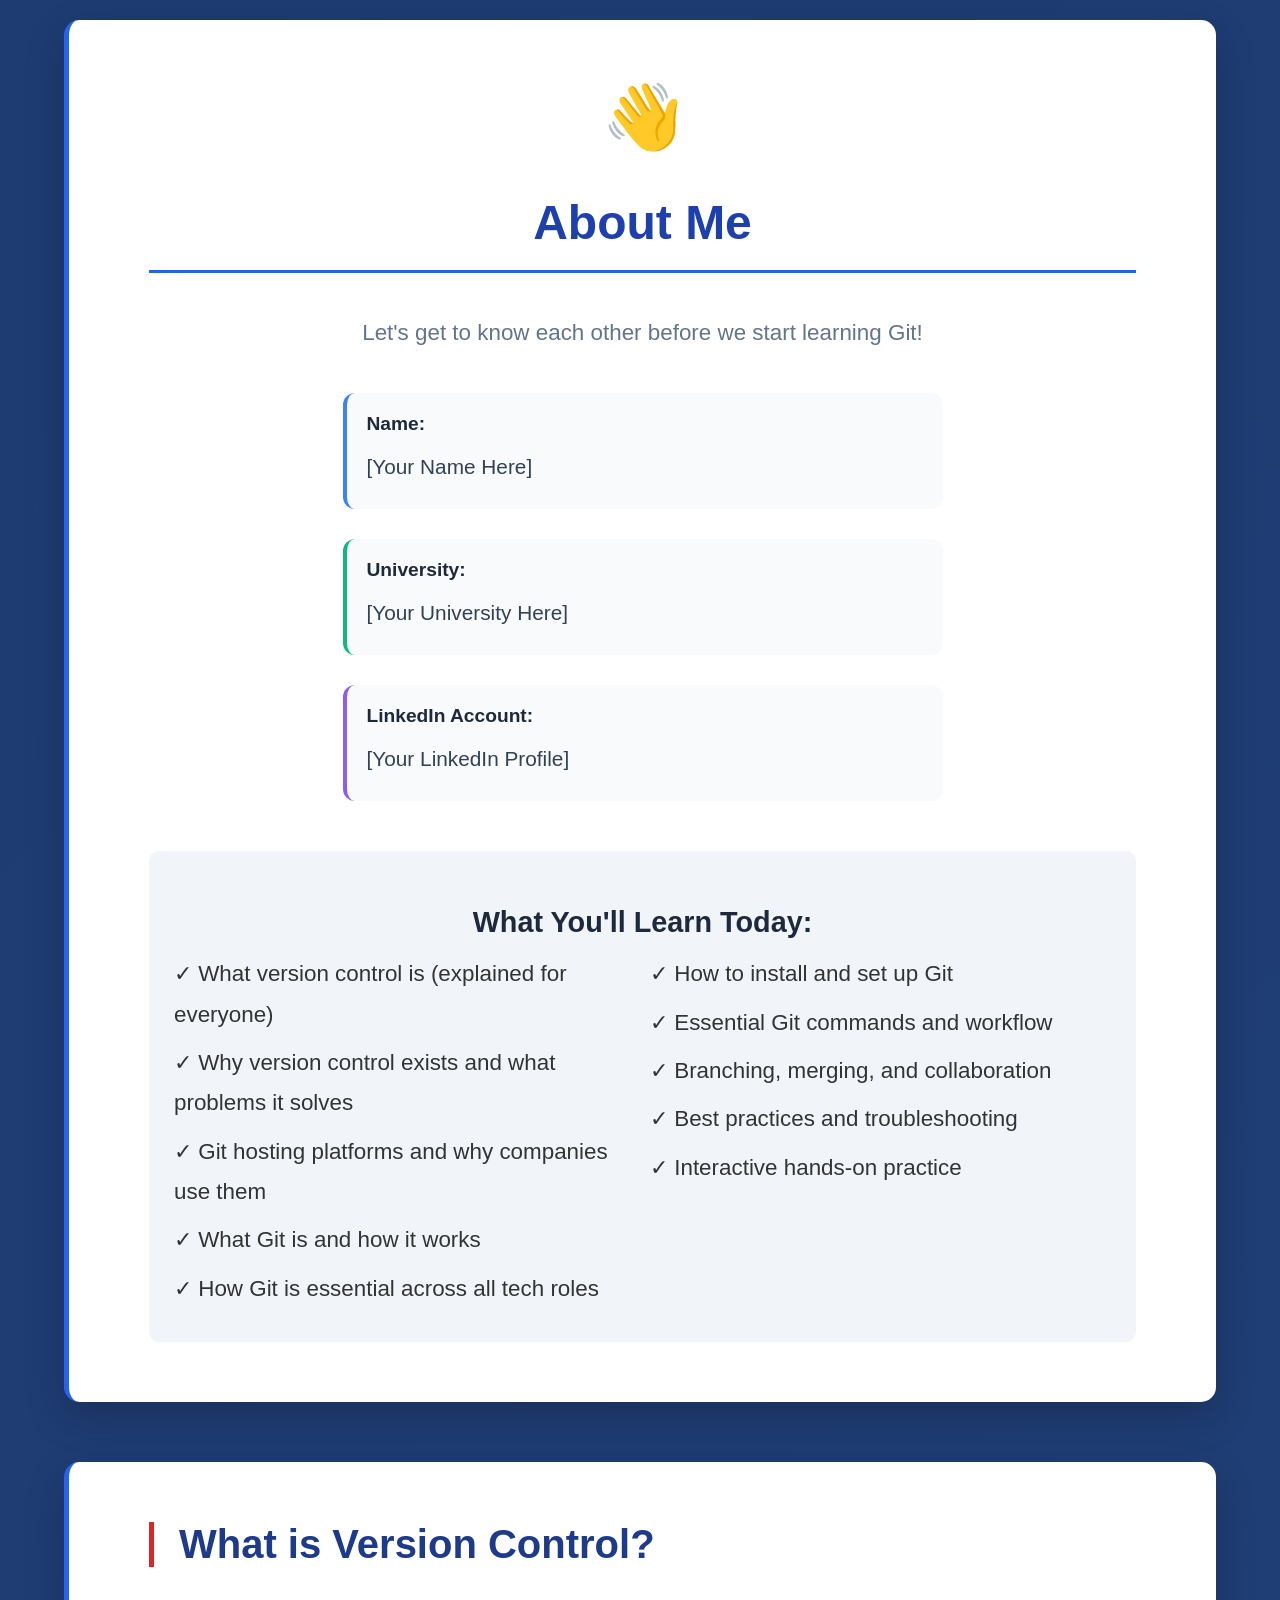
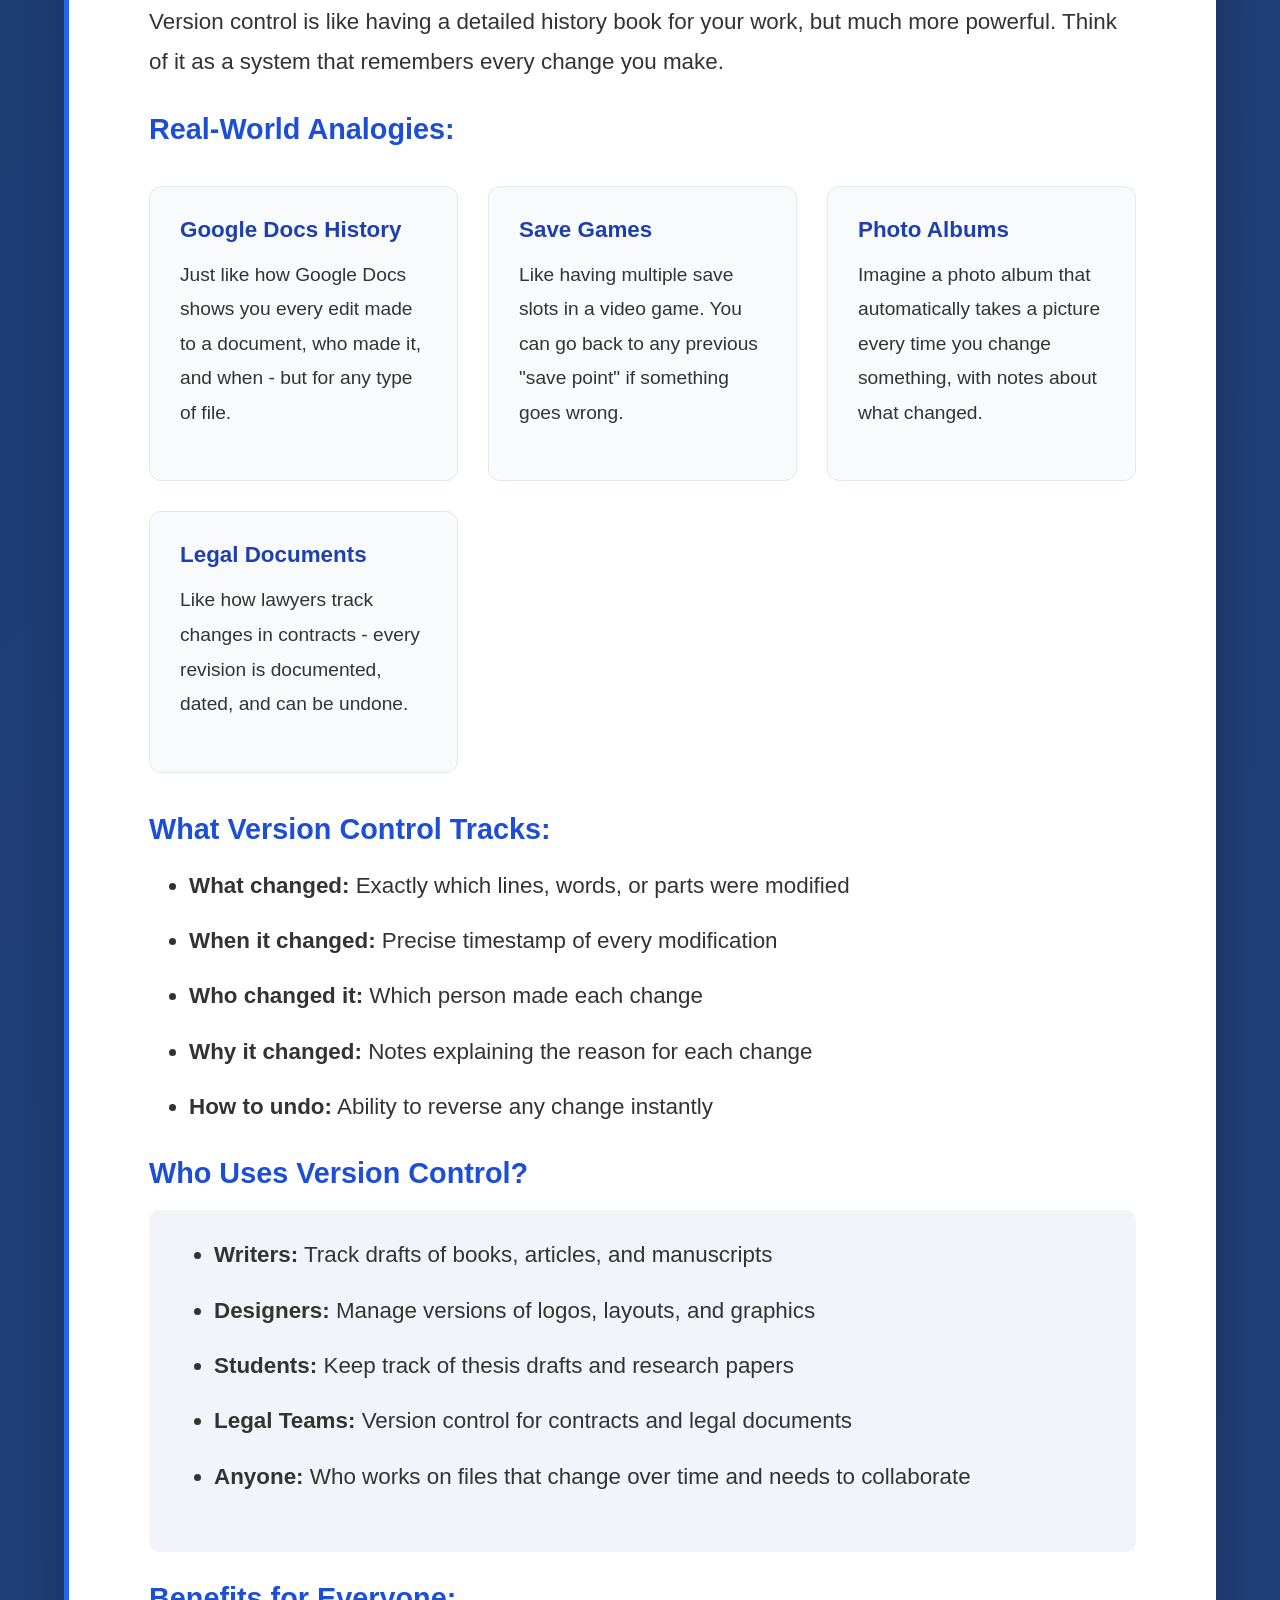
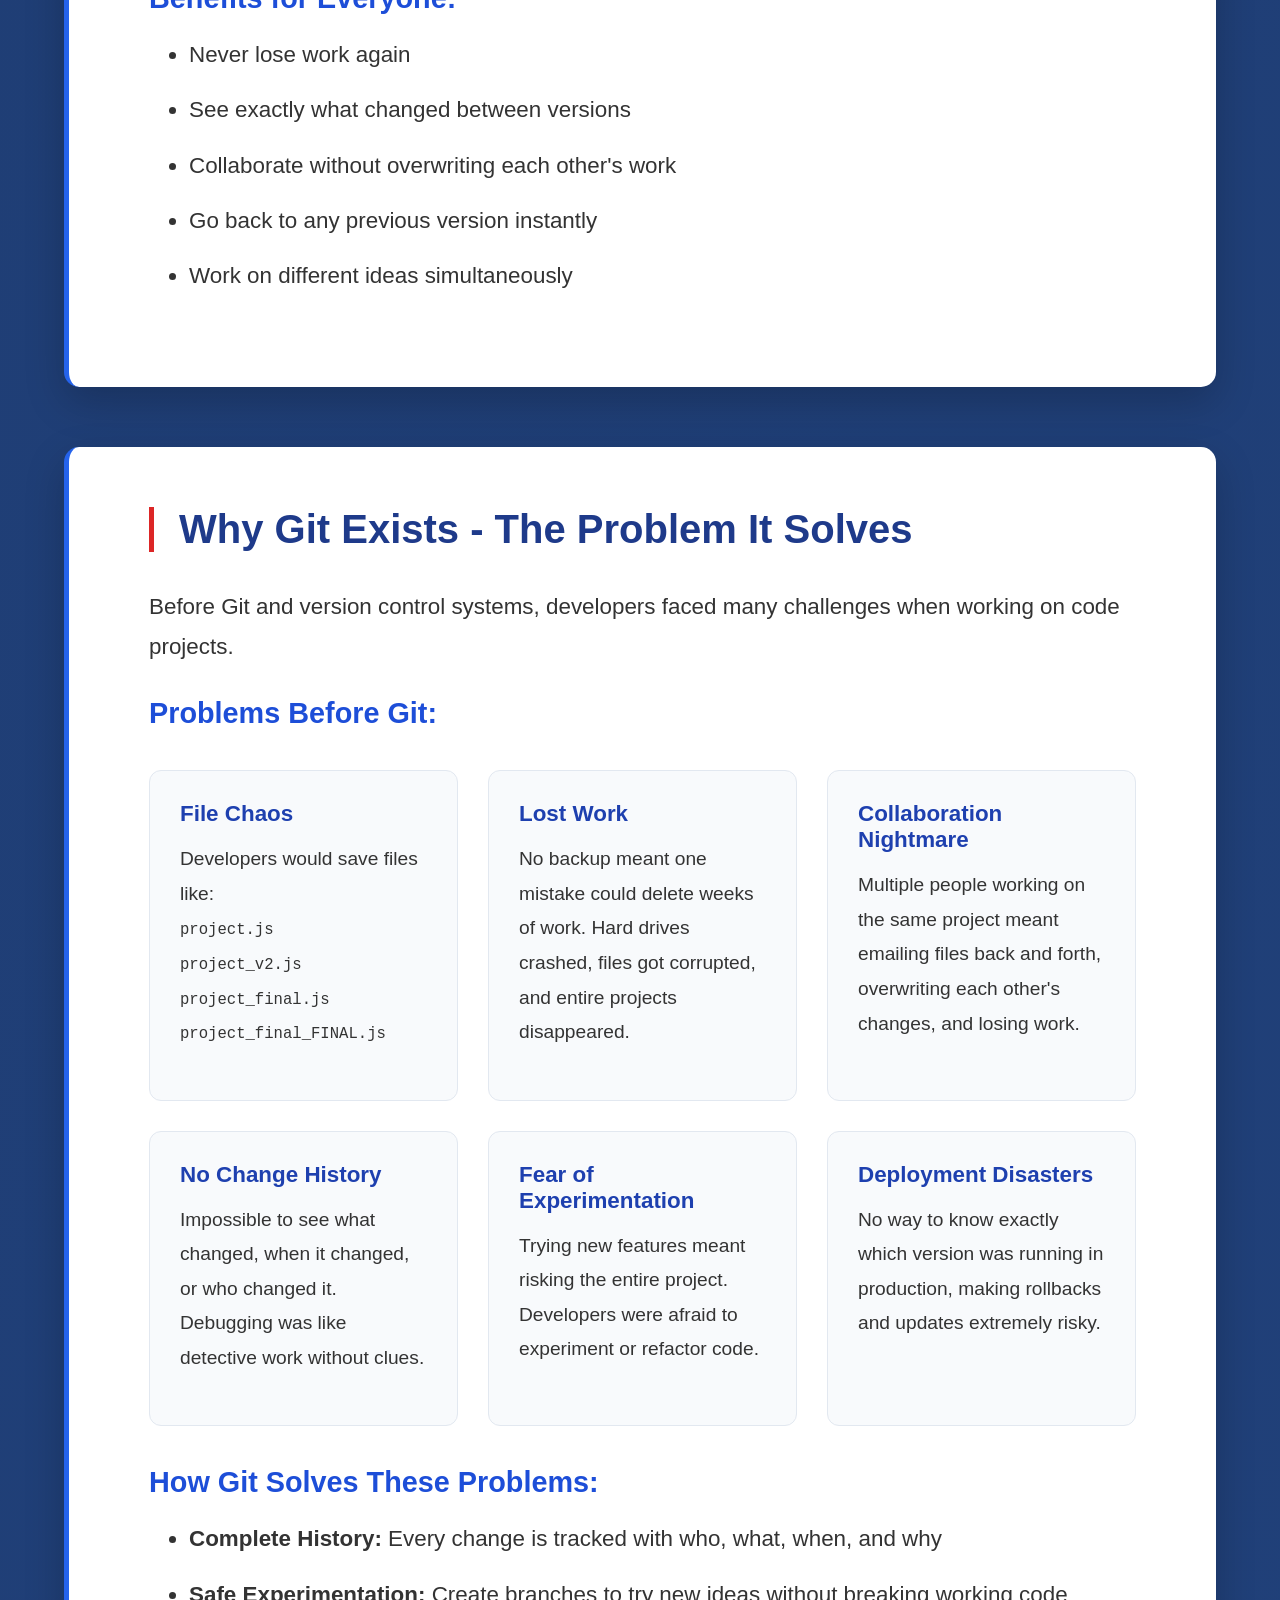
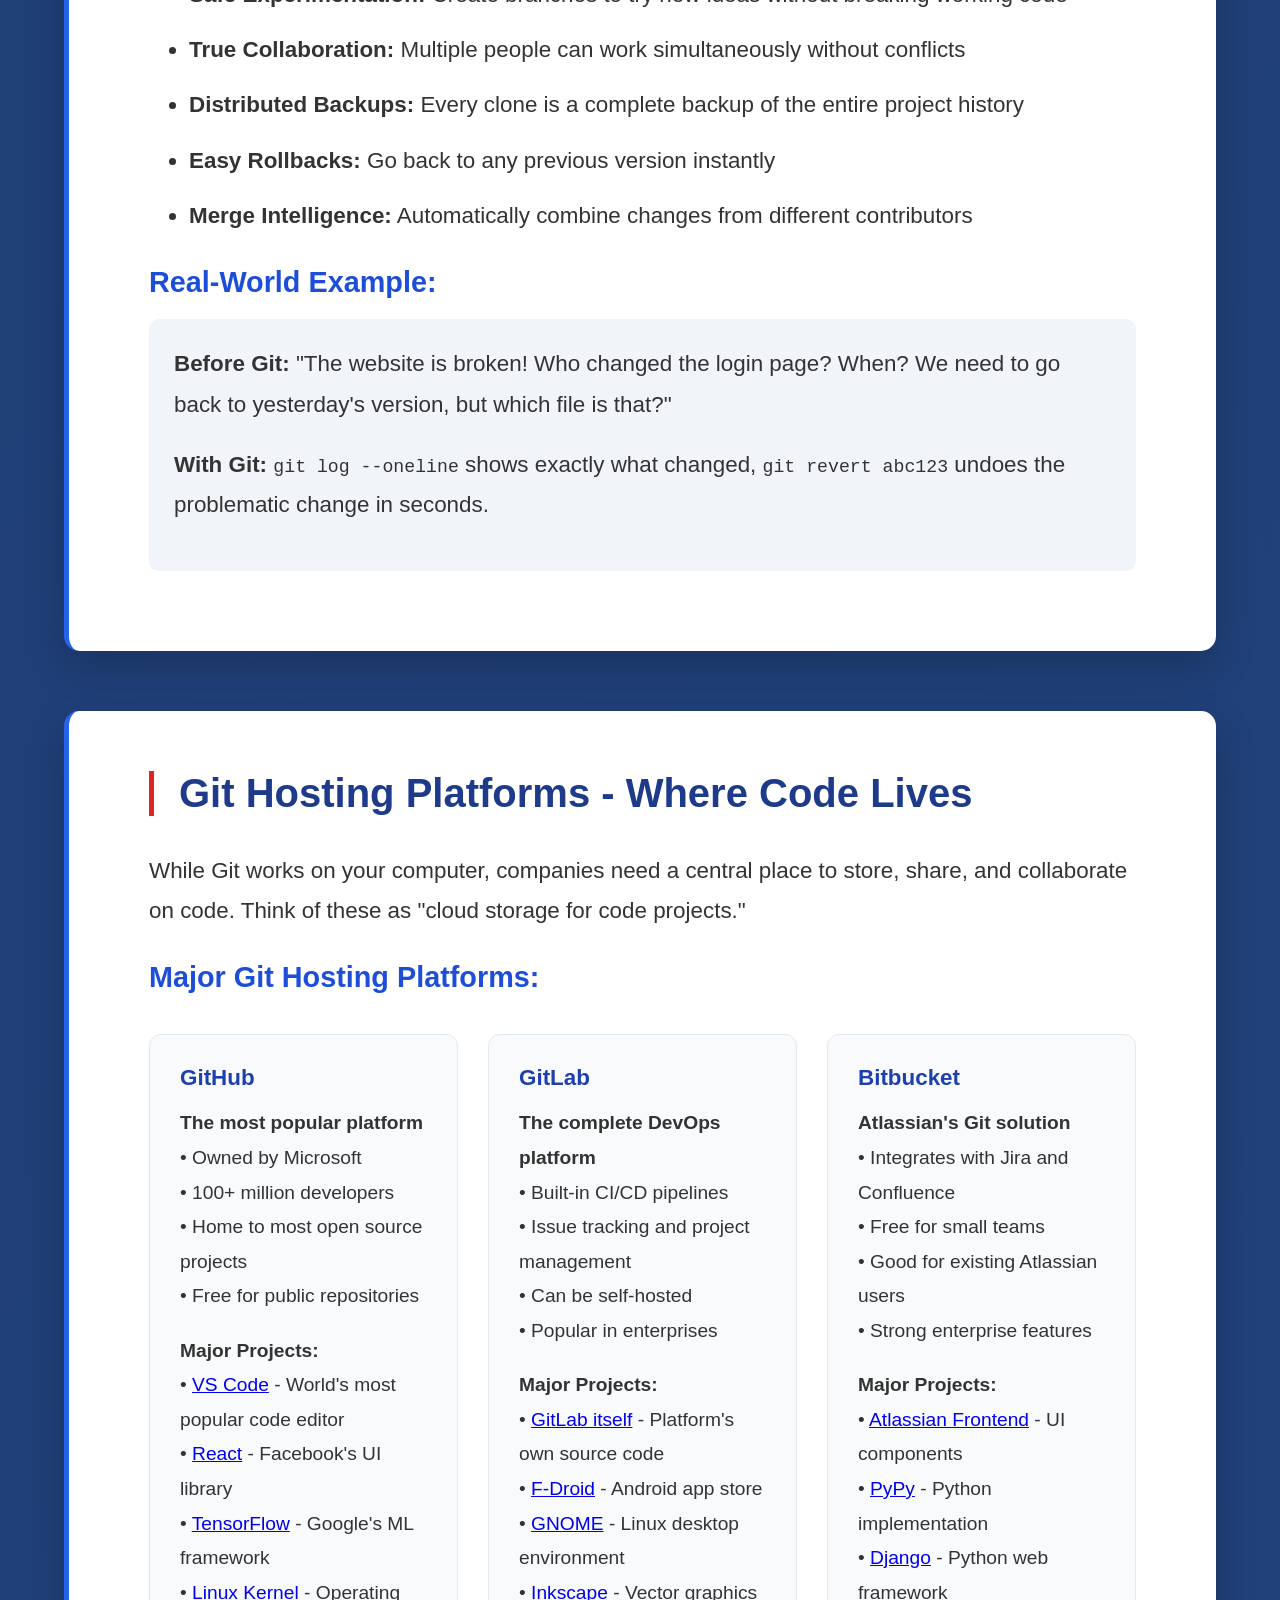
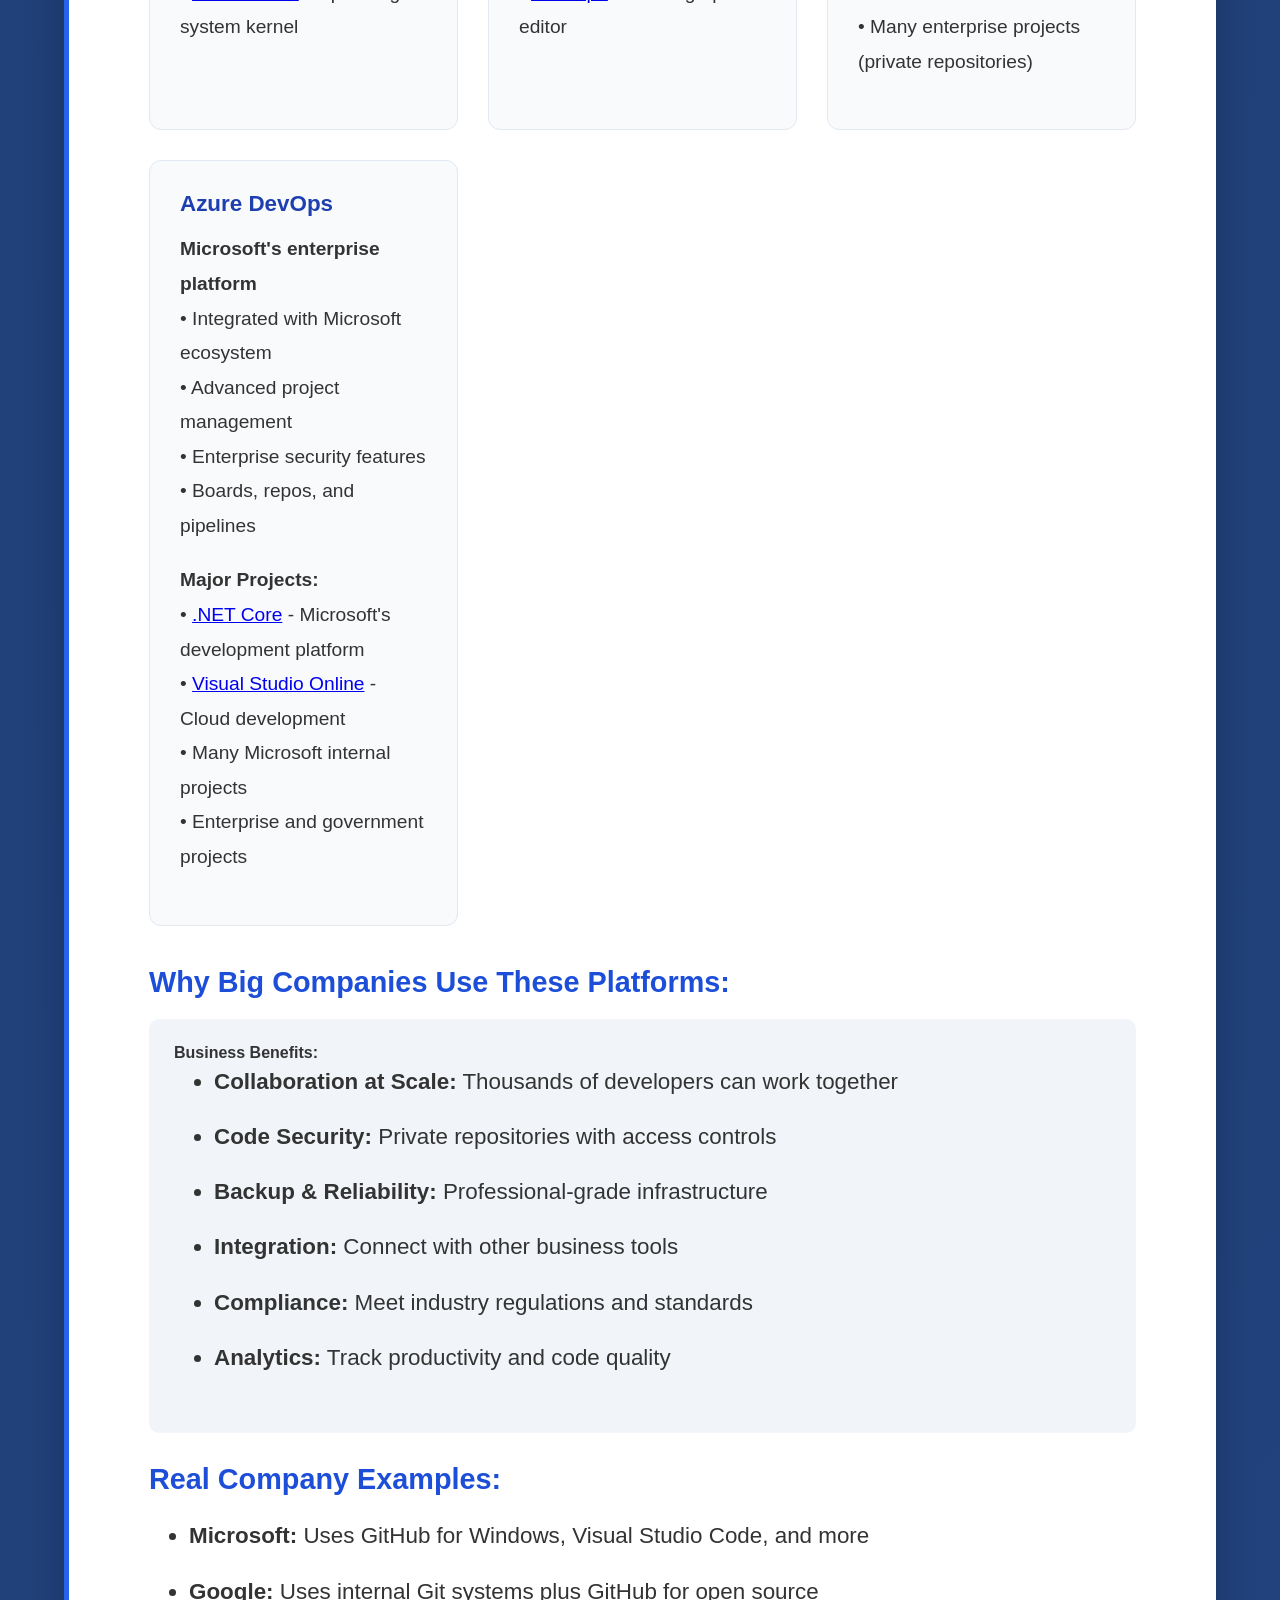
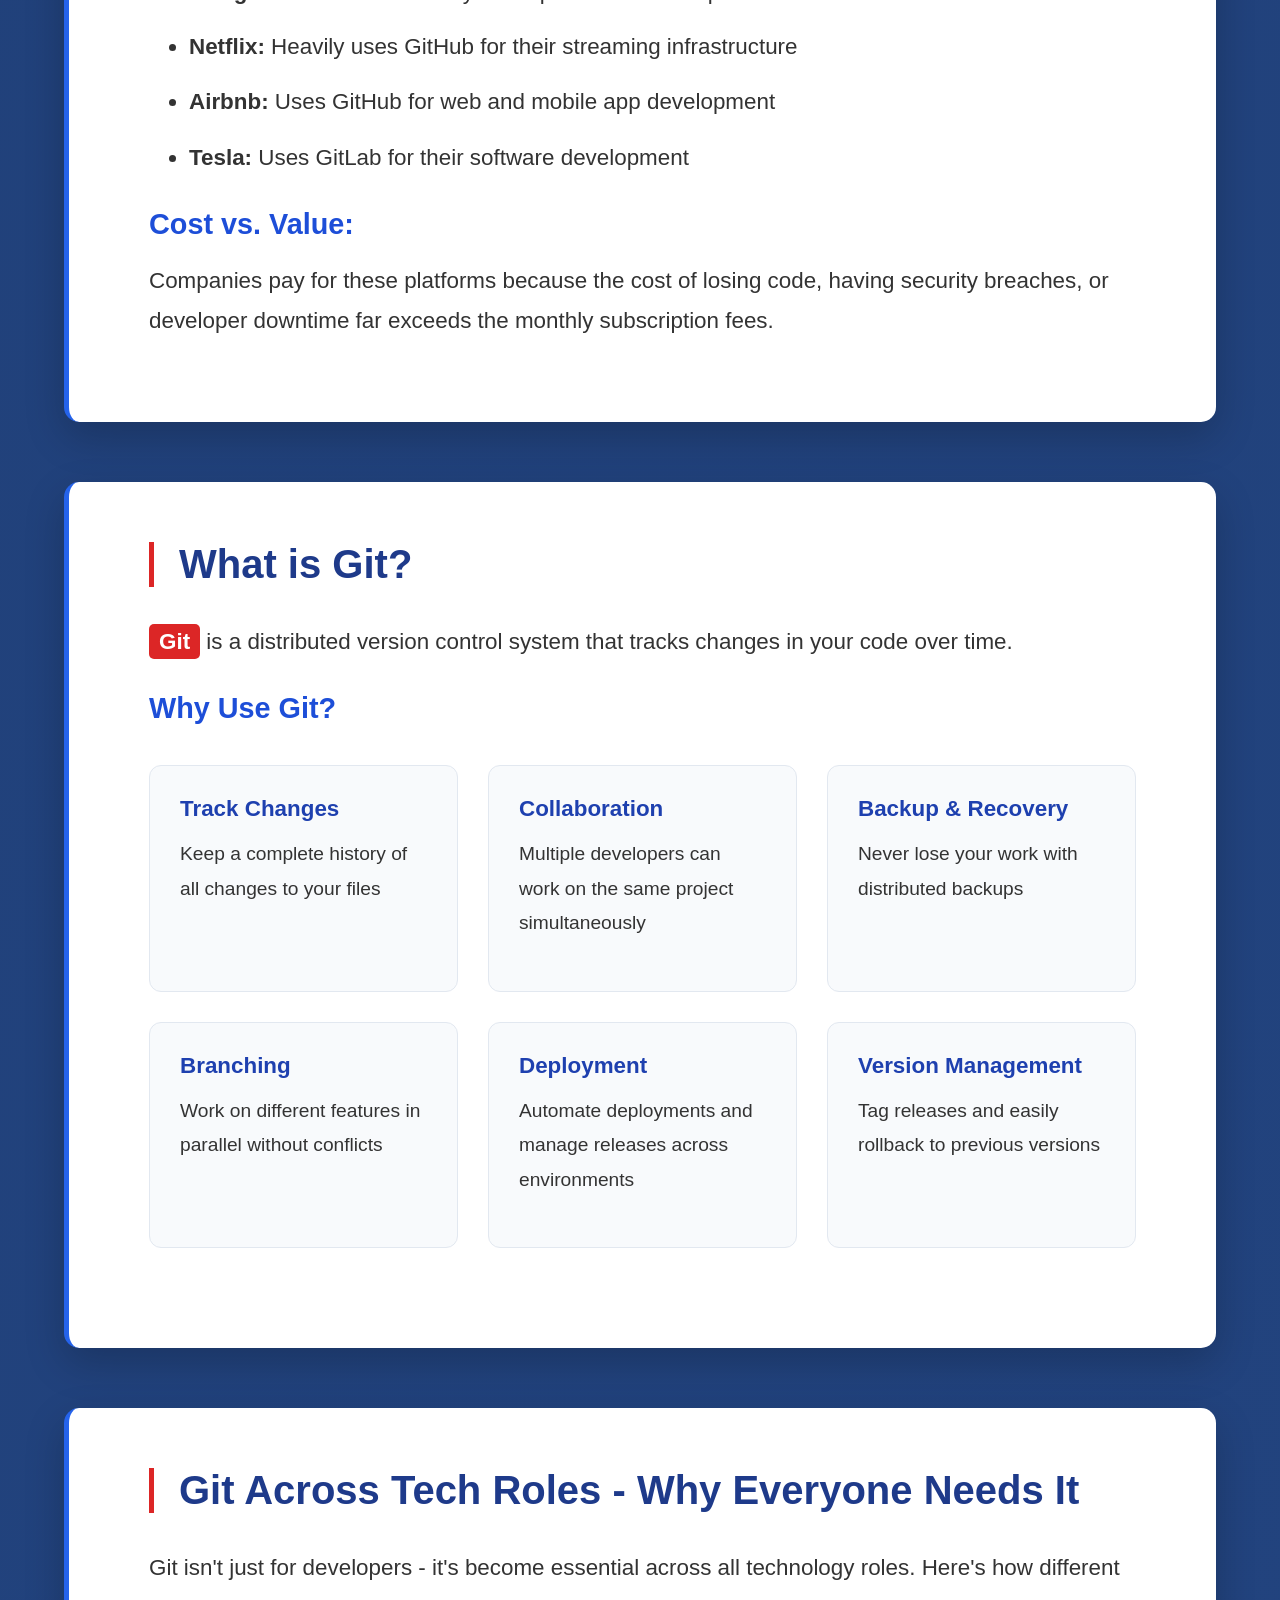
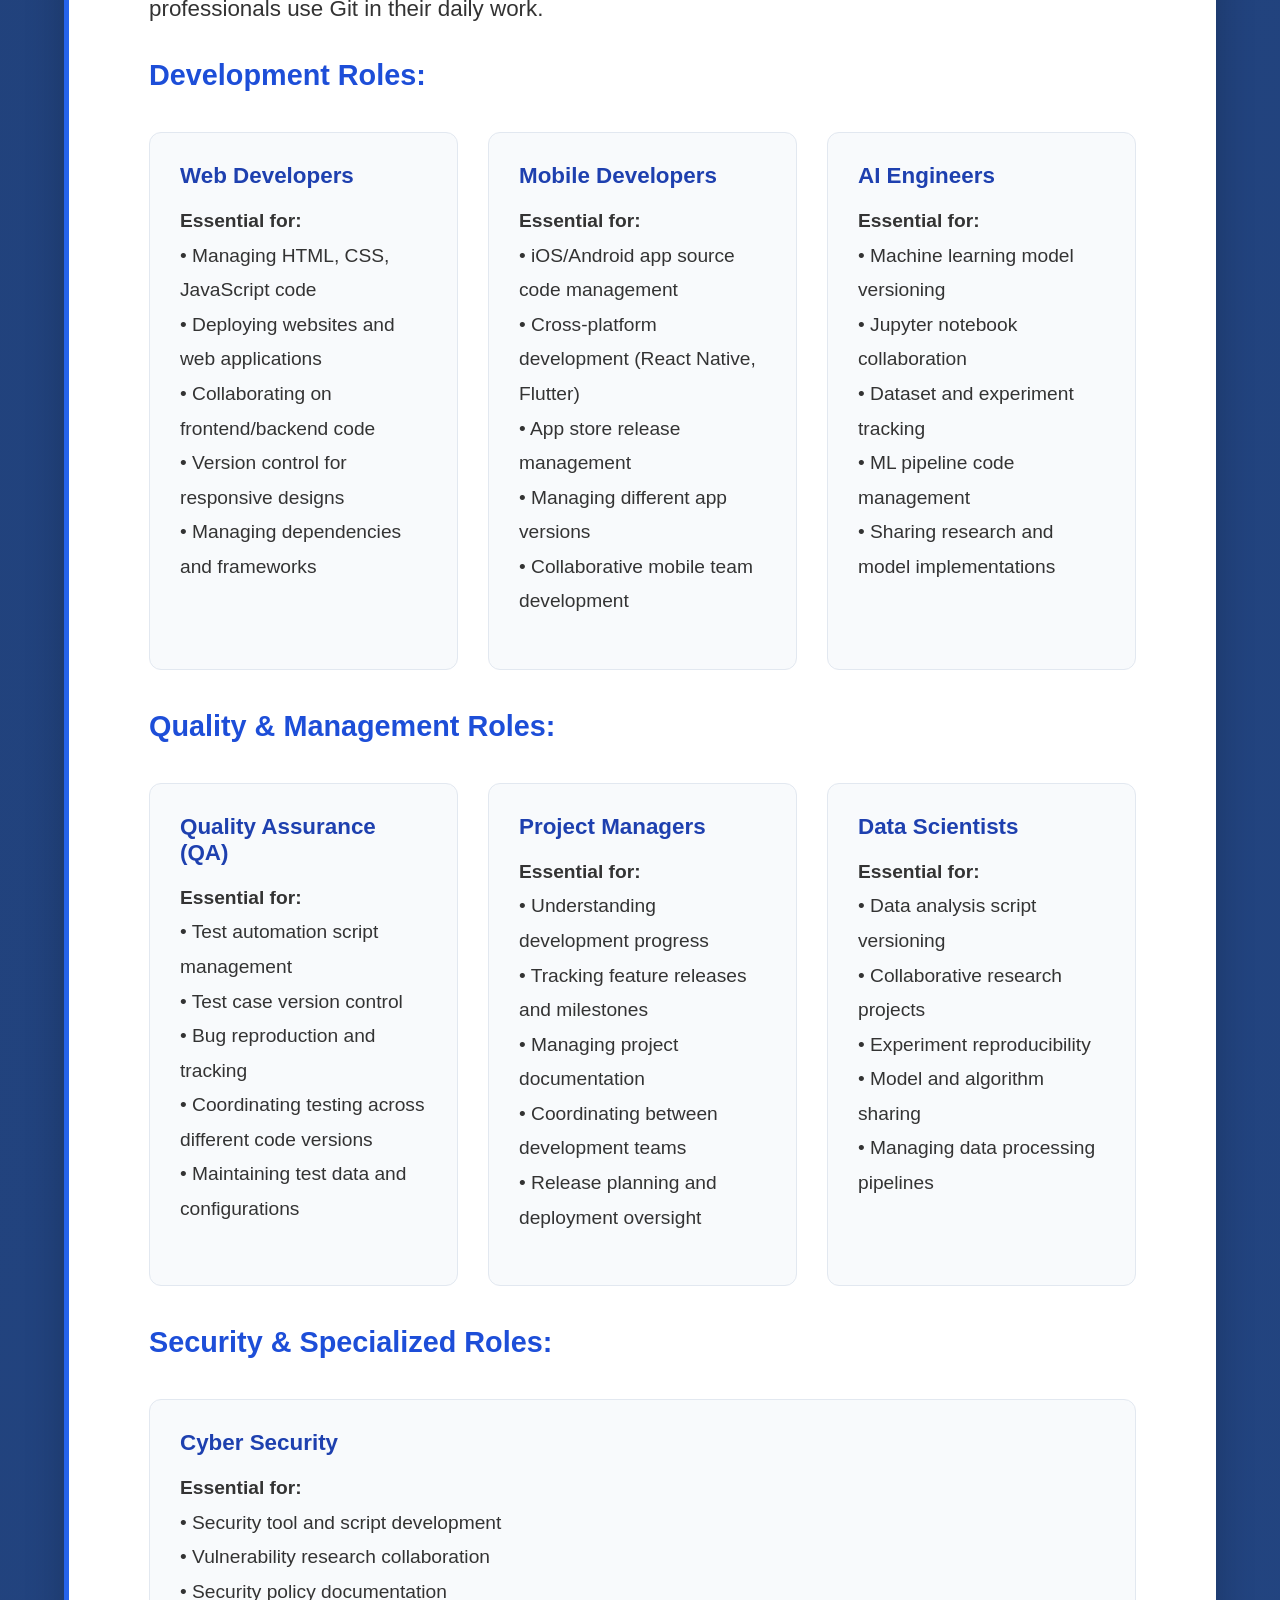
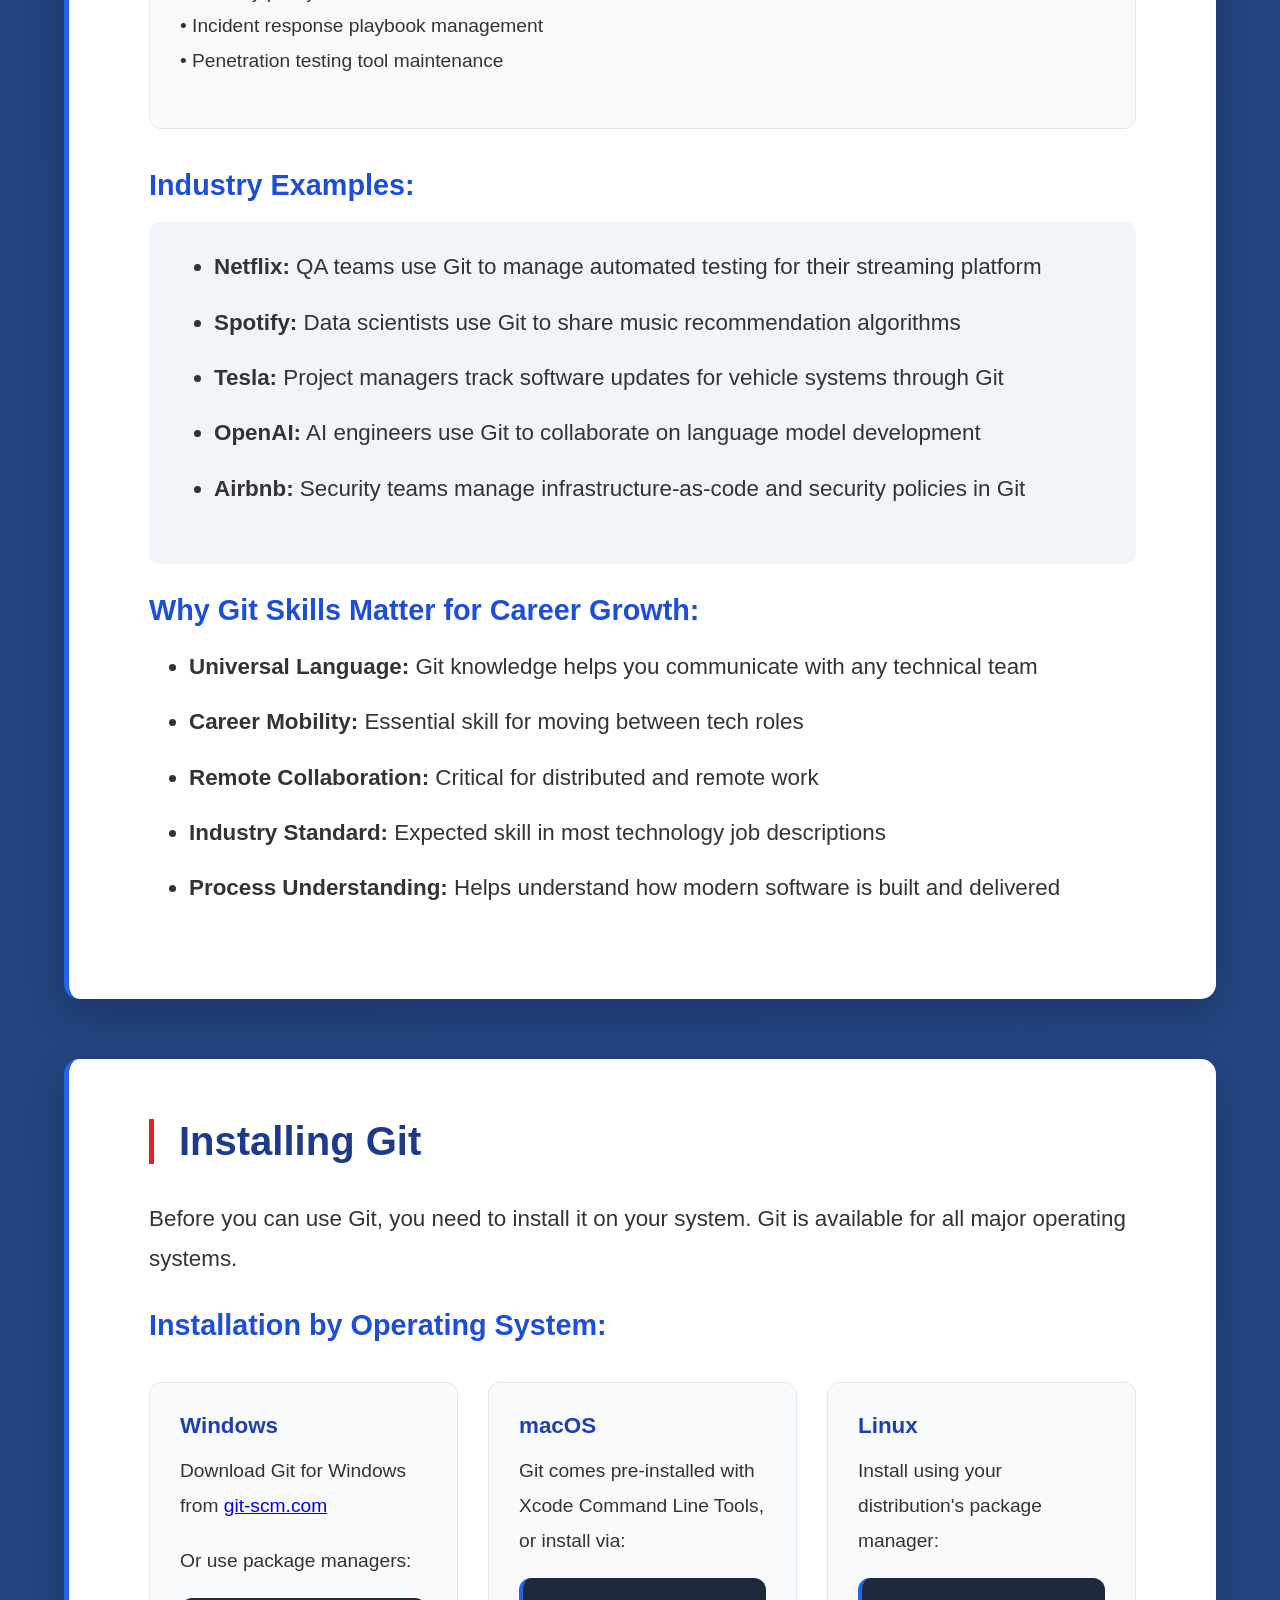
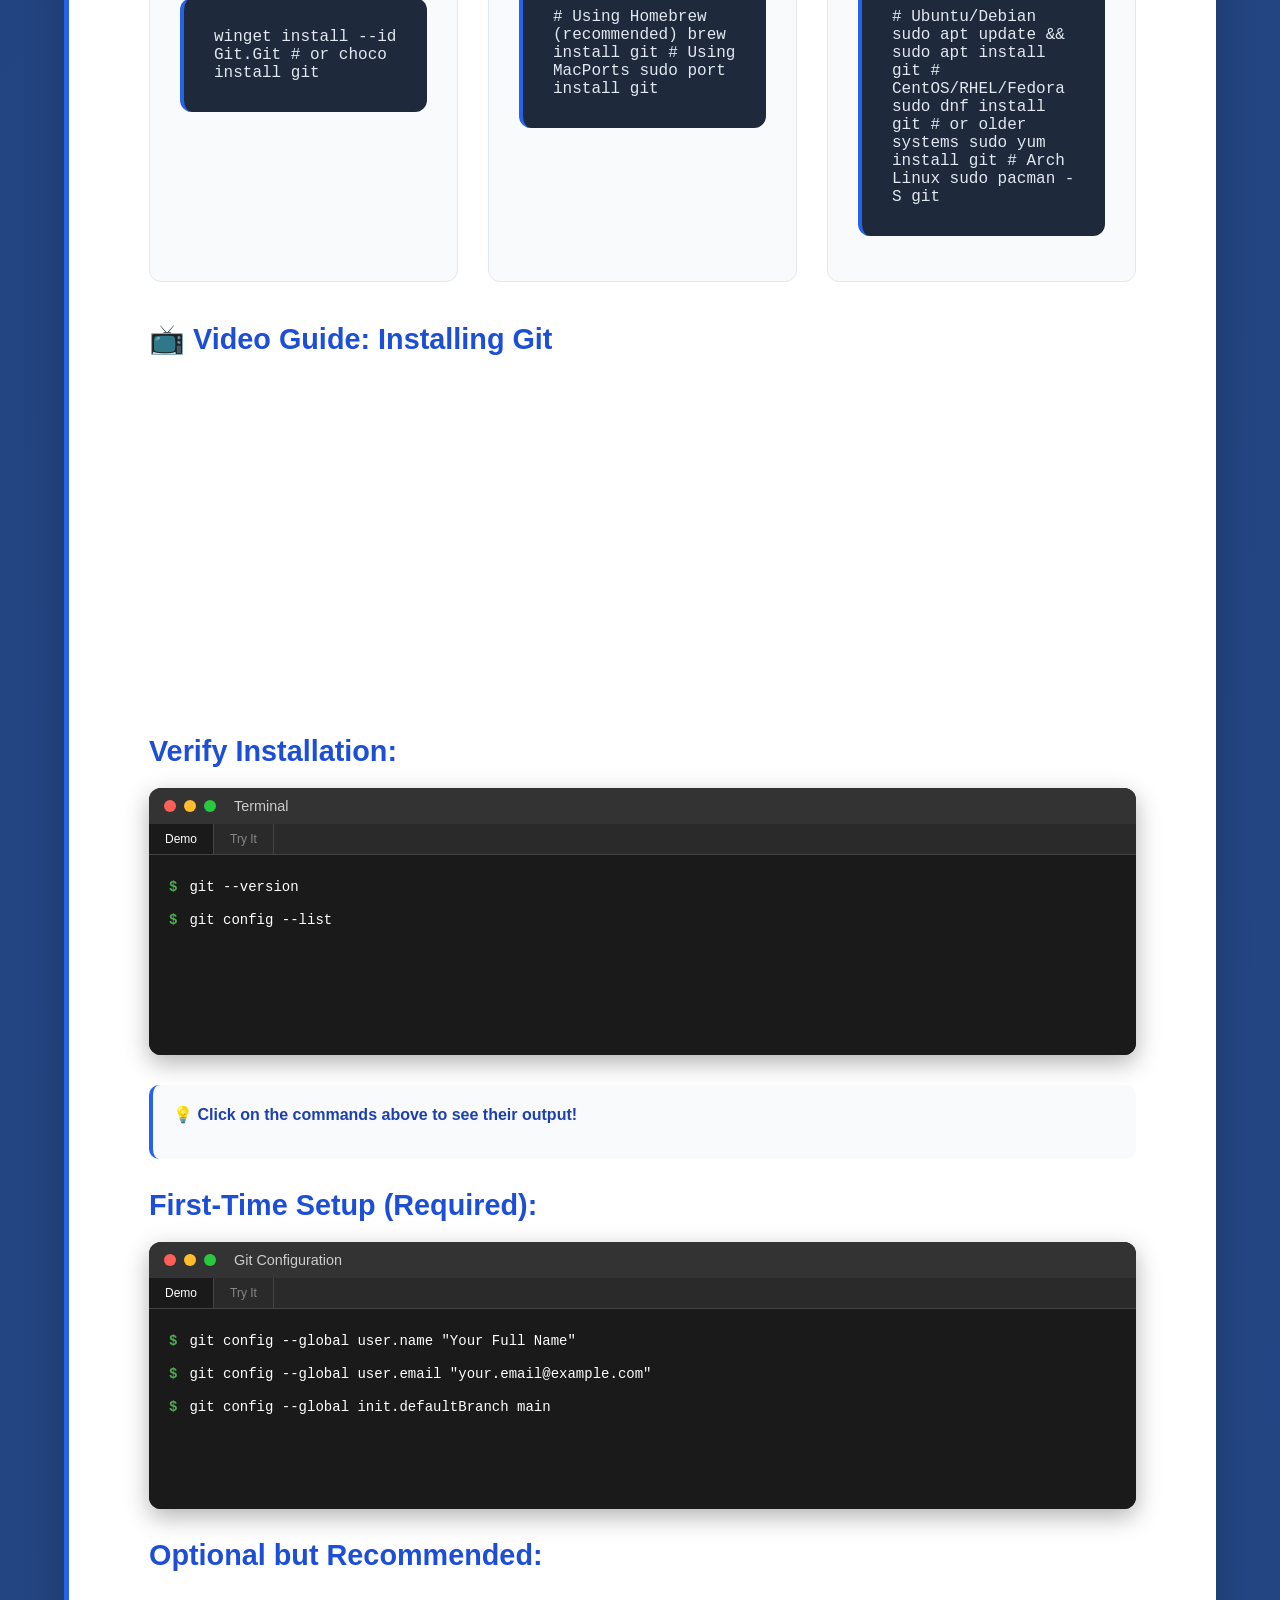
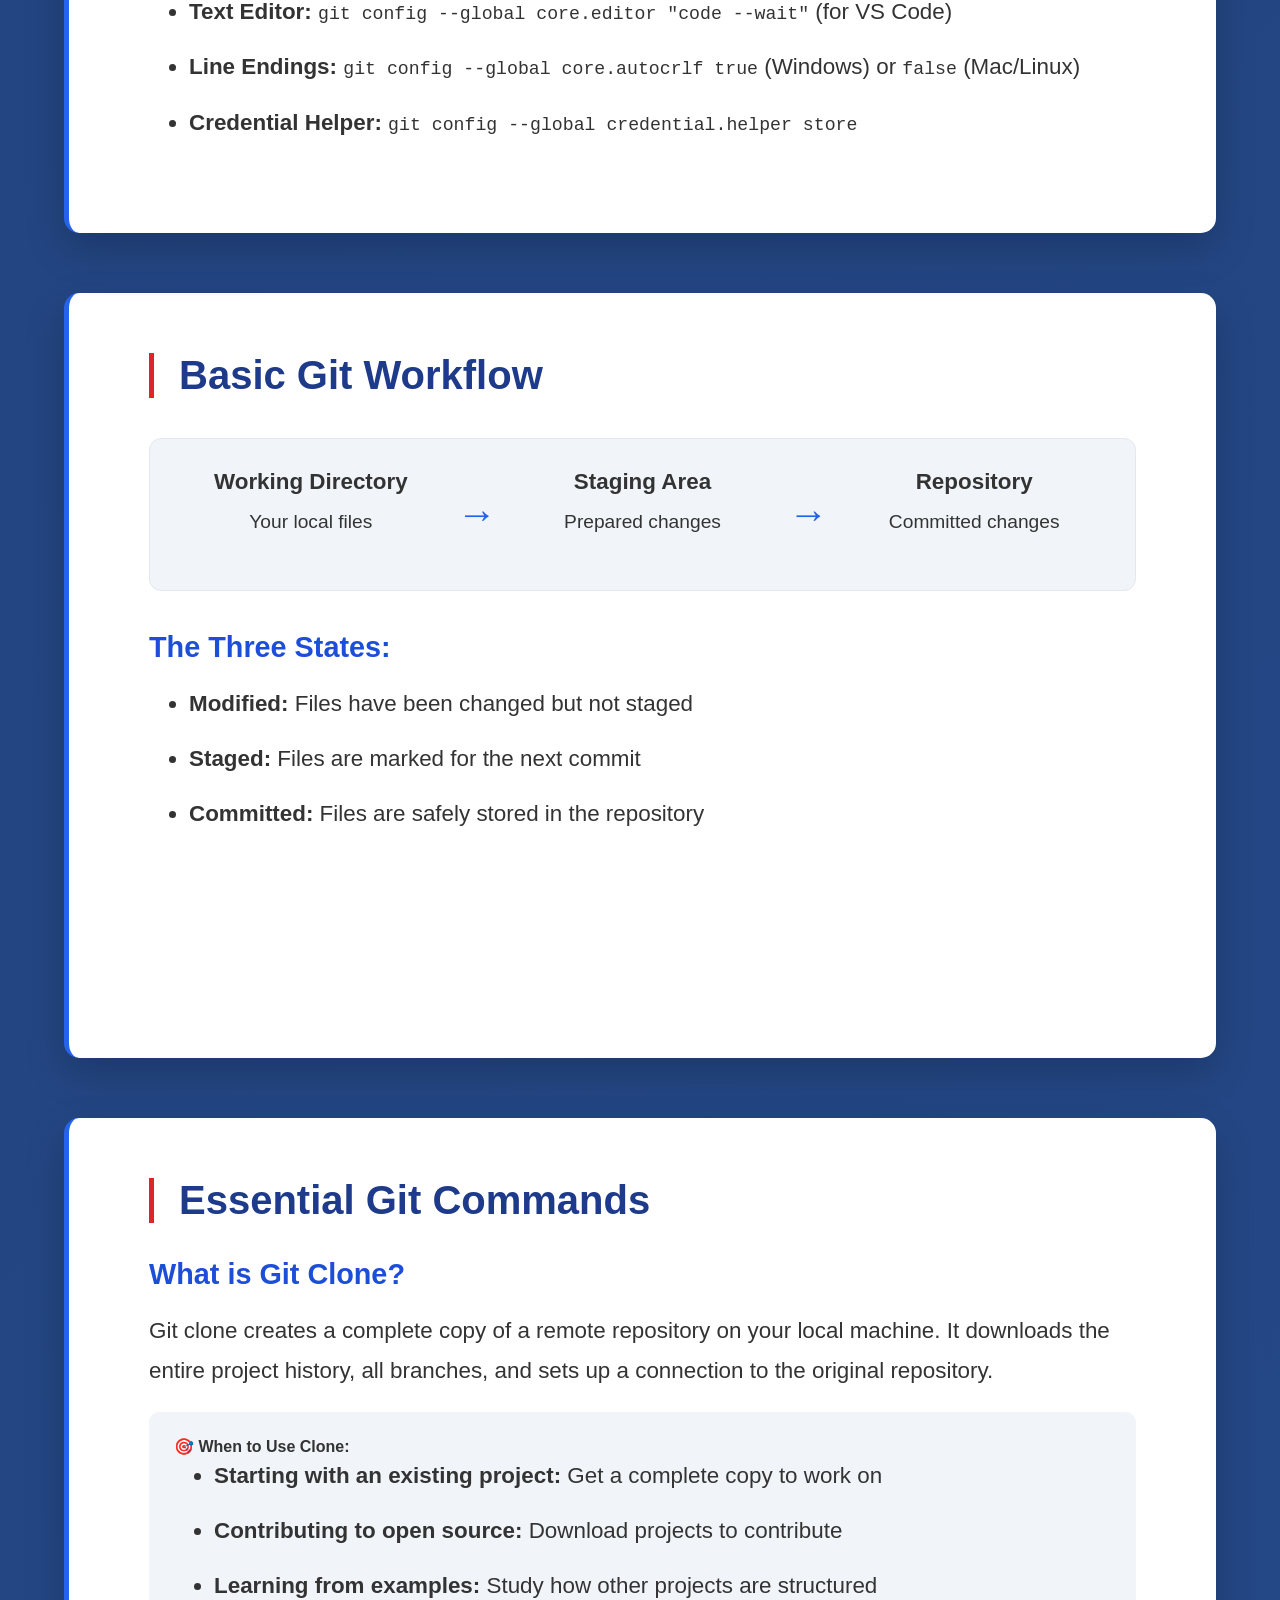
==== index.html @ 9bc22f4d "session 2" ====
<!DOCTYPE html>
<html lang="en">
<head>
    <meta charset="UTF-8">
    <meta name="viewport" content="width=device-width, initial-scale=1.0">
    <title>Git Fundamentals - Interactive Presentation</title>
    <link rel="stylesheet" href="styles.css">
</head>
<body>
    <div class="presentation-container">
        <!-- Slide 1: About Me -->
        <div class="slide active">
            <div class="intro-icon">👋</div>
            <h1>About Me</h1>
            <p style="text-align: center; font-size: 1.4em; color: #64748b; margin-bottom: 40px;">
                Let's get to know each other before we start learning Git!
            </p>
            
            <div class="about-me-card" style="max-width: 600px; margin: 0 auto;">
                <div class="info-group" style="margin-bottom: 30px; padding: 20px; background: #f8fafc; border-radius: 12px; border-left: 4px solid #3b82f6;">
                    <label style="display: block; font-size: 1.2em; font-weight: bold; margin-bottom: 10px; color: #1e293b;">
                        Name:
                    </label>
                    <div 
                        id="student-name-display" 
                        style="font-size: 1.3em; color: #334155; padding: 10px 0; min-height: 1.5em; font-weight: 500;"
                    >
                        [Your Name Here]
                    </div>
                </div>
                
                <div class="info-group" style="margin-bottom: 30px; padding: 20px; background: #f8fafc; border-radius: 12px; border-left: 4px solid #10b981;">
                    <label style="display: block; font-size: 1.2em; font-weight: bold; margin-bottom: 10px; color: #1e293b;">
                        University:
                    </label>
                    <div 
                        id="student-university-display" 
                        style="font-size: 1.3em; color: #334155; padding: 10px 0; min-height: 1.5em; font-weight: 500;"
                    >
                        [Your University Here]
                    </div>
                </div>
                
                <div class="info-group" style="margin-bottom: 30px; padding: 20px; background: #f8fafc; border-radius: 12px; border-left: 4px solid #8b5cf6;">
                    <label style="display: block; font-size: 1.2em; font-weight: bold; margin-bottom: 10px; color: #1e293b;">
                        LinkedIn Account:
                    </label>
                    <div 
                        id="student-linkedin-display" 
                        style="font-size: 1.3em; color: #334155; padding: 10px 0; min-height: 1.5em; font-weight: 500;"
                    >
                        [Your LinkedIn Profile]
                    </div>
                </div>
                
                <!-- Edit Form (initially hidden) -->
                <div id="edit-form" style="display: none; margin-top: 40px; padding: 30px; background: #ffffff; border-radius: 12px; border: 2px solid #e2e8f0;">
                    <h3 style="text-align: center; margin-bottom: 30px; color: #1e293b;">Edit Your Information</h3>
                    
                    <div style="margin-bottom: 20px;">
                        <label style="display: block; font-size: 1.1em; font-weight: bold; margin-bottom: 8px; color: #1e293b;">Name:</label>
                        <input 
                            type="text" 
                            id="student-name-edit" 
                            placeholder="Enter your full name..." 
                            style="width: 100%; padding: 12px; font-size: 1em; border: 2px solid #e2e8f0; border-radius: 6px; box-sizing: border-box;"
                        >
                    </div>
                    
                    <div style="margin-bottom: 20px;">
                        <label style="display: block; font-size: 1.1em; font-weight: bold; margin-bottom: 8px; color: #1e293b;">University:</label>
                        <input 
                            type="text" 
                            id="student-university-edit" 
                            placeholder="Enter your university..." 
                            style="width: 100%; padding: 12px; font-size: 1em; border: 2px solid #e2e8f0; border-radius: 6px; box-sizing: border-box;"
                        >
                    </div>
                    
                    <div style="margin-bottom: 30px;">
                        <label style="display: block; font-size: 1.1em; font-weight: bold; margin-bottom: 8px; color: #1e293b;">LinkedIn Account:</label>
                        <input 
                            type="url" 
                            id="student-linkedin-edit" 
                            placeholder="https://linkedin.com/in/your-profile" 
                            style="width: 100%; padding: 12px; font-size: 1em; border: 2px solid #e2e8f0; border-radius: 6px; box-sizing: border-box;"
                        >
                    </div>
                    
                    <div style="text-align: center;">
                        <button 
                            onclick="saveStudentInfo()" 
                            style="background: linear-gradient(135deg, #10b981 0%, #059669 100%); color: white; padding: 12px 25px; font-size: 1em; font-weight: bold; border: none; border-radius: 6px; cursor: pointer; margin-right: 10px;"
                        >
                            💾 Save Changes
                        </button>
                        
                        <button 
                            onclick="cancelEdit()" 
                            style="background: linear-gradient(135deg, #6b7280 0%, #4b5563 100%); color: white; padding: 12px 25px; font-size: 1em; font-weight: bold; border: none; border-radius: 6px; cursor: pointer;"
                        >
                            ❌ Cancel
                        </button>
                    </div>
                </div>
                
                <div id="welcome-message" style="margin-top: 30px; padding: 20px; background: #f0f9ff; border: 2px solid #0ea5e9; border-radius: 8px; display: none;">
                    <h3 style="color: #0369a1; margin-bottom: 10px;">Welcome!</h3>
                    <p id="personalized-message" style="color: #075985; margin: 0;"></p>
                </div>
            </div>
            
            <div style="text-align: center; margin-top: 50px; padding: 25px; background: #f1f5f9; border-radius: 10px;">
                <h3 style="color: #1e293b; margin-bottom: 15px;">What You'll Learn Today:</h3>
                <div style="display: grid; grid-template-columns: repeat(auto-fit, minmax(300px, 1fr)); gap: 15px; text-align: left;">
                    <ul style="list-style: none; margin: 0; padding: 0;">
                        <li style="margin-bottom: 8px;">✓ What version control is (explained for everyone)</li>
                        <li style="margin-bottom: 8px;">✓ Why version control exists and what problems it solves</li>
                        <li style="margin-bottom: 8px;">✓ Git hosting platforms and why companies use them</li>
                        <li style="margin-bottom: 8px;">✓ What Git is and how it works</li>
                        <li style="margin-bottom: 8px;">✓ How Git is essential across all tech roles</li>
                    </ul>
                    <ul style="list-style: none; margin: 0; padding: 0;">
                        <li style="margin-bottom: 8px;">✓ How to install and set up Git</li>
                        <li style="margin-bottom: 8px;">✓ Essential Git commands and workflow</li>
                        <li style="margin-bottom: 8px;">✓ Branching, merging, and collaboration</li>
                        <li style="margin-bottom: 8px;">✓ Best practices and troubleshooting</li>
                        <li style="margin-bottom: 8px;">✓ Interactive hands-on practice</li>
                    </ul>
                </div>
            </div>
        </div>

        <!-- Slide 2: What is Version Control? (For Non-Developers) -->
        <div class="slide">
            <h2>What is Version Control?</h2>
            <p>Version control is like having a detailed history book for your work, but much more powerful. Think of it as a system that remembers every change you make.</p>
            
            <h3>Real-World Analogies:</h3>
            <div class="feature-grid">
                <div class="feature-card">
                    <h4>Google Docs History</h4>
                    <p>Just like how Google Docs shows you every edit made to a document, who made it, and when - but for any type of file.</p>
                </div>
                <div class="feature-card">
                    <h4>Save Games</h4>
                    <p>Like having multiple save slots in a video game. You can go back to any previous "save point" if something goes wrong.</p>
                </div>
                <div class="feature-card">
                    <h4>Photo Albums</h4>
                    <p>Imagine a photo album that automatically takes a picture every time you change something, with notes about what changed.</p>
                </div>
                <div class="feature-card">
                    <h4>Legal Documents</h4>
                    <p>Like how lawyers track changes in contracts - every revision is documented, dated, and can be undone.</p>
                </div>
            </div>

            <h3>What Version Control Tracks:</h3>
            <ul>
                <li><strong>What changed:</strong> Exactly which lines, words, or parts were modified</li>
                <li><strong>When it changed:</strong> Precise timestamp of every modification</li>
                <li><strong>Who changed it:</strong> Which person made each change</li>
                <li><strong>Why it changed:</strong> Notes explaining the reason for each change</li>
                <li><strong>How to undo:</strong> Ability to reverse any change instantly</li>
            </ul>

            <h3>Who Uses Version Control?</h3>
            <div style="background: #f1f5f9; padding: 25px; border-radius: 10px; margin: 20px 0;">
                <ul>
                    <li><strong>Writers:</strong> Track drafts of books, articles, and manuscripts</li>
                    <li><strong>Designers:</strong> Manage versions of logos, layouts, and graphics</li>
                    <li><strong>Students:</strong> Keep track of thesis drafts and research papers</li>
                    <li><strong>Legal Teams:</strong> Version control for contracts and legal documents</li>
                    <li><strong>Anyone:</strong> Who works on files that change over time and needs to collaborate</li>
                </ul>
            </div>

            <h3>Benefits for Everyone:</h3>
            <ul>
                <li>Never lose work again</li>
                <li>See exactly what changed between versions</li>
                <li>Collaborate without overwriting each other's work</li>
                <li>Go back to any previous version instantly</li>
                <li>Work on different ideas simultaneously</li>
            </ul>
        </div>

        <!-- Slide 3: Why Git Exists - The Problem It Solves -->
        <div class="slide">
            <h2>Why Git Exists - The Problem It Solves</h2>
            <p>Before Git and version control systems, developers faced many challenges when working on code projects.</p>
            
            <h3>Problems Before Git:</h3>
            <div class="feature-grid">
                <div class="feature-card">
                    <h4>File Chaos</h4>
                    <p>Developers would save files like:<br>
                    <code>project.js</code><br>
                    <code>project_v2.js</code><br>
                    <code>project_final.js</code><br>
                    <code>project_final_FINAL.js</code></p>
                </div>
                <div class="feature-card">
                    <h4>Lost Work</h4>
                    <p>No backup meant one mistake could delete weeks of work. Hard drives crashed, files got corrupted, and entire projects disappeared.</p>
                </div>
                <div class="feature-card">
                    <h4>Collaboration Nightmare</h4>
                    <p>Multiple people working on the same project meant emailing files back and forth, overwriting each other's changes, and losing work.</p>
                </div>
                <div class="feature-card">
                    <h4>No Change History</h4>
                    <p>Impossible to see what changed, when it changed, or who changed it. Debugging was like detective work without clues.</p>
                </div>
                <div class="feature-card">
                    <h4>Fear of Experimentation</h4>
                    <p>Trying new features meant risking the entire project. Developers were afraid to experiment or refactor code.</p>
                </div>
                <div class="feature-card">
                    <h4>Deployment Disasters</h4>
                    <p>No way to know exactly which version was running in production, making rollbacks and updates extremely risky.</p>
                </div>
            </div>

            <h3>How Git Solves These Problems:</h3>
            <ul>
                <li><strong>Complete History:</strong> Every change is tracked with who, what, when, and why</li>
                <li><strong>Safe Experimentation:</strong> Create branches to try new ideas without breaking working code</li>
                <li><strong>True Collaboration:</strong> Multiple people can work simultaneously without conflicts</li>
                <li><strong>Distributed Backups:</strong> Every clone is a complete backup of the entire project history</li>
                <li><strong>Easy Rollbacks:</strong> Go back to any previous version instantly</li>
                <li><strong>Merge Intelligence:</strong> Automatically combine changes from different contributors</li>
            </ul>

            <h3>Real-World Example:</h3>
            <div style="background: #f1f5f9; padding: 25px; border-radius: 10px; margin: 20px 0;">
                <p><strong>Before Git:</strong> "The website is broken! Who changed the login page? When? We need to go back to yesterday's version, but which file is that?"</p>
                <p><strong>With Git:</strong> <code>git log --oneline</code> shows exactly what changed, <code>git revert abc123</code> undoes the problematic change in seconds.</p>
            </div>
        </div>

        <!-- Slide 4: Git Hosting Platforms - Where Code Lives -->
        <div class="slide">
            <h2>Git Hosting Platforms - Where Code Lives</h2>
            <p>While Git works on your computer, companies need a central place to store, share, and collaborate on code. Think of these as "cloud storage for code projects."</p>
            
            <h3>Major Git Hosting Platforms:</h3>
            <div class="feature-grid">
                <div class="feature-card">
                    <h4>GitHub</h4>
                    <p><strong>The most popular platform</strong><br>
                    • Owned by Microsoft<br>
                    • 100+ million developers<br>
                    • Home to most open source projects<br>
                    • Free for public repositories</p>
                    <p><strong>Major Projects:</strong><br>
                    • <a href="https://github.com/microsoft/vscode" target="_blank">VS Code</a> - World's most popular code editor<br>
                    • <a href="https://github.com/facebook/react" target="_blank">React</a> - Facebook's UI library<br>
                    • <a href="https://github.com/tensorflow/tensorflow" target="_blank">TensorFlow</a> - Google's ML framework<br>
                    • <a href="https://github.com/torvalds/linux" target="_blank">Linux Kernel</a> - Operating system kernel</p>
                </div>
                <div class="feature-card">
                    <h4>GitLab</h4>
                    <p><strong>The complete DevOps platform</strong><br>
                    • Built-in CI/CD pipelines<br>
                    • Issue tracking and project management<br>
                    • Can be self-hosted<br>
                    • Popular in enterprises</p>
                    <p><strong>Major Projects:</strong><br>
                    • <a href="https://gitlab.com/gitlab-org/gitlab" target="_blank">GitLab itself</a> - Platform's own source code<br>
                    • <a href="https://gitlab.com/fdroid/fdroidclient" target="_blank">F-Droid</a> - Android app store<br>
                    • <a href="https://gitlab.gnome.org/GNOME" target="_blank">GNOME</a> - Linux desktop environment<br>
                    • <a href="https://gitlab.com/inkscape/inkscape" target="_blank">Inkscape</a> - Vector graphics editor</p>
                </div>
                <div class="feature-card">
                    <h4>Bitbucket</h4>
                    <p><strong>Atlassian's Git solution</strong><br>
                    • Integrates with Jira and Confluence<br>
                    • Free for small teams<br>
                    • Good for existing Atlassian users<br>
                    • Strong enterprise features</p>
                    <p><strong>Major Projects:</strong><br>
                    • <a href="https://bitbucket.org/atlassian/atlassian-frontend" target="_blank">Atlassian Frontend</a> - UI components<br>
                    • <a href="https://bitbucket.org/pypy/pypy" target="_blank">PyPy</a> - Python implementation<br>
                    • <a href="https://bitbucket.org/django/django" target="_blank">Django</a> - Python web framework<br>
                    • Many enterprise projects (private repositories)</p>
                </div>
                <div class="feature-card">
                    <h4>Azure DevOps</h4>
                    <p><strong>Microsoft's enterprise platform</strong><br>
                    • Integrated with Microsoft ecosystem<br>
                    • Advanced project management<br>
                    • Enterprise security features<br>
                    • Boards, repos, and pipelines</p>
                    <p><strong>Major Projects:</strong><br>
                    • <a href="https://dev.azure.com/dnceng/public" target="_blank">.NET Core</a> - Microsoft's development platform<br>
                    • <a href="https://dev.azure.com/mseng/VSOnline" target="_blank">Visual Studio Online</a> - Cloud development<br>
                    • Many Microsoft internal projects<br>
                    • Enterprise and government projects</p>
                </div>
            </div>

            <h3>Why Big Companies Use These Platforms:</h3>
            <div style="background: #f1f5f9; padding: 25px; border-radius: 10px; margin: 20px 0;">
                <h4>Business Benefits:</h4>
                <ul>
                    <li><strong>Collaboration at Scale:</strong> Thousands of developers can work together</li>
                    <li><strong>Code Security:</strong> Private repositories with access controls</li>
                    <li><strong>Backup & Reliability:</strong> Professional-grade infrastructure</li>
                    <li><strong>Integration:</strong> Connect with other business tools</li>
                    <li><strong>Compliance:</strong> Meet industry regulations and standards</li>
                    <li><strong>Analytics:</strong> Track productivity and code quality</li>
                </ul>
            </div>

            <h3>Real Company Examples:</h3>
            <ul>
                <li><strong>Microsoft:</strong> Uses GitHub for Windows, Visual Studio Code, and more</li>
                <li><strong>Google:</strong> Uses internal Git systems plus GitHub for open source</li>
                <li><strong>Netflix:</strong> Heavily uses GitHub for their streaming infrastructure</li>
                <li><strong>Airbnb:</strong> Uses GitHub for web and mobile app development</li>
                <li><strong>Tesla:</strong> Uses GitLab for their software development</li>
            </ul>

            <h3>Cost vs. Value:</h3>
            <p>Companies pay for these platforms because the cost of losing code, having security breaches, or developer downtime far exceeds the monthly subscription fees.</p>
        </div>

        <!-- Slide 5: What is Git? -->
        <div class="slide">
            <h2>What is Git?</h2>
            <p><span class="highlight">Git</span> is a distributed version control system that tracks changes in your code over time.</p>
            
            <h3>Why Use Git?</h3>
            <div class="feature-grid">
                <div class="feature-card">
                    <h4>Track Changes</h4>
                    <p>Keep a complete history of all changes to your files</p>
                </div>
                <div class="feature-card">
                    <h4>Collaboration</h4>
                    <p>Multiple developers can work on the same project simultaneously</p>
                </div>
                <div class="feature-card">
                    <h4>Backup & Recovery</h4>
                    <p>Never lose your work with distributed backups</p>
                </div>
                <div class="feature-card">
                    <h4>Branching</h4>
                    <p>Work on different features in parallel without conflicts</p>
                </div>
                <div class="feature-card">
                    <h4>Deployment</h4>
                    <p>Automate deployments and manage releases across environments</p>
                </div>
                <div class="feature-card">
                    <h4>Version Management</h4>
                    <p>Tag releases and easily rollback to previous versions</p>
                </div>
            </div>
        </div>

        <!-- Slide 6: Git for Different Tech Roles -->
        <div class="slide">
            <h2>Git Across Tech Roles - Why Everyone Needs It</h2>
            <p>Git isn't just for developers - it's become essential across all technology roles. Here's how different professionals use Git in their daily work.</p>
            
            <h3>Development Roles:</h3>
            <div class="feature-grid">
                <div class="feature-card">
                    <h4>Web Developers</h4>
                    <p><strong>Essential for:</strong><br>
                    • Managing HTML, CSS, JavaScript code<br>
                    • Deploying websites and web applications<br>
                    • Collaborating on frontend/backend code<br>
                    • Version control for responsive designs<br>
                    • Managing dependencies and frameworks</p>
                </div>
                <div class="feature-card">
                    <h4>Mobile Developers</h4>
                    <p><strong>Essential for:</strong><br>
                    • iOS/Android app source code management<br>
                    • Cross-platform development (React Native, Flutter)<br>
                    • App store release management<br>
                    • Managing different app versions<br>
                    • Collaborative mobile team development</p>
                </div>
                <div class="feature-card">
                    <h4>AI Engineers</h4>
                    <p><strong>Essential for:</strong><br>
                    • Machine learning model versioning<br>
                    • Jupyter notebook collaboration<br>
                    • Dataset and experiment tracking<br>
                    • ML pipeline code management<br>
                    • Sharing research and model implementations</p>
                </div>
            </div>

            <h3>Quality & Management Roles:</h3>
            <div class="feature-grid">
                <div class="feature-card">
                    <h4>Quality Assurance (QA)</h4>
                    <p><strong>Essential for:</strong><br>
                    • Test automation script management<br>
                    • Test case version control<br>
                    • Bug reproduction and tracking<br>
                    • Coordinating testing across different code versions<br>
                    • Maintaining test data and configurations</p>
                </div>
                <div class="feature-card">
                    <h4>Project Managers</h4>
                    <p><strong>Essential for:</strong><br>
                    • Understanding development progress<br>
                    • Tracking feature releases and milestones<br>
                    • Managing project documentation<br>
                    • Coordinating between development teams<br>
                    • Release planning and deployment oversight</p>
                </div>
                <div class="feature-card">
                    <h4>Data Scientists</h4>
                    <p><strong>Essential for:</strong><br>
                    • Data analysis script versioning<br>
                    • Collaborative research projects<br>
                    • Experiment reproducibility<br>
                    • Model and algorithm sharing<br>
                    • Managing data processing pipelines</p>
                </div>
            </div>

            <h3>Security & Specialized Roles:</h3>
            <div class="feature-grid">
                <div class="feature-card">
                    <h4>Cyber Security</h4>
                    <p><strong>Essential for:</strong><br>
                    • Security tool and script development<br>
                    • Vulnerability research collaboration<br>
                    • Security policy documentation<br>
                    • Incident response playbook management<br>
                    • Penetration testing tool maintenance</p>
                </div>
            </div>

            <h3>Industry Examples:</h3>
            <div style="background: #f1f5f9; padding: 25px; border-radius: 10px; margin: 20px 0;">
                <ul>
                    <li><strong>Netflix:</strong> QA teams use Git to manage automated testing for their streaming platform</li>
                    <li><strong>Spotify:</strong> Data scientists use Git to share music recommendation algorithms</li>
                    <li><strong>Tesla:</strong> Project managers track software updates for vehicle systems through Git</li>
                    <li><strong>OpenAI:</strong> AI engineers use Git to collaborate on language model development</li>
                    <li><strong>Airbnb:</strong> Security teams manage infrastructure-as-code and security policies in Git</li>
                </ul>
            </div>

            <h3>Why Git Skills Matter for Career Growth:</h3>
            <ul>
                <li><strong>Universal Language:</strong> Git knowledge helps you communicate with any technical team</li>
                <li><strong>Career Mobility:</strong> Essential skill for moving between tech roles</li>
                <li><strong>Remote Collaboration:</strong> Critical for distributed and remote work</li>
                <li><strong>Industry Standard:</strong> Expected skill in most technology job descriptions</li>
                <li><strong>Process Understanding:</strong> Helps understand how modern software is built and delivered</li>
            </ul>
        </div>

        <!-- Slide 7: Git Installation -->
        <div class="slide">
            <h2>Installing Git</h2>
            <p>Before you can use Git, you need to install it on your system. Git is available for all major operating systems.</p>
            
            <h3>Installation by Operating System:</h3>
            <div class="feature-grid">
                <div class="feature-card">
                    <h4>Windows</h4>
                    <p>Download Git for Windows from <a href="https://git-scm.com/download/win" target="_blank">git-scm.com</a></p>
                    <p>Or use package managers:</p>
                    <div class="code-block" style="margin: 15px 0; font-size: 1em;">
winget install --id Git.Git
# or
choco install git
                    </div>
                </div>
                <div class="feature-card">
                    <h4>macOS</h4>
                    <p>Git comes pre-installed with Xcode Command Line Tools, or install via:</p>
                    <div class="code-block" style="margin: 15px 0; font-size: 1em;">
# Using Homebrew (recommended)
brew install git

# Using MacPorts
sudo port install git
                    </div>
                </div>
                <div class="feature-card">
                    <h4>Linux</h4>
                    <p>Install using your distribution's package manager:</p>
                    <div class="code-block" style="margin: 15px 0; font-size: 1em;">
# Ubuntu/Debian
sudo apt update && sudo apt install git

# CentOS/RHEL/Fedora
sudo dnf install git
# or older systems
sudo yum install git

# Arch Linux
sudo pacman -S git
                    </div>
                </div>
            </div>

            <h3>📺 Video Guide: Installing Git</h3>
            <div style="text-align: center; margin: 30px 0;">
                <iframe width="560" height="315" src="https://www.youtube.com/embed/t2-l3WvWvqg?si=A5JlTom7h_dAhxuQ" title="YouTube video player" frameborder="0" allow="accelerometer; autoplay; clipboard-write; encrypted-media; gyroscope; picture-in-picture; web-share" referrerpolicy="strict-origin-when-cross-origin" allowfullscreen style="max-width: 100%; border-radius: 8px;"></iframe>
            </div>

            <h3>Verify Installation:</h3>
            <div class="terminal">
                <div class="terminal-header">
                    <div class="terminal-button close"></div>
                    <div class="terminal-button minimize"></div>
                    <div class="terminal-button maximize"></div>
                    <div class="terminal-title">Terminal</div>
                </div>
                <div class="terminal-tabs">
                    <div class="terminal-tab active" data-tab="demo1">Demo</div>
                    <div class="terminal-tab" data-tab="interactive1">Try It</div>
                </div>
                <div class="terminal-content">
                    <div class="terminal-body" id="demo1">
                        <div class="terminal-line">
                            <span class="terminal-prompt">$</span>
                            <span class="terminal-command">git --version</span>
                            <div class="terminal-output" style="display: none;">git version 2.41.0</div>
                        </div>
                        <div class="terminal-line">
                            <span class="terminal-prompt">$</span>
                            <span class="terminal-command">git config --list</span>
                            <div class="terminal-output" style="display: none;">user.name=Your Name
user.email=your@email.com
core.editor=code --wait
init.defaultbranch=main</div>
                        </div>
                    </div>
                    <div class="interactive-terminal" id="interactive1" style="display: none;">
                        <div class="custom-terminal">
                            <div class="terminal-output-area"></div>
                            <div class="terminal-input-line">
                                <span class="terminal-prompt">$</span>
                                <input type="text" class="terminal-input" placeholder="Type a command..." autocomplete="off">
                            </div>
                        </div>
                    </div>
                </div>
            </div>
            <div class="interactive-demo">
                <div class="demo-title">💡 Click on the commands above to see their output!</div>
            </div>

            <h3>First-Time Setup (Required):</h3>
            <div class="terminal">
                <div class="terminal-header">
                    <div class="terminal-button close"></div>
                    <div class="terminal-button minimize"></div>
                    <div class="terminal-button maximize"></div>
                    <div class="terminal-title">Git Configuration</div>
                </div>
                <div class="terminal-tabs">
                    <div class="terminal-tab active" data-tab="demo2">Demo</div>
                    <div class="terminal-tab" data-tab="interactive2">Try It</div>
                </div>
                <div class="terminal-content">
                    <div class="terminal-body" id="demo2">
                        <div class="terminal-line">
                            <span class="terminal-prompt">$</span>
                            <span class="terminal-command">git config --global user.name "Your Full Name"</span>
                            <div class="terminal-output" style="display: none;"></div>
                        </div>
                        <div class="terminal-line">
                            <span class="terminal-prompt">$</span>
                            <span class="terminal-command">git config --global user.email "your.email@example.com"</span>
                            <div class="terminal-output" style="display: none;"></div>
                        </div>
                        <div class="terminal-line">
                            <span class="terminal-prompt">$</span>
                            <span class="terminal-command">git config --global init.defaultBranch main</span>
                            <div class="terminal-output" style="display: none;"></div>
                        </div>
                    </div>
                    <div class="interactive-terminal" id="interactive2" style="display: none;">
                        <div class="custom-terminal">
                            <div class="terminal-output-area"></div>
                            <div class="terminal-input-line">
                                <span class="terminal-prompt">$</span>
                                <input type="text" class="terminal-input" placeholder="Type a command..." autocomplete="off">
                            </div>
                        </div>
                    </div>
                </div>
            </div>

            <h3>Optional but Recommended:</h3>
            <ul>
                <li><strong>Text Editor:</strong> <code>git config --global core.editor "code --wait"</code> (for VS Code)</li>
                <li><strong>Line Endings:</strong> <code>git config --global core.autocrlf true</code> (Windows) or <code>false</code> (Mac/Linux)</li>
                <li><strong>Credential Helper:</strong> <code>git config --global credential.helper store</code></li>
            </ul>
        </div>

        <!-- Slide 8: Basic Git Workflow -->
        <div class="slide">
            <h2>Basic Git Workflow</h2>
            <div class="git-workflow">
                <div class="workflow-step">
                    <h4>Working Directory</h4>
                    <p>Your local files</p>
                </div>
                <div class="workflow-arrow">→</div>
                <div class="workflow-step">
                    <h4>Staging Area</h4>
                    <p>Prepared changes</p>
                </div>
                <div class="workflow-arrow">→</div>
                <div class="workflow-step">
                    <h4>Repository</h4>
                    <p>Committed changes</p>
                </div>
            </div>
            
            <h3>The Three States:</h3>
            <ul>
                <li><strong>Modified:</strong> Files have been changed but not staged</li>
                <li><strong>Staged:</strong> Files are marked for the next commit</li>
                <li><strong>Committed:</strong> Files are safely stored in the repository</li>
            </ul>
        </div>

        <!-- Slide 9: Essential Commands -->
        <div class="slide">
            <h2>Essential Git Commands</h2>
            
            <h3>What is Git Clone?</h3>
            <p>Git clone creates a complete copy of a remote repository on your local machine. It downloads the entire project history, all branches, and sets up a connection to the original repository.</p>
            
            <div style="background: #f1f5f9; padding: 25px; border-radius: 10px; margin: 20px 0;">
                <h4>🎯 When to Use Clone:</h4>
                <ul>
                    <li><strong>Starting with an existing project:</strong> Get a complete copy to work on</li>
                    <li><strong>Contributing to open source:</strong> Download projects to contribute</li>
                    <li><strong>Learning from examples:</strong> Study how other projects are structured</li>
                    <li><strong>Team collaboration:</strong> Get the latest version of your team's project</li>
                    <li><strong>Backup and deployment:</strong> Create copies for different environments</li>
                </ul>
            </div>

            <h3>Cloning Methods - HTTPS vs SSH:</h3>
            <div class="feature-grid" style="margin-bottom: 30px;">
                <div class="feature-card">
                    <h4>🔒 HTTPS Cloning (Username/Password)</h4>
                    <p><strong>Pros:</strong></p>
                    <ul style="font-size: 0.9em;">
                        <li>Works everywhere (no firewall issues)</li>
                        <li>Easy to set up</li>
                        <li>Good for beginners</li>
                    </ul>
                    <p><strong>Cons:</strong></p>
                    <ul style="font-size: 0.9em;">
                        <li>Need to enter credentials often</li>
                        <li>Less secure for automation</li>
                    </ul>
                </div>
                <div class="feature-card">
                    <h4>🔑 SSH Cloning (Public/Private Keys)</h4>
                    <p><strong>Pros:</strong></p>
                    <ul style="font-size: 0.9em;">
                        <li>No password prompts</li>
                        <li>More secure</li>
                        <li>Better for automation</li>
                        <li>Preferred by professionals</li>
                    </ul>
                    <p><strong>Cons:</strong></p>
                    <ul style="font-size: 0.9em;">
                        <li>Initial setup required</li>
                        <li>May be blocked by some firewalls</li>
                    </ul>
                </div>
            </div>

            <h3>Hands-On: Clone a Real Repository</h3>
            <p>Let's practice cloning with a real example repository: <code>https://github.com/bobflay/GitSession2_2024</code></p>
            
            <div class="terminal">
                <div class="terminal-header">
                    <div class="terminal-button close"></div>
                    <div class="terminal-button minimize"></div>
                    <div class="terminal-button maximize"></div>
                    <div class="terminal-title">Git Clone Examples</div>
                </div>
                <div class="terminal-tabs">
                    <div class="terminal-tab active" data-tab="demo3">Demo</div>
                    <div class="terminal-tab" data-tab="interactive3">Try It</div>
                </div>
                <div class="terminal-content">
                    <div class="terminal-body" id="demo3">
                        <div class="terminal-line">
                            <span class="terminal-prompt">$</span>
                            <span class="terminal-command">git clone https://github.com/bobflay/GitSession2_2024.git</span>
                            <span class="terminal-comment"># Clone using HTTPS (will prompt for username/password)</span>
                            <div class="terminal-output" style="display: none;">Cloning into 'GitSession2_2024'...
Username for 'https://github.com': your-username
Password for 'https://your-username@github.com': 
remote: Enumerating objects: 45, done.
remote: Counting objects: 100% (45/45), done.
remote: Compressing objects: 100% (32/32), done.
remote: Total 45 (delta 8), reused 38 (delta 4), pack-reused 0
Receiving objects: 100% (45/45), 15.20 KiB | 2.17 MiB/s, done.
Resolving deltas: 100% (8/8), done.</div>
                        </div>
                        <div class="terminal-line">
                            <span class="terminal-prompt">$</span>
                            <span class="terminal-command">git clone git@github.com:bobflay/GitSession2_2024.git</span>
                            <span class="terminal-comment"># Clone using SSH (no password prompt if keys are set up)</span>
                            <div class="terminal-output" style="display: none;">Cloning into 'GitSession2_2024'...
remote: Enumerating objects: 45, done.
remote: Counting objects: 100% (45/45), done.
remote: Compressing objects: 100% (32/32), done.
remote: Total 45 (delta 8), reused 38 (delta 4), pack-reused 0
Receiving objects: 100% (45/45), 15.20 KiB | 3.04 MiB/s, done.
Resolving deltas: 100% (8/8), done.</div>
                        </div>
                        <div class="terminal-line">
                            <span class="terminal-prompt">$</span>
                            <span class="terminal-command">cd GitSession2_2024</span>
                            <span class="terminal-comment"># Navigate into the cloned repository</span>
                            <div class="terminal-output" style="display: none;"></div>
                        </div>
                        <div class="terminal-line">
                            <span class="terminal-prompt">$</span>
                            <span class="terminal-command">ls -la</span>
                            <span class="terminal-comment"># List all files including hidden .git folder</span>
                            <div class="terminal-output" style="display: none;">total 24
drwxr-xr-x  4 user  staff   128 Oct 17 10:30 .
drwxr-xr-x  5 user  staff   160 Oct 17 10:30 ..
drwxr-xr-x  8 user  staff   256 Oct 17 10:30 .git
-rw-r--r--  1 user  staff  1024 Oct 17 10:30 README.md
-rw-r--r--  1 user  staff   512 Oct 17 10:30 index.html</div>
                        </div>
                        <div class="terminal-line">
                            <span class="terminal-prompt">$</span>
                            <span class="terminal-command">git remote -v</span>
                            <span class="terminal-comment"># Check the remote repository connection</span>
                            <div class="terminal-output" style="display: none;">origin	https://github.com/bobflay/GitSession2_2024.git (fetch)
origin	https://github.com/bobflay/GitSession2_2024.git (push)</div>
                        </div>
                    </div>
                    <div class="interactive-terminal" id="interactive3" style="display: none;">
                        <div class="custom-terminal">
                            <div class="terminal-output-area"></div>
                            <div class="terminal-input-line">
                                <span class="terminal-prompt">$</span>
                                <input type="text" class="terminal-input" placeholder="Type a command..." autocomplete="off">
                            </div>
                        </div>
                    </div>
                </div>
            </div>
            <div class="interactive-demo">
                <div class="demo-title">🔄 Practice cloning: Try the commands above to see how Git downloads repositories!</div>
            </div>

            <h3>⚠️ Common Beginner Mistake: Initializing Git in the Wrong Directory</h3>
            
            <div style="background: #fee2e2; padding: 25px; border-radius: 10px; margin: 20px 0; border-left: 4px solid #ef4444;">
                <h4>🚨 Problem: "I accidentally ran <code>git init</code> in my Desktop/Downloads folder!"</h4>
                <p>Many beginners accidentally initialize Git in large directories like their entire Desktop, Downloads folder, or home directory. This makes Git track thousands of unrelated files!</p>
                
                <h4>📁 What is the .git folder?</h4>
                <ul style="margin: 15px 0;">
                    <li><strong>.git folder:</strong> A hidden directory that stores all Git history, branches, and configuration</li>
                    <li><strong>Created by:</strong> <code>git init</code> or <code>git clone</code></li>
                    <li><strong>Contains:</strong> All commits, branch information, and Git settings for that directory</li>
                    <li><strong>Hidden file:</strong> Starts with a dot (.) so it's hidden in most file explorers</li>
                </ul>
                
                <h4>✅ Easy Solution: Remove the .git folder</h4>
                <div class="terminal" style="margin: 20px 0;">
                    <div class="terminal-header">
                        <div class="terminal-button close"></div>
                        <div class="terminal-button minimize"></div>
                        <div class="terminal-button maximize"></div>
                        <div class="terminal-title">Fix Wrong Git Directory</div>
                    </div>
                    <div style="background: #1f2937; color: #e5e7eb; padding: 15px; border-radius: 0 0 8px 8px; font-family: 'Courier New', monospace;">
                        <div style="margin-bottom: 10px;">
                            <span style="color: #22c55e;">$</span>
                            <span style="color: #fbbf24;">ls -la</span>
                            <span style="color: #94a3b8;"># Check if .git folder exists (look for .git in the list)</span>
                        </div>
                        <div style="margin-bottom: 10px;">
                            <span style="color: #22c55e;">$</span>
                            <span style="color: #fbbf24;">rm -rf .git</span>
                            <span style="color: #94a3b8;"># Remove the .git folder completely</span>
                        </div>
                        <div style="margin-bottom: 10px;">
                            <span style="color: #22c55e;">$</span>
                            <span style="color: #fbbf24;">ls -la</span>
                            <span style="color: #94a3b8;"># Verify .git folder is gone</span>
                        </div>
                    </div>
                </div>
                
                <div style="background: #f0f9ff; padding: 20px; border-radius: 8px; margin: 15px 0;">
                    <h4>💡 Prevention Tips:</h4>
                    <ul>
                        <li><strong>Create project folders first:</strong> Make a specific folder for your project before running <code>git init</code></li>
                        <li><strong>Check your location:</strong> Use <code>pwd</code> (print working directory) to see where you are</li>
                        <li><strong>Use <code>ls</code> command:</strong> List files to make sure you're in the right place</li>
                        <li><strong>Best practice:</strong> Navigate to your project folder, then run <code>git init</code></li>
                    </ul>
                </div>
                
                <h4>🔄 Correct Workflow:</h4>
                <div class="terminal" style="margin: 20px 0;">
                    <div class="terminal-header">
                        <div class="terminal-button close"></div>
                        <div class="terminal-button minimize"></div>
                        <div class="terminal-button maximize"></div>
                        <div class="terminal-title">Proper Git Initialization</div>
                    </div>
                    <div style="background: #1f2937; color: #e5e7eb; padding: 15px; border-radius: 0 0 8px 8px; font-family: 'Courier New', monospace;">
                        <div style="margin-bottom: 10px;">
                            <span style="color: #22c55e;">$</span>
                            <span style="color: #fbbf24;">mkdir my-awesome-project</span>
                            <span style="color: #94a3b8;"># Create a new project folder</span>
                        </div>
                        <div style="margin-bottom: 10px;">
                            <span style="color: #22c55e;">$</span>
                            <span style="color: #fbbf24;">cd my-awesome-project</span>
                            <span style="color: #94a3b8;"># Navigate into the project folder</span>
                        </div>
                        <div style="margin-bottom: 10px;">
                            <span style="color: #22c55e;">$</span>
                            <span style="color: #fbbf24;">pwd</span>
                            <span style="color: #94a3b8;"># Confirm you're in the right directory</span>
                        </div>
                        <div style="margin-bottom: 10px;">
                            <span style="color: #22c55e;">$</span>
                            <span style="color: #fbbf24;">git init</span>
                            <span style="color: #94a3b8;"># Now safely initialize Git</span>
                        </div>
                    </div>
                </div>
            </div>

            <h3>Clone vs. Other Git Commands:</h3>
            
            <p>Understanding when to use <code>git clone</code> versus other Git commands is crucial for getting started with any project.</p>
            
            <div class="feature-grid" style="margin-bottom: 30px;">
                <div class="feature-card">
                    <h4>🆕 git init</h4>
                    <p><strong>When to use:</strong> Starting a brand new project from scratch</p>
                    <ul style="font-size: 0.9em;">
                        <li>Creating your own project</li>
                        <li>No existing repository</li>
                        <li>Empty folder or new files</li>
                        <li>You control everything from start</li>
                    </ul>
                    <p><strong>Result:</strong> Empty repository with no history</p>
                </div>
                <div class="feature-card">
                    <h4>📥 git clone</h4>
                    <p><strong>When to use:</strong> Working with an existing project</p>
                    <ul style="font-size: 0.9em;">
                        <li>Joining an existing project</li>
                        <li>Contributing to open source</li>
                        <li>Getting a copy to study/modify</li>
                        <li>Starting from a template</li>
                    </ul>
                    <p><strong>Result:</strong> Complete copy with full history</p>
                </div>
                <div class="feature-card">
                    <h4>🔄 git pull</h4>
                    <p><strong>When to use:</strong> Updating an existing local repository</p>
                    <ul style="font-size: 0.9em;">
                        <li>You already have the repository</li>
                        <li>Getting latest changes</li>
                        <li>Staying synchronized with team</li>
                        <li>Regular development workflow</li>
                    </ul>
                    <p><strong>Result:</strong> Updates your existing copy</p>
                </div>
                <div class="feature-card">
                    <h4>🏗️ git fork (GitHub)</h4>
                    <p><strong>When to use:</strong> Contributing to projects you don't own</p>
                    <ul style="font-size: 0.9em;">
                        <li>Open source contributions</li>
                        <li>No direct write access</li>
                        <li>Want your own copy to modify</li>
                        <li>Planning to submit pull requests</li>
                    </ul>
                    <p><strong>Result:</strong> Your own copy on GitHub</p>
                </div>
            </div>

            <div style="background: #f0f9ff; padding: 25px; border-radius: 10px; margin: 20px 0; border-left: 4px solid #0ea5e9;">
                <h4>🤔 Decision Tree - Which Command Should I Use?</h4>
                <div style="margin-left: 20px;">
                    <p><strong>❓ Is this a brand new project you're creating?</strong></p>
                    <p style="margin-left: 20px;">✅ <strong>YES:</strong> Use <code>git init</code></p>
                    <p style="margin-left: 20px;">❌ <strong>NO:</strong> Continue...</p>
                    
                    <p><strong>❓ Do you already have this repository on your computer?</strong></p>
                    <p style="margin-left: 20px;">✅ <strong>YES:</strong> Use <code>git pull</code> to update</p>
                    <p style="margin-left: 20px;">❌ <strong>NO:</strong> Continue...</p>
                    
                    <p><strong>❓ Do you want to contribute to a project you don't own?</strong></p>
                    <p style="margin-left: 20px;">✅ <strong>YES:</strong> Fork on GitHub, then clone your fork</p>
                    <p style="margin-left: 20px;">❌ <strong>NO:</strong> Use <code>git clone</code></p>
                </div>
            </div>

            <div class="terminal">
                <div class="terminal-header">
                    <div class="terminal-button close"></div>
                    <div class="terminal-button minimize"></div>
                    <div class="terminal-button maximize"></div>
                    <div class="terminal-title">Command Comparison Examples</div>
                </div>
                <div class="terminal-tabs">
                    <div class="terminal-tab active" data-tab="demo4">Demo</div>
                    <div class="terminal-tab" data-tab="interactive4">Try It</div>
                </div>
                <div class="terminal-content active">
                    <div class="terminal-body" id="demo4" style="display: block;">
                        <div class="terminal-line">
                            <span class="terminal-prompt">$</span>
                            <span class="terminal-command" style="cursor: pointer;">git init my-new-project</span>
                            <span class="terminal-comment"># Start a NEW empty repository</span>
                            <div class="terminal-output" style="display: none;">Initialized empty Git repository in /path/to/my-new-project/.git/</div>
                        </div>
                        <div class="terminal-line">
                            <span class="terminal-prompt">$</span>
                            <span class="terminal-command" style="cursor: pointer;">git clone https://github.com/bobflay/X7-Git-Session1.git</span>
                            <span class="terminal-comment"># Copy THIS presentation repository</span>
                            <div class="terminal-output" style="display: none;">Cloning into 'X7-Git-Session1'...
remote: Enumerating objects: 42, done.
remote: Counting objects: 100% (42/42), done.
remote: Compressing objects: 100% (28/28), done.
remote: Total 42 (delta 12), reused 35 (delta 8), pack-reused 0
Receiving objects: 100% (42/42), 25.15 KiB | 3.59 MiB/s, done.
Resolving deltas: 100% (12/12), done.</div>
                        </div>
                        <div class="terminal-line">
                            <span class="terminal-prompt">$</span>
                            <span class="terminal-command" style="cursor: pointer;">cd X7-Git-Session1</span>
                            <span class="terminal-comment"># Enter the cloned repository</span>
                            <div class="terminal-output" style="display: none;"></div>
                        </div>
                        <div class="terminal-line">
                            <span class="terminal-prompt">$</span>
                            <span class="terminal-command" style="cursor: pointer;">git pull origin main</span>
                            <span class="terminal-comment"># Update EXISTING local repository</span>
                            <div class="terminal-output" style="display: none;">From https://github.com/bobflay/X7-Git-Session1
 * branch            main       -> FETCH_HEAD
Already up to date.</div>
                        </div>
                        <div class="terminal-line">
                            <span class="terminal-prompt">$</span>
                            <span class="terminal-command" style="cursor: pointer;">ls -la</span>
                            <span class="terminal-comment"># See what files you get with different commands</span>
                            <div class="terminal-output" style="display: none;">total 32
drwxr-xr-x   7 user  staff   224 Oct 17 12:00 .
drwxr-xr-x   3 user  staff    96 Oct 17 12:00 ..
drwxr-xr-x   8 user  staff   256 Oct 17 12:00 .git
-rw-r--r--   1 user  staff  4521 Oct 17 12:00 README.md
-rw-r--r--   1 user  staff   125 Oct 17 12:00 aboutme.md
-rw-r--r--   1 user  staff 45678 Oct 17 12:00 index.html
-rw-r--r--   1 user  staff 15234 Oct 17 12:00 script.js
-rw-r--r--   1 user  staff  8765 Oct 17 12:00 styles.css</div>
                        </div>
                        <div class="terminal-line">
                            <span class="terminal-prompt">$</span>
                            <span class="terminal-command" style="cursor: pointer;">git log --oneline</span>
                            <span class="terminal-comment"># See the commit history you get from cloning</span>
                            <div class="terminal-output" style="display: none;">abc1234 Add comprehensive Git presentation
def5678 Update terminal interactions
ghi9012 Add SSH setup guide
jkl3456 Initial commit</div>
                        </div>
                    </div>
                    <div class="interactive-terminal" id="interactive4" style="display: none;">
                        <div class="custom-terminal">
                            <div class="terminal-output-area"></div>
                            <div class="terminal-input-line">
                                <span class="terminal-prompt">$</span>
                                <input type="text" class="terminal-input" placeholder="Type a command..." autocomplete="off">
                            </div>
                        </div>
                    </div>
                </div>
            </div>
            <div class="interactive-demo">
                <div class="demo-title">🎯 Compare commands: See the difference between init, clone, and pull!</div>
            </div>

            <h3>Setting Up SSH for GitHub (Optional but Recommended):</h3>
            <div style="background: #fff3cd; padding: 20px; border-radius: 8px; border-left: 4px solid #ffc107; margin: 20px 0;">
                <h4>🔧 Quick SSH Setup Guide:</h4>
                <ol style="margin-left: 20px;">
                    <li><strong>Generate SSH key:</strong> <code>ssh-keygen -t ed25519 -C "your-email@example.com"</code></li>
                    <li><strong>Copy public key:</strong> <code>cat ~/.ssh/id_ed25519.pub</code></li>
                    <li><strong>Add to GitHub:</strong> Go to GitHub Settings → SSH and GPG keys → New SSH key</li>
                    <li><strong>Test connection:</strong> <code>ssh -T git@github.com</code></li>
                </ol>
                <p><strong>💡 Tip:</strong> Once set up, you can clone with SSH URLs and never type passwords again!</p>
            </div>

            <h3>Basic Operations:</h3>
            <div class="terminal">
                <div class="terminal-header">
                    <div class="terminal-button close"></div>
                    <div class="terminal-button minimize"></div>
                    <div class="terminal-button maximize"></div>
                    <div class="terminal-title">Daily Git Workflow</div>
                </div>
                <div class="terminal-tabs">
                    <div class="terminal-tab active" data-tab="demo5">Demo</div>
                    <div class="terminal-tab" data-tab="interactive5">Try It</div>
                </div>
                <div class="terminal-content active">
                    <div class="terminal-body" id="demo5" style="display: block;">
                        <div class="terminal-line">
                            <span class="terminal-prompt">$</span>
                            <span class="terminal-command" style="cursor: pointer;">git status</span>
                            <span class="terminal-comment"># Check repository status</span>
                            <div class="terminal-output" style="display: none;">On branch main
Nothing to commit, working tree clean</div>
                        </div>
                        <div class="terminal-line">
                            <span class="terminal-prompt">$</span>
                            <span class="terminal-command" style="cursor: pointer;">git add .</span>
                            <span class="terminal-comment"># Stage all changes</span>
                            <div class="terminal-output" style="display: none;"></div>
                        </div>
                        <div class="terminal-line">
                            <span class="terminal-prompt">$</span>
                            <span class="terminal-command" style="cursor: pointer;">git commit -m "Initial commit"</span>
                            <span class="terminal-comment"># Commit staged changes</span>
                            <div class="terminal-output" style="display: none;">[main (root-commit) abc123] Initial commit
 3 files changed, 45 insertions(+)
 create mode 100644 index.html
 create mode 100644 style.css
 create mode 100644 script.js</div>
                        </div>
                        <div class="terminal-line">
                            <span class="terminal-prompt">$</span>
                            <span class="terminal-command" style="cursor: pointer;">git log</span>
                            <span class="terminal-comment"># View commit history</span>
                            <div class="terminal-output" style="display: none;">commit abc123def456 (HEAD -> main)
Author: Your Name &lt;your@email.com&gt;
Date: Thu Oct 10 2025 10:30:00

    Initial commit</div>
                        </div>
                    </div>
                    <div class="interactive-terminal" id="interactive5" style="display: none;">
                        <div class="custom-terminal">
                            <div class="terminal-output-area"></div>
                            <div class="terminal-input-line">
                                <span class="terminal-prompt">$</span>
                                <input type="text" class="terminal-input" placeholder="Type a command..." autocomplete="off">
                            </div>
                        </div>
                    </div>
                </div>
            </div>
            <div class="interactive-demo">
                <div class="demo-title">🎯 Try the Git workflow: Click each command in order to see the typical development process!</div>
            </div>
        </div>

        <!-- Slide 10: Branching -->
        <div class="slide">
            <h2>Branching & Merging</h2>
            
            <h3>What is a Branch?</h3>
            <p>A <strong>branch</strong> in Git is like creating a parallel timeline or alternate version of your project where you can make changes without affecting the main codebase.</p>
            
            <h3>Real-Life Analogies:</h3>
            <div class="feature-grid">
                <div class="feature-card">
                    <h4>🌳 Tree Branch</h4>
                    <p><strong>Main trunk:</strong> Your stable, production code</p>
                    <p><strong>Branches:</strong> New features growing from the main trunk</p>
                    <p><strong>Merging:</strong> When a branch is ready, it grows back into the trunk</p>
                </div>
                <div class="feature-card">
                    <h4>📖 Book Drafts</h4>
                    <p><strong>Main book:</strong> Your published, final version</p>
                    <p><strong>Draft copies:</strong> Different versions where you try new chapters</p>
                    <p><strong>Merging:</strong> Adding the best changes back to the main book</p>
                </div>
                <div class="feature-card">
                    <h4>🛤️ Railway Tracks</h4>
                    <p><strong>Main track:</strong> The primary route (production)</p>
                    <p><strong>Side tracks:</strong> Where you work on maintenance or new features</p>
                    <p><strong>Merging:</strong> Rejoining the main track when work is complete</p>
                </div>
                <div class="feature-card">
                    <h4>👥 Team Project</h4>
                    <p><strong>Main project:</strong> What everyone sees and uses</p>
                    <p><strong>Individual workspaces:</strong> Where each person works separately</p>
                    <p><strong>Merging:</strong> Combining everyone's work into the main project</p>
                </div>
            </div>

            <h3>Why Use Branches?</h3>
            <div style="background: #f1f5f9; padding: 25px; border-radius: 10px; margin: 20px 0;">
                <ul>
                    <li><strong>🔒 Safety:</strong> Main code stays stable while you experiment</li>
                    <li><strong>👥 Collaboration:</strong> Multiple people can work on different features simultaneously</li>
                    <li><strong>🧪 Experimentation:</strong> Try new ideas without breaking existing functionality</li>
                    <li><strong>📦 Organization:</strong> Keep different features separate until they're ready</li>
                    <li><strong>🚀 Deployment:</strong> Release features independently when they're complete</li>
                </ul>
            </div>

            <h3>Branch Workflow Example:</h3>
            <div style="background: #f0f9ff; padding: 25px; border-radius: 10px; margin: 20px 0; border-left: 4px solid #0ea5e9;">
                <p><strong>Scenario:</strong> You're building a website and want to add a new login feature.</p>
                <ol style="margin-left: 20px;">
                    <li><strong>Create branch:</strong> <code>git branch feature/user-login</code></li>
                    <li><strong>Switch to branch:</strong> <code>git checkout feature/user-login</code></li>
                    <li><strong>Work safely:</strong> Add login code, test, make changes</li>
                    <li><strong>Main stays safe:</strong> Your website keeps working normally</li>
                    <li><strong>Ready to deploy:</strong> Merge your login feature back to main</li>
                    <li><strong>Clean up:</strong> Delete the feature branch when done</li>
                </ol>
            </div>

            <h3>🎯 Complete Step-by-Step Branching Example</h3>
            <div style="background: #fff7ed; padding: 30px; border-radius: 10px; margin: 20px 0; border-left: 4px solid #f97316;">
                <h4>📋 Project Scenario: This Git Presentation</h4>
                <p>You have this working Git presentation in the <code>main</code> branch. Your team wants to add a new interactive quiz feature at the end without breaking the existing presentation.</p>
                
                <h4>🚀 Step-by-Step Process:</h4>
                
                <div style="background: #1f2937; color: #e5e7eb; padding: 20px; border-radius: 8px; margin: 20px 0; font-family: 'Courier New', monospace;">
                    <div style="color: #22c55e; font-weight: bold; margin-bottom: 15px;">Step 1: Check current status and see existing branches</div>
                    <div style="margin-bottom: 10px;">
                        <span style="color: #22c55e;">$</span>
                        <span style="color: #fbbf24;">git status</span>
                        <span style="color: #94a3b8;"># Check what branch you're on</span>
                    </div>
                    <div style="color: #d1d5db; margin-left: 20px; margin-bottom: 10px;">On branch main<br>nothing to commit, working tree clean</div>
                    <div style="margin-bottom: 10px;">
                        <span style="color: #22c55e;">$</span>
                        <span style="color: #fbbf24;">git branch</span>
                        <span style="color: #94a3b8;"># List all branches</span>
                    </div>
                    <div style="color: #d1d5db; margin-left: 20px;">* main</div>
                </div>

                <div style="background: #1f2937; color: #e5e7eb; padding: 20px; border-radius: 8px; margin: 20px 0; font-family: 'Courier New', monospace;">
                    <div style="color: #22c55e; font-weight: bold; margin-bottom: 15px;">Step 2: Create a new branch for the quiz feature</div>
                    <div style="margin-bottom: 10px;">
                        <span style="color: #22c55e;">$</span>
                        <span style="color: #fbbf24;">git branch feature/interactive-quiz</span>
                        <span style="color: #94a3b8;"># Create new branch</span>
                    </div>
                    <div style="margin-bottom: 10px;">
                        <span style="color: #22c55e;">$</span>
                        <span style="color: #fbbf24;">git branch</span>
                        <span style="color: #94a3b8;"># See all branches now</span>
                    </div>
                    <div style="color: #d1d5db; margin-left: 20px;">  feature/interactive-quiz<br>* main</div>
                </div>

                <div style="background: #1f2937; color: #e5e7eb; padding: 20px; border-radius: 8px; margin: 20px 0; font-family: 'Courier New', monospace;">
                    <div style="color: #22c55e; font-weight: bold; margin-bottom: 15px;">Step 3: Switch to the new branch</div>
                    <div style="margin-bottom: 10px;">
                        <span style="color: #22c55e;">$</span>
                        <span style="color: #fbbf24;">git checkout feature/interactive-quiz</span>
                        <span style="color: #94a3b8;"># Move to the new branch</span>
                    </div>
                    <div style="color: #d1d5db; margin-left: 20px; margin-bottom: 10px;">Switched to branch 'feature/interactive-quiz'</div>
                    <div style="margin-bottom: 10px;">
                        <span style="color: #22c55e;">$</span>
                        <span style="color: #fbbf24;">git branch</span>
                        <span style="color: #94a3b8;"># Confirm you're on the new branch</span>
                    </div>
                    <div style="color: #d1d5db; margin-left: 20px;">* feature/interactive-quiz<br>  main</div>
                </div>

                <div style="background: #065f46; color: #d1fae5; padding: 20px; border-radius: 8px; margin: 20px 0;">
                    <div style="font-weight: bold; margin-bottom: 10px;">🛠️ Step 4: Work on your feature (this happens outside Git)</div>
                    <ul style="margin-left: 20px;">
                        <li>Create <code>quiz.html</code> - New slide with Git knowledge quiz</li>
                        <li>Update <code>script.js</code> - Add quiz functionality and scoring</li>
                        <li>Update <code>styles.css</code> - Add quiz styling and animations</li>
                        <li>Update <code>index.html</code> - Add quiz slide to presentation</li>
                    </ul>
                    <p style="margin-top: 15px;"><strong>💡 Important:</strong> Your main branch still has the original presentation working perfectly!</p>
                </div>

                <div style="background: #1f2937; color: #e5e7eb; padding: 20px; border-radius: 8px; margin: 20px 0; font-family: 'Courier New', monospace;">
                    <div style="color: #22c55e; font-weight: bold; margin-bottom: 15px;">Step 5: Check what files changed</div>
                    <div style="margin-bottom: 10px;">
                        <span style="color: #22c55e;">$</span>
                        <span style="color: #fbbf24;">git status</span>
                        <span style="color: #94a3b8;"># See what files were modified</span>
                    </div>
                    <div style="color: #d1d5db; margin-left: 20px;">On branch feature/interactive-quiz<br>Untracked files:<br>  quiz.html<br>Modified files:<br>  index.html<br>  script.js<br>  styles.css</div>
                </div>

                <div style="background: #1f2937; color: #e5e7eb; padding: 20px; border-radius: 8px; margin: 20px 0; font-family: 'Courier New', monospace;">
                    <div style="color: #22c55e; font-weight: bold; margin-bottom: 15px;">Step 6: Stage and commit your changes</div>
                    <div style="margin-bottom: 10px;">
                        <span style="color: #22c55e;">$</span>
                        <span style="color: #fbbf24;">git add .</span>
                        <span style="color: #94a3b8;"># Stage all changes</span>
                    </div>
                    <div style="margin-bottom: 10px;">
                        <span style="color: #22c55e;">$</span>
                        <span style="color: #fbbf24;">git commit -m "Add interactive Git quiz feature"</span>
                    </div>
                    <div style="color: #d1d5db; margin-left: 20px;">[feature/interactive-quiz abc1234] Add interactive Git quiz feature<br> 4 files changed, 235 insertions(+)<br> create mode 100644 quiz.html</div>
                </div>

                <div style="background: #1f2937; color: #e5e7eb; padding: 20px; border-radius: 8px; margin: 20px 0; font-family: 'Courier New', monospace;">
                    <div style="color: #22c55e; font-weight: bold; margin-bottom: 15px;">Step 7: Switch back to main branch to see the difference</div>
                    <div style="margin-bottom: 10px;">
                        <span style="color: #22c55e;">$</span>
                        <span style="color: #fbbf24;">git checkout main</span>
                        <span style="color: #94a3b8;"># Go back to main branch</span>
                    </div>
                    <div style="color: #d1d5db; margin-left: 20px; margin-bottom: 10px;">Switched to branch 'main'</div>
                    <div style="margin-bottom: 10px;">
                        <span style="color: #22c55e;">$</span>
                        <span style="color: #fbbf24;">ls</span>
                        <span style="color: #94a3b8;"># Look at files - notice quiz.html is gone!</span>
                    </div>
                    <div style="color: #d1d5db; margin-left: 20px;">aboutme.md  index.html  script.js  styles.css</div>
                </div>

                <div style="background: #7c2d12; color: #fed7aa; padding: 20px; border-radius: 8px; margin: 20px 0;">
                    <div style="font-weight: bold; margin-bottom: 10px;">🔍 Step 8: Compare the branches</div>
                    <div style="margin-bottom: 15px;"><strong>Main branch:</strong> Original Git presentation, 14 slides, no quiz feature</div>
                    <div><strong>Feature branch:</strong> Has new quiz slide and interactive features, but isolated from main</div>
                    <p style="margin-top: 15px;"><strong>Test it:</strong> Open the presentation in both branches - they're completely different!</p>
                </div>

                <div style="background: #1f2937; color: #e5e7eb; padding: 20px; border-radius: 8px; margin: 20px 0; font-family: 'Courier New', monospace;">
                    <div style="color: #22c55e; font-weight: bold; margin-bottom: 15px;">Step 9: Merge the feature when ready</div>
                    <div style="margin-bottom: 10px;">
                        <span style="color: #22c55e;">$</span>
                        <span style="color: #fbbf24;">git merge feature/interactive-quiz</span>
                        <span style="color: #94a3b8;"># Bring quiz changes into main</span>
                    </div>
                    <div style="color: #d1d5db; margin-left: 20px; margin-bottom: 10px;">Updating def5678..abc1234<br>Fast-forward<br> quiz.html  | 85 +++++++++++++++++++++++++++++++++++++++++++<br> index.html | 15 ++++++++<br> script.js  | 45 ++++++++++++++++++++++<br> styles.css | 25 +++++++++++++<br> 4 files changed, 170 insertions(+)</div>
                    <div style="margin-bottom: 10px;">
                        <span style="color: #22c55e;">$</span>
                        <span style="color: #fbbf24;">ls</span>
                        <span style="color: #94a3b8;"># Now main has the quiz file!</span>
                    </div>
                    <div style="color: #d1d5db; margin-left: 20px;">aboutme.md  index.html  quiz.html  script.js  styles.css</div>
                </div>

                <div style="background: #1f2937; color: #e5e7eb; padding: 20px; border-radius: 8px; margin: 20px 0; font-family: 'Courier New', monospace;">
                    <div style="color: #22c55e; font-weight: bold; margin-bottom: 15px;">Step 10: Clean up - delete the feature branch</div>
                    <div style="margin-bottom: 10px;">
                        <span style="color: #22c55e;">$</span>
                        <span style="color: #fbbf24;">git branch -d feature/interactive-quiz</span>
                        <span style="color: #94a3b8;"># Remove branch after successful merge</span>
                    </div>
                    <div style="color: #d1d5db; margin-left: 20px; margin-bottom: 10px;">Deleted branch feature/interactive-quiz (was abc1234).</div>
                    <div style="margin-bottom: 10px;">
                        <span style="color: #22c55e;">$</span>
                        <span style="color: #fbbf24;">git branch</span>
                        <span style="color: #94a3b8;"># Confirm only main branch remains</span>
                    </div>
                    <div style="color: #d1d5db; margin-left: 20px;">* main</div>
                </div>

                <h4>🎉 Result:</h4>
                <ul style="margin-left: 20px;">
                    <li><strong>✅ Safe Development:</strong> Main presentation stayed functional throughout development</li>
                    <li><strong>✅ Isolated Work:</strong> Quiz feature developed without breaking existing slides</li>
                    <li><strong>✅ Clean Integration:</strong> New quiz seamlessly added as slide 15</li>
                    <li><strong>✅ Team Collaboration:</strong> Multiple people could work on different features simultaneously</li>
                    <li><strong>✅ Easy Rollback:</strong> If quiz had bugs, you could easily revert to working main branch</li>
                </ul>
            </div>
            
            <p>Branches allow you to work on different features simultaneously without affecting the main codebase.</p>
            
            <h3>Branch Commands:</h3>
            <div class="terminal">
                <div class="terminal-header">
                    <div class="terminal-button close"></div>
                    <div class="terminal-button minimize"></div>
                    <div class="terminal-button maximize"></div>
                    <div class="terminal-title">Git Branching Demo</div>
                </div>
                <div class="terminal-tabs">
                    <div class="terminal-tab active" data-tab="demo6">Demo</div>
                    <div class="terminal-tab" data-tab="interactive6">Try It</div>
                </div>
                <div class="terminal-content active">
                    <div class="terminal-body" id="demo6" style="display: block;">
                        <div class="terminal-line">
                            <span class="terminal-prompt">$</span>
                            <span class="terminal-command" style="cursor: pointer;">git branch</span>
                            <span class="terminal-comment"># List all branches</span>
                            <div class="terminal-output" style="display: none;">* main</div>
                        </div>
                        <div class="terminal-line">
                            <span class="terminal-prompt">$</span>
                            <span class="terminal-command" style="cursor: pointer;">git branch feature/new-feature</span>
                            <span class="terminal-comment"># Create a new branch</span>
                            <div class="terminal-output" style="display: none;"></div>
                        </div>
                        <div class="terminal-line">
                            <span class="terminal-prompt">$</span>
                            <span class="terminal-command" style="cursor: pointer;">git checkout feature/new-feature</span>
                            <span class="terminal-comment"># Switch to a branch</span>
                            <div class="terminal-output" style="display: none;">Switched to branch 'feature/new-feature'</div>
                        </div>
                        <div class="terminal-line">
                            <span class="terminal-prompt">$</span>
                            <span class="terminal-command" style="cursor: pointer;">git checkout -b feature/login</span>
                            <span class="terminal-comment"># Create and switch to new branch</span>
                            <div class="terminal-output" style="display: none;">Switched to a new branch 'feature/login'</div>
                        </div>
                        <div class="terminal-line">
                            <span class="terminal-prompt">$</span>
                            <span class="terminal-command" style="cursor: pointer;">git merge feature/new-feature</span>
                            <span class="terminal-comment"># Merge branch into current branch</span>
                            <div class="terminal-output" style="display: none;">Updating abc123..def456
Fast-forward
 index.html | 10 ++++++++++
 1 file changed, 10 insertions(+)</div>
                        </div>
                    </div>
                    <div class="interactive-terminal" id="interactive6" style="display: none;">
                        <div class="custom-terminal">
                            <div class="terminal-output-area"></div>
                            <div class="terminal-input-line">
                                <span class="terminal-prompt">$</span>
                                <input type="text" class="terminal-input" placeholder="Type a command..." autocomplete="off">
                            </div>
                        </div>
                    </div>
                </div>
            </div>
            <div class="interactive-demo">
                <div class="demo-title">🌿 Explore branching: Click commands to see how Git manages parallel development!</div>
            </div>

            <h3>Common Branching Strategy:</h3>
            <ul>
                <li><strong>main/master:</strong> Production-ready code deployed to live environments</li>
                <li><strong>develop:</strong> Integration branch for features, deployed to staging</li>
                <li><strong>feature/*:</strong> Individual feature development</li>
                <li><strong>release/*:</strong> Prepare releases for deployment</li>
                <li><strong>hotfix/*:</strong> Quick fixes for production issues</li>
            </ul>
        </div>

        <!-- Slide 11: Remote Repositories -->
        <div class="slide">
            <h2>Remote Repositories</h2>
            
            <p>Remote repositories are versions of your project hosted on the internet or network.</p>
            
            <h3>Remote Commands:</h3>
            <div class="terminal">
                <div class="terminal-header">
                    <div class="terminal-button close"></div>
                    <div class="terminal-button minimize"></div>
                    <div class="terminal-button maximize"></div>
                    <div class="terminal-title">Remote Repository Operations</div>
                </div>
                <div class="terminal-tabs">
                    <div class="terminal-tab active" data-tab="demo7">Demo</div>
                    <div class="terminal-tab" data-tab="interactive7">Try It</div>
                </div>
                <div class="terminal-content active">
                    <div class="terminal-body" id="demo7" style="display: block;">
                        <div class="terminal-line">
                            <span class="terminal-prompt">$</span>
                            <span class="terminal-command" style="cursor: pointer;">git remote add origin &lt;url&gt;</span>
                            <span class="terminal-comment"># Add a remote repository</span>
                            <div class="terminal-output" style="display: none;"></div>
                        </div>
                        <div class="terminal-line">
                            <span class="terminal-prompt">$</span>
                            <span class="terminal-command" style="cursor: pointer;">git push origin main</span>
                            <span class="terminal-comment"># Upload changes to remote</span>
                            <div class="terminal-output" style="display: none;">Enumerating objects: 5, done.
Counting objects: 100% (5/5), done.
To github.com:username/repository.git
   abc123..def456  main -> main</div>
                        </div>
                        <div class="terminal-line">
                            <span class="terminal-prompt">$</span>
                            <span class="terminal-command" style="cursor: pointer;">git pull origin main</span>
                            <span class="terminal-comment"># Download and merge changes</span>
                            <div class="terminal-output" style="display: none;">From github.com:username/repository
 * branch            main     -> FETCH_HEAD
Already up to date.</div>
                        </div>
                        <div class="terminal-line">
                            <span class="terminal-prompt">$</span>
                            <span class="terminal-command" style="cursor: pointer;">git tag v1.0.0</span>
                            <span class="terminal-comment"># Create a release tag</span>
                            <div class="terminal-output" style="display: none;"></div>
                        </div>
                    </div>
                    <div class="interactive-terminal" id="interactive7" style="display: none;">
                        <div class="custom-terminal">
                            <div class="terminal-output-area"></div>
                            <div class="terminal-input-line">
                                <span class="terminal-prompt">$</span>
                                <input type="text" class="terminal-input" placeholder="Type a command..." autocomplete="off">
                            </div>
                        </div>
                    </div>
                </div>
            </div>
            <div class="interactive-demo">
                <div class="demo-title">🌐 Practice remote operations: See how code travels between local and remote repositories!</div>
            </div>

            <h3>Popular Git Hosting Services:</h3>
            <ul>
                <li><strong>GitHub:</strong> Most popular, great for open source and deployment automation</li>
                <li><strong>GitLab:</strong> Integrated DevOps platform with built-in CI/CD</li>
                <li><strong>Bitbucket:</strong> Atlassian's Git solution with deployment pipelines</li>
                <li><strong>Azure DevOps:</strong> Microsoft's development platform with release management</li>
            </ul>

            <h3>Git in Deployment Workflows:</h3>
            <ul>
                <li><strong>Continuous Integration (CI):</strong> Automatically test code on every commit</li>
                <li><strong>Continuous Deployment (CD):</strong> Deploy to staging/production from specific branches</li>
                <li><strong>Release Tags:</strong> Mark stable versions for deployment</li>
                <li><strong>Environment Branches:</strong> Separate branches for development, staging, and production</li>
            </ul>
        </div>

        <!-- Slide 12: Best Practices -->
        <div class="slide">
            <h2>Git Best Practices</h2>
            
            <h3>Commit Best Practices:</h3>
            <ul>
                <li>Write clear, descriptive commit messages</li>
                <li>Make small, focused commits</li>
                <li>Use present tense ("Add feature" not "Added feature")</li>
                <li>Commit related changes together</li>
            </ul>

            <h3>Branching Best Practices:</h3>
            <ul>
                <li>Use descriptive branch names</li>
                <li>Keep branches short-lived</li>
                <li>Regularly merge from main branch</li>
                <li>Delete merged branches</li>
            </ul>

            <h3>General Tips:</h3>
            <ul>
                <li>Use <code>.gitignore</code> to exclude unnecessary files</li>
                <li>Review changes before committing</li>
                <li>Pull before pushing to avoid conflicts</li>
                <li>Use meaningful branch names like <code>feature/user-authentication</code></li>
                <li>Tag releases for easy deployment tracking</li>
                <li>Keep sensitive deployment keys out of version control</li>
            </ul>
        </div>

        <!-- Slide 13: Troubleshooting -->
        <div class="slide">
            <h2>Common Issues & Solutions</h2>
            
            <h3>Undo Changes:</h3>
            <div class="terminal">
                <div class="terminal-header">
                    <div class="terminal-button close"></div>
                    <div class="terminal-button minimize"></div>
                    <div class="terminal-button maximize"></div>
                    <div class="terminal-title">Git Recovery Commands</div>
                </div>
                <div class="terminal-tabs">
                    <div class="terminal-tab active" data-tab="demo8">Demo</div>
                    <div class="terminal-tab" data-tab="interactive8">Try It</div>
                </div>
                <div class="terminal-content active">
                    <div class="terminal-body" id="demo8" style="display: block;">
                        <div class="terminal-line">
                            <span class="terminal-prompt">$</span>
                            <span class="terminal-command" style="cursor: pointer;">git checkout -- index.html</span>
                            <span class="terminal-comment"># Discard changes in working directory</span>
                            <div class="terminal-output" style="display: none;"></div>
                        </div>
                        <div class="terminal-line">
                            <span class="terminal-prompt">$</span>
                            <span class="terminal-command" style="cursor: pointer;">git reset HEAD index.html</span>
                            <span class="terminal-comment"># Unstage a file</span>
                            <div class="terminal-output" style="display: none;">Unstaged changes after reset:
M	index.html</div>
                        </div>
                        <div class="terminal-line">
                            <span class="terminal-prompt">$</span>
                            <span class="terminal-command" style="cursor: pointer;">git revert abc123</span>
                            <span class="terminal-comment"># Create new commit that undoes changes</span>
                            <div class="terminal-output" style="display: none;">[main def456] Revert "problematic commit"
 1 file changed, 5 deletions(-)</div>
                        </div>
                    </div>
                    <div class="interactive-terminal" id="interactive8" style="display: none;">
                        <div class="custom-terminal">
                            <div class="terminal-output-area"></div>
                            <div class="terminal-input-line">
                                <span class="terminal-prompt">$</span>
                                <input type="text" class="terminal-input" placeholder="Type a command..." autocomplete="off">
                            </div>
                        </div>
                    </div>
                </div>
            </div>
            <div class="interactive-demo">
                <div class="demo-title">🔧 Practice safe recovery: Learn how to undo mistakes without losing work!</div>
            </div>

            <h3>Fix Common Mistakes:</h3>
            <ul>
                <li><strong>Wrong commit message:</strong> <code>git commit --amend -m "New message"</code></li>
                <li><strong>Forgot to add files:</strong> <code>git add .</code> then <code>git commit --amend</code></li>
                <li><strong>Merge conflicts:</strong> Edit files, add them, then commit</li>
                <li><strong>Lost commits:</strong> Use <code>git reflog</code> to find them</li>
            </ul>
        </div>

        <!-- Slide 14: Next Steps -->
        <div class="slide">
            <h2>Next Steps</h2>
            
            <h3>Practice Projects:</h3>
            <ul>
                <li>Create a personal portfolio repository</li>
                <li>Contribute to open source projects</li>
                <li>Practice branching with a sample project</li>
                <li>Set up a CI/CD pipeline with GitHub Actions</li>
            </ul>

            <h3>Advanced Topics to Explore:</h3>
            <ul>
                <li><strong>Git Hooks:</strong> Automate tasks with repository events</li>
                <li><strong>Rebasing:</strong> Clean up commit history</li>
                <li><strong>Submodules:</strong> Include other repositories</li>
                <li><strong>Git Flow:</strong> Advanced branching strategies</li>
            </ul>

            <h3>Resources:</h3>
            <ul>
                <li><a href="https://git-scm.com/doc" target="_blank">Official Git Documentation</a></li>
                <li><a href="https://learngitbranching.js.org/" target="_blank">Interactive Git Tutorial</a></li>
                <li><a href="https://www.atlassian.com/git/tutorials" target="_blank">Atlassian Git Tutorials</a></li>
            </ul>
        </div>
    </div>

    <div class="slide-counter">
        <span id="current-slide">1</span> / <span id="total-slides">9</span>
    </div>

    <div class="navigation">
        <button class="nav-btn" id="prev-btn" onclick="previousSlide()">← Previous</button>
        <button class="nav-btn" id="next-btn" onclick="nextSlide()">Next →</button>
    </div>

    <script src="script.js"></script>
</body>
</html>
---- styles.css ----
* {
    margin: 0;
    padding: 0;
    box-sizing: border-box;
}

body {
    font-family: 'Segoe UI', Tahoma, Geneva, Verdana, sans-serif;
    background: linear-gradient(135deg, #1e3c72 0%, #2a5298 100%);
    color: #333;
    overflow-x: hidden;
    overflow-y: auto;
    margin: 0;
    padding: 20px 0;
    min-height: 100vh;
}

.presentation-container {
    width: 100%;
    max-width: 95vw;
    margin: 0 auto;
    padding: 0 2.5vw;
}

.slide {
    background: #ffffff;
    border-radius: 15px;
    padding: 60px 80px;
    margin-bottom: 60px;
    min-height: 85vh;
    box-shadow: 0 15px 40px rgba(0, 0, 0, 0.2);
    border-left: 5px solid #2563eb;
    animation: slideIn 0.5s ease-out;
    display: flex;
    flex-direction: column;
    justify-content: flex-start;
}

.slide.active {
    display: block;
}

@keyframes slideIn {
    from {
        opacity: 0;
        transform: translateY(30px);
    }
    to {
        opacity: 1;
        transform: translateY(0);
    }
}

h1 {
    color: #1e40af;
    font-size: 3em;
    margin-bottom: 40px;
    text-align: center;
    border-bottom: 3px solid #2563eb;
    padding-bottom: 20px;
}

h2 {
    color: #1e3a8a;
    font-size: 2.5em;
    margin-bottom: 35px;
    border-left: 5px solid #dc2626;
    padding-left: 25px;
}

h3 {
    color: #1d4ed8;
    font-size: 1.8em;
    margin: 30px 0 20px 0;
}

p, li {
    font-size: 1.4em;
    line-height: 1.8;
    margin-bottom: 20px;
}

ul {
    margin-left: 40px;
    margin-bottom: 30px;
}

li {
    margin-bottom: 15px;
}

.code-block {
    background: #1e293b;
    color: #e2e8f0;
    padding: 30px;
    border-radius: 12px;
    font-family: 'Courier New', monospace;
    margin: 30px 0;
    font-size: 1.3em;
    overflow-x: auto;
    border-left: 4px solid #2563eb;
}

.highlight {
    background: #dc2626;
    color: white;
    padding: 5px 10px;
    border-radius: 5px;
    font-weight: bold;
}

.navigation {
    position: fixed;
    bottom: 30px;
    left: 50%;
    transform: translateX(-50%);
    display: none;
    gap: 20px;
    z-index: 1000;
}

.nav-btn {
    background: #2563eb;
    color: white;
    border: none;
    padding: 15px 30px;
    border-radius: 50px;
    font-size: 1.1em;
    cursor: pointer;
    transition: all 0.3s ease;
    box-shadow: 0 5px 15px rgba(37, 99, 235, 0.4);
}

.nav-btn:hover {
    background: #1d4ed8;
    transform: translateY(-2px);
    box-shadow: 0 8px 25px rgba(37, 99, 235, 0.6);
}

.nav-btn:disabled {
    background: #9ca3af;
    cursor: not-allowed;
    transform: none;
    box-shadow: none;
}

.slide-counter {
    position: fixed;
    top: 30px;
    right: 30px;
    background: rgba(255, 255, 255, 0.95);
    padding: 10px 20px;
    border-radius: 25px;
    font-weight: bold;
    color: #1e40af;
    box-shadow: 0 4px 15px rgba(0, 0, 0, 0.1);
    display: none;
}

.git-workflow {
    display: flex;
    justify-content: space-between;
    align-items: center;
    margin: 40px 0;
    padding: 30px;
    background: #f1f5f9;
    border-radius: 12px;
    border: 1px solid #e2e8f0;
}

.workflow-step {
    text-align: center;
    flex: 1;
}

.workflow-step h4 {
    font-size: 1.4em;
    margin-bottom: 10px;
}

.workflow-step p {
    font-size: 1.2em;
}

.workflow-arrow {
    font-size: 2.5em;
    color: #2563eb;
    margin: 0 15px;
}

.feature-grid {
    display: grid;
    grid-template-columns: repeat(auto-fit, minmax(300px, 1fr));
    gap: 30px;
    margin: 40px 0;
}

.feature-card {
    background: #f8fafc;
    padding: 30px;
    border-radius: 12px;
    border-left: 4px solid #dc2626;
    border: 1px solid #e2e8f0;
}

.feature-card h4 {
    font-size: 1.4em;
    margin-bottom: 15px;
    color: #1e40af;
}

.feature-card p {
    font-size: 1.2em;
}

.intro-icon {
    font-size: 4em;
    text-align: center;
    margin-bottom: 40px;
    color: #2563eb;
}

/* Interactive Terminal Styles */
.terminal {
    background: #1a1a1a;
    border-radius: 12px;
    margin: 20px 0;
    box-shadow: 0 8px 25px rgba(0, 0, 0, 0.3);
    overflow: hidden;
}

.terminal-header {
    background: #333;
    padding: 10px 15px;
    display: flex;
    align-items: center;
    gap: 8px;
}

.terminal-button {
    width: 12px;
    height: 12px;
    border-radius: 50%;
}

.terminal-button.close { background: #ff5f56; }
.terminal-button.minimize { background: #ffbd2e; }
.terminal-button.maximize { background: #27ca3f; }

.terminal-title {
    color: #ccc;
    font-size: 0.9em;
    margin-left: 10px;
}

.terminal-tabs {
    background: #2a2a2a;
    display: flex;
    border-bottom: 1px solid #444;
}

.terminal-tab {
    padding: 8px 16px;
    background: #2a2a2a;
    color: #888;
    cursor: pointer;
    border-right: 1px solid #444;
    font-size: 12px;
    transition: all 0.2s;
}

.terminal-tab.active {
    background: #1a1a1a;
    color: #fff;
}

.terminal-tab:hover:not(.active) {
    background: #333;
    color: #ccc;
}

.terminal-content {
    display: none;
}

.terminal-content.active {
    display: block;
}

.terminal-body {
    padding: 20px;
    background: #1a1a1a;
    font-family: 'Monaco', 'Menlo', 'Ubuntu Mono', monospace;
    font-size: 14px;
    line-height: 1.5;
    min-height: 200px;
}

.terminal-line {
    margin-bottom: 8px;
    display: flex;
    align-items: center;
}

.terminal-prompt {
    color: #4CAF50;
    font-weight: bold;
    margin-right: 8px;
}

.terminal-command {
    color: #FFF;
    cursor: pointer;
    transition: background-color 0.2s;
    padding: 2px 4px;
    border-radius: 3px;
}

.terminal-command:hover {
    background-color: rgba(255, 255, 255, 0.1);
}

.terminal-output {
    color: #E0E0E0;
    margin-left: 20px;
    margin-top: 5px;
    white-space: pre-line;
}

.terminal-comment {
    color: #888;
    font-style: italic;
}

.interactive-terminal {
    padding: 20px;
    background: #1a1a1a;
    font-family: 'Monaco', 'Menlo', 'Ubuntu Mono', monospace;
    font-size: 14px;
    line-height: 1.5;
    min-height: 300px;
    overflow-y: auto;
}

.terminal-input-line {
    display: flex;
    align-items: center;
    margin-top: 10px;
}

.terminal-input {
    background: transparent;
    border: none;
    color: #fff;
    font-family: inherit;
    font-size: inherit;
    flex: 1;
    outline: none;
    padding: 0;
    margin-left: 8px;
}

.terminal-history {
    color: #E0E0E0;
    margin-bottom: 10px;
}

.terminal-error {
    color: #ff6b6b;
}

/* Custom Terminal Styles */
.custom-terminal {
    background: #1a1a1a;
    color: #fff;
    font-family: 'Monaco', 'Menlo', 'Ubuntu Mono', monospace;
    font-size: 14px;
    line-height: 1.5;
    height: 300px;
    border-radius: 8px;
    overflow: hidden;
    display: flex;
    flex-direction: column;
    border: 1px solid #333;
}

.terminal-output-area {
    flex: 1;
    padding: 15px;
    overflow-y: auto;
    background: #1a1a1a;
}

.custom-terminal .terminal-input-line {
    display: flex;
    align-items: center;
    padding: 10px 15px;
    background: #1a1a1a;
    border-top: 1px solid #333;
    margin-top: 0;
}

.custom-terminal .terminal-prompt {
    color: #4CAF50;
    font-weight: bold;
    margin-right: 8px;
}

.custom-terminal .terminal-input {
    background: transparent;
    border: none;
    color: #fff;
    font-family: 'Monaco', 'Menlo', 'Ubuntu Mono', monospace;
    font-size: 14px;
    outline: none;
    flex: 1;
    margin-left: 0;
}

.custom-terminal .terminal-input::placeholder {
    color: #666;
}

.terminal-output-line {
    margin-bottom: 8px;
}

.terminal-command-line {
    color: #4CAF50;
    margin-bottom: 5px;
}

.terminal-result {
    color: #e2e8f0;
    margin-left: 20px;
    margin-bottom: 10px;
    white-space: pre-line;
}

.terminal-success {
    color: #51cf66;
}

.interactive-demo {
    margin: 30px 0;
    padding: 20px;
    background: #f8fafc;
    border-radius: 10px;
    border-left: 4px solid #2563eb;
}

.demo-title {
    font-weight: bold;
    color: #1e40af;
    margin-bottom: 15px;
}

.try-button {
    background: #2563eb;
    color: white;
    border: none;
    padding: 8px 16px;
    border-radius: 6px;
    cursor: pointer;
    margin-top: 10px;
    font-size: 14px;
    transition: background-color 0.2s;
}

.try-button:hover {
    background: #1d4ed8;
}

/* About Me Form Styles */
.about-me-card {
    animation: fadeInUp 0.6s ease-out;
}

.about-me-card .info-group {
    animation: fadeInUp 0.6s ease-out;
    animation-fill-mode: both;
    transition: all 0.3s ease;
}

.about-me-card .info-group:nth-child(1) { animation-delay: 0.1s; }
.about-me-card .info-group:nth-child(2) { animation-delay: 0.2s; }
.about-me-card .info-group:nth-child(3) { animation-delay: 0.3s; }

.about-me-card .info-group:hover {
    transform: translateY(-2px);
    box-shadow: 0 8px 25px rgba(0, 0, 0, 0.1);
}

@keyframes fadeInUp {
    from {
        opacity: 0;
        transform: translateY(20px);
    }
    to {
        opacity: 1;
        transform: translateY(0);
    }
}

.about-me-form input:focus {
    outline: none;
    box-shadow: 0 0 0 3px rgba(59, 130, 246, 0.1);
}

.about-me-form input::placeholder {
    color: #94a3b8;
    font-style: italic;
}

#edit-form {
    animation: slideInFromTop 0.4s ease-out;
}

#welcome-message {
    animation: slideInFromTop 0.5s ease-out;
}

@keyframes slideInFromTop {
    from {
        opacity: 0;
        transform: translateY(-20px);
    }
    to {
        opacity: 1;
        transform: translateY(0);
    }
}

/* Information display styling */
.info-group {
    position: relative;
    overflow: hidden;
}

.info-group::before {
    content: '';
    position: absolute;
    top: 0;
    left: -100%;
    width: 100%;
    height: 100%;
    background: linear-gradient(90deg, transparent, rgba(255, 255, 255, 0.6), transparent);
    transition: left 0.5s;
}

.info-group:hover::before {
    left: 100%;
}

/* Responsive design for About Me form */
@media (max-width: 768px) {
    .about-me-card {
        padding: 0 10px;
    }
    
    .slide {
        padding: 40px 20px;
    }
    
    .about-me-card input {
        font-size: 16px; /* Prevents zoom on iOS */
    }
    
    .about-me-card .info-group {
        margin-bottom: 20px;
        padding: 15px;
    }
    
    .about-me-card button {
        display: block;
        width: 100%;
        margin: 10px 0;
    }
}
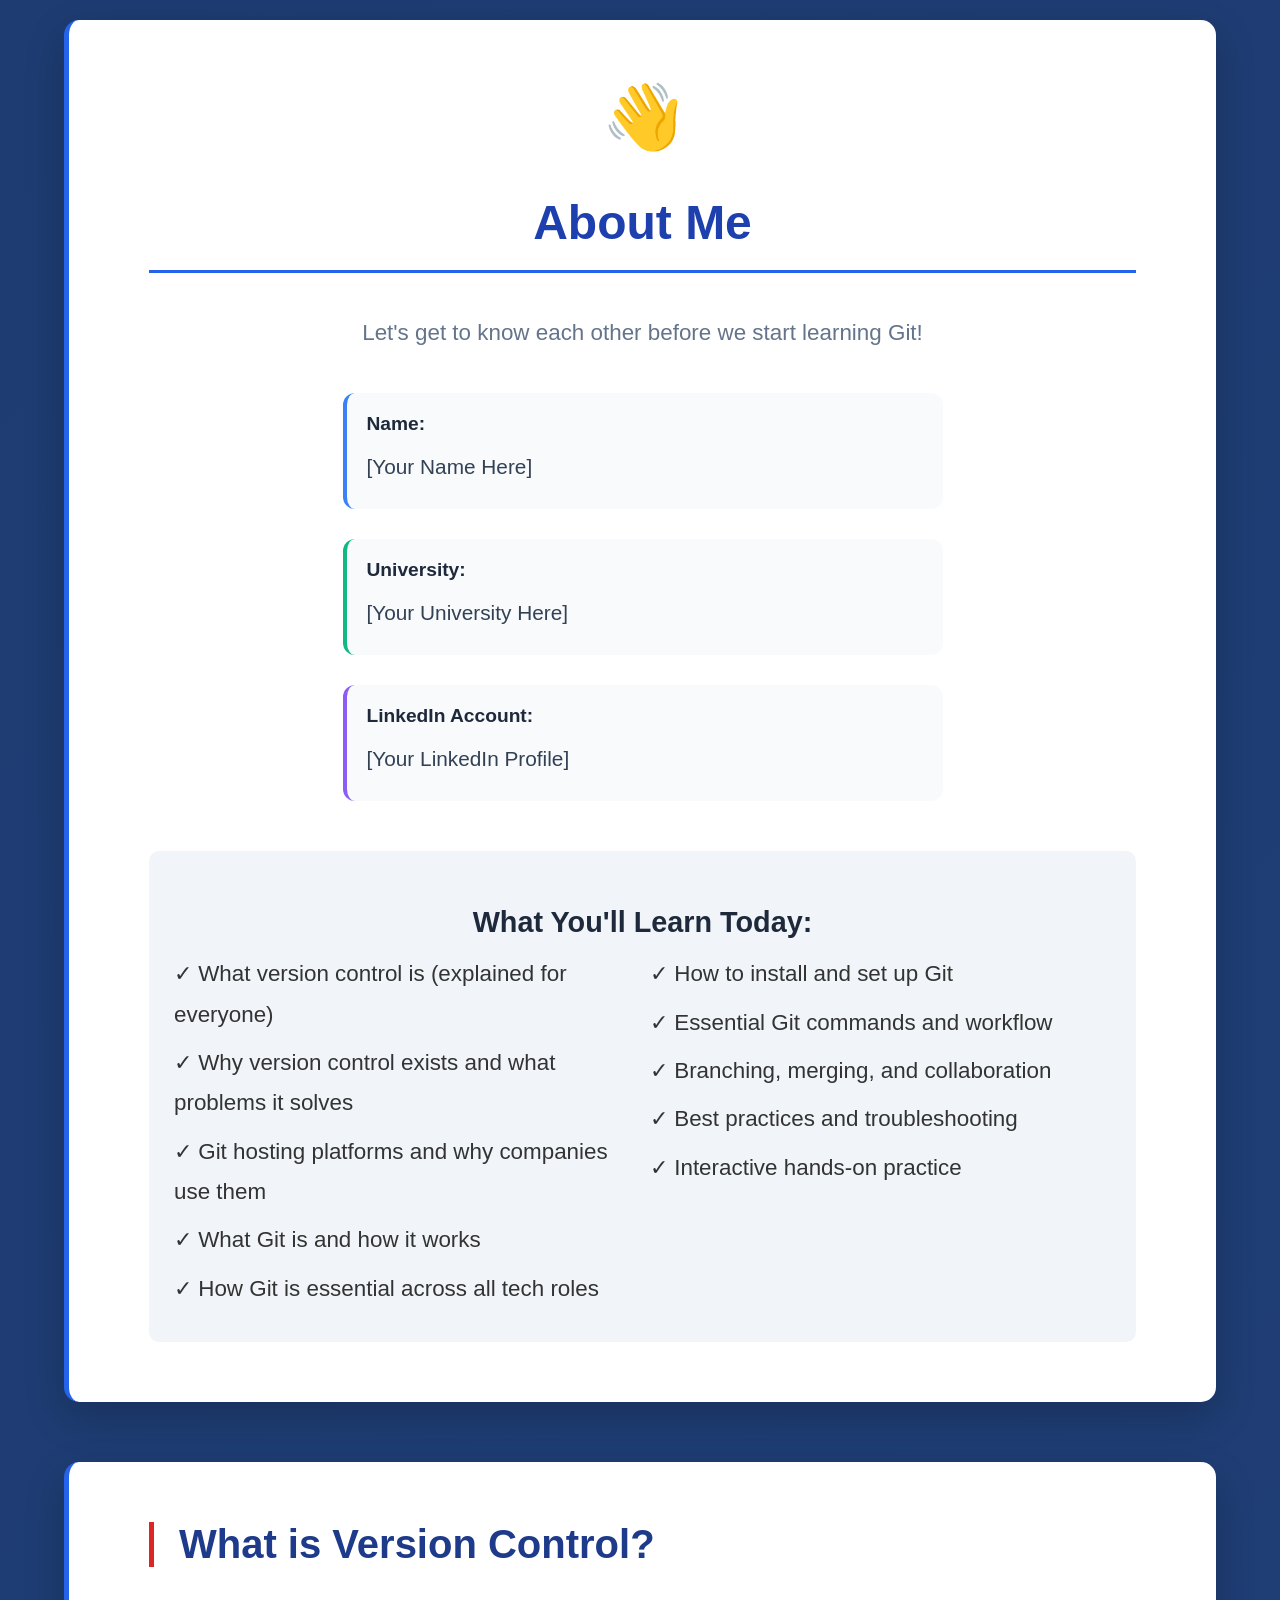
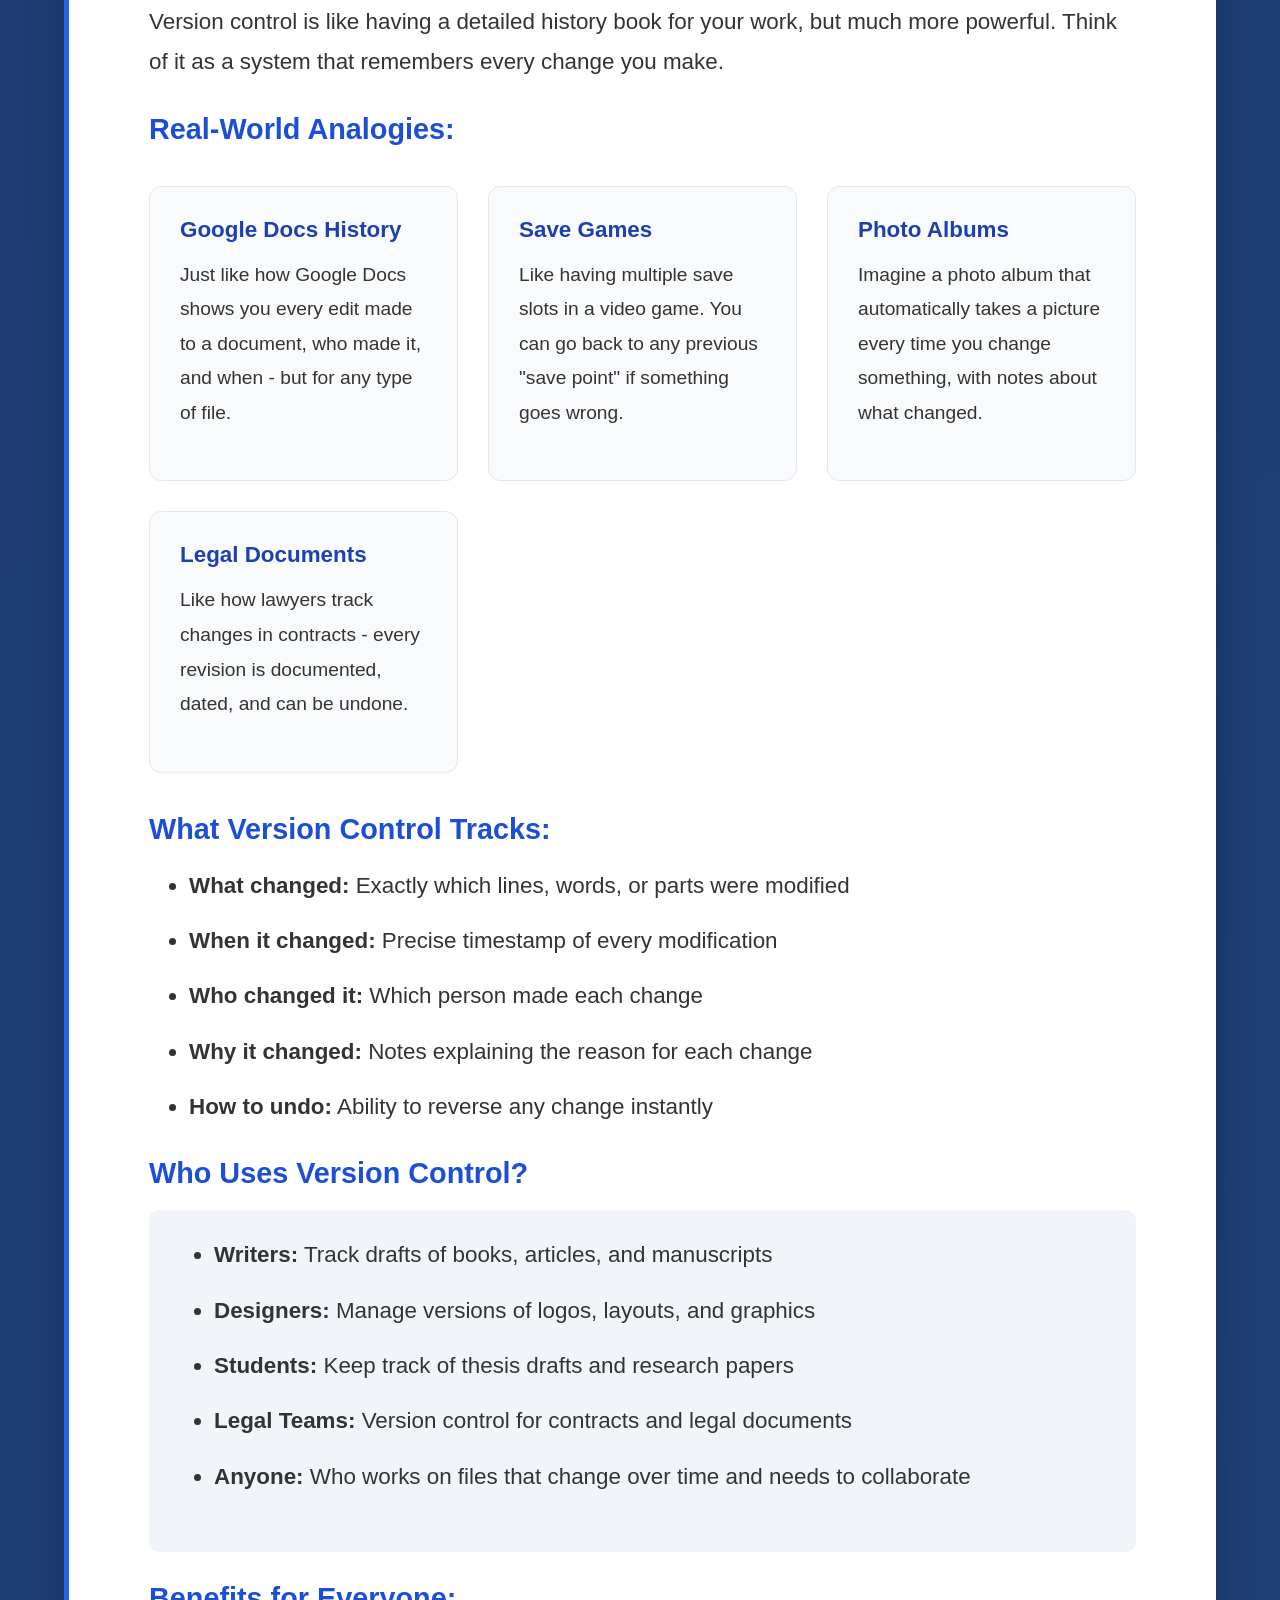
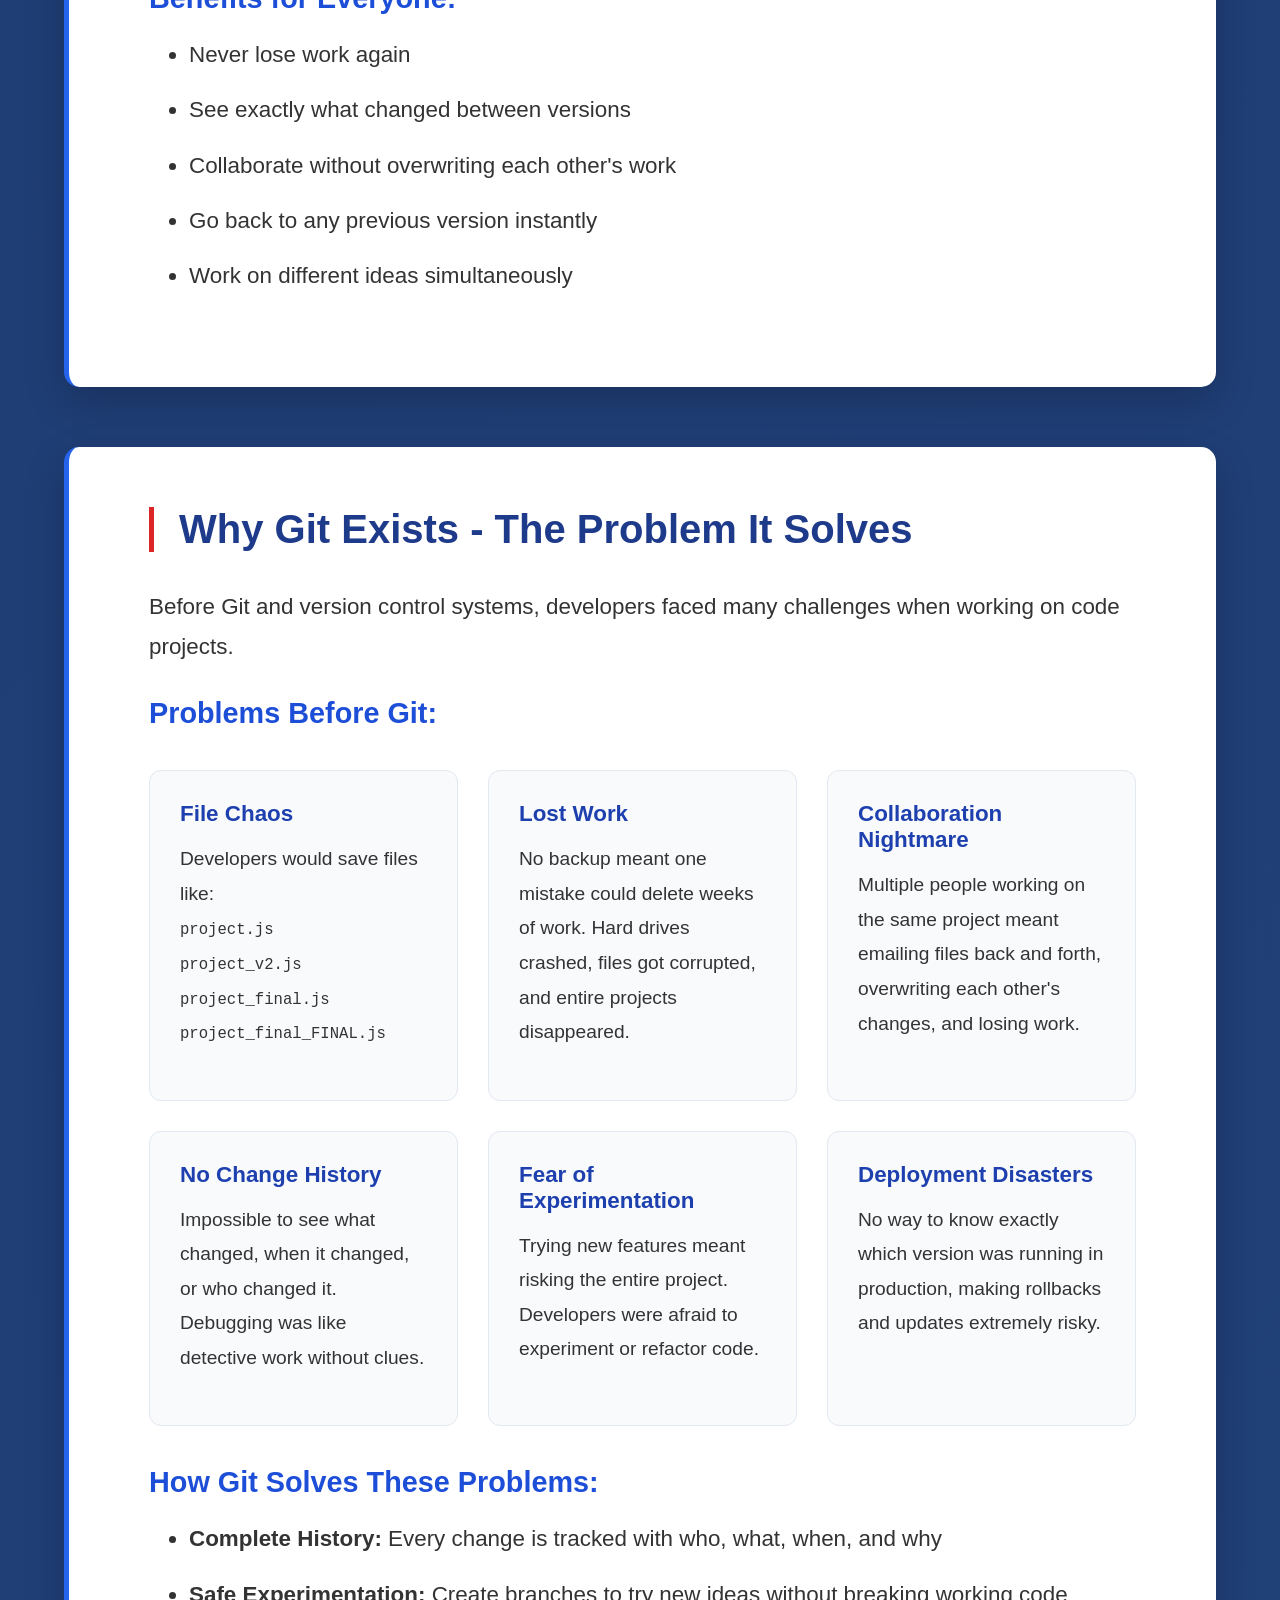
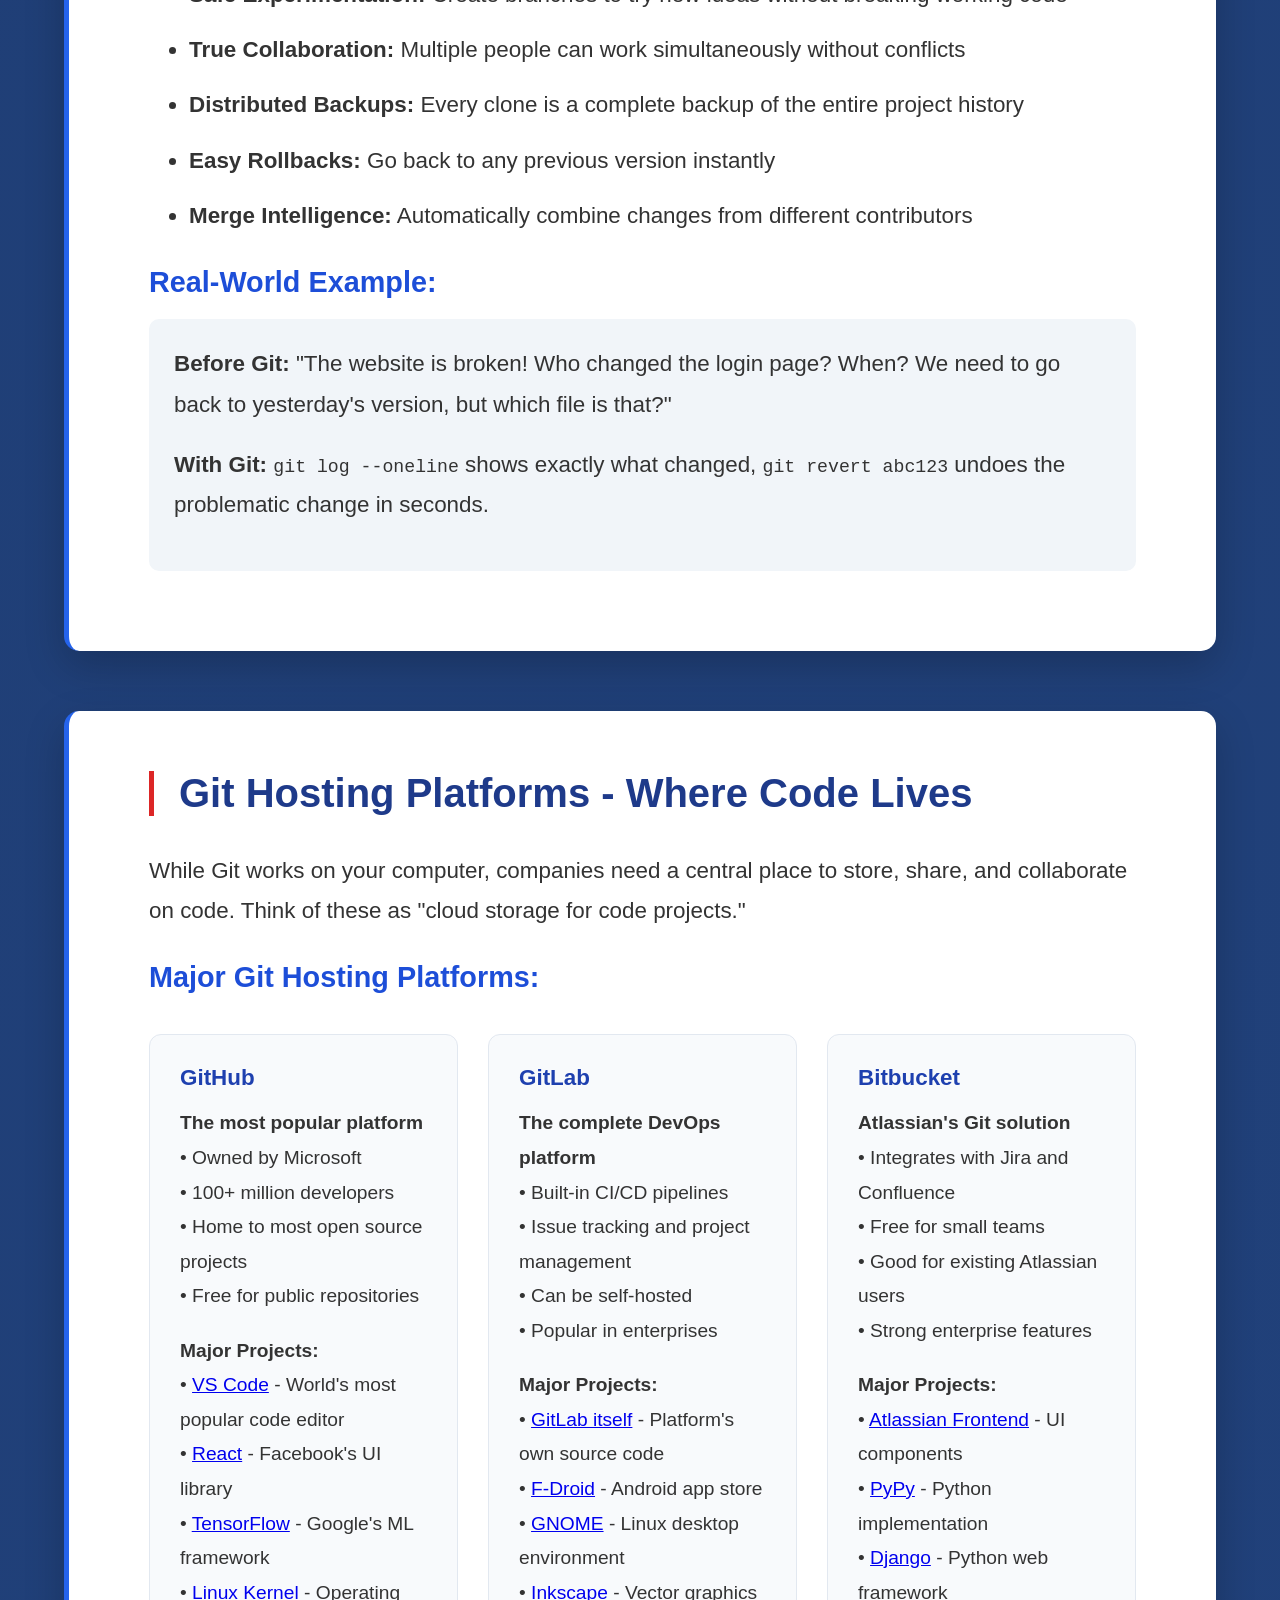
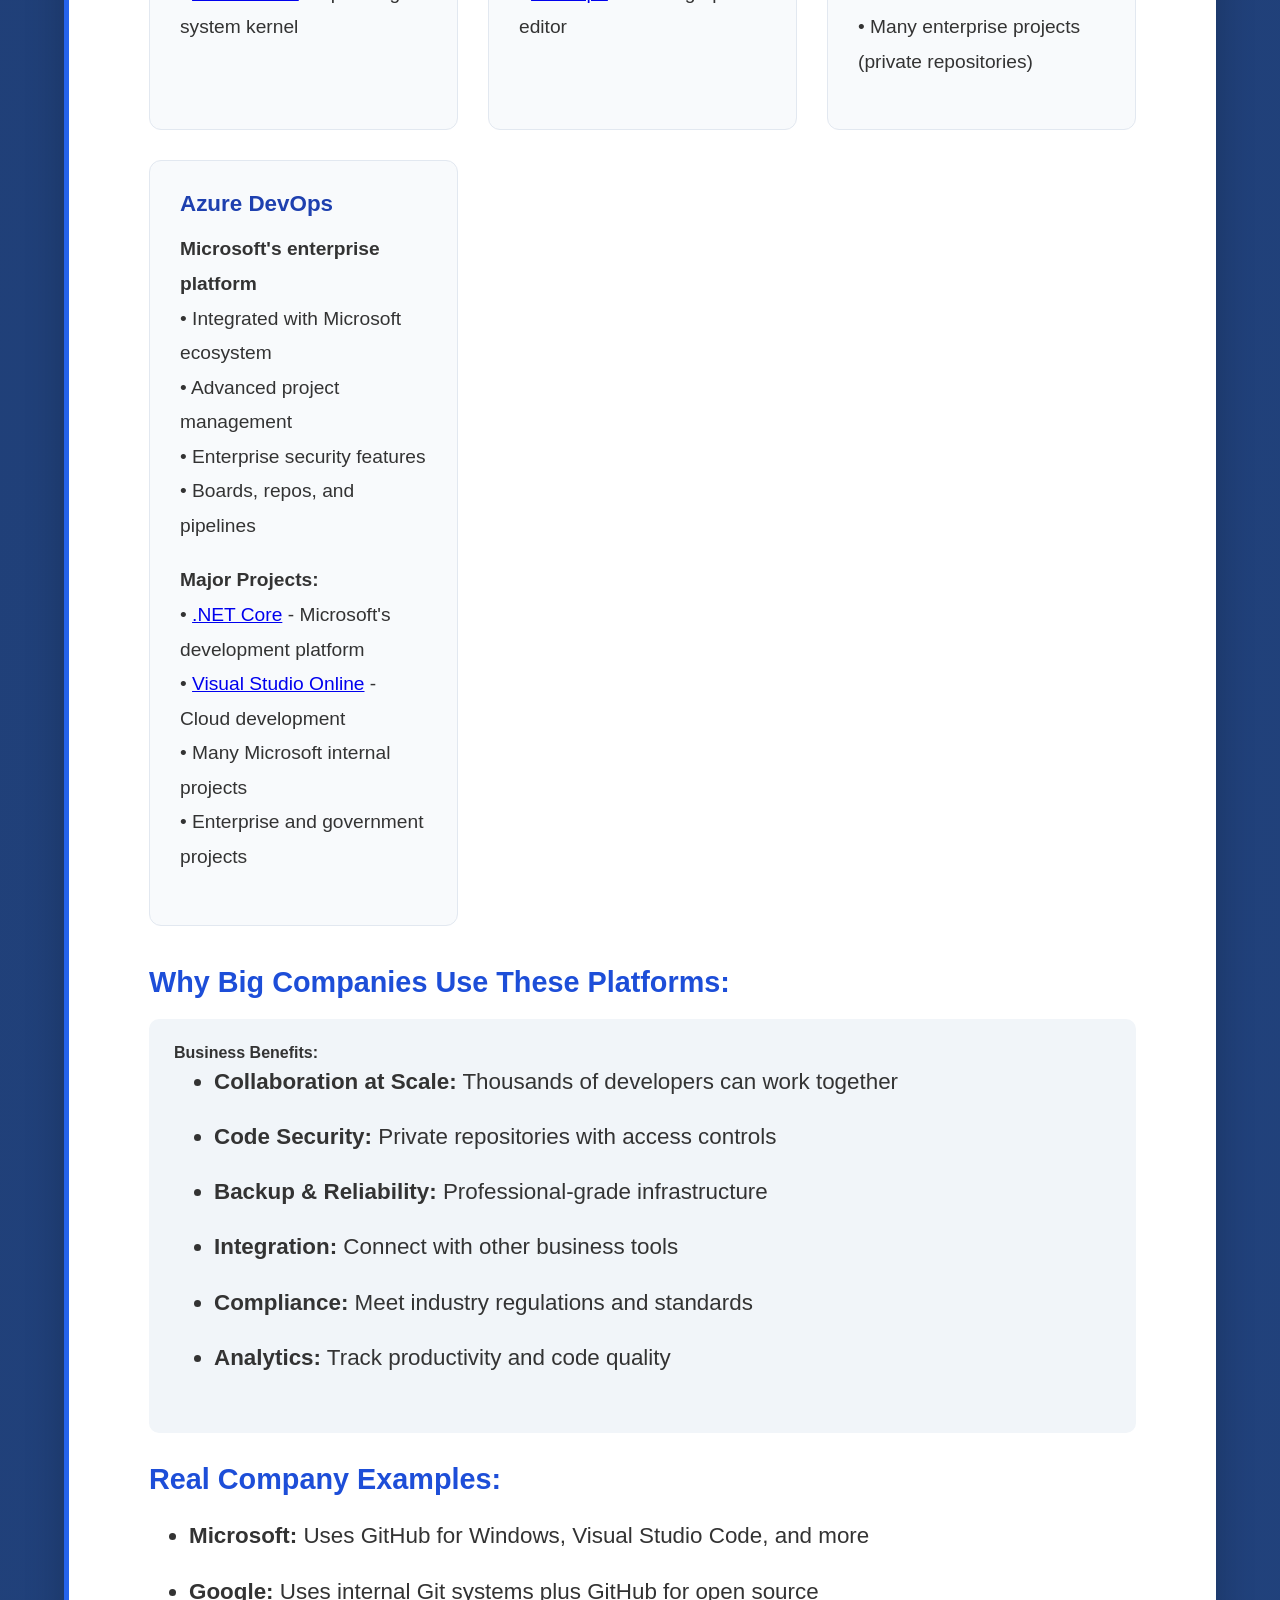
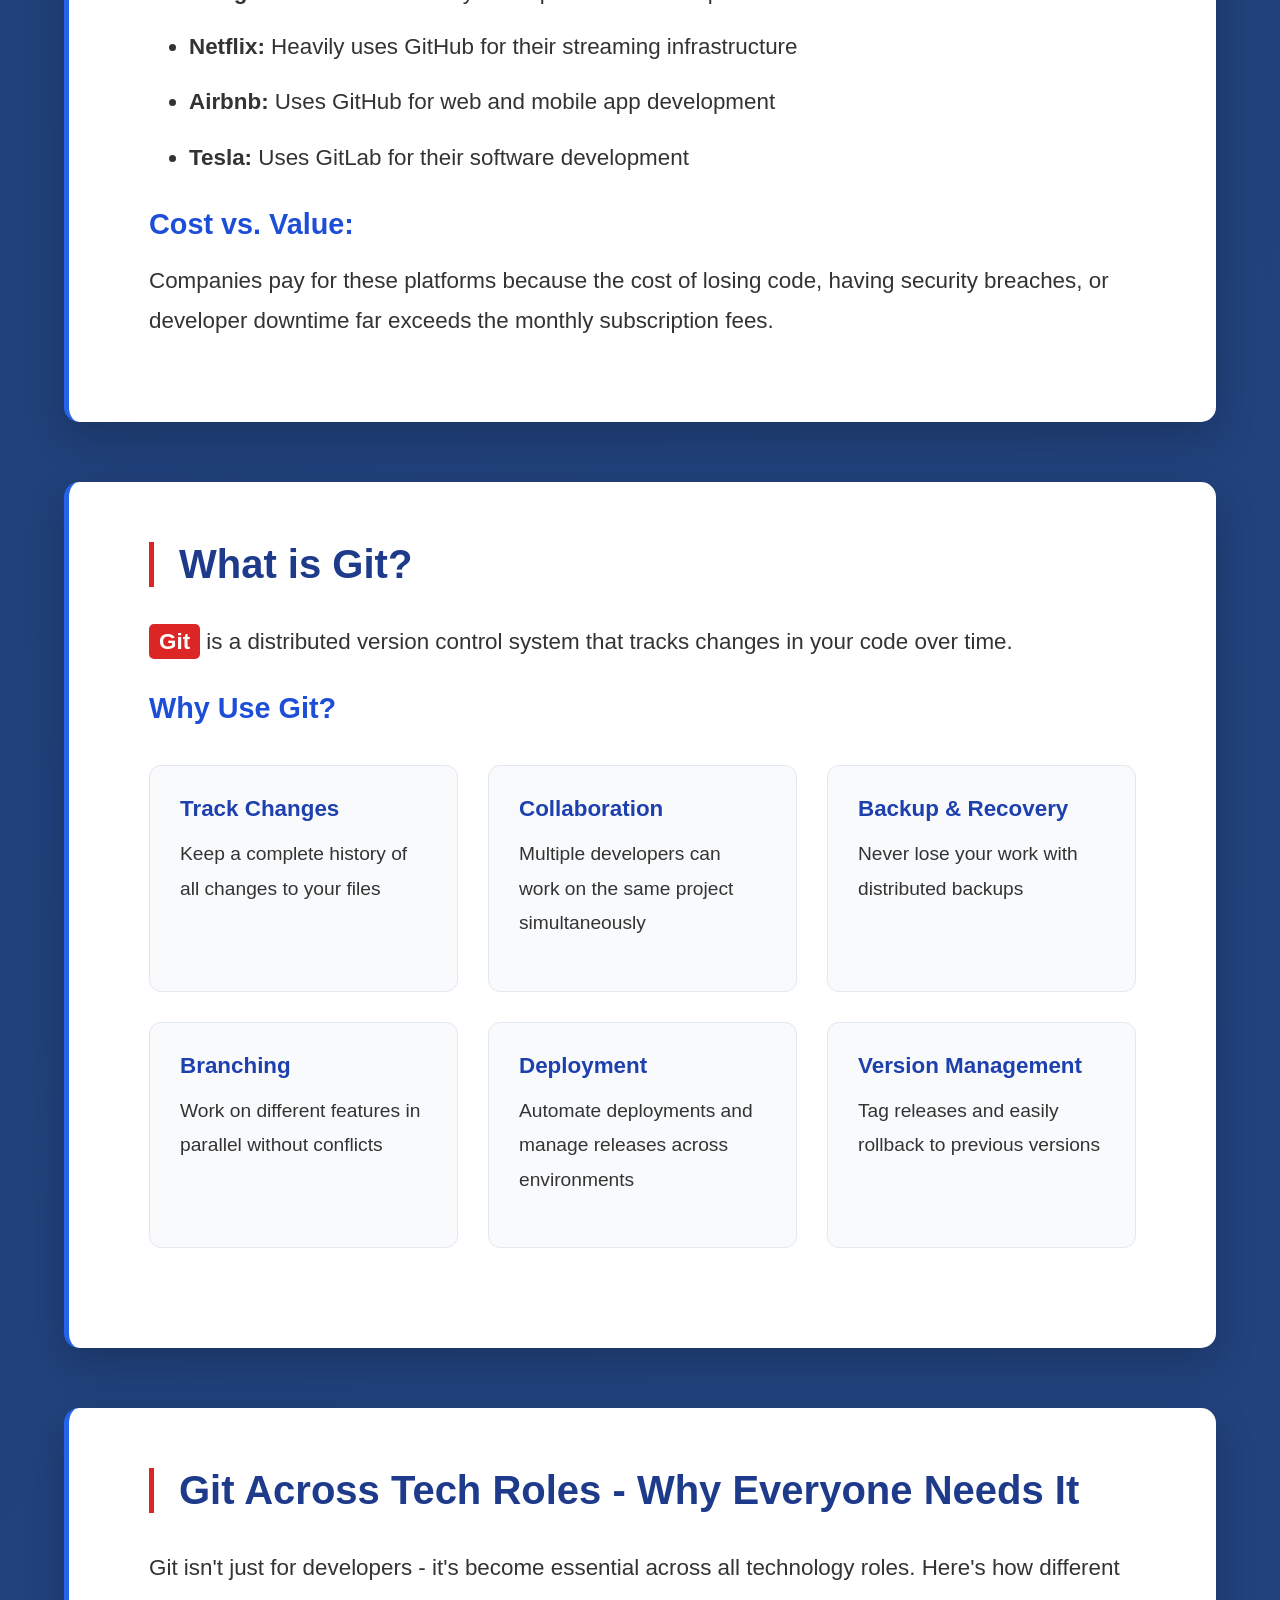
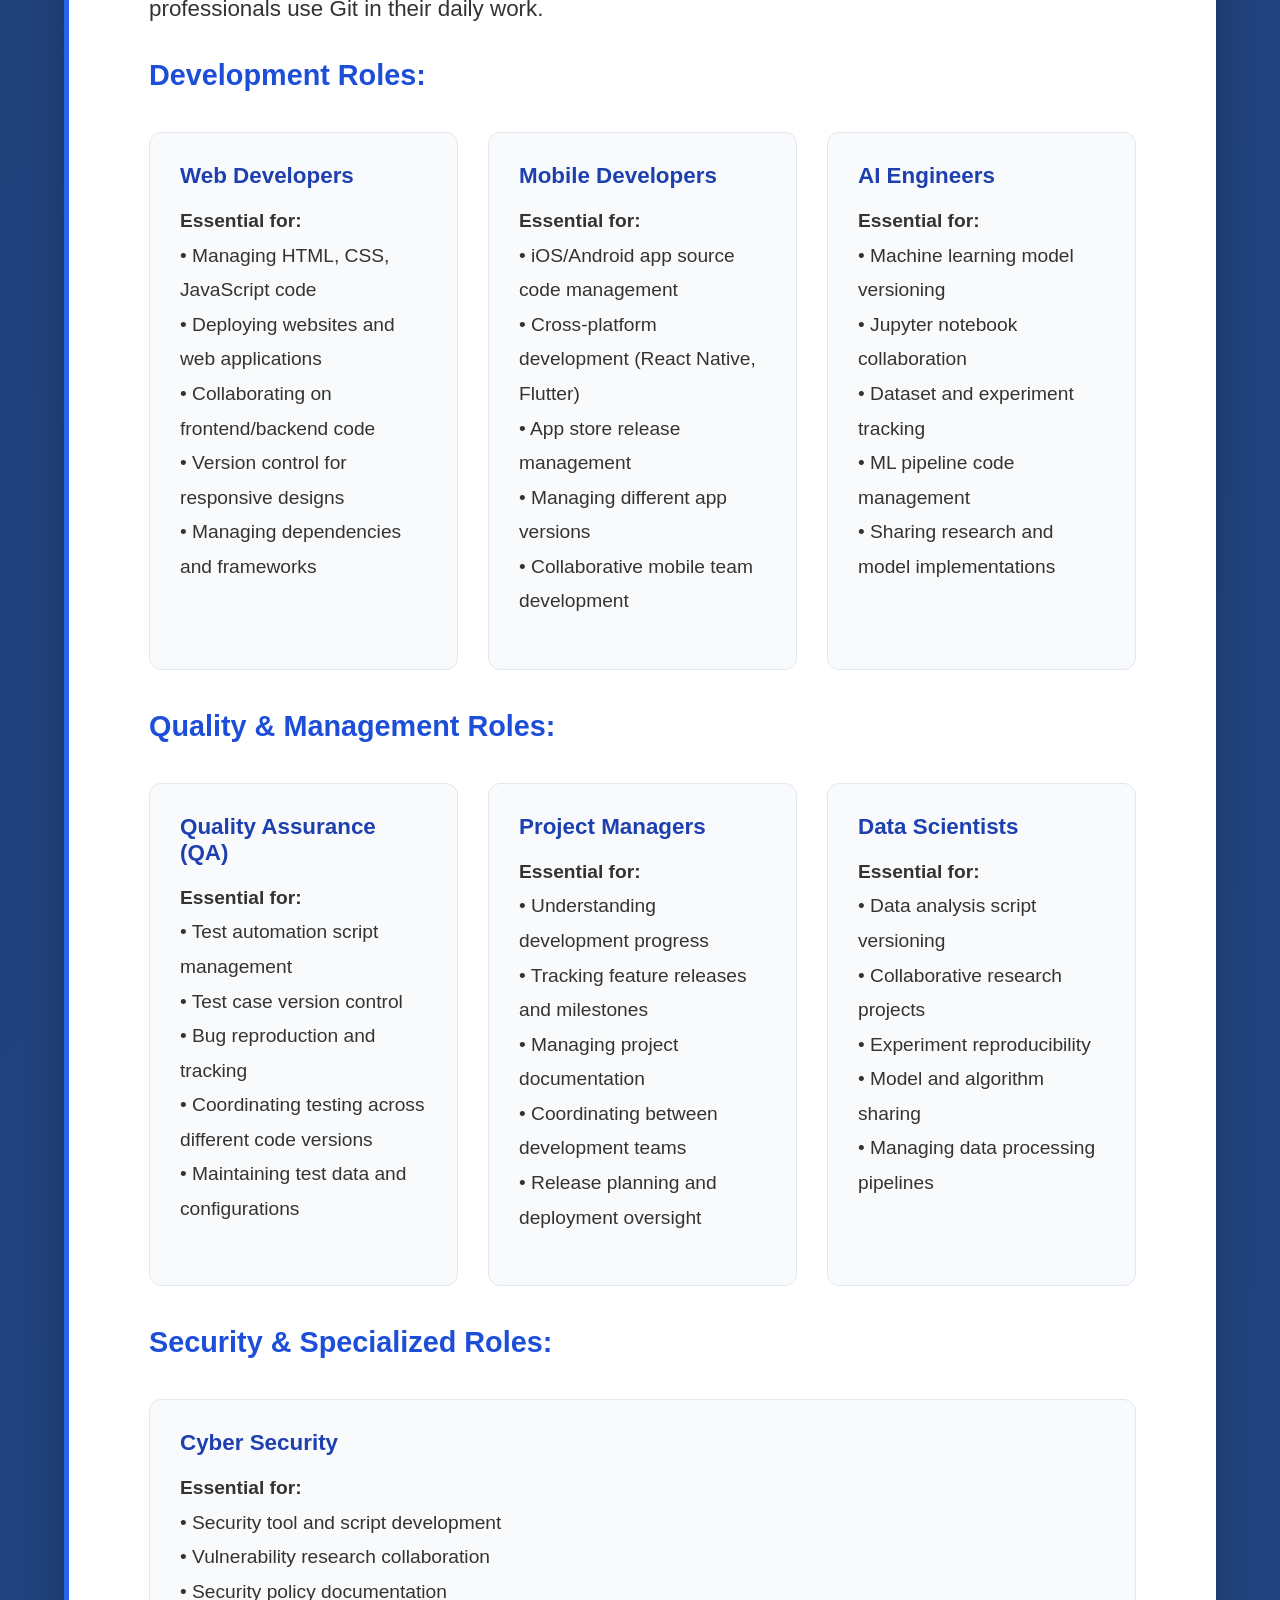
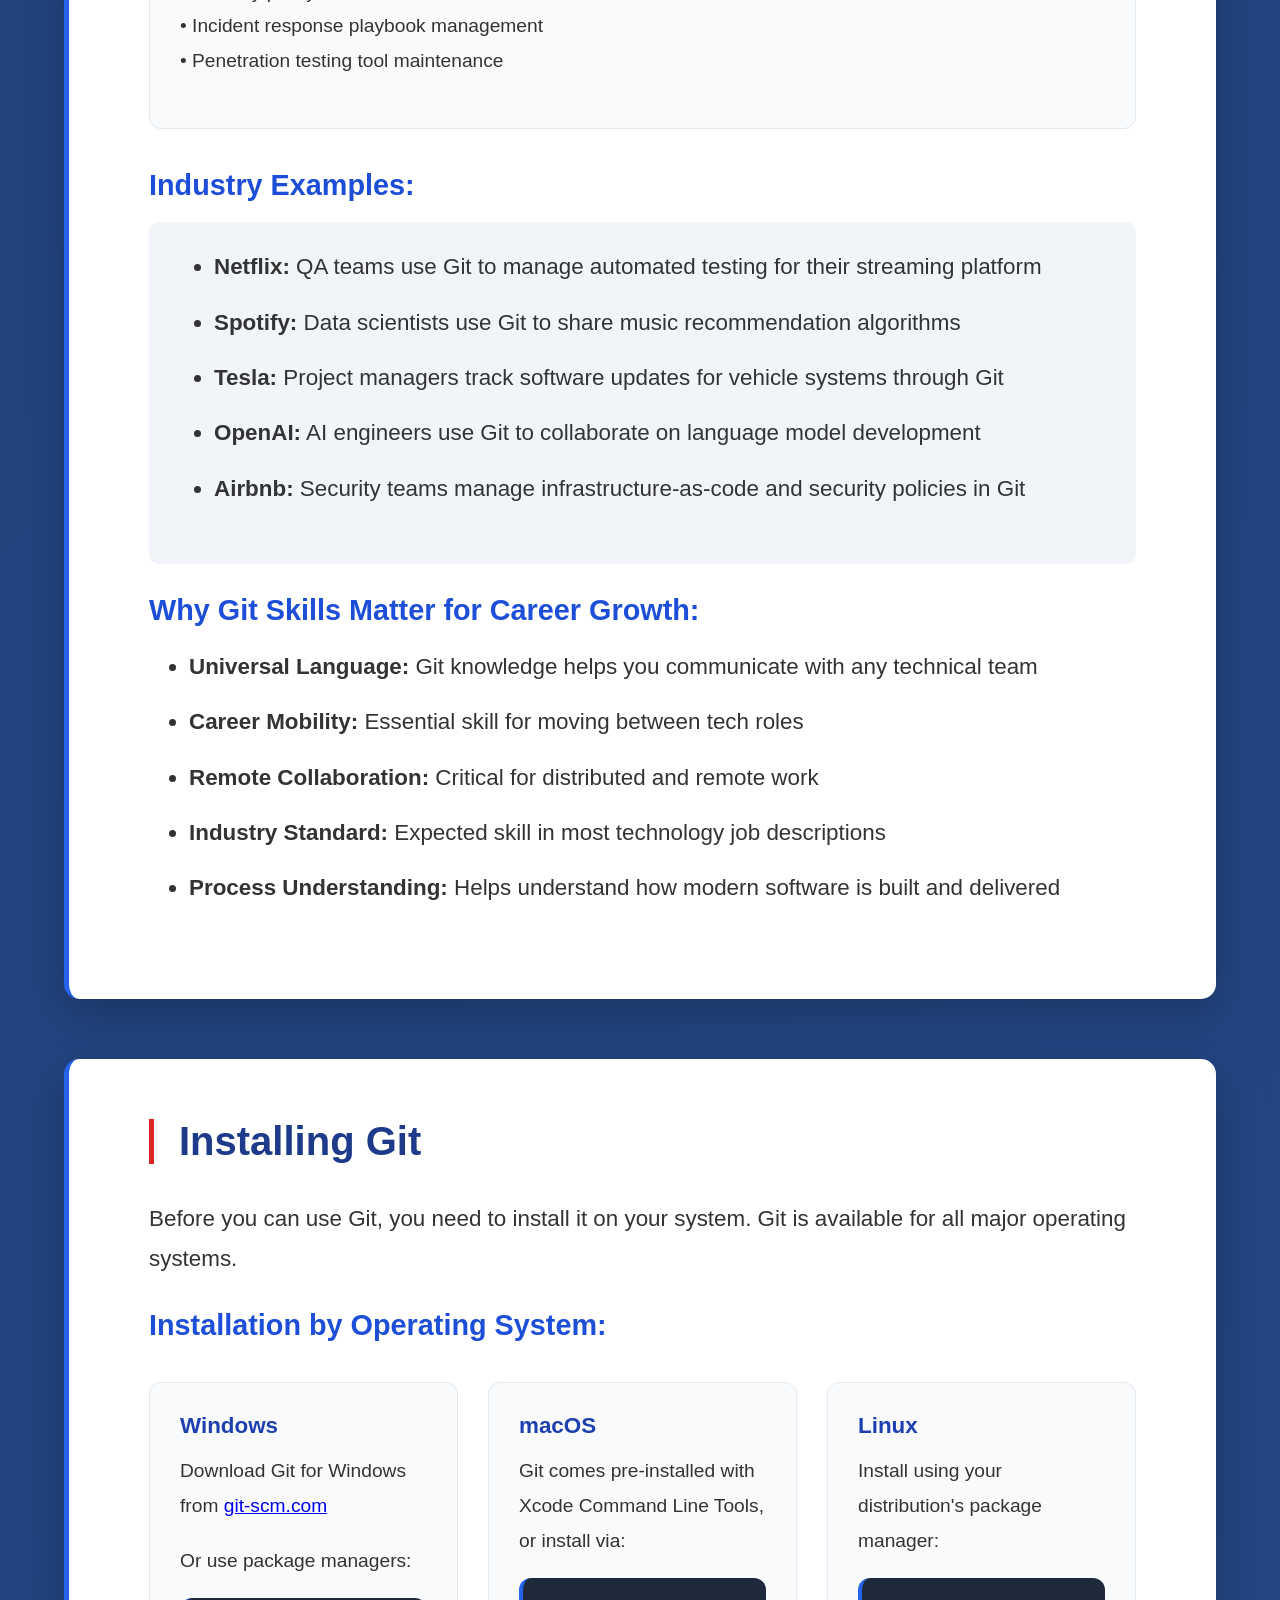
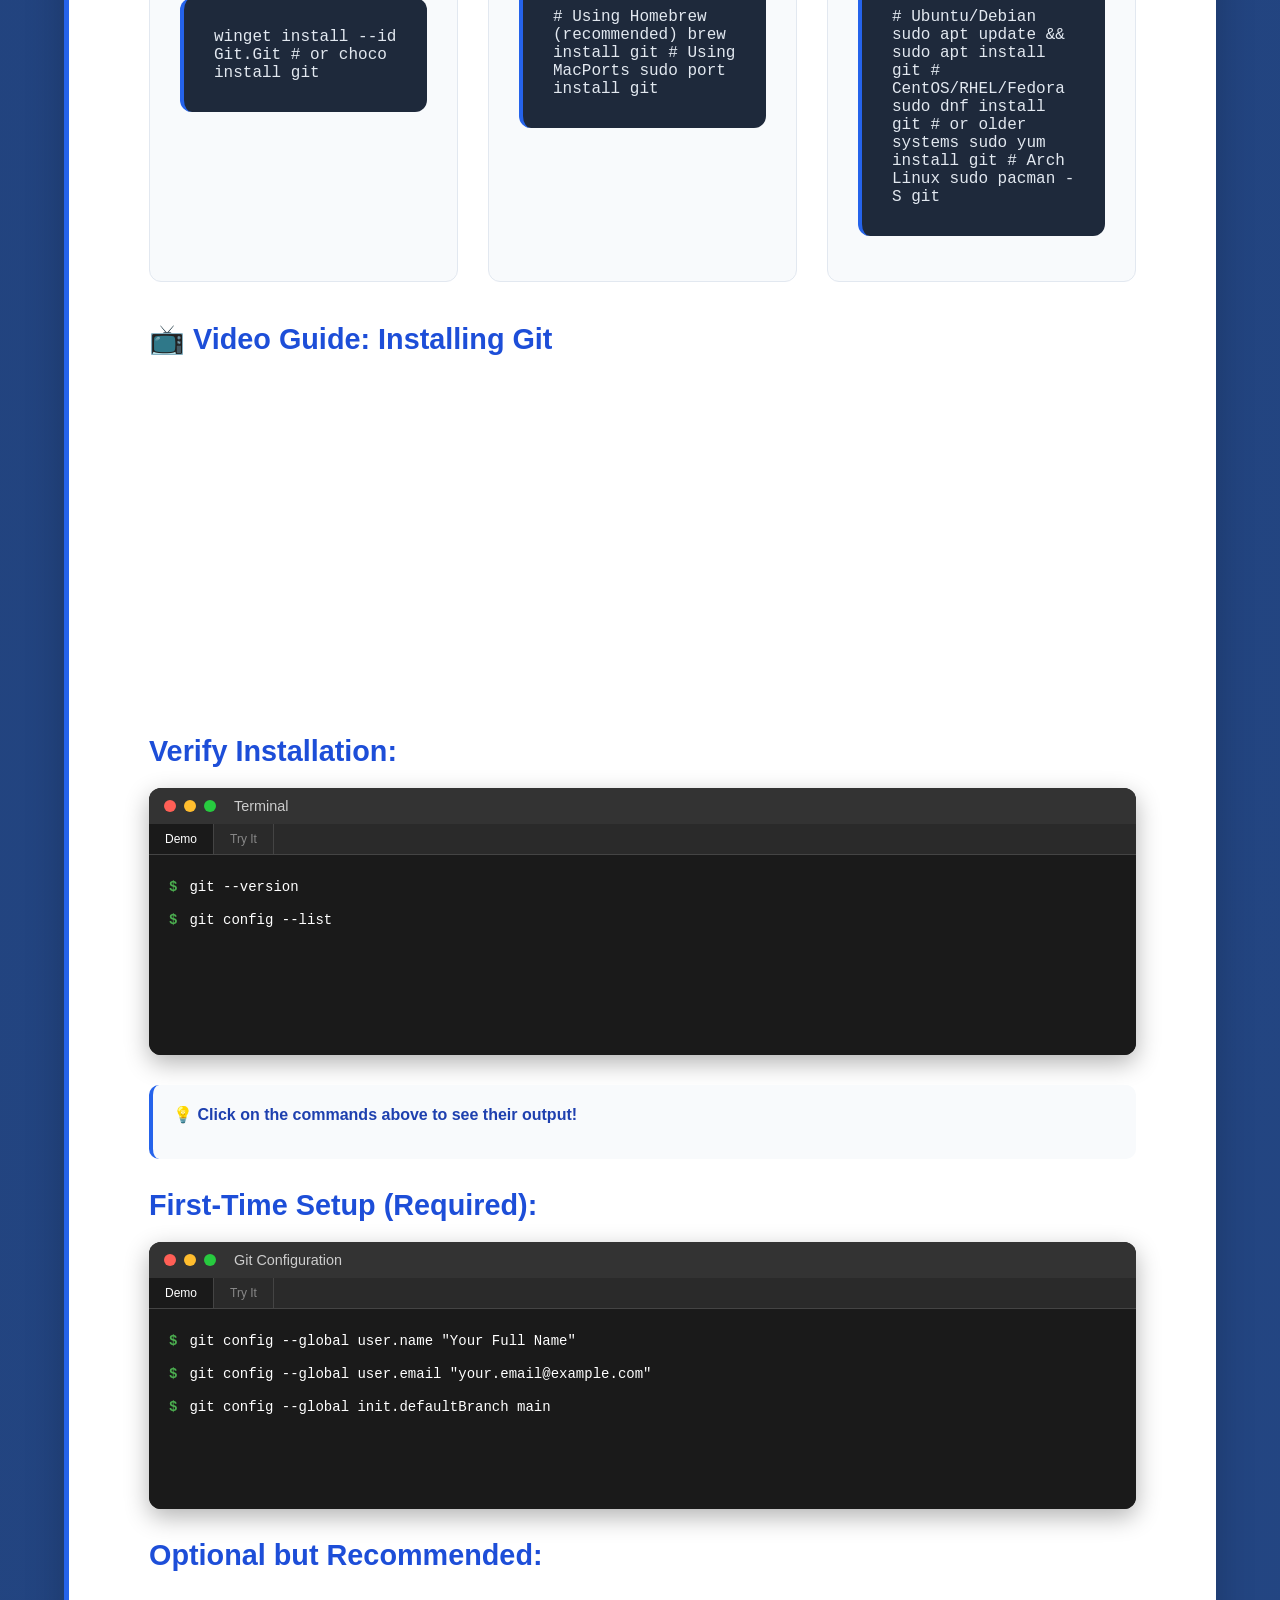
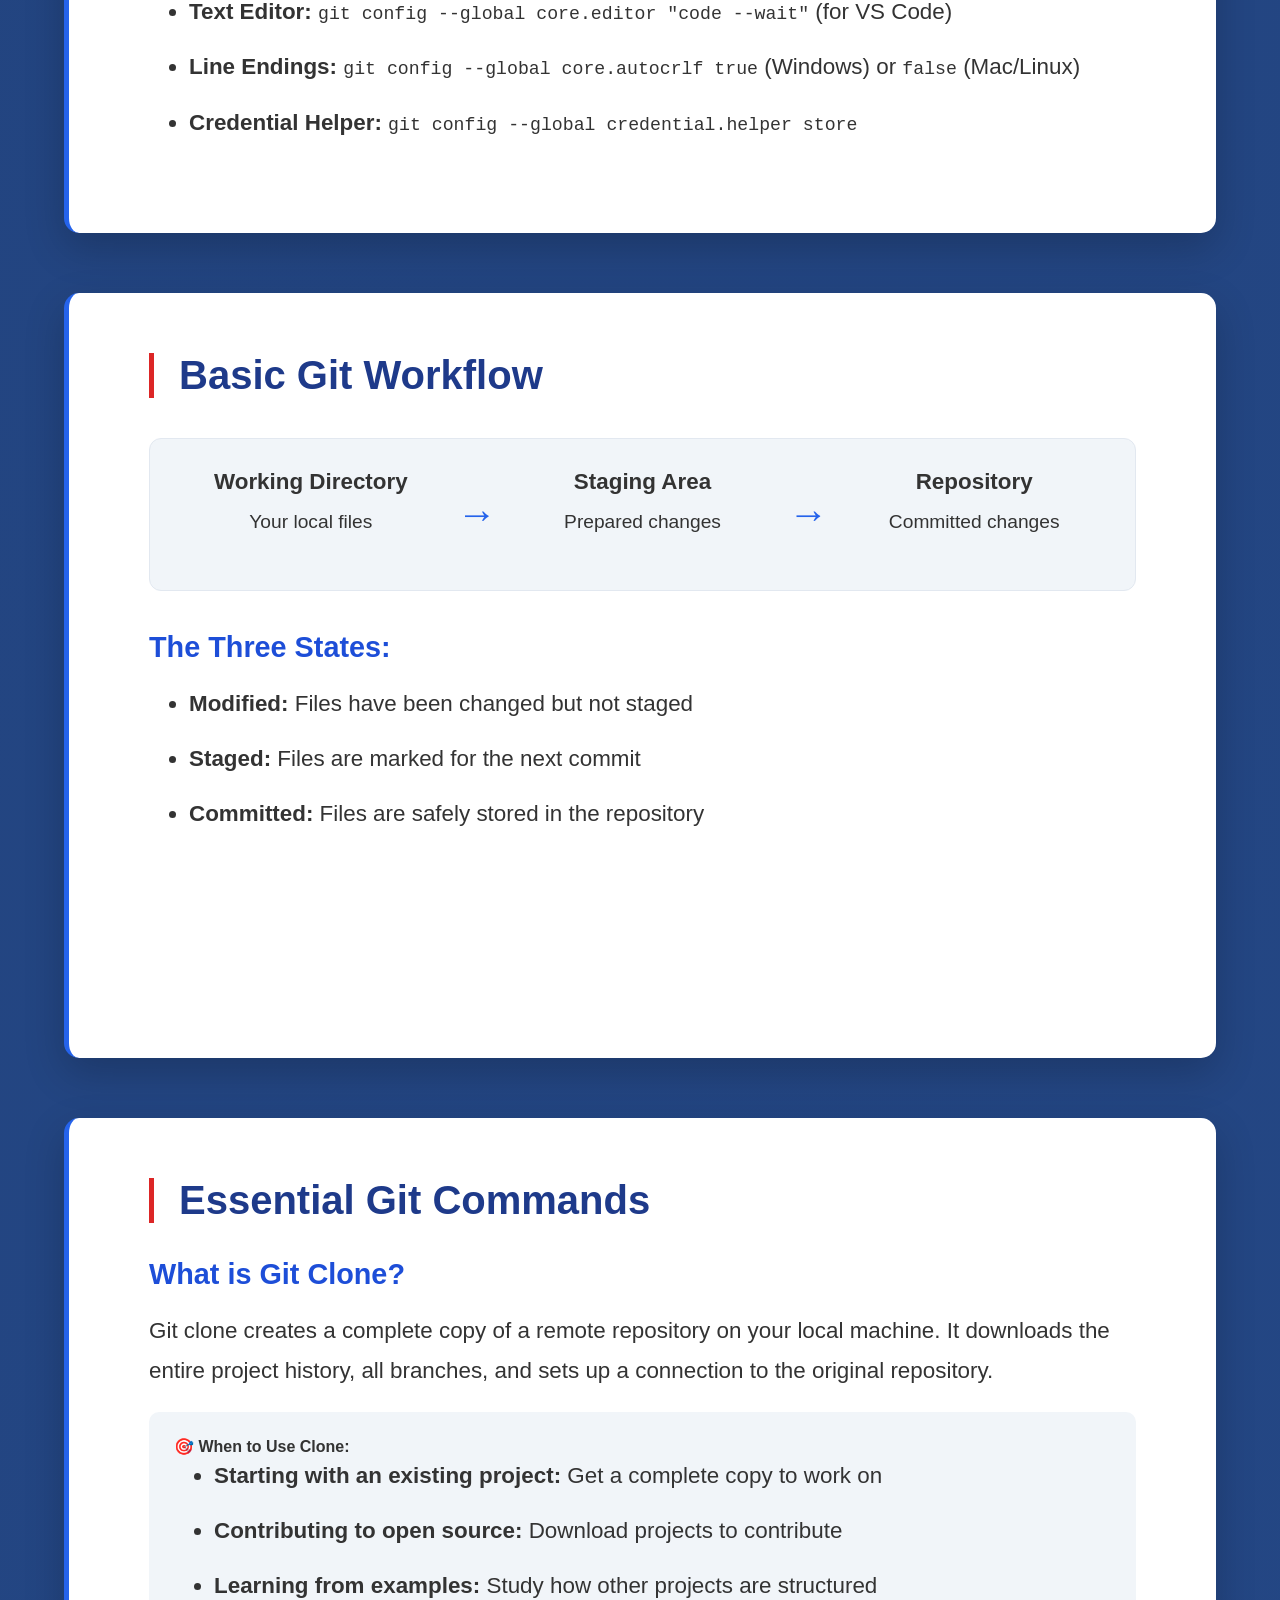
==== commit 62649ac0: "Add slide about Git commits and branch management This new slide covers: - How to make a commit with" ====
--- a/index.html
+++ b/index.html
@@ -1543,7 +1543,235 @@
             </ul>
         </div>
 
-        <!-- Slide 14: Next Steps -->
+        <!-- Slide 14: Commits & Branch Management -->
+        <div class="slide">
+            <h2>Git Commits & Branch Management</h2>
+
+            <h3>How to Make a Commit</h3>
+            <p>A commit is a snapshot of your project at a specific point in time. It saves your changes to the local repository with a descriptive message.</p>
+
+            <div style="background: #f1f5f9; padding: 20px; border-radius: 10px; margin: 20px 0;">
+                <h4>📝 Steps to Create a Commit:</h4>
+                <ol>
+                    <li><strong>Stage your changes:</strong> Add files to the staging area</li>
+                    <li><strong>Create the commit:</strong> Save the staged changes with a message</li>
+                    <li><strong>Verify the commit:</strong> Check that your commit was created</li>
+                </ol>
+            </div>
+
+            <div class="terminal">
+                <div class="terminal-header">
+                    <div class="terminal-button close"></div>
+                    <div class="terminal-button minimize"></div>
+                    <div class="terminal-button maximize"></div>
+                    <div class="terminal-title">Making a Commit</div>
+                </div>
+                <div class="terminal-tabs">
+                    <div class="terminal-tab active" data-tab="demo9">Demo</div>
+                    <div class="terminal-tab" data-tab="interactive9">Try It</div>
+                </div>
+                <div class="terminal-content active">
+                    <div class="terminal-body" id="demo9" style="display: block;">
+                        <div class="terminal-line">
+                            <span class="terminal-prompt">$</span>
+                            <span class="terminal-command" style="cursor: pointer;">git status</span>
+                            <span class="terminal-comment"># Check which files have changes</span>
+                            <div class="terminal-output" style="display: none;">On branch main
+Your branch is up to date with 'origin/main'.
+
+Changes not staged for commit:
+  modified:   index.html
+  modified:   styles.css</div>
+                        </div>
+                        <div class="terminal-line">
+                            <span class="terminal-prompt">$</span>
+                            <span class="terminal-command" style="cursor: pointer;">git add index.html styles.css</span>
+                            <span class="terminal-comment"># Stage specific files (or use 'git add .' for all files)</span>
+                            <div class="terminal-output" style="display: none;"></div>
+                        </div>
+                        <div class="terminal-line">
+                            <span class="terminal-prompt">$</span>
+                            <span class="terminal-command" style="cursor: pointer;">git commit -m "Update homepage design and styles"</span>
+                            <span class="terminal-comment"># Create commit with descriptive message</span>
+                            <div class="terminal-output" style="display: none;">[main a1b2c3d] Update homepage design and styles
+ 2 files changed, 47 insertions(+), 12 deletions(-)</div>
+                        </div>
+                        <div class="terminal-line">
+                            <span class="terminal-prompt">$</span>
+                            <span class="terminal-command" style="cursor: pointer;">git log --oneline -3</span>
+                            <span class="terminal-comment"># View recent commits</span>
+                            <div class="terminal-output" style="display: none;">a1b2c3d Update homepage design and styles
+f4e5d6c Add contact form
+b3c4d5e Initial commit</div>
+                        </div>
+                    </div>
+                    <div class="interactive-terminal" id="interactive9" style="display: none;">
+                        <div class="custom-terminal">
+                            <div class="terminal-output-area"></div>
+                            <div class="terminal-input-line">
+                                <span class="terminal-prompt">$</span>
+                                <input type="text" class="terminal-input" placeholder="Type a command..." autocomplete="off">
+                            </div>
+                        </div>
+                    </div>
+                </div>
+            </div>
+
+            <h3>How to Discard the Last Commit</h3>
+            <p>Sometimes you need to undo a commit. Git provides several ways to discard commits depending on your needs:</p>
+
+            <div class="feature-grid" style="margin: 20px 0;">
+                <div class="feature-card">
+                    <h4>🔄 Soft Reset (Keep Changes)</h4>
+                    <p>Undo the commit but keep your changes staged:</p>
+                    <code style="display: block; background: #1e293b; color: #e2e8f0; padding: 10px; border-radius: 5px; margin-top: 10px;">git reset --soft HEAD~1</code>
+                    <p style="margin-top: 10px; font-size: 0.9em;">Use when you want to recommit with changes</p>
+                </div>
+                <div class="feature-card">
+                    <h4>⚠️ Mixed Reset (Default)</h4>
+                    <p>Undo the commit and unstage changes:</p>
+                    <code style="display: block; background: #1e293b; color: #e2e8f0; padding: 10px; border-radius: 5px; margin-top: 10px;">git reset HEAD~1</code>
+                    <p style="margin-top: 10px; font-size: 0.9em;">Changes remain in working directory</p>
+                </div>
+                <div class="feature-card">
+                    <h4>❌ Hard Reset (Discard Everything)</h4>
+                    <p>Undo the commit and discard all changes:</p>
+                    <code style="display: block; background: #1e293b; color: #e2e8f0; padding: 10px; border-radius: 5px; margin-top: 10px;">git reset --hard HEAD~1</code>
+                    <p style="margin-top: 10px; font-size: 0.9em; color: #dc2626;">⚠️ WARNING: This permanently deletes changes!</p>
+                </div>
+            </div>
+
+            <div class="terminal">
+                <div class="terminal-header">
+                    <div class="terminal-button close"></div>
+                    <div class="terminal-button minimize"></div>
+                    <div class="terminal-button maximize"></div>
+                    <div class="terminal-title">Discarding Commits</div>
+                </div>
+                <div class="terminal-tabs">
+                    <div class="terminal-tab active" data-tab="demo10">Demo</div>
+                    <div class="terminal-tab" data-tab="interactive10">Try It</div>
+                </div>
+                <div class="terminal-content active">
+                    <div class="terminal-body" id="demo10" style="display: block;">
+                        <div class="terminal-line">
+                            <span class="terminal-prompt">$</span>
+                            <span class="terminal-command" style="cursor: pointer;">git log --oneline -3</span>
+                            <span class="terminal-comment"># View recent commits</span>
+                            <div class="terminal-output" style="display: none;">a1b2c3d (HEAD -> main) Accidental commit - need to undo
+f4e5d6c Add contact form
+b3c4d5e Initial commit</div>
+                        </div>
+                        <div class="terminal-line">
+                            <span class="terminal-prompt">$</span>
+                            <span class="terminal-command" style="cursor: pointer;">git reset --soft HEAD~1</span>
+                            <span class="terminal-comment"># Undo last commit, keep changes staged</span>
+                            <div class="terminal-output" style="display: none;"></div>
+                        </div>
+                        <div class="terminal-line">
+                            <span class="terminal-prompt">$</span>
+                            <span class="terminal-command" style="cursor: pointer;">git status</span>
+                            <span class="terminal-comment"># Check status after reset</span>
+                            <div class="terminal-output" style="display: none;">On branch main
+Changes to be committed:
+  modified:   index.html
+  modified:   styles.css</div>
+                        </div>
+                        <div class="terminal-line">
+                            <span class="terminal-prompt">$</span>
+                            <span class="terminal-command" style="cursor: pointer;">git log --oneline -3</span>
+                            <span class="terminal-comment"># Verify commit was removed</span>
+                            <div class="terminal-output" style="display: none;">f4e5d6c (HEAD -> main) Add contact form
+b3c4d5e Initial commit</div>
+                        </div>
+                    </div>
+                    <div class="interactive-terminal" id="interactive10" style="display: none;">
+                        <div class="custom-terminal">
+                            <div class="terminal-output-area"></div>
+                            <div class="terminal-input-line">
+                                <span class="terminal-prompt">$</span>
+                                <input type="text" class="terminal-input" placeholder="Type a command..." autocomplete="off">
+                            </div>
+                        </div>
+                    </div>
+                </div>
+            </div>
+
+            <h3>How to Create a New Branch</h3>
+            <p>Branches allow you to work on different features or experiments without affecting the main codebase.</p>
+
+            <div style="background: #f1f5f9; padding: 20px; border-radius: 10px; margin: 20px 0;">
+                <h4>🌿 Branch Creation Methods:</h4>
+                <ul>
+                    <li><strong>Create and stay:</strong> <code>git branch feature-name</code> (creates branch but doesn't switch)</li>
+                    <li><strong>Create and switch:</strong> <code>git checkout -b feature-name</code> (creates and switches in one command)</li>
+                    <li><strong>Modern way:</strong> <code>git switch -c feature-name</code> (newer, clearer syntax)</li>
+                </ul>
+            </div>
+
+            <div class="terminal">
+                <div class="terminal-header">
+                    <div class="terminal-button close"></div>
+                    <div class="terminal-button minimize"></div>
+                    <div class="terminal-button maximize"></div>
+                    <div class="terminal-title">Creating and Managing Branches</div>
+                </div>
+                <div class="terminal-tabs">
+                    <div class="terminal-tab active" data-tab="demo11">Demo</div>
+                    <div class="terminal-tab" data-tab="interactive11">Try It</div>
+                </div>
+                <div class="terminal-content active">
+                    <div class="terminal-body" id="demo11" style="display: block;">
+                        <div class="terminal-line">
+                            <span class="terminal-prompt">$</span>
+                            <span class="terminal-command" style="cursor: pointer;">git branch</span>
+                            <span class="terminal-comment"># List all local branches</span>
+                            <div class="terminal-output" style="display: none;">* main</div>
+                        </div>
+                        <div class="terminal-line">
+                            <span class="terminal-prompt">$</span>
+                            <span class="terminal-command" style="cursor: pointer;">git checkout -b feature/new-dashboard</span>
+                            <span class="terminal-comment"># Create and switch to new branch</span>
+                            <div class="terminal-output" style="display: none;">Switched to a new branch 'feature/new-dashboard'</div>
+                        </div>
+                        <div class="terminal-line">
+                            <span class="terminal-prompt">$</span>
+                            <span class="terminal-command" style="cursor: pointer;">git branch</span>
+                            <span class="terminal-comment"># Verify you're on the new branch</span>
+                            <div class="terminal-output" style="display: none;">* feature/new-dashboard
+  main</div>
+                        </div>
+                        <div class="terminal-line">
+                            <span class="terminal-prompt">$</span>
+                            <span class="terminal-command" style="cursor: pointer;">git checkout main</span>
+                            <span class="terminal-comment"># Switch back to main branch</span>
+                            <div class="terminal-output" style="display: none;">Switched to branch 'main'</div>
+                        </div>
+                        <div class="terminal-line">
+                            <span class="terminal-prompt">$</span>
+                            <span class="terminal-command" style="cursor: pointer;">git branch -d feature/new-dashboard</span>
+                            <span class="terminal-comment"># Delete branch (if no longer needed)</span>
+                            <div class="terminal-output" style="display: none;">Deleted branch feature/new-dashboard (was a1b2c3d).</div>
+                        </div>
+                    </div>
+                    <div class="interactive-terminal" id="interactive11" style="display: none;">
+                        <div class="custom-terminal">
+                            <div class="terminal-output-area"></div>
+                            <div class="terminal-input-line">
+                                <span class="terminal-prompt">$</span>
+                                <input type="text" class="terminal-input" placeholder="Type a command..." autocomplete="off">
+                            </div>
+                        </div>
+                    </div>
+                </div>
+            </div>
+
+            <div class="interactive-demo">
+                <div class="demo-title">💡 Pro Tip: Always create a new branch for each feature or bug fix. This keeps your main branch clean and makes collaboration easier!</div>
+            </div>
+        </div>
+
+        <!-- Slide 15: Next Steps -->
         <div class="slide">
             <h2>Next Steps</h2>
             
@@ -1573,7 +1801,7 @@
     </div>
 
     <div class="slide-counter">
-        <span id="current-slide">1</span> / <span id="total-slides">9</span>
+        <span id="current-slide">1</span> / <span id="total-slides">15</span>
     </div>
 
     <div class="navigation">
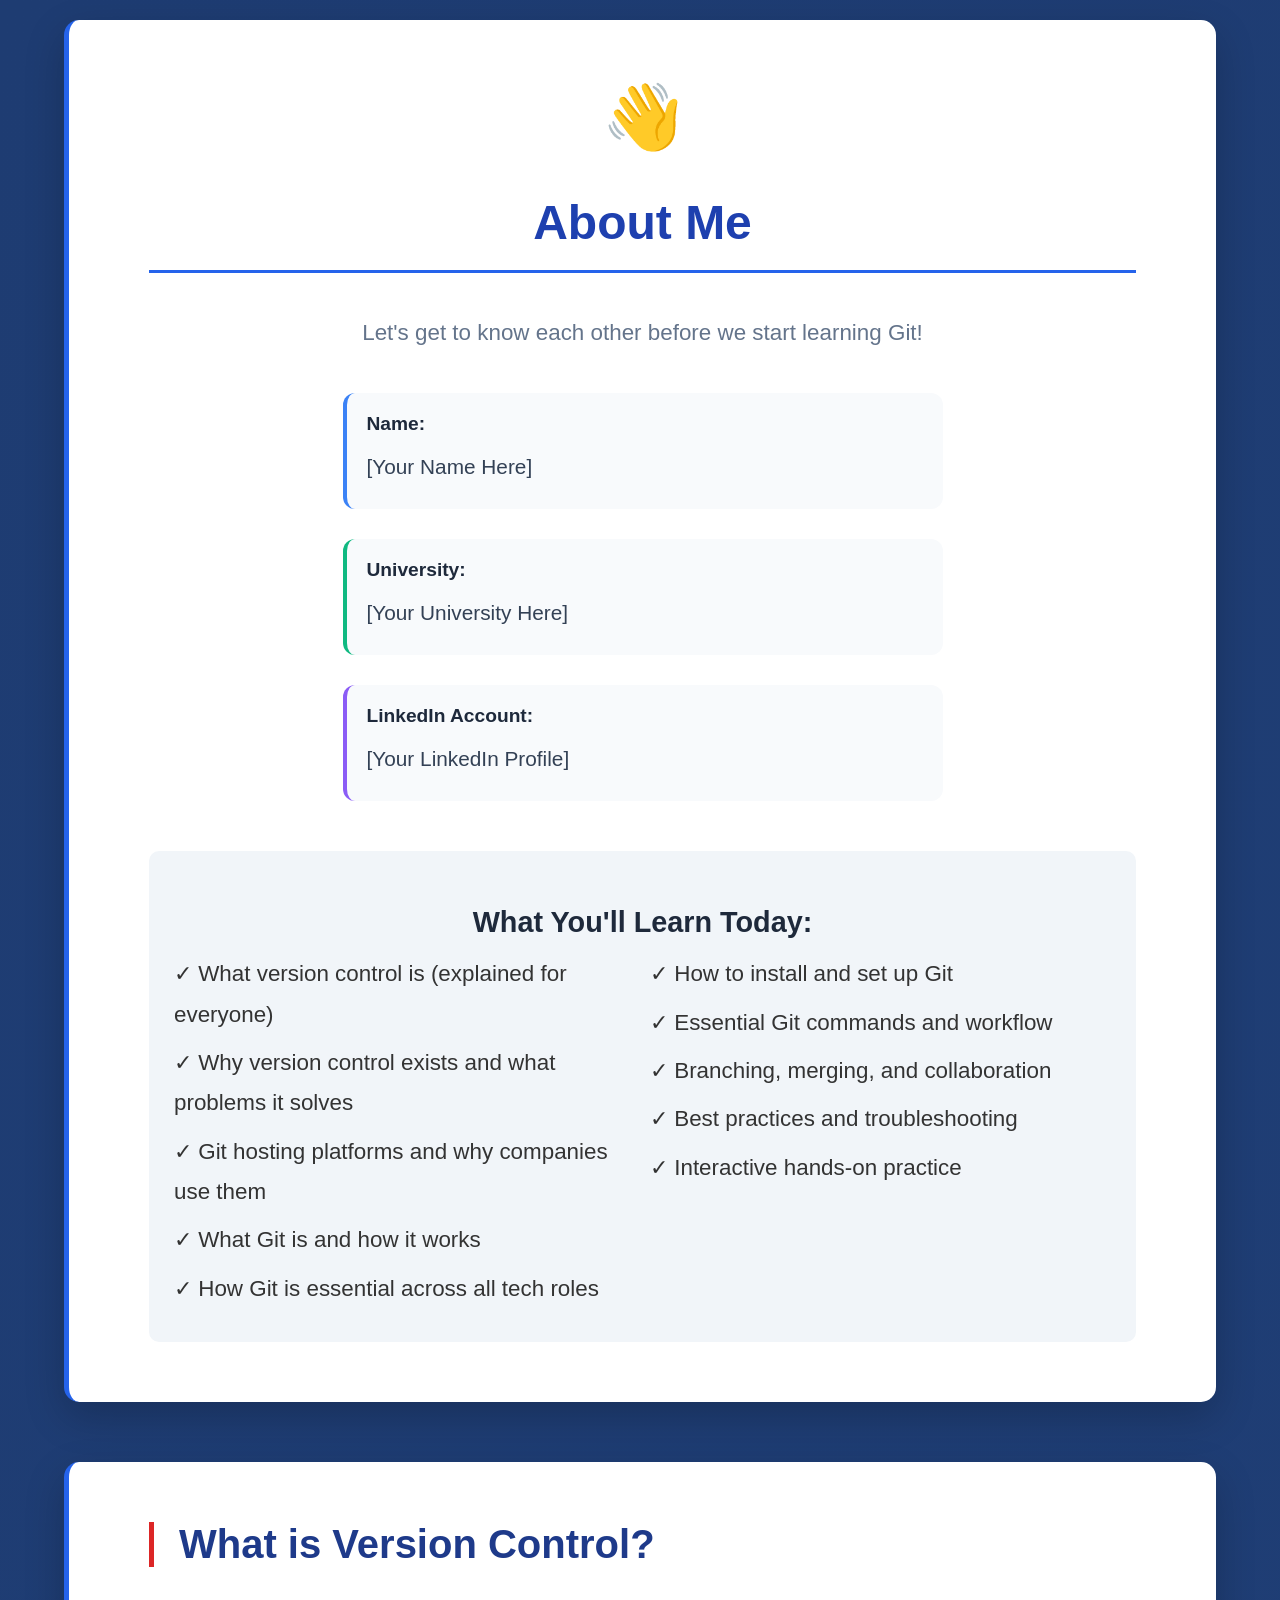
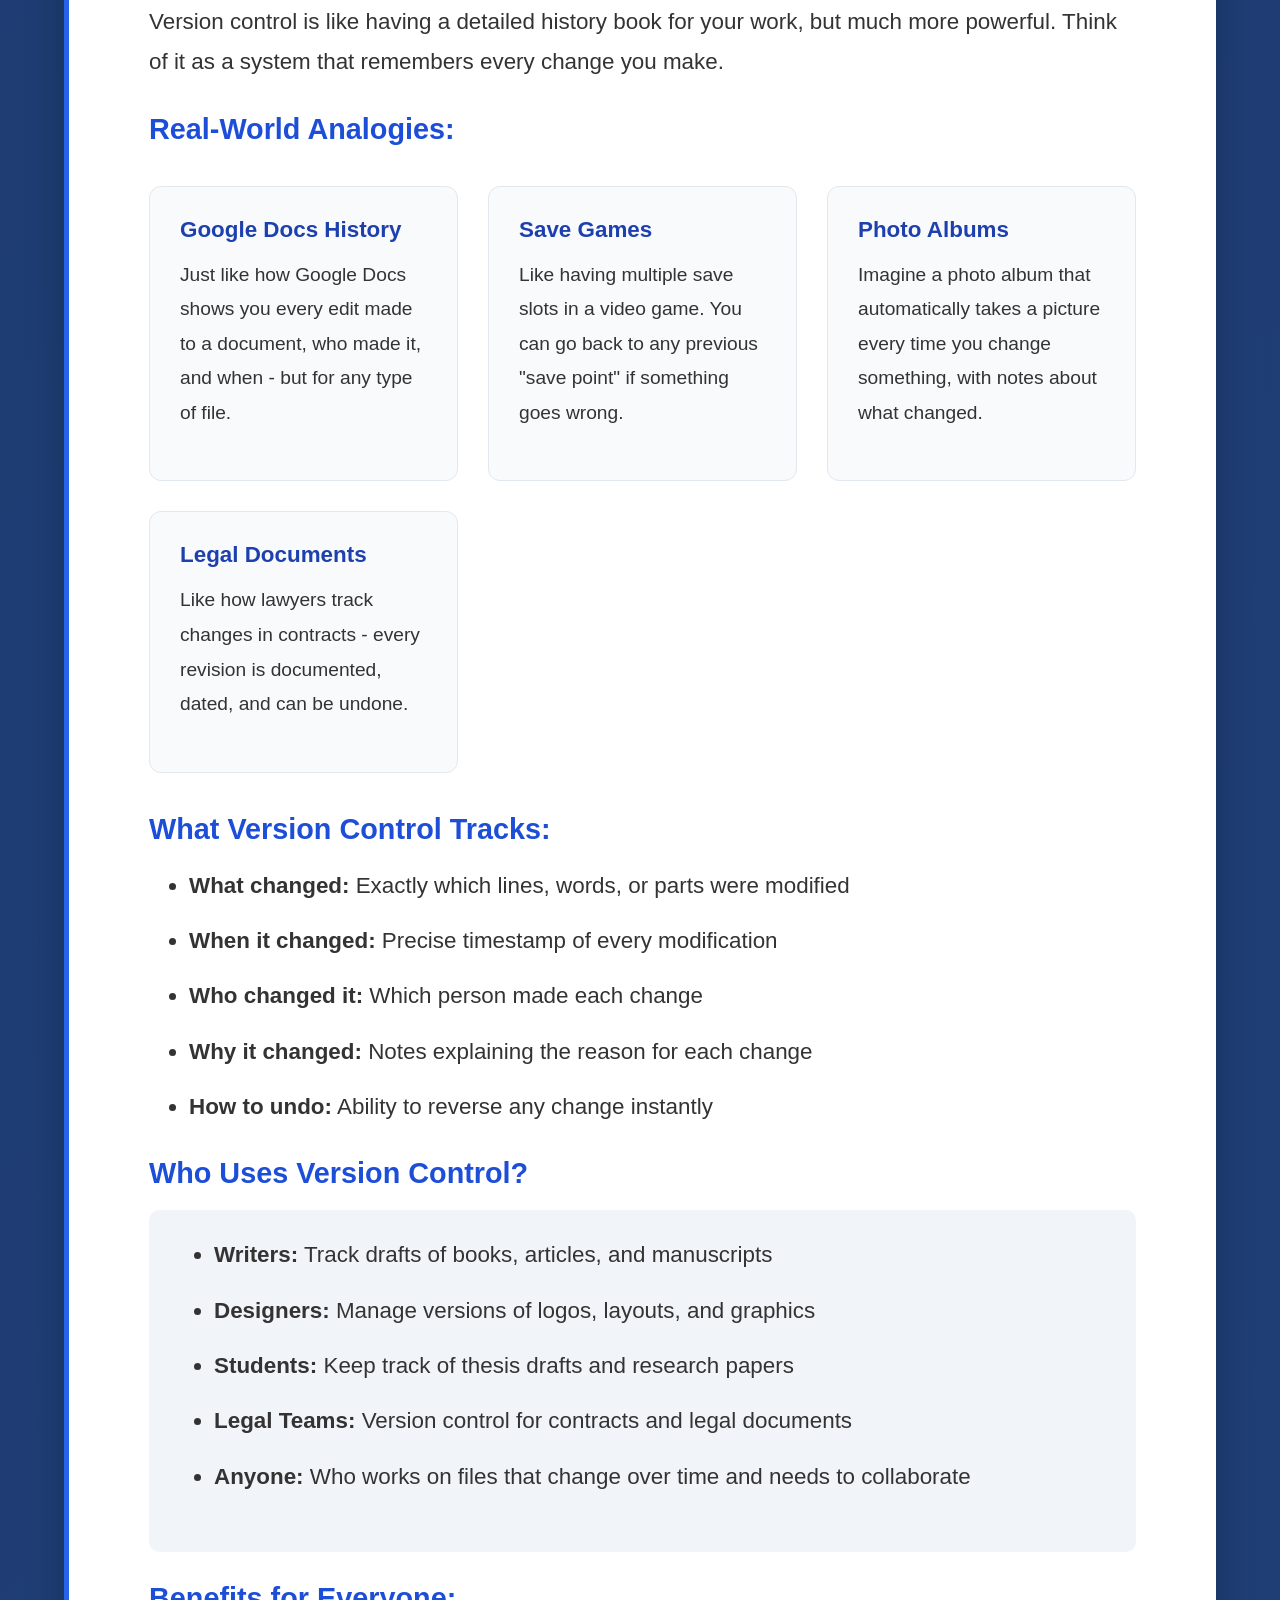
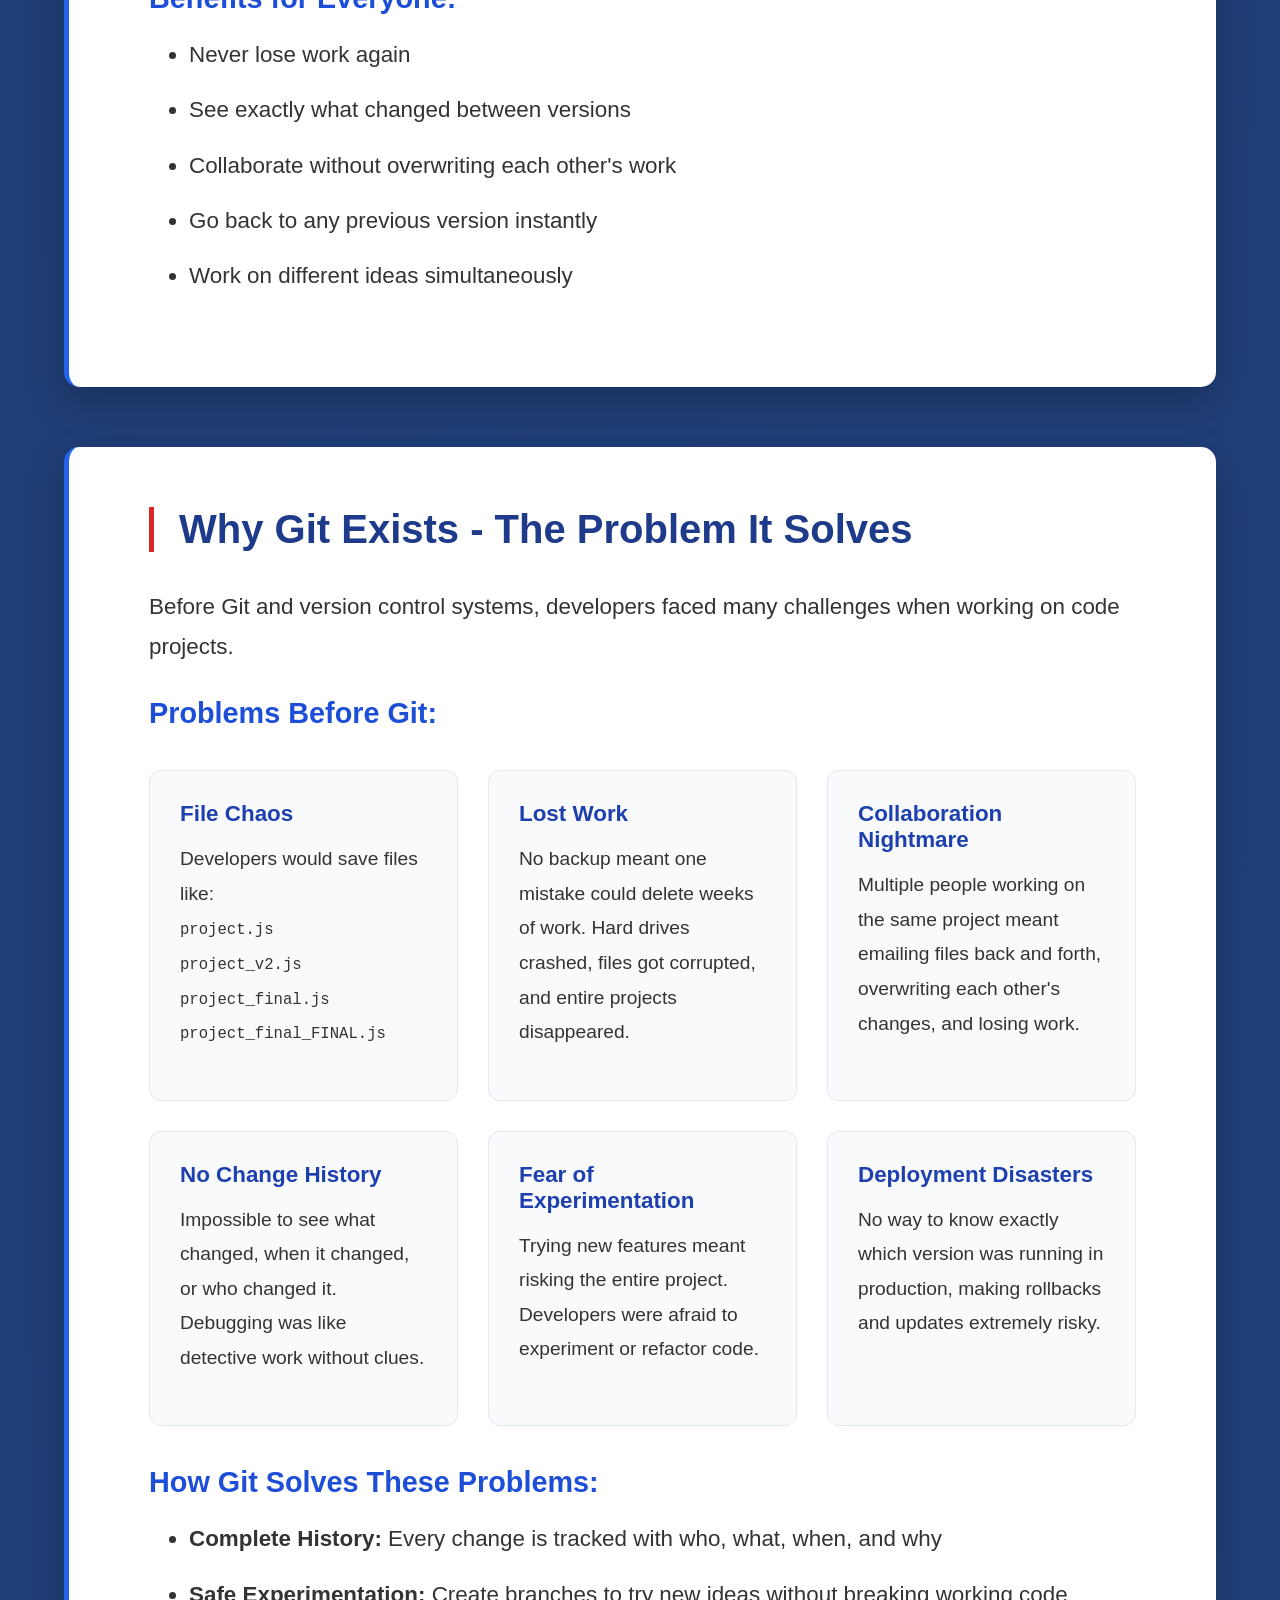
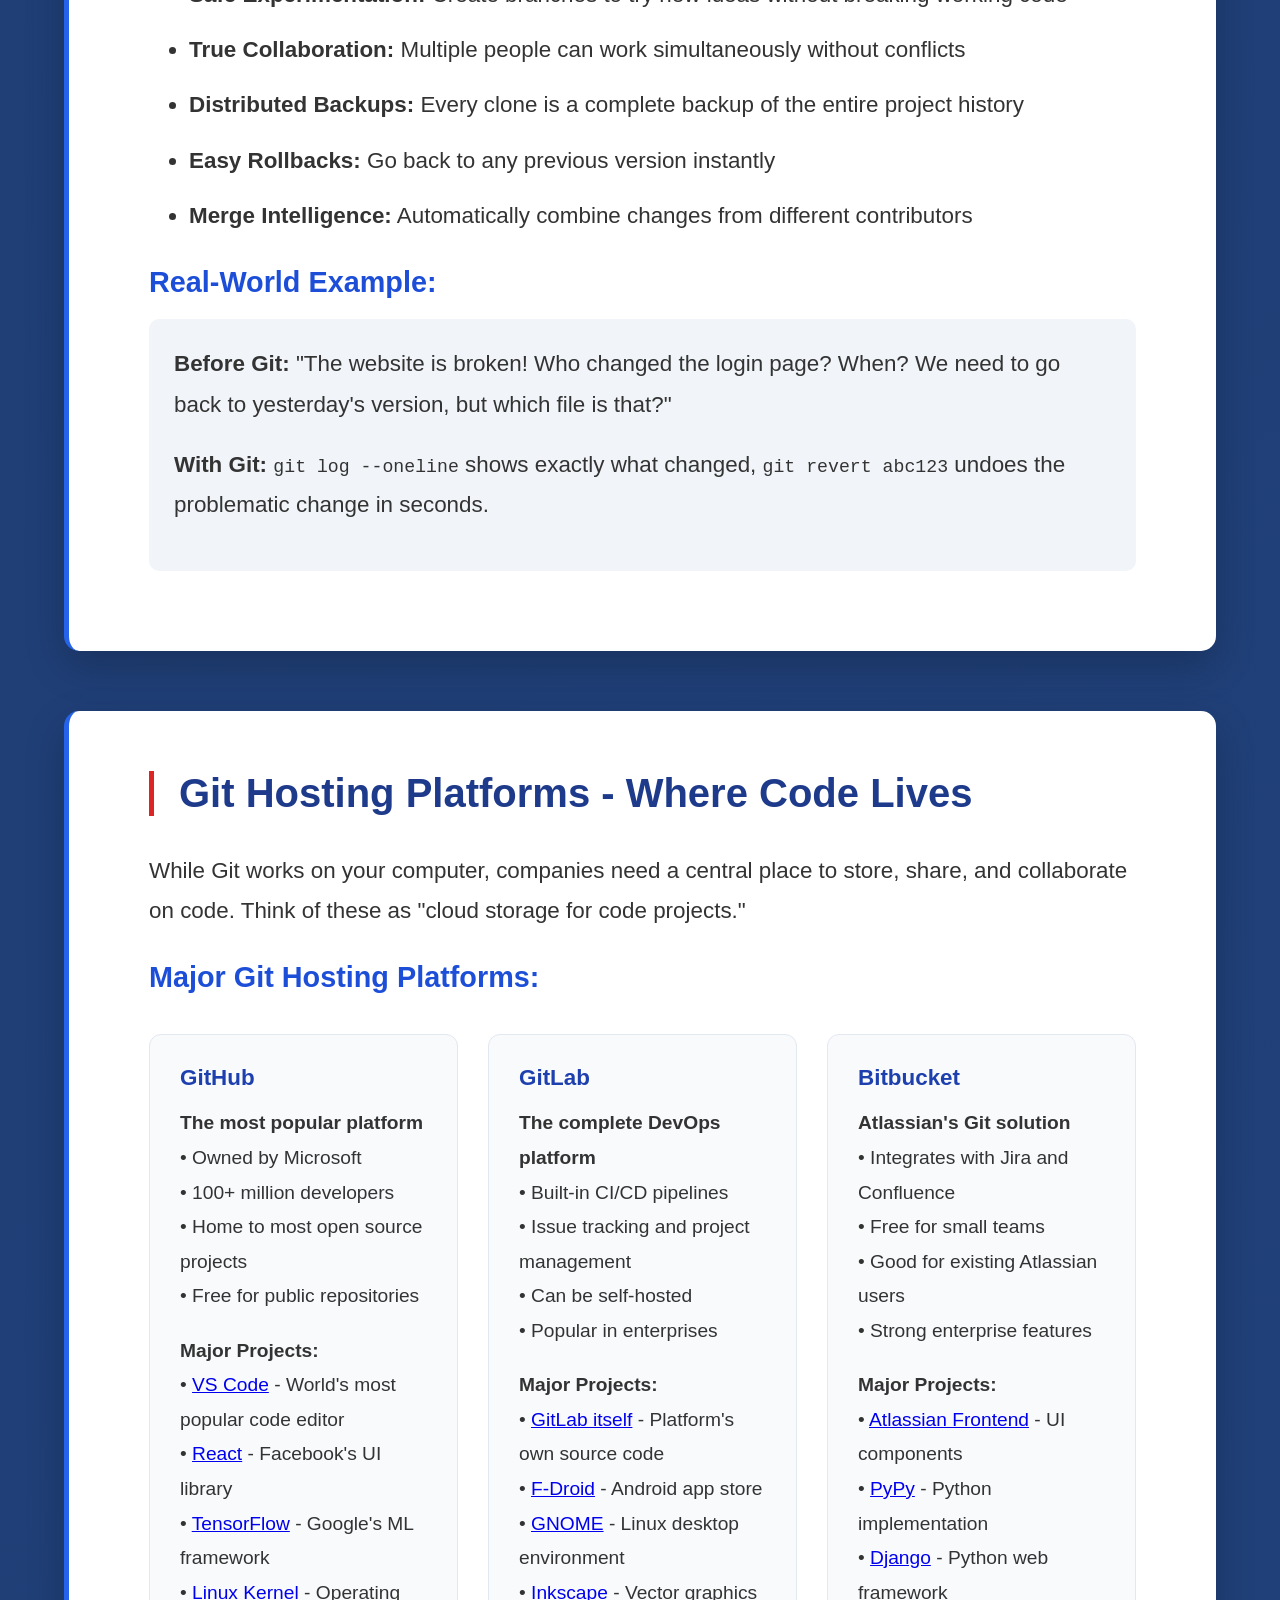
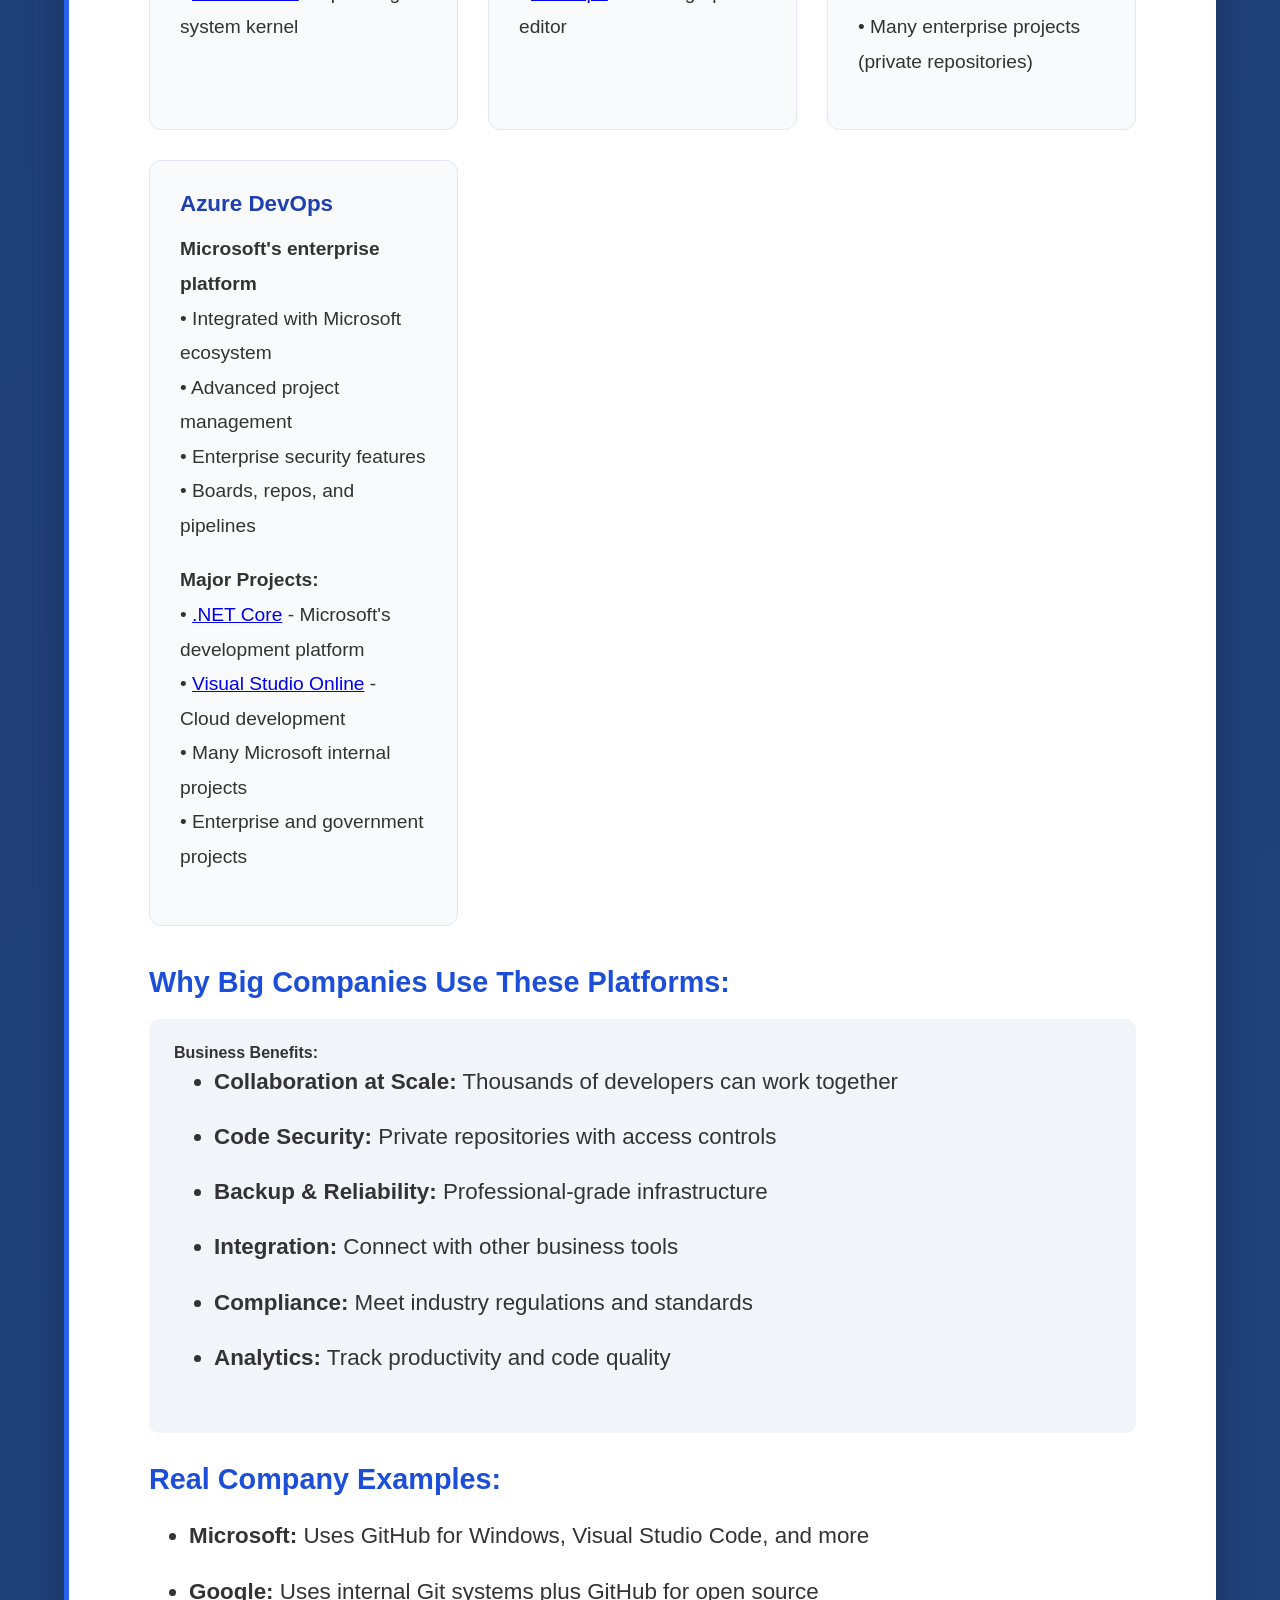
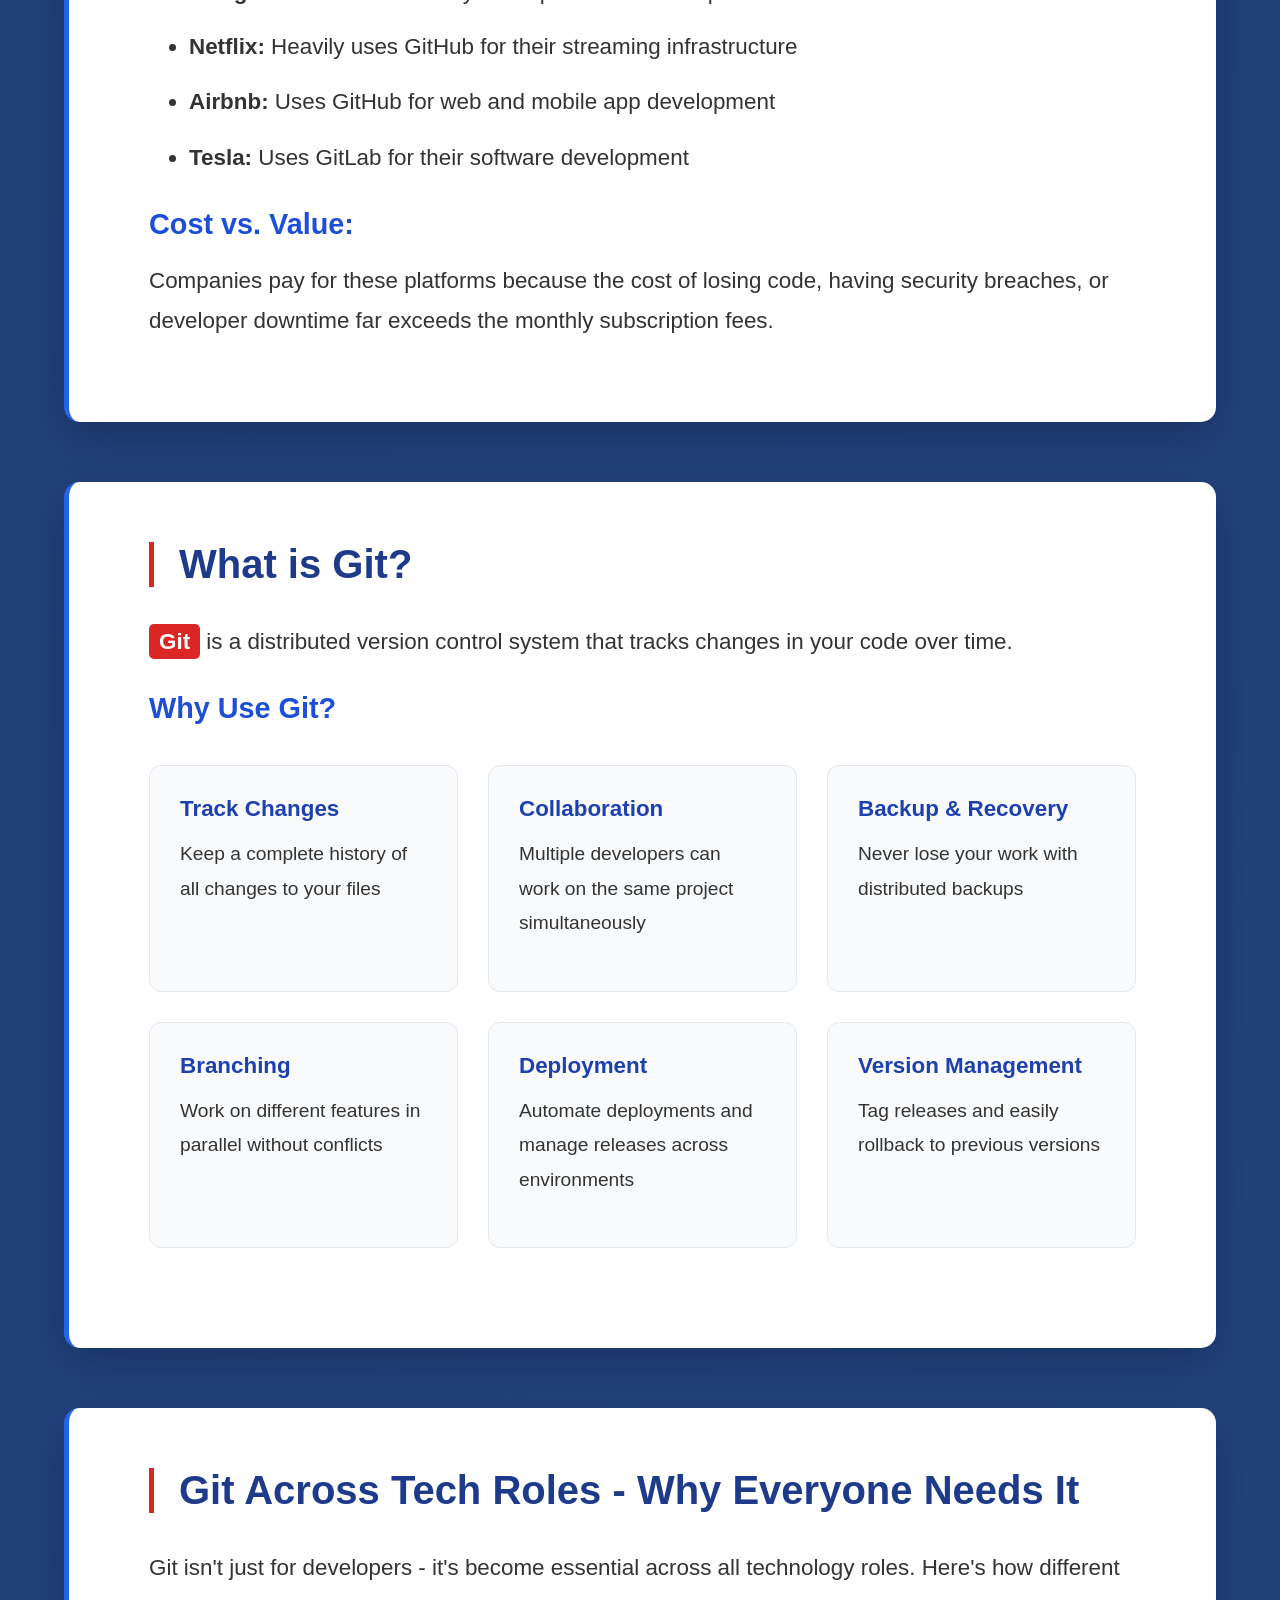
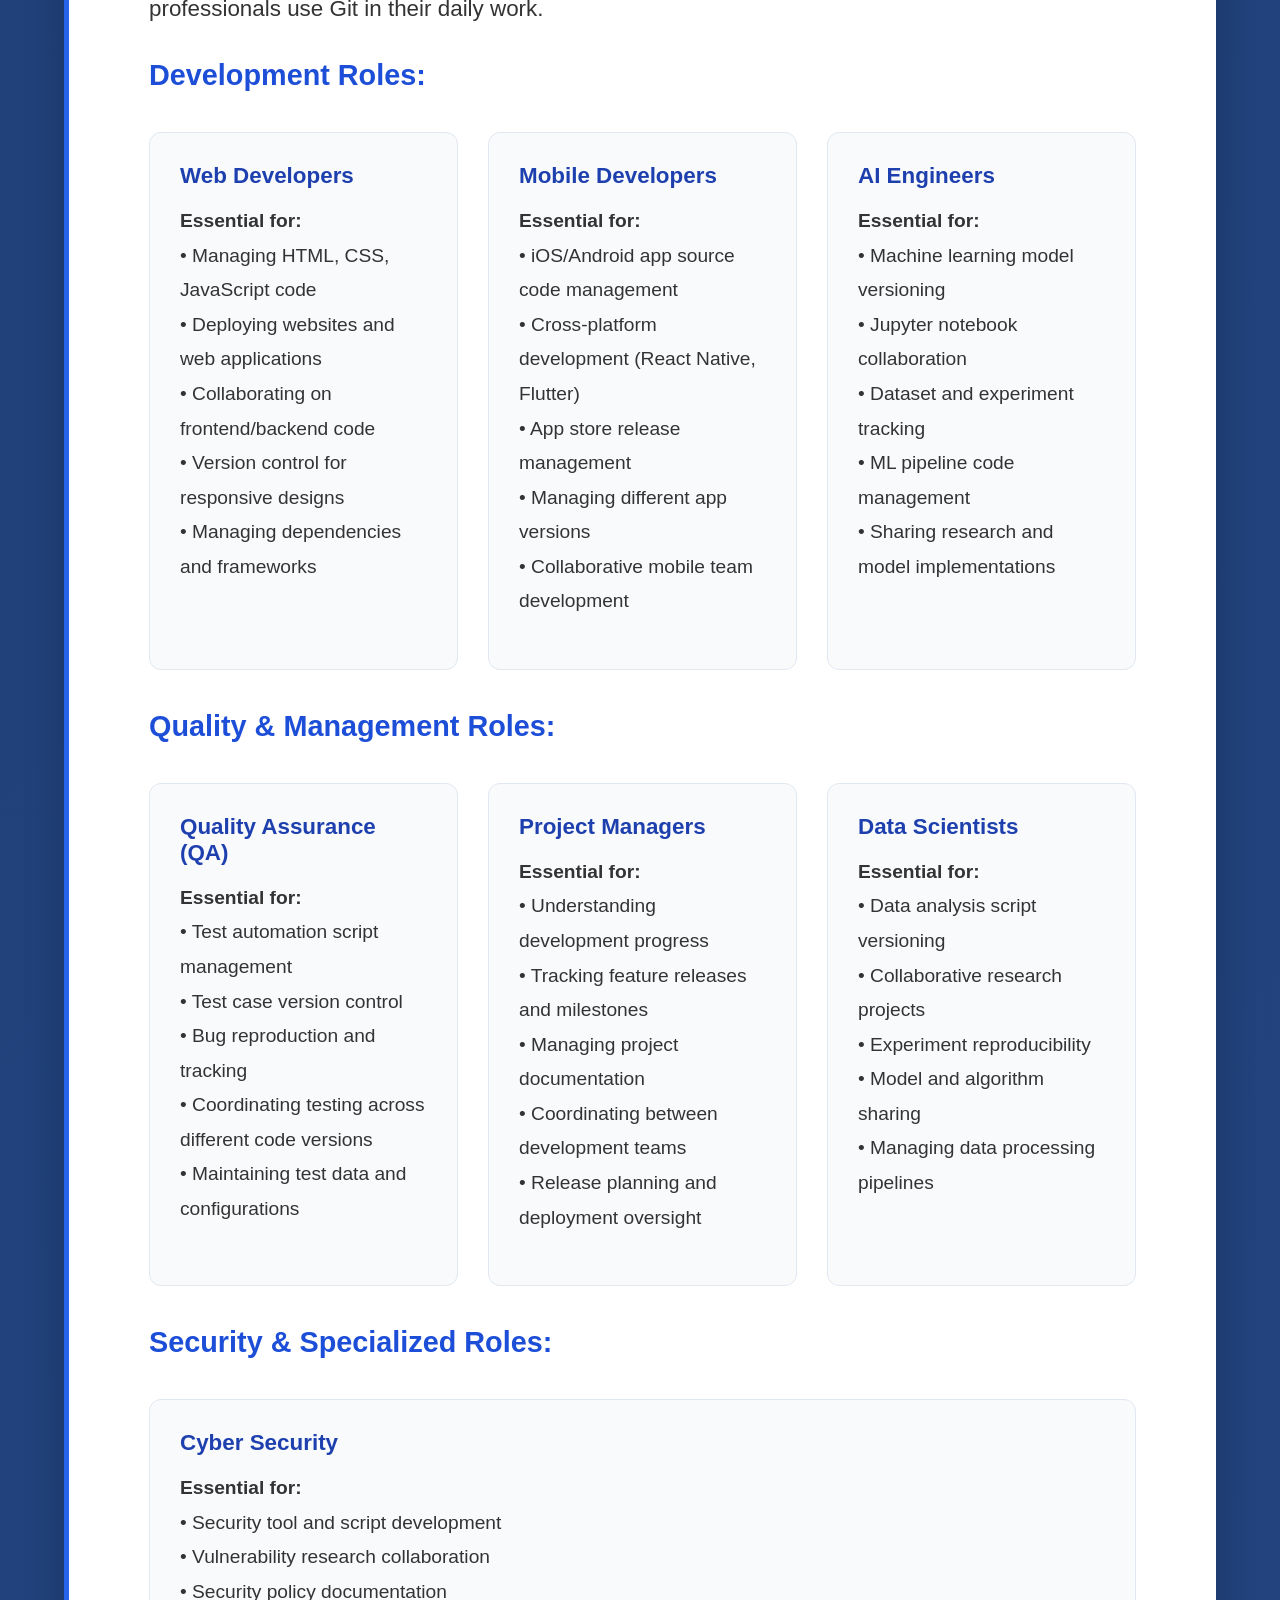
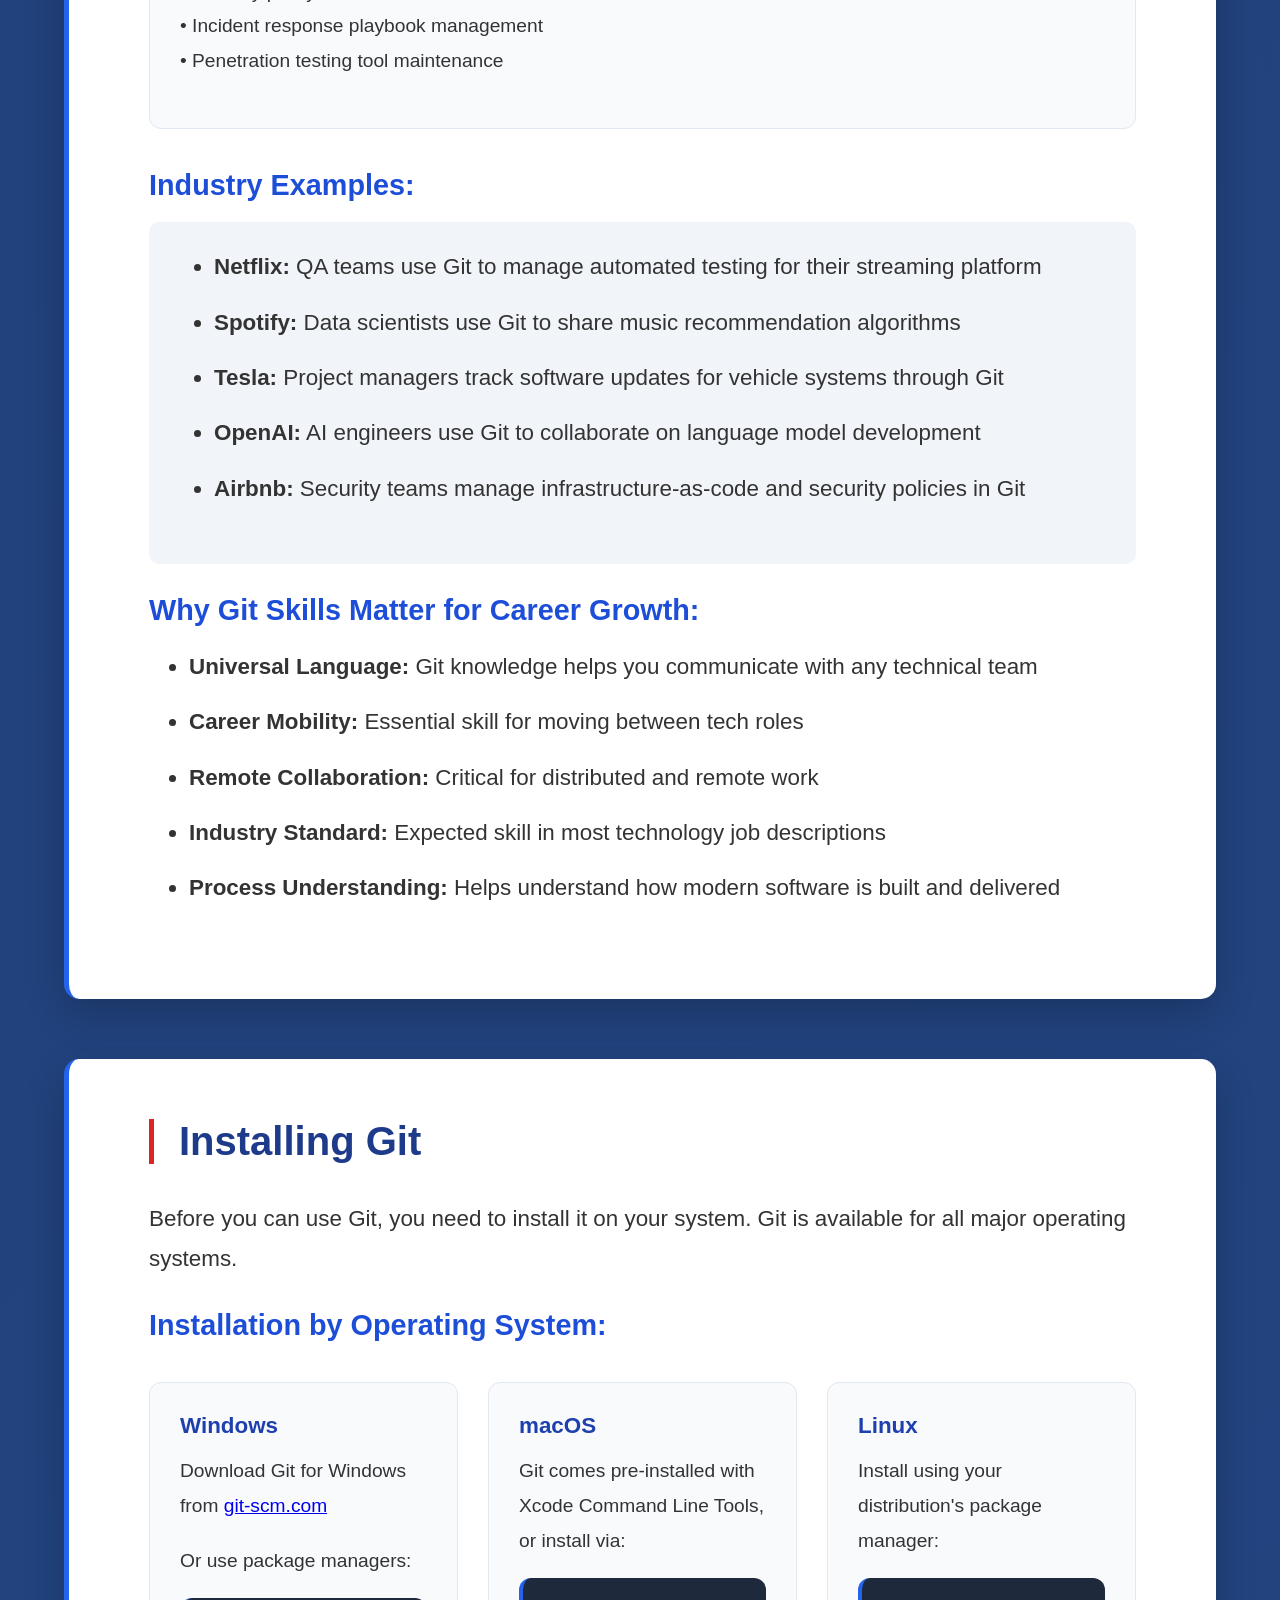
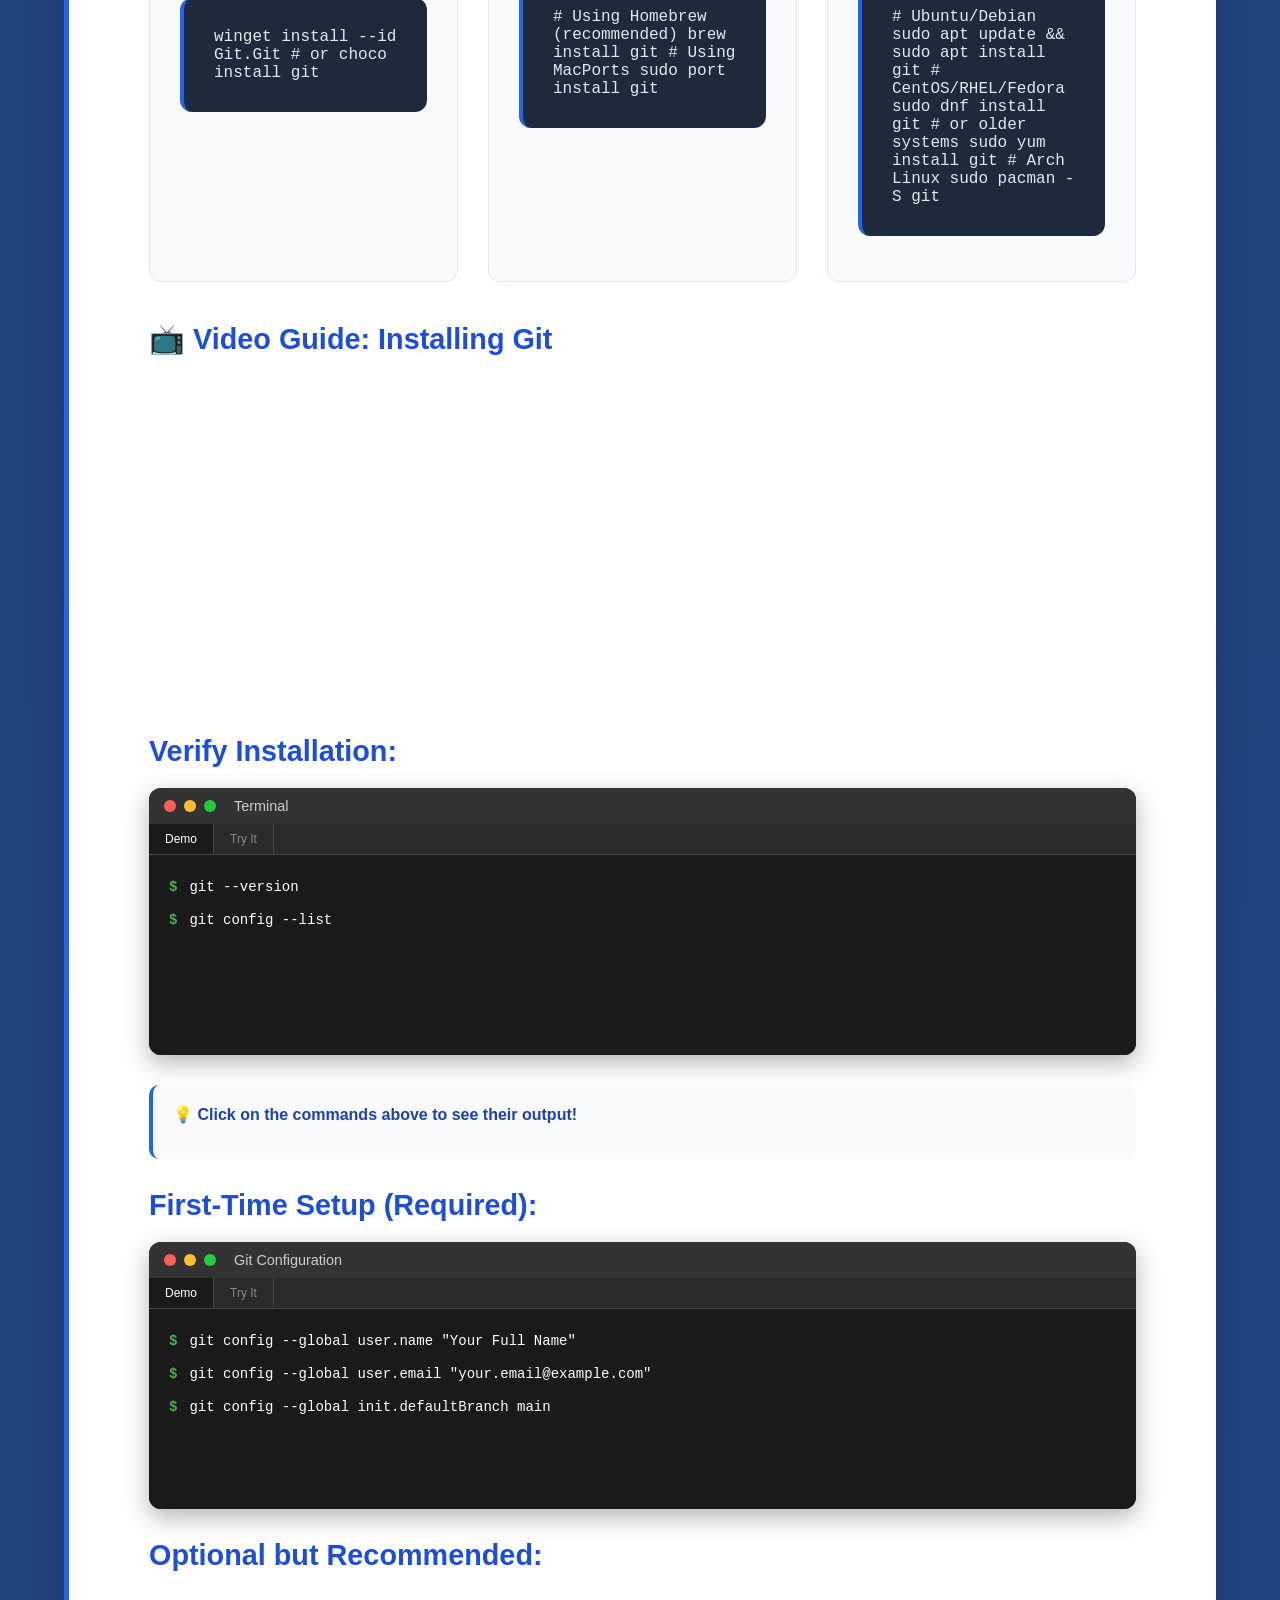
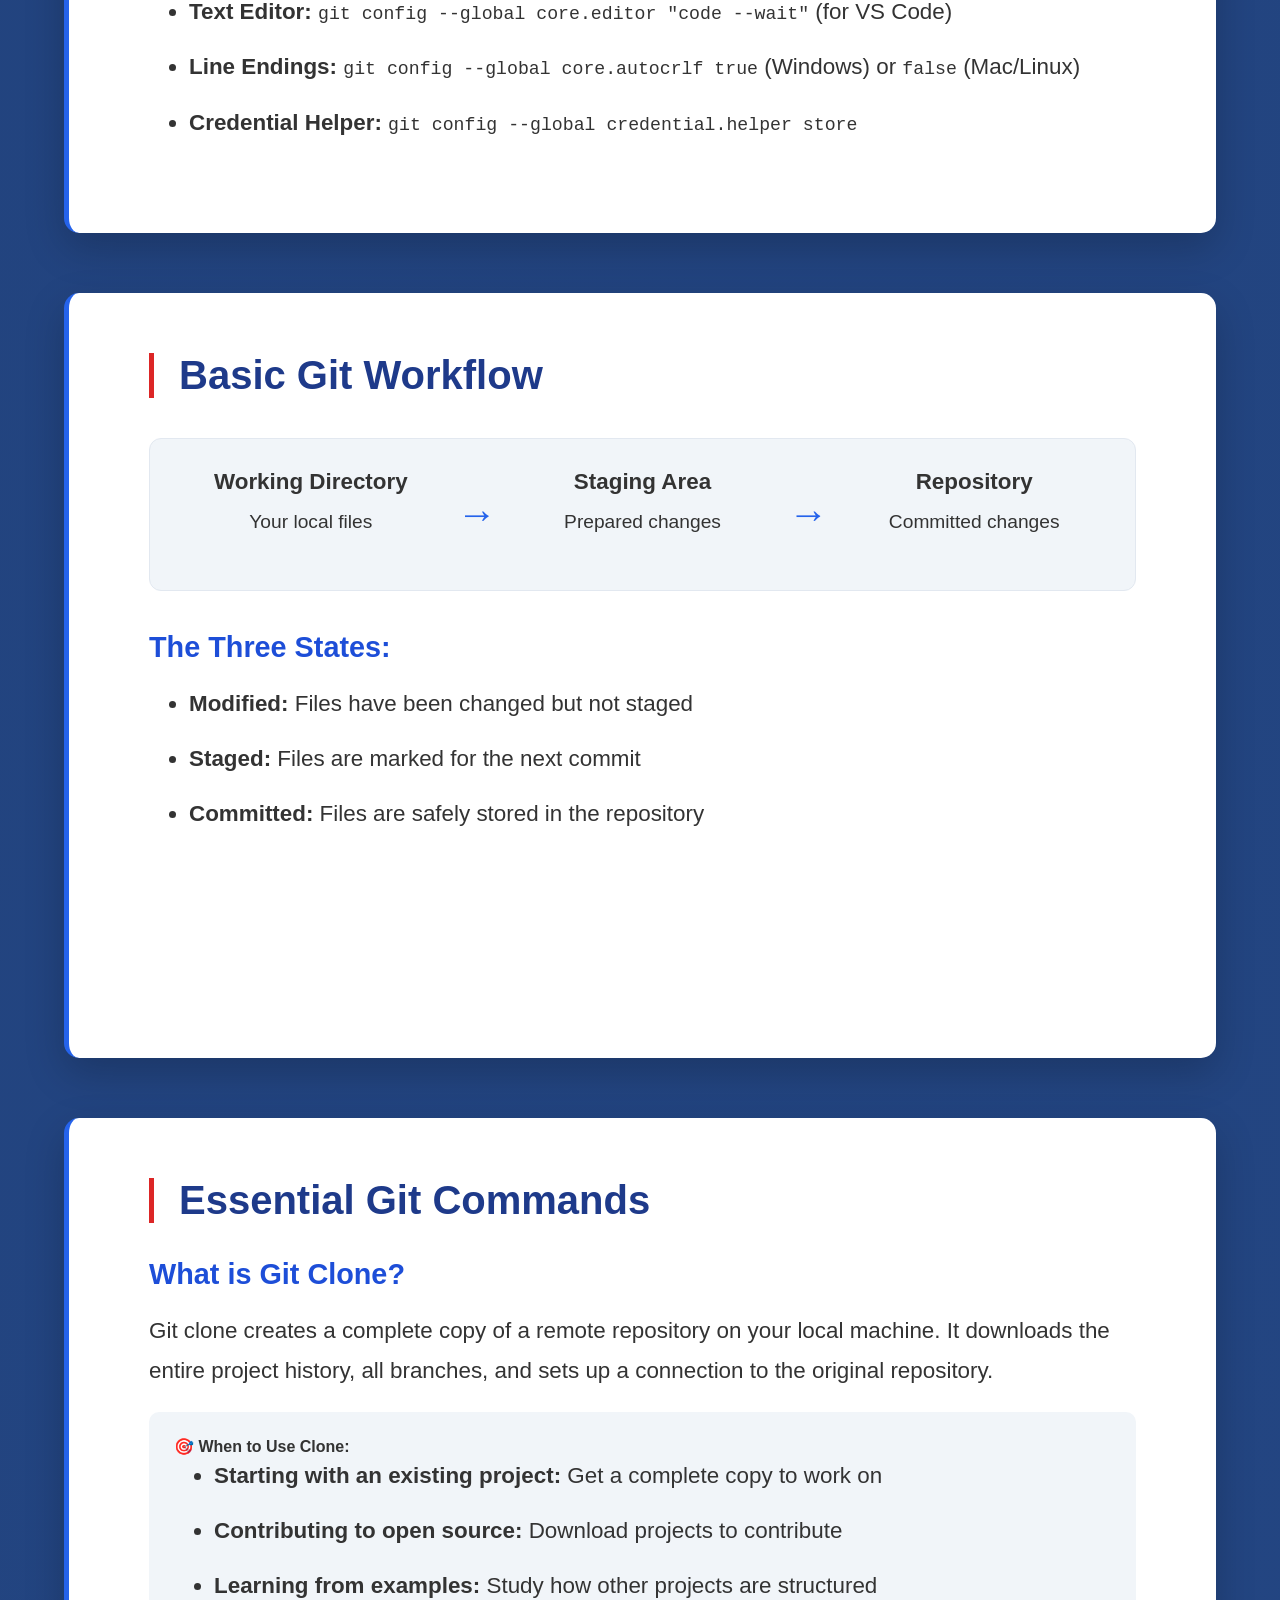
==== commit 31e774d8: "Add comprehensive Pull Request slide after Branching & Merging This new slide covers: - What is a Pu" ====
--- a/index.html
+++ b/index.html
@@ -1367,7 +1367,213 @@
             </ul>
         </div>
 
-        <!-- Slide 11: Remote Repositories -->
+        <!-- Slide 11: Pull Requests -->
+        <div class="slide">
+            <h2>Pull Requests (PRs)</h2>
+
+            <h3>What is a Pull Request?</h3>
+            <p>A <strong>Pull Request</strong> (PR) is a way to propose changes to a codebase. It's called "pull request" because you're asking the project maintainer to pull your changes into their repository.</p>
+
+            <div style="background: #f1f5f9; padding: 25px; border-radius: 10px; margin: 20px 0;">
+                <h4>🎯 Why Pull Requests Are Important:</h4>
+                <ul>
+                    <li><strong>Code Review:</strong> Team members can review your code before it's merged</li>
+                    <li><strong>Discussion:</strong> Discuss implementation details and suggest improvements</li>
+                    <li><strong>Quality Control:</strong> Catch bugs, security issues, and maintain code standards</li>
+                    <li><strong>Documentation:</strong> Create a permanent record of what changed and why</li>
+                    <li><strong>Collaboration:</strong> Essential for team projects and open source contributions</li>
+                </ul>
+            </div>
+
+            <h3>Real-Life Analogy:</h3>
+            <div class="feature-grid">
+                <div class="feature-card">
+                    <h4>📝 Essay Review</h4>
+                    <p><strong>Your draft:</strong> Code changes in your branch</p>
+                    <p><strong>Ask for review:</strong> Create a pull request</p>
+                    <p><strong>Teacher feedback:</strong> Code review comments</p>
+                    <p><strong>Revisions:</strong> Update your code based on feedback</p>
+                    <p><strong>Final grade:</strong> PR approved and merged</p>
+                </div>
+                <div class="feature-card">
+                    <h4>🏗️ Building Permit</h4>
+                    <p><strong>Your plans:</strong> Proposed code changes</p>
+                    <p><strong>Submit permit:</strong> Open a pull request</p>
+                    <p><strong>Inspector review:</strong> Team reviews your code</p>
+                    <p><strong>Make changes:</strong> Address review feedback</p>
+                    <p><strong>Approval:</strong> Merge into main branch</p>
+                </div>
+            </div>
+
+            <h3>How Pull Requests Work (GitHub/GitLab/Bitbucket):</h3>
+            <div style="background: #f0f9ff; padding: 25px; border-radius: 10px; margin: 20px 0; border-left: 4px solid #0ea5e9;">
+                <h4>📋 The Pull Request Workflow:</h4>
+                <ol style="margin-left: 20px;">
+                    <li><strong>Create a branch:</strong> Make your changes in a separate branch</li>
+                    <li><strong>Push to remote:</strong> Upload your branch to GitHub/GitLab</li>
+                    <li><strong>Open PR:</strong> Create a pull request on the platform</li>
+                    <li><strong>Describe changes:</strong> Explain what you did and why</li>
+                    <li><strong>Request reviewers:</strong> Ask team members to review</li>
+                    <li><strong>Code review:</strong> Team reviews and comments on your code</li>
+                    <li><strong>Address feedback:</strong> Make requested changes and push updates</li>
+                    <li><strong>Approval:</strong> Reviewers approve the changes</li>
+                    <li><strong>Merge:</strong> PR is merged into the main branch</li>
+                    <li><strong>Delete branch:</strong> Clean up your feature branch</li>
+                </ol>
+            </div>
+
+            <h3>Creating a Pull Request - Step by Step:</h3>
+            <div class="terminal">
+                <div class="terminal-header">
+                    <div class="terminal-button close"></div>
+                    <div class="terminal-button minimize"></div>
+                    <div class="terminal-button maximize"></div>
+                    <div class="terminal-title">Pull Request Workflow</div>
+                </div>
+                <div class="terminal-tabs">
+                    <div class="terminal-tab active" data-tab="demo11a">Demo</div>
+                    <div class="terminal-tab" data-tab="interactive11a">Try It</div>
+                </div>
+                <div class="terminal-content active">
+                    <div class="terminal-body" id="demo11a" style="display: block;">
+                        <div class="terminal-line">
+                            <span class="terminal-prompt">$</span>
+                            <span class="terminal-command" style="cursor: pointer;">git checkout -b feature/add-dark-mode</span>
+                            <span class="terminal-comment"># Create and switch to new branch</span>
+                            <div class="terminal-output" style="display: none;">Switched to a new branch 'feature/add-dark-mode'</div>
+                        </div>
+                        <div class="terminal-line">
+                            <span class="terminal-prompt">$</span>
+                            <span class="terminal-command" style="cursor: pointer;">git add .</span>
+                            <span class="terminal-comment"># Stage your changes</span>
+                            <div class="terminal-output" style="display: none;"></div>
+                        </div>
+                        <div class="terminal-line">
+                            <span class="terminal-prompt">$</span>
+                            <span class="terminal-command" style="cursor: pointer;">git commit -m "Add dark mode toggle feature"</span>
+                            <span class="terminal-comment"># Commit your changes</span>
+                            <div class="terminal-output" style="display: none;">[feature/add-dark-mode 7a8b9c0] Add dark mode toggle feature
+ 3 files changed, 125 insertions(+), 8 deletions(-)</div>
+                        </div>
+                        <div class="terminal-line">
+                            <span class="terminal-prompt">$</span>
+                            <span class="terminal-command" style="cursor: pointer;">git push origin feature/add-dark-mode</span>
+                            <span class="terminal-comment"># Push branch to remote (GitHub/GitLab)</span>
+                            <div class="terminal-output" style="display: none;">Enumerating objects: 12, done.
+Counting objects: 100% (12/12), done.
+Delta compression using up to 8 threads
+Compressing objects: 100% (8/8), done.
+Writing objects: 100% (8/8), 2.45 KiB | 2.45 MiB/s, done.
+Total 8 (delta 4), reused 0 (delta 0)
+remote:
+remote: Create a pull request for 'feature/add-dark-mode' on GitHub:
+remote:   https://github.com/username/repo/pull/new/feature/add-dark-mode
+remote:
+To github.com:username/repo.git
+ * [new branch]      feature/add-dark-mode -> feature/add-dark-mode</div>
+                        </div>
+                    </div>
+                    <div class="interactive-terminal" id="interactive11a" style="display: none;">
+                        <div class="custom-terminal">
+                            <div class="terminal-output-area"></div>
+                            <div class="terminal-input-line">
+                                <span class="terminal-prompt">$</span>
+                                <input type="text" class="terminal-input" placeholder="Type a command..." autocomplete="off">
+                            </div>
+                        </div>
+                    </div>
+                </div>
+            </div>
+
+            <div style="background: #fef3c7; padding: 25px; border-radius: 10px; margin: 20px 0; border-left: 4px solid #f59e0b;">
+                <h4>🌐 After Pushing - On GitHub/GitLab:</h4>
+                <ol style="margin-left: 20px;">
+                    <li>Visit your repository on GitHub/GitLab/Bitbucket</li>
+                    <li>Click "Compare & pull request" or "Create pull request" button</li>
+                    <li>Fill in the PR template:
+                        <ul style="margin-top: 10px;">
+                            <li><strong>Title:</strong> Brief summary (e.g., "Add dark mode toggle")</li>
+                            <li><strong>Description:</strong> What changed, why, and how to test it</li>
+                            <li><strong>Screenshots:</strong> If UI changed, include before/after images</li>
+                            <li><strong>Related issues:</strong> Link to any related tickets</li>
+                        </ul>
+                    </li>
+                    <li>Select reviewers from your team</li>
+                    <li>Add labels (e.g., "enhancement", "bug fix", "documentation")</li>
+                    <li>Click "Create pull request"</li>
+                </ol>
+            </div>
+
+            <h3>Pull Request Best Practices:</h3>
+            <div class="feature-grid">
+                <div class="feature-card">
+                    <h4>✍️ Write Clear Descriptions</h4>
+                    <ul style="font-size: 0.9em;">
+                        <li>Explain what and why</li>
+                        <li>List testing steps</li>
+                        <li>Mention breaking changes</li>
+                        <li>Include screenshots for UI</li>
+                    </ul>
+                </div>
+                <div class="feature-card">
+                    <h4>📦 Keep PRs Small</h4>
+                    <ul style="font-size: 0.9em;">
+                        <li>One feature per PR</li>
+                        <li>Easier to review</li>
+                        <li>Faster to merge</li>
+                        <li>Easier to revert if needed</li>
+                    </ul>
+                </div>
+                <div class="feature-card">
+                    <h4>💬 Be Responsive</h4>
+                    <ul style="font-size: 0.9em;">
+                        <li>Reply to comments promptly</li>
+                        <li>Address feedback quickly</li>
+                        <li>Ask questions if unclear</li>
+                        <li>Mark resolved discussions</li>
+                    </ul>
+                </div>
+                <div class="feature-card">
+                    <h4>✅ Ensure Quality</h4>
+                    <ul style="font-size: 0.9em;">
+                        <li>Run all tests before submitting</li>
+                        <li>Check for linting errors</li>
+                        <li>Update documentation</li>
+                        <li>Resolve merge conflicts</li>
+                    </ul>
+                </div>
+            </div>
+
+            <h3>Reviewing a Pull Request:</h3>
+            <div style="background: #f1f5f9; padding: 20px; border-radius: 10px; margin: 20px 0;">
+                <h4>🔍 As a Reviewer, Check For:</h4>
+                <ul>
+                    <li><strong>Functionality:</strong> Does the code do what it's supposed to?</li>
+                    <li><strong>Code Quality:</strong> Is it readable, maintainable, and well-structured?</li>
+                    <li><strong>Tests:</strong> Are there tests? Do they cover edge cases?</li>
+                    <li><strong>Performance:</strong> Any potential bottlenecks or inefficiencies?</li>
+                    <li><strong>Security:</strong> Any vulnerabilities or sensitive data exposed?</li>
+                    <li><strong>Documentation:</strong> Is the code and functionality documented?</li>
+                </ul>
+            </div>
+
+            <div style="background: #dcfce7; padding: 20px; border-radius: 10px; margin: 20px 0; border-left: 4px solid #22c55e;">
+                <h4>💡 Pro Tips:</h4>
+                <ul>
+                    <li><strong>Draft PRs:</strong> Use "Draft" mode for work-in-progress to get early feedback</li>
+                    <li><strong>Link Issues:</strong> Use keywords like "Fixes #123" to auto-close related issues</li>
+                    <li><strong>CI/CD Integration:</strong> Automated tests run on every PR before merge</li>
+                    <li><strong>Protected Branches:</strong> Require PR reviews before merging to main/master</li>
+                    <li><strong>Squash Commits:</strong> Combine multiple commits into one clean commit when merging</li>
+                </ul>
+            </div>
+
+            <div class="interactive-demo">
+                <div class="demo-title">🚀 Pull Requests are the cornerstone of modern collaborative development - they ensure code quality and knowledge sharing across the team!</div>
+            </div>
+        </div>
+
+        <!-- Slide 12: Remote Repositories -->
         <div class="slide">
             <h2>Remote Repositories</h2>
             
@@ -1449,7 +1655,7 @@
             </ul>
         </div>
 
-        <!-- Slide 12: Best Practices -->
+        <!-- Slide 13: Best Practices -->
         <div class="slide">
             <h2>Git Best Practices</h2>
             
@@ -1480,7 +1686,7 @@
             </ul>
         </div>
 
-        <!-- Slide 13: Troubleshooting -->
+        <!-- Slide 14: Troubleshooting -->
         <div class="slide">
             <h2>Common Issues & Solutions</h2>
             
@@ -1543,7 +1749,7 @@
             </ul>
         </div>
 
-        <!-- Slide 14: Commits & Branch Management -->
+        <!-- Slide 15: Commits & Branch Management -->
         <div class="slide">
             <h2>Git Commits & Branch Management</h2>
 
@@ -1771,7 +1977,7 @@
             </div>
         </div>
 
-        <!-- Slide 15: Next Steps -->
+        <!-- Slide 16: Next Steps -->
         <div class="slide">
             <h2>Next Steps</h2>
             
@@ -1801,7 +2007,7 @@
     </div>
 
     <div class="slide-counter">
-        <span id="current-slide">1</span> / <span id="total-slides">15</span>
+        <span id="current-slide">1</span> / <span id="total-slides">16</span>
     </div>
 
     <div class="navigation">
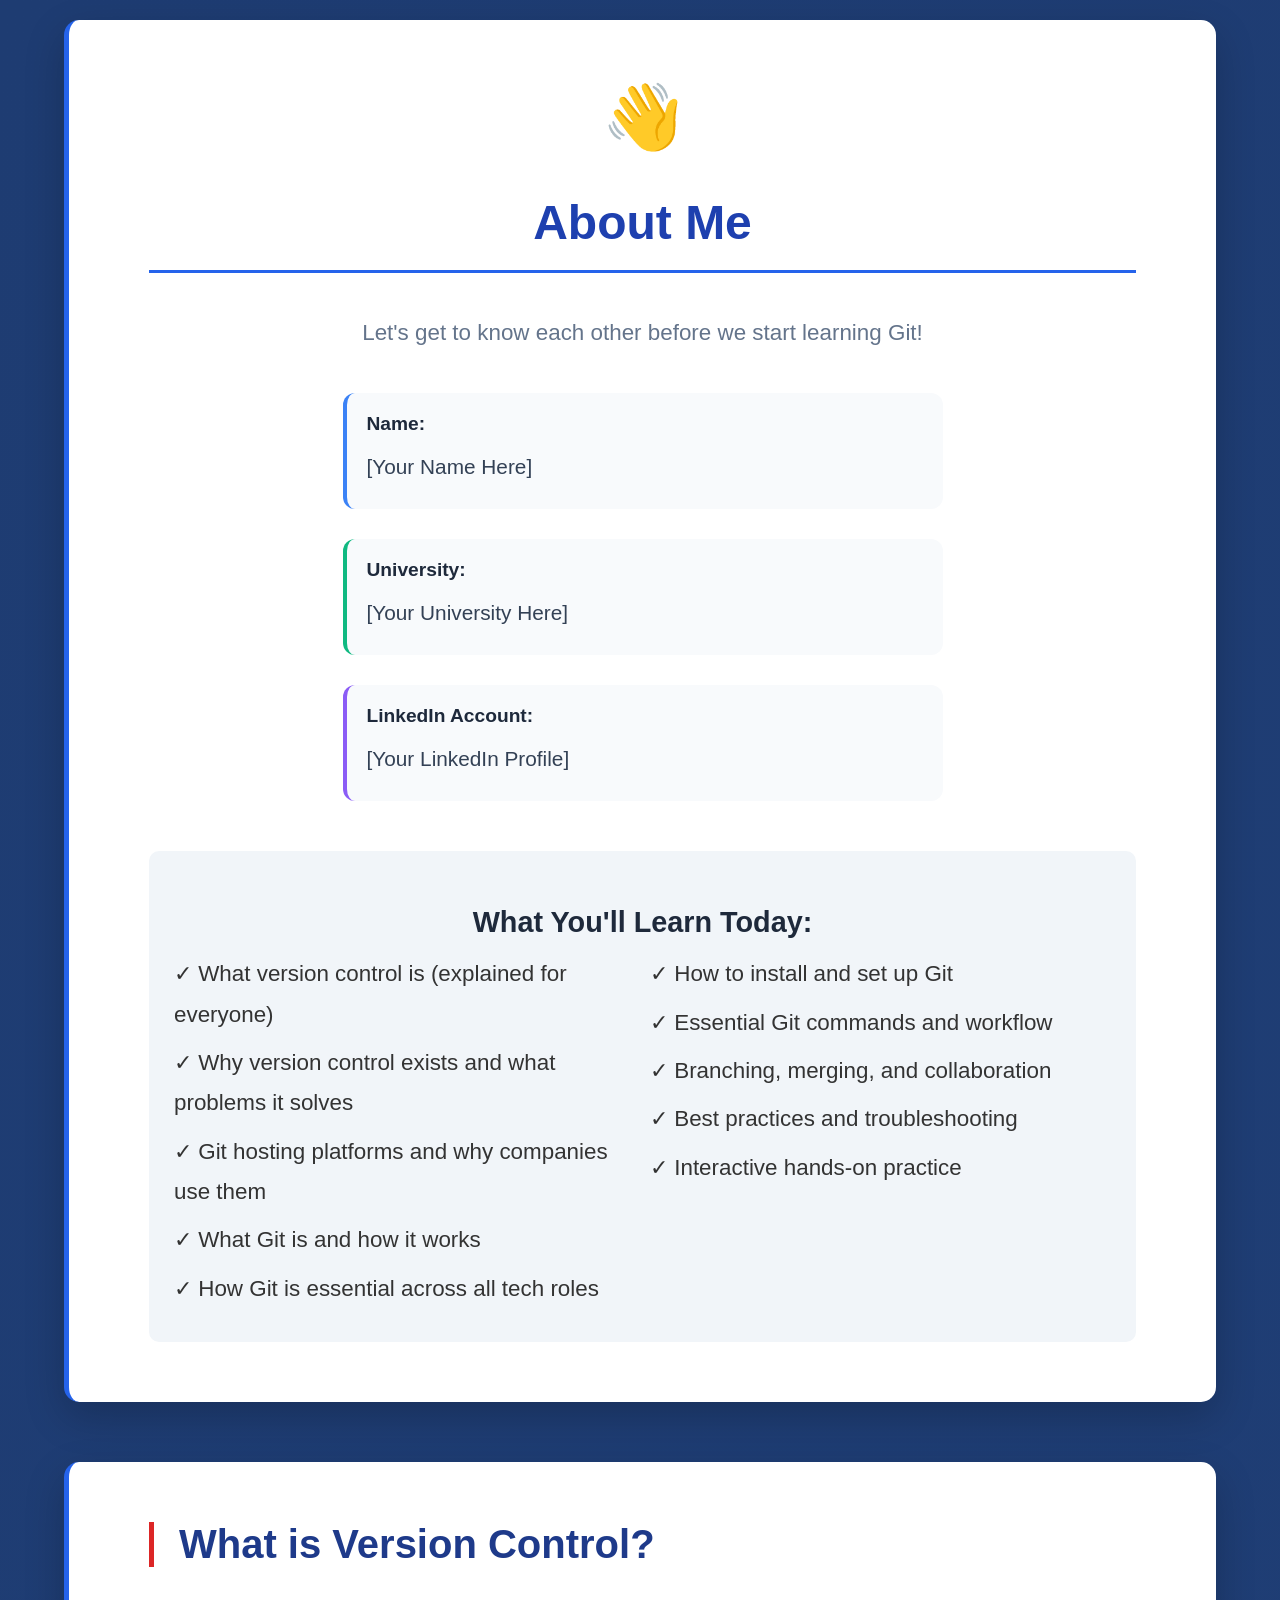
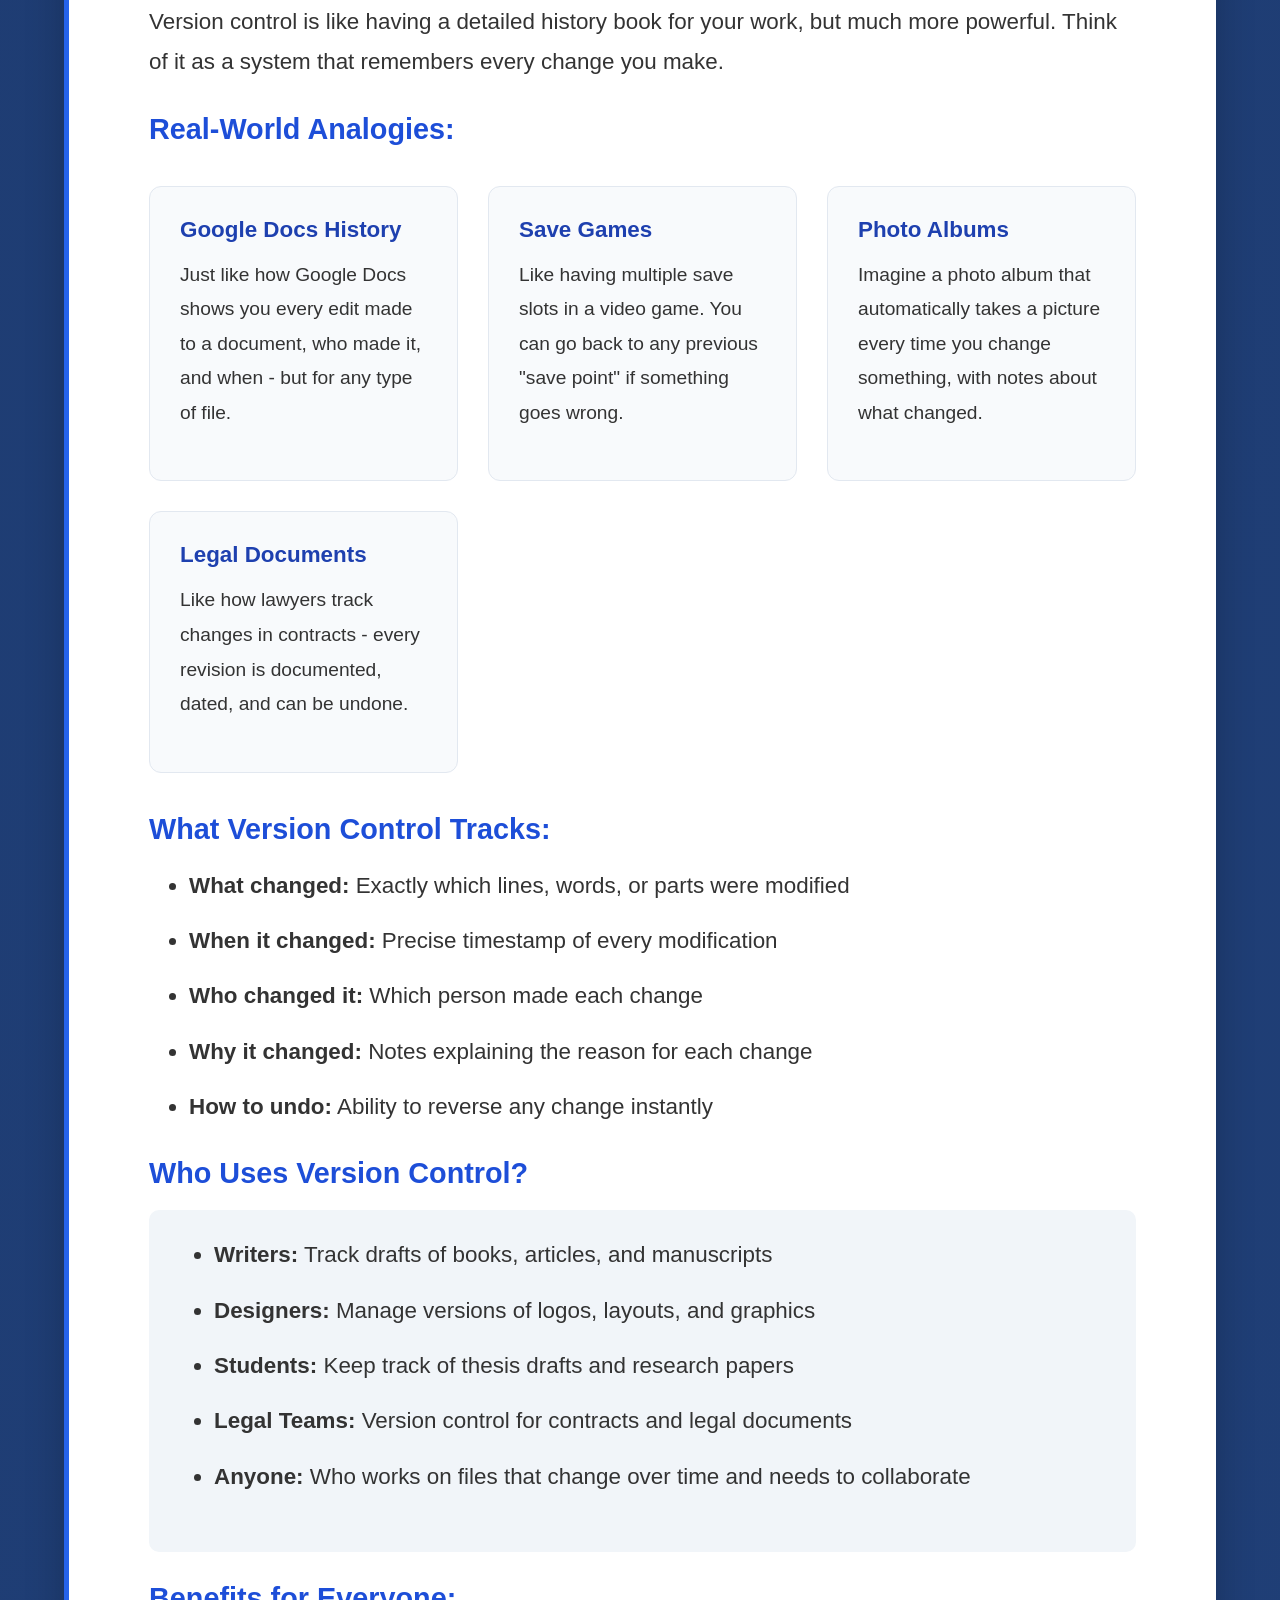
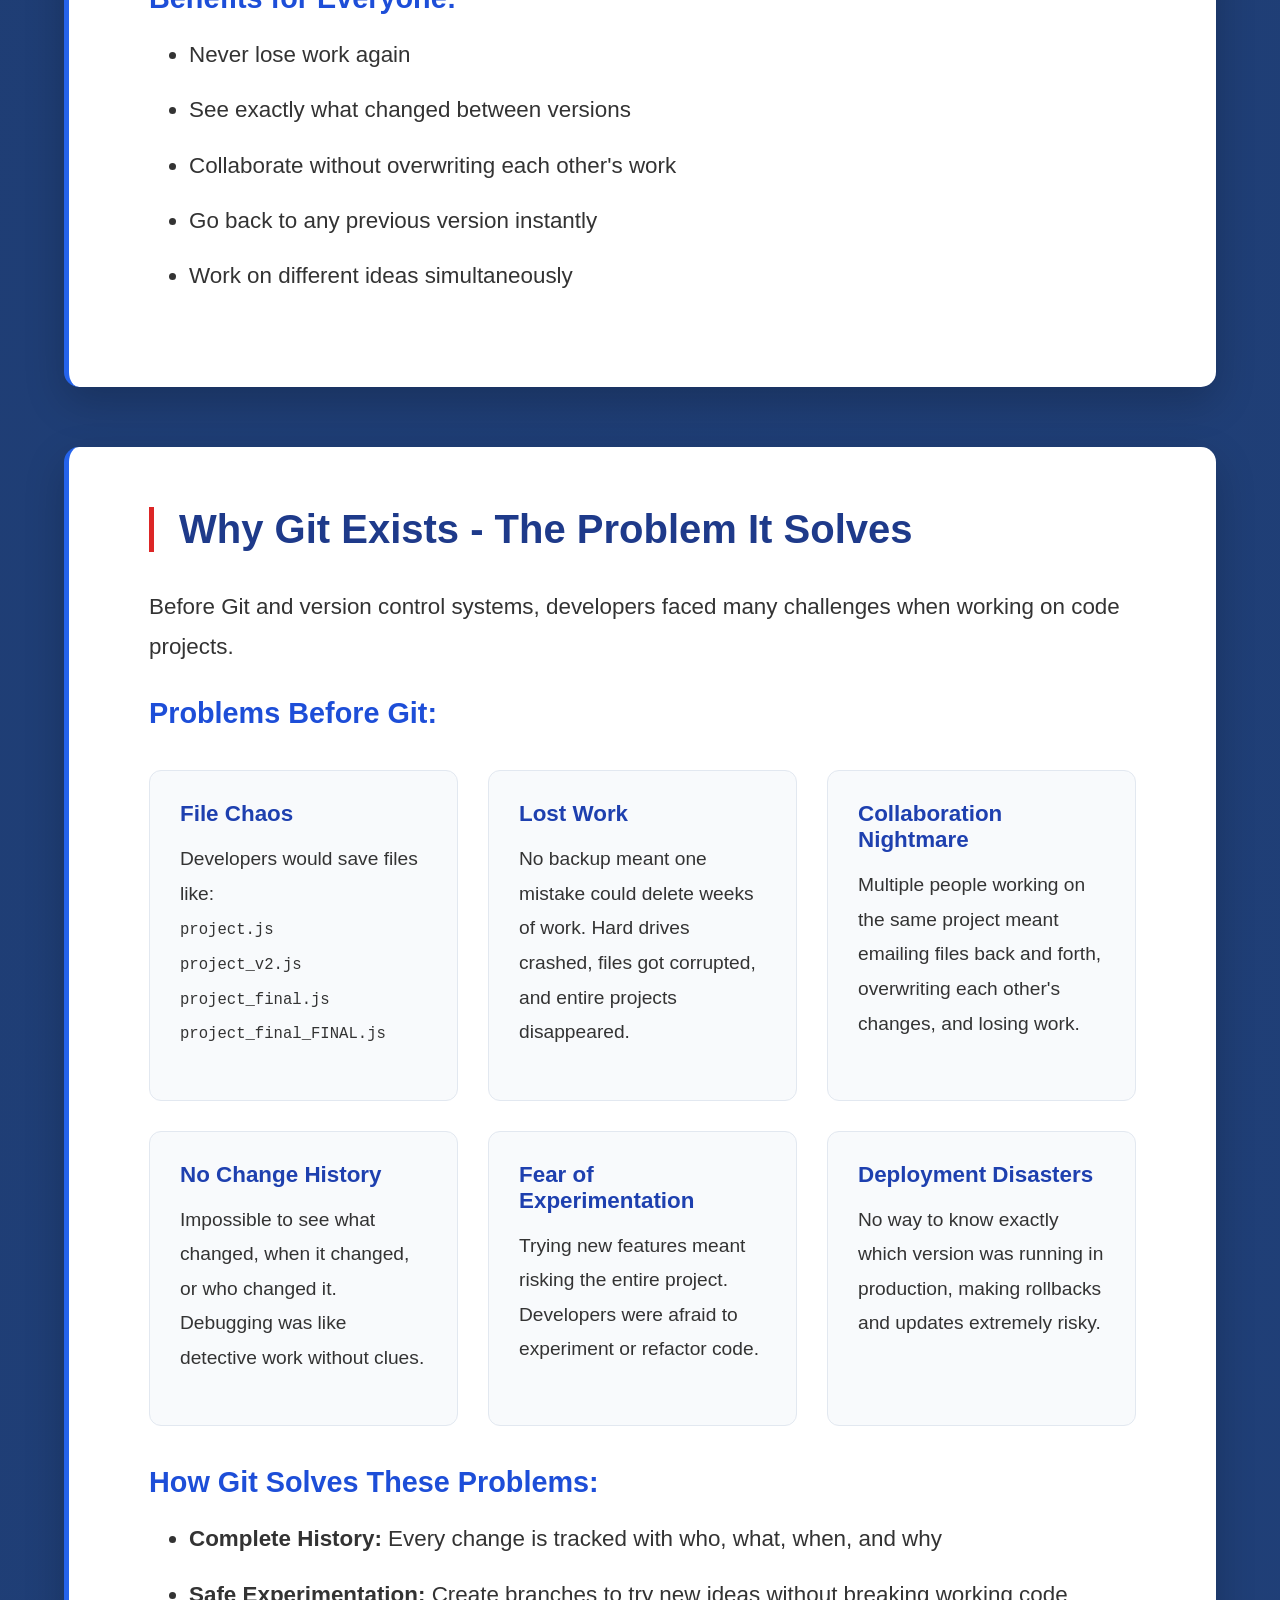
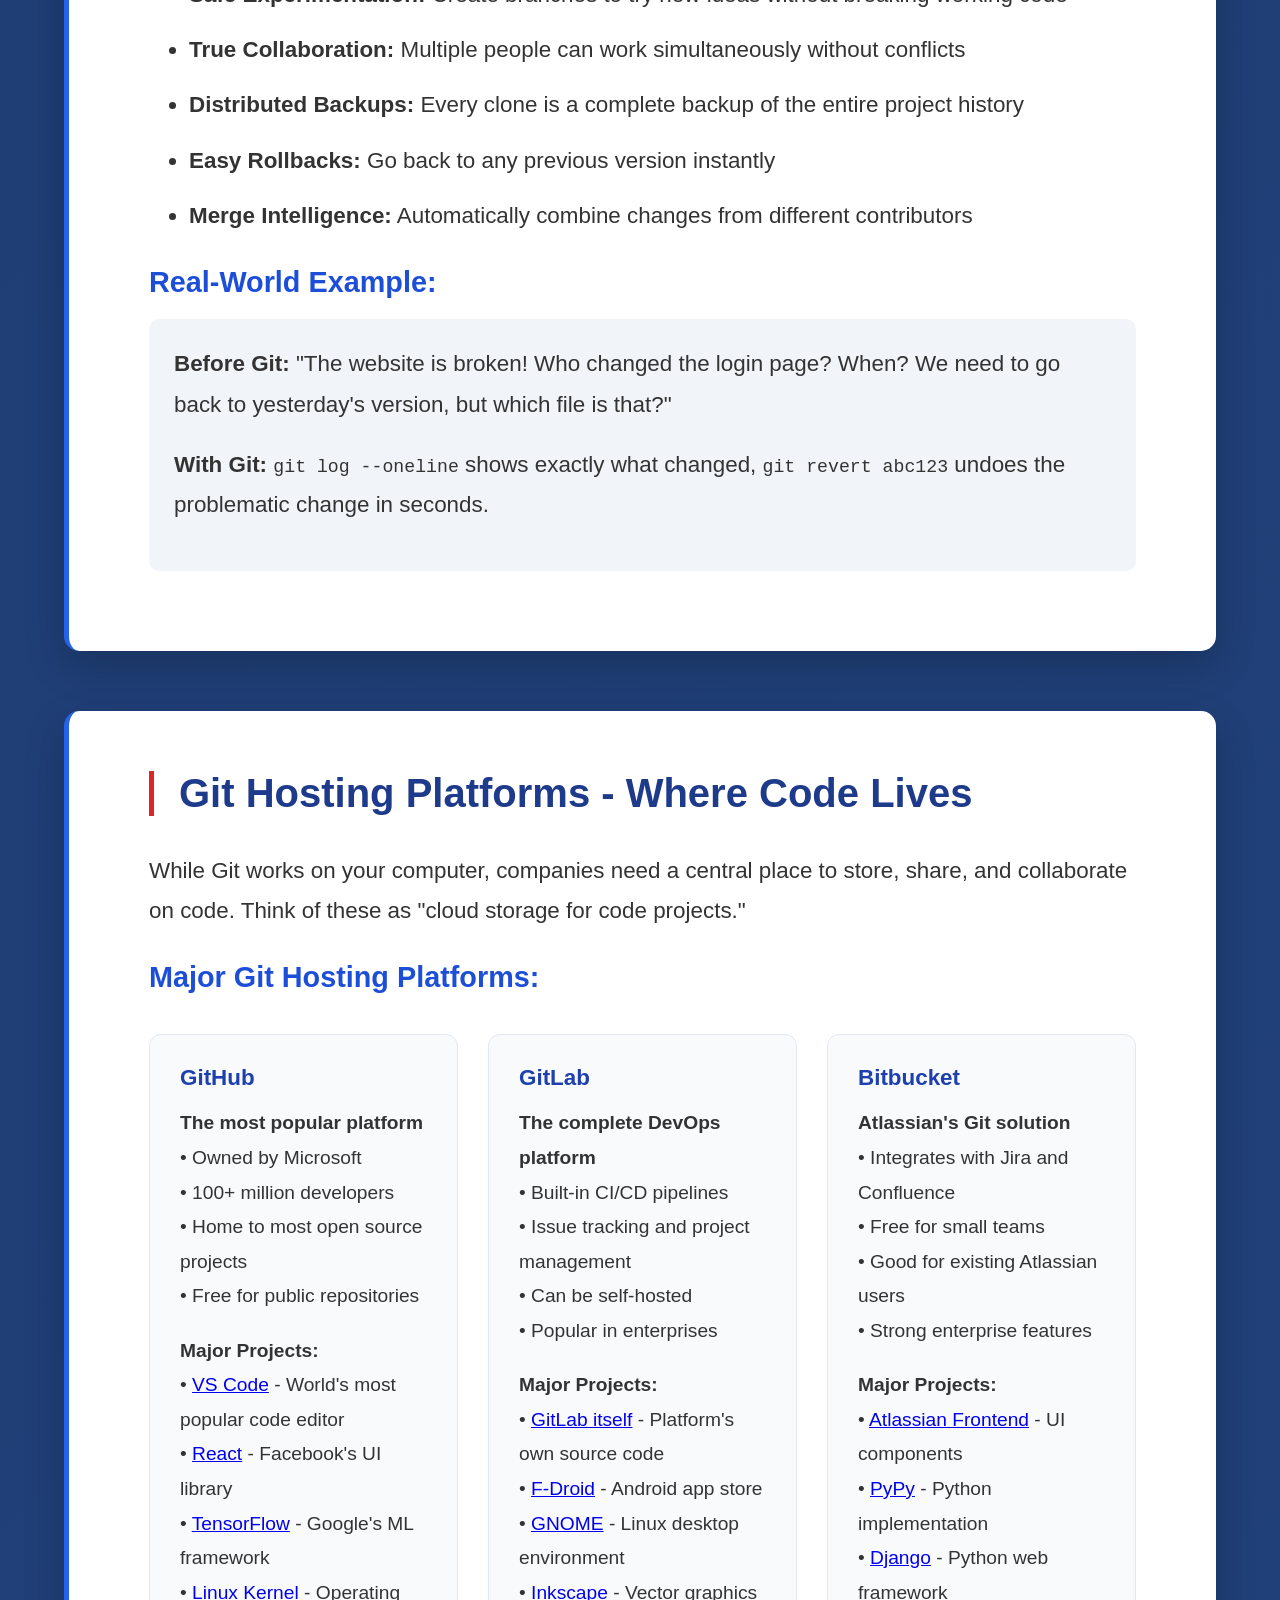
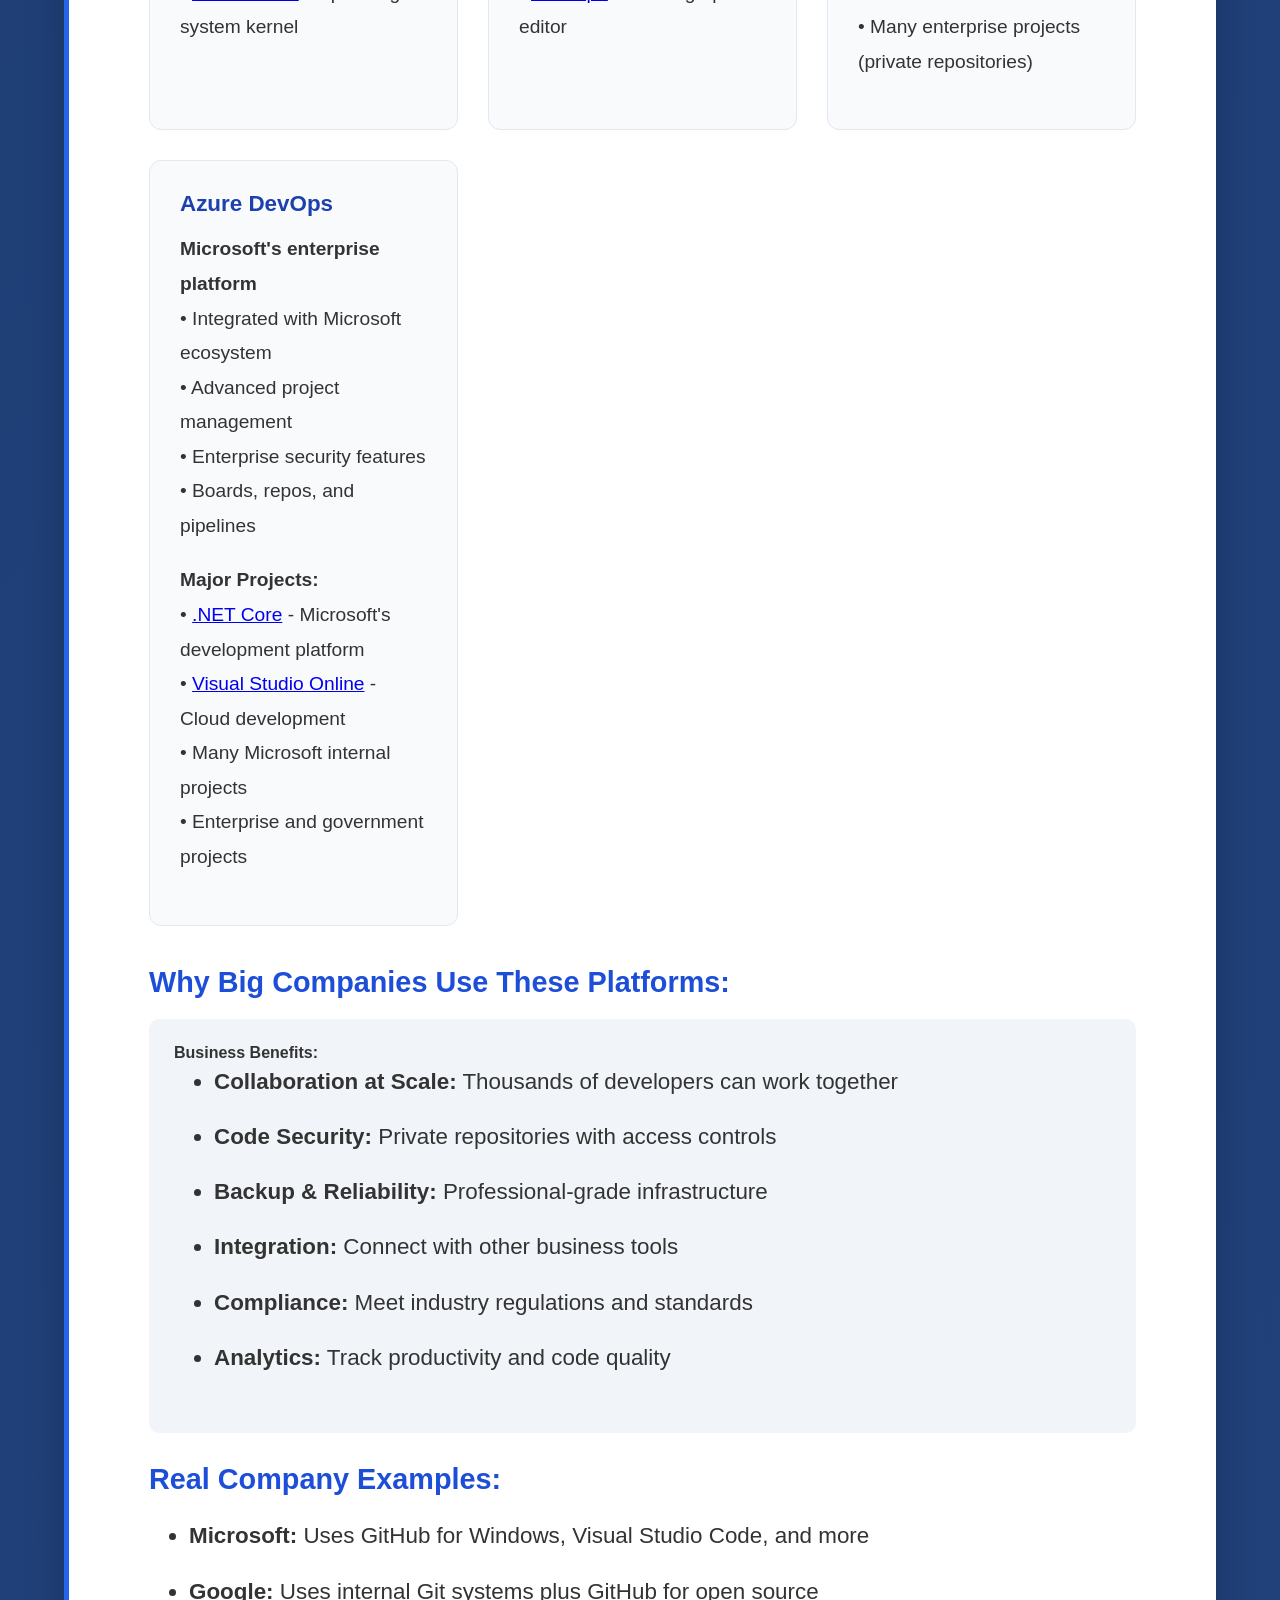
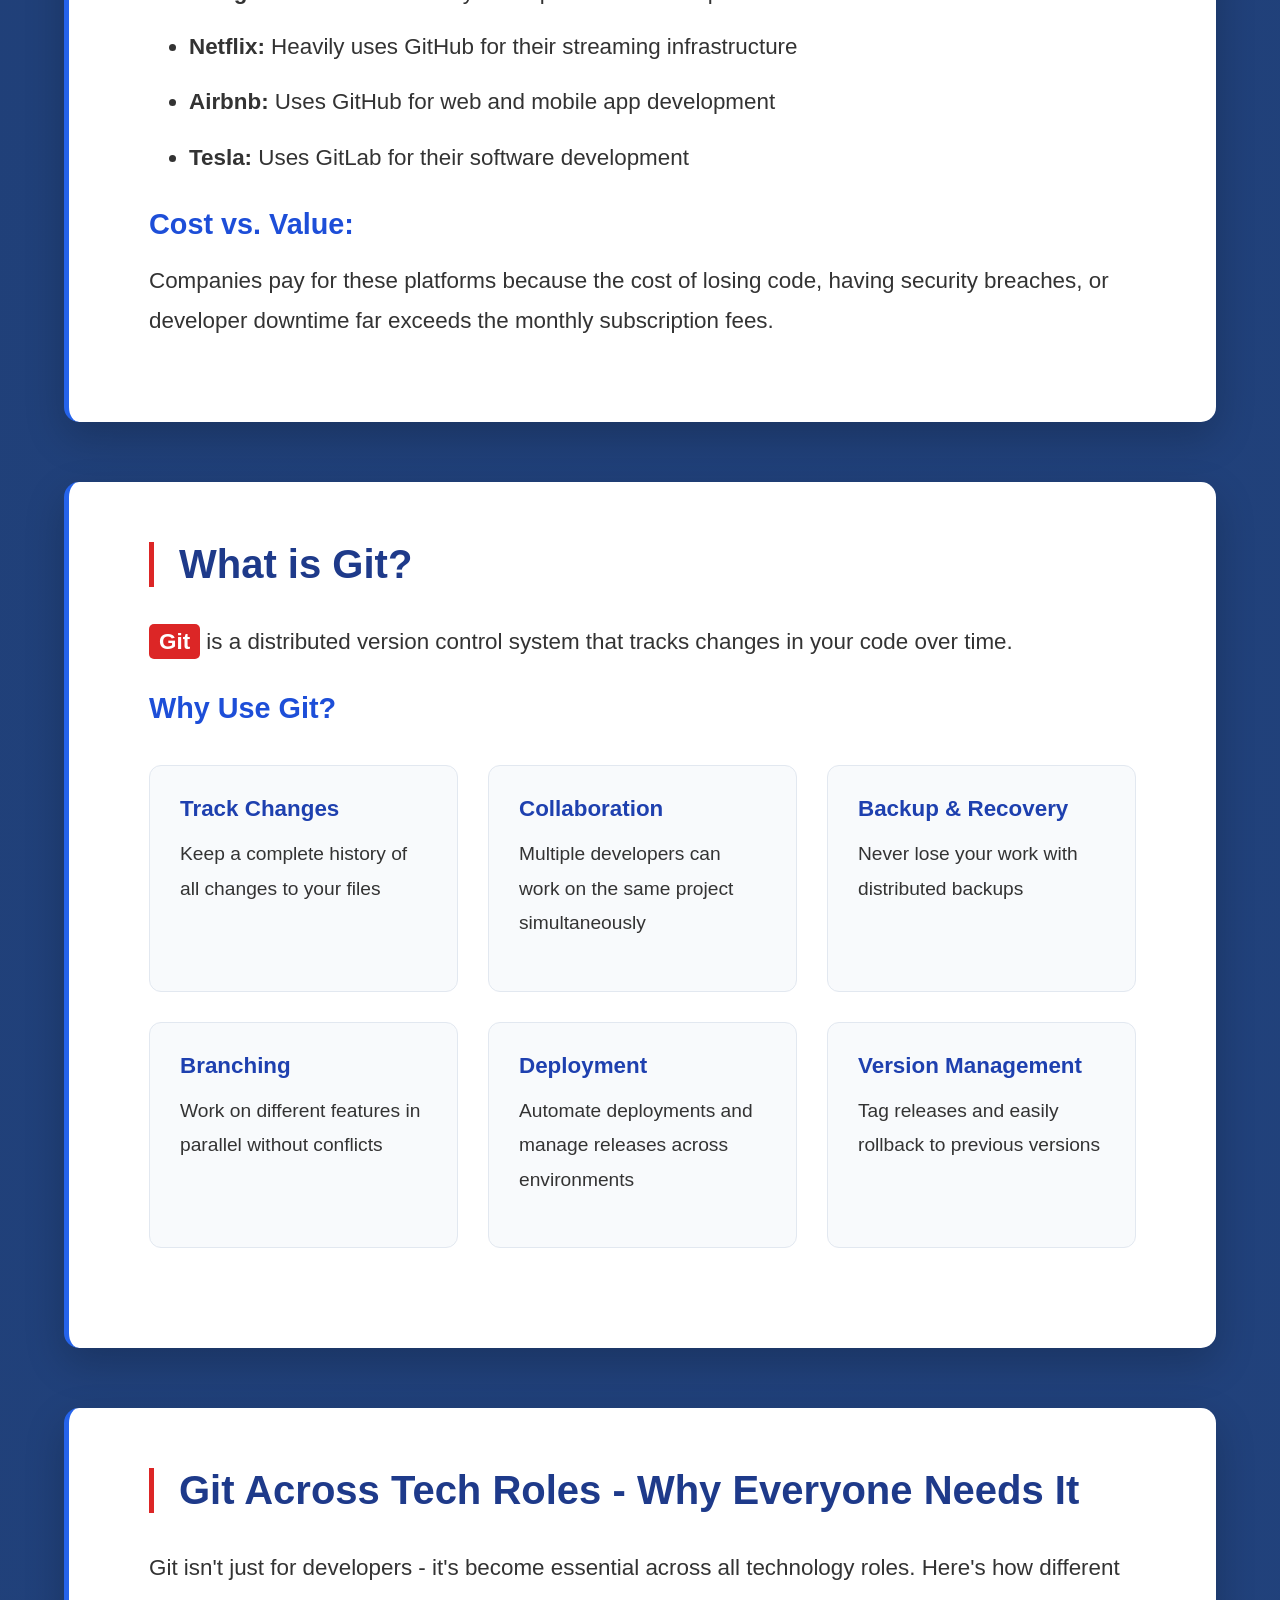
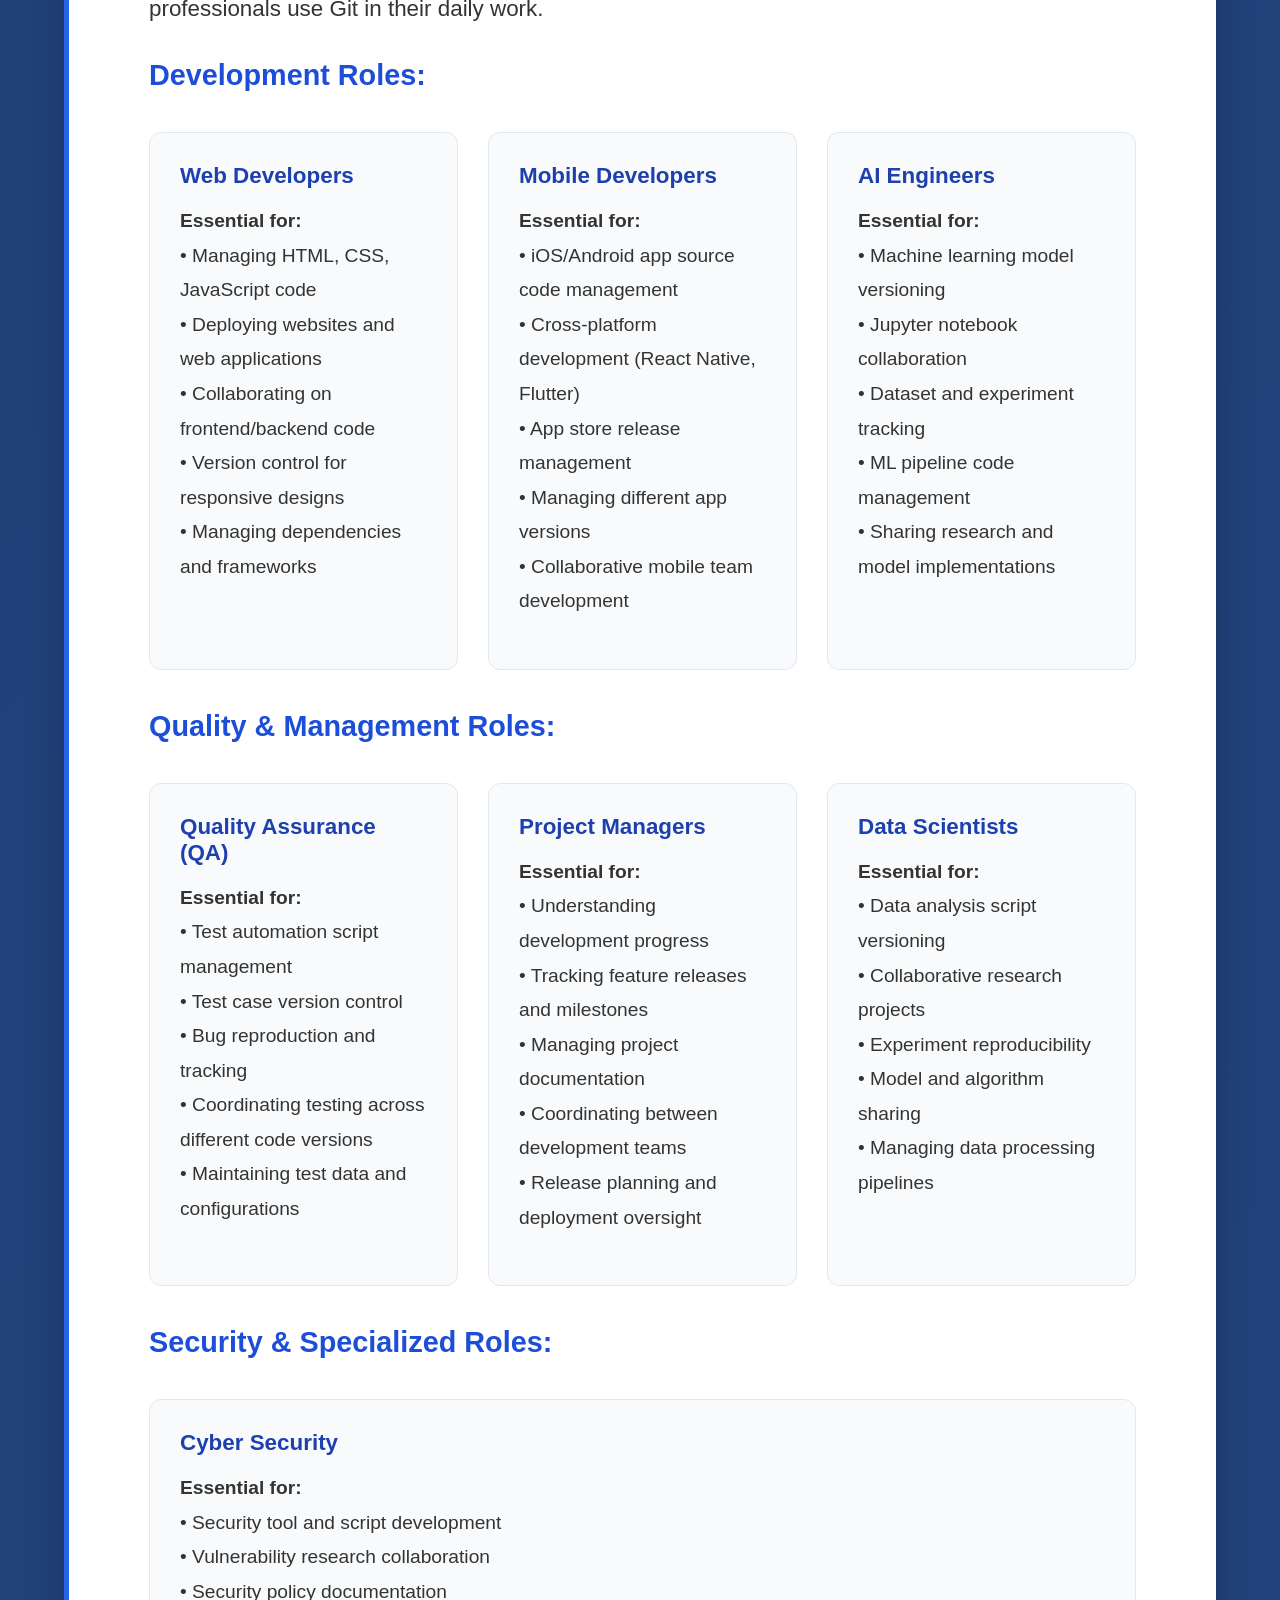
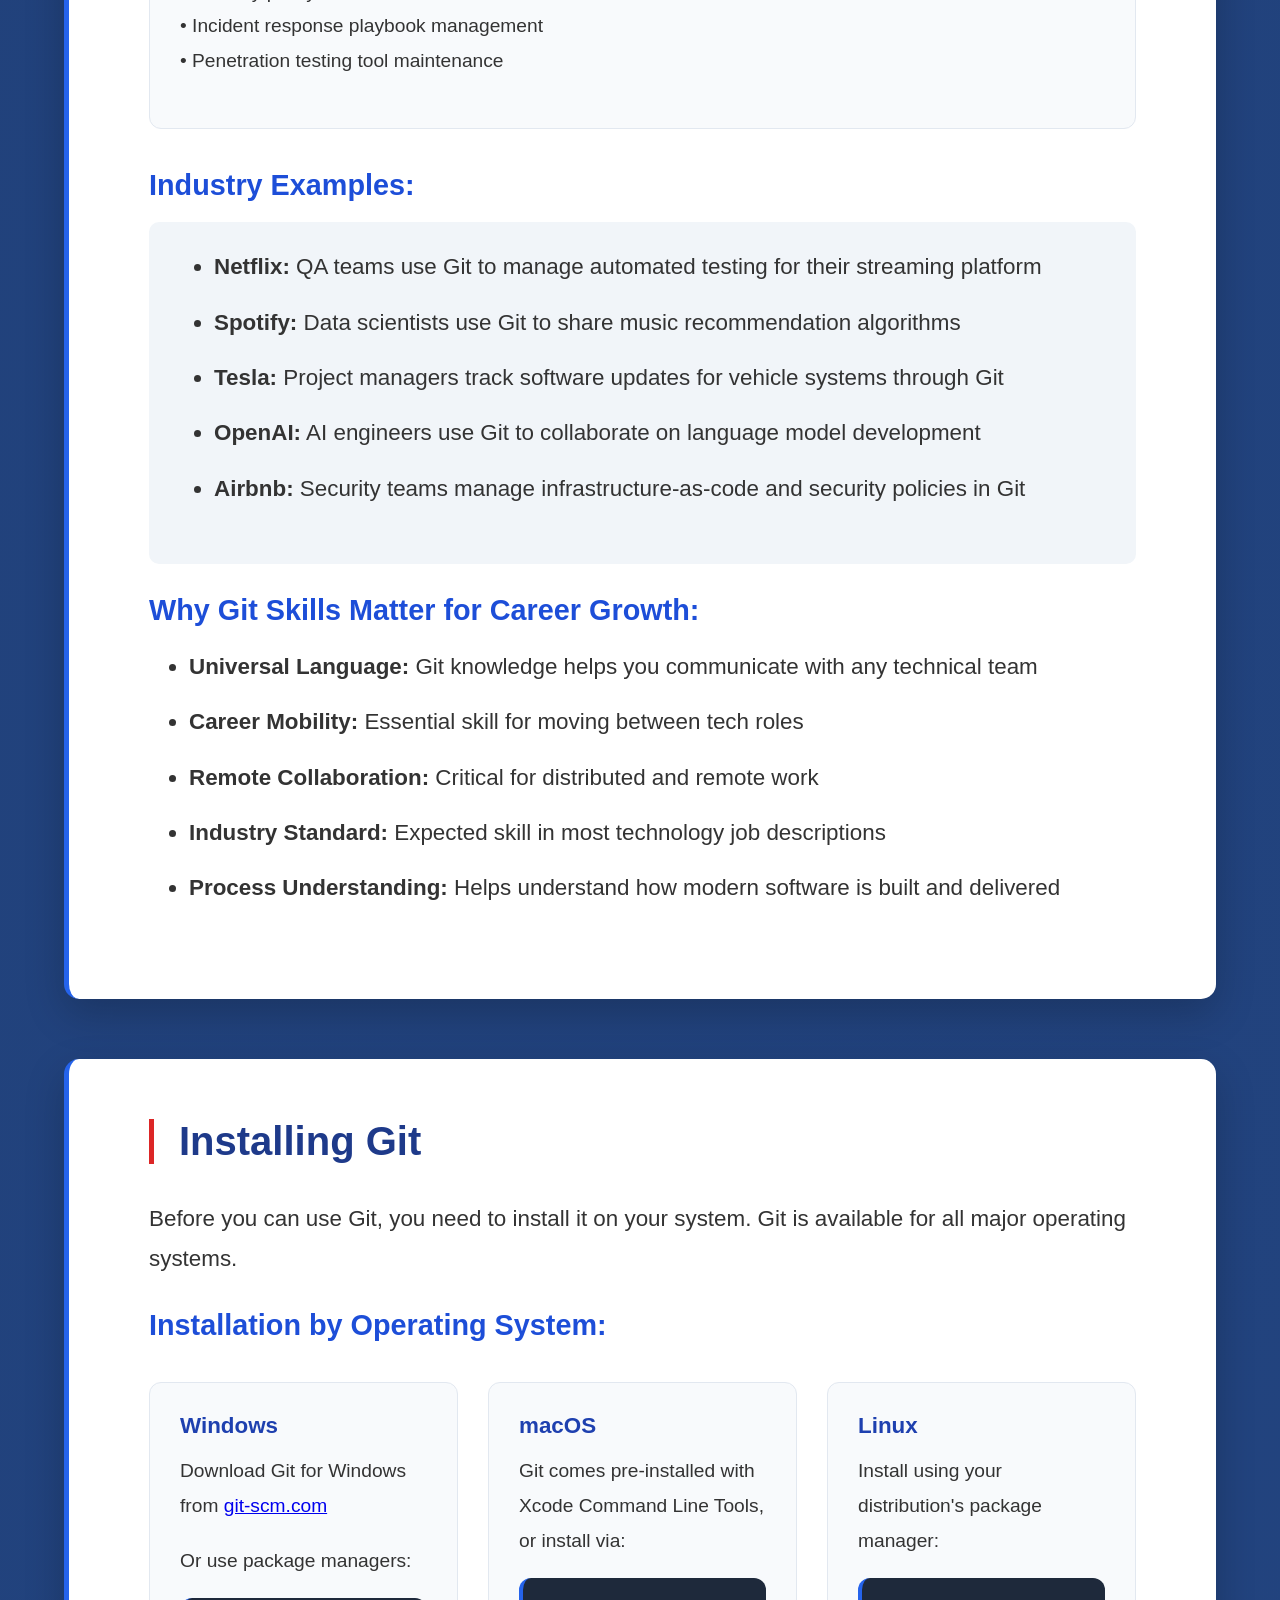
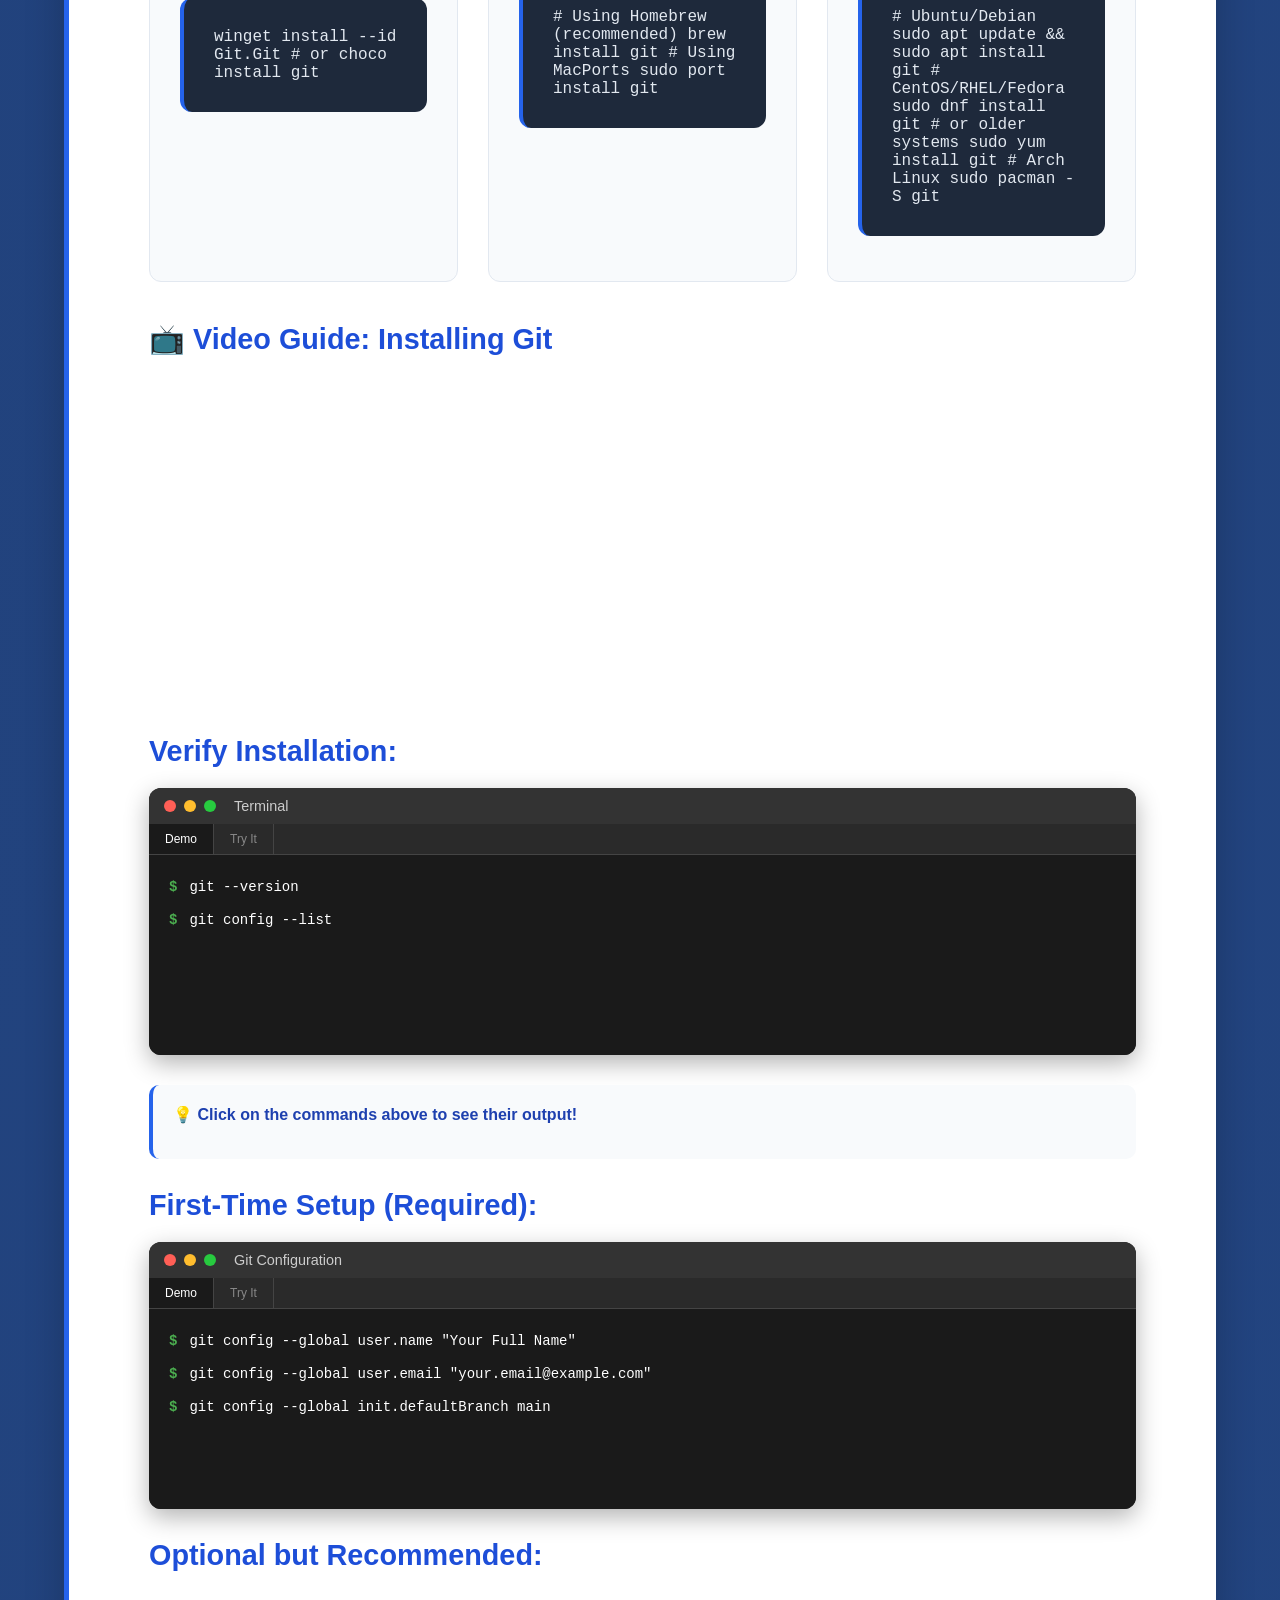
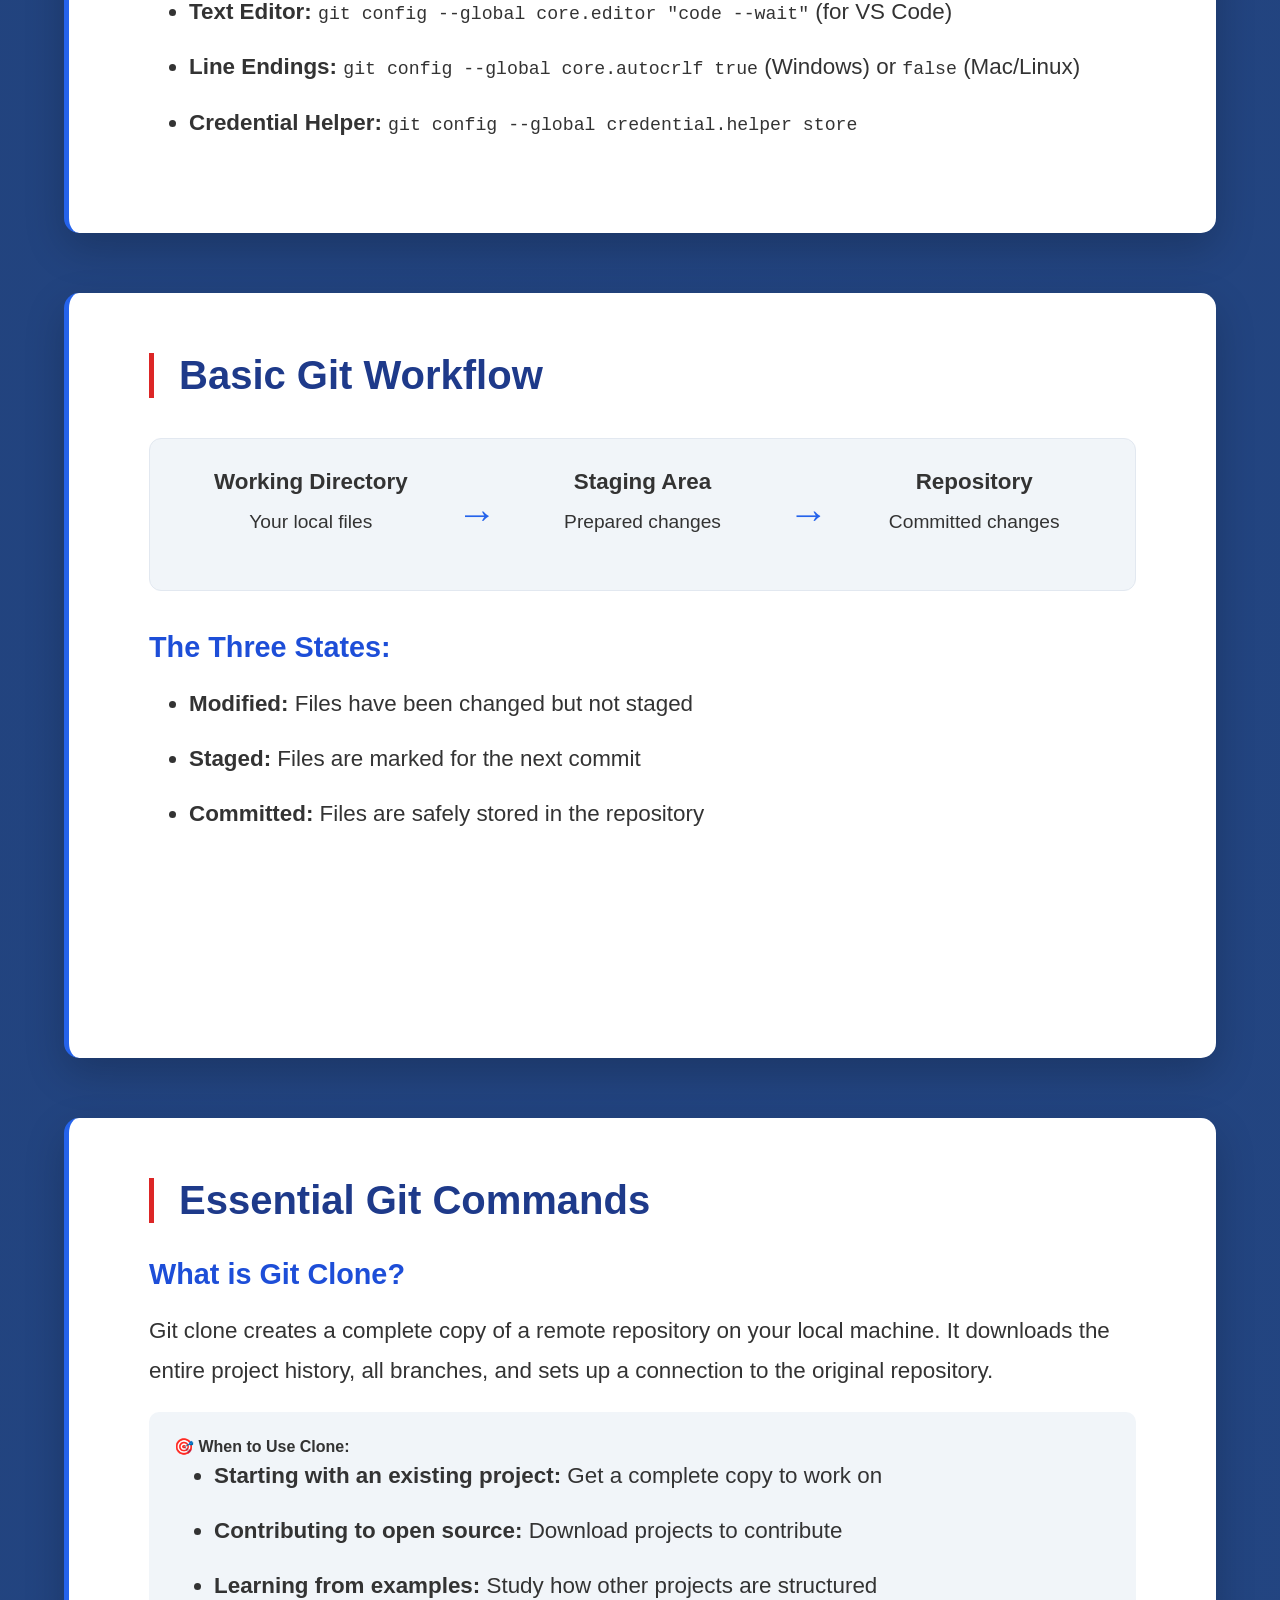
==== commit 289ce6a1: "Add interactive quiz module to Branching & Merging section Features: - 4 multiple-choice questions a" ====
--- a/index.html
+++ b/index.html
@@ -1365,6 +1365,229 @@
                 <li><strong>release/*:</strong> Prepare releases for deployment</li>
                 <li><strong>hotfix/*:</strong> Quick fixes for production issues</li>
             </ul>
+
+            <h3 style="margin-top: 40px;">Test Your Knowledge: Interactive Quiz</h3>
+
+            <!-- Quiz Module -->
+            <div id="branching-quiz" style="background: linear-gradient(135deg, #667eea 0%, #764ba2 100%); padding: 30px; border-radius: 15px; margin: 20px 0; color: white; box-shadow: 0 10px 30px rgba(0,0,0,0.2);">
+                <div style="text-align: right; margin-bottom: 15px;">
+                    <button onclick="copyQuizCode()" style="background: rgba(255,255,255,0.2); color: white; border: 2px solid white; padding: 8px 15px; border-radius: 8px; cursor: pointer; font-size: 0.9em; font-weight: bold; transition: all 0.3s;">
+                        📋 Copy Quiz Code
+                    </button>
+                </div>
+
+                <h4 style="text-align: center; margin-bottom: 25px; font-size: 1.5em;">🎯 Branching & Merging Quiz</h4>
+
+                <div id="quiz-container">
+                    <!-- Question 1 -->
+                    <div class="quiz-question" data-question="1" style="background: rgba(255,255,255,0.1); padding: 20px; border-radius: 10px; margin-bottom: 20px;">
+                        <p style="font-weight: bold; margin-bottom: 15px;">1. What command creates a new branch AND switches to it?</p>
+                        <div style="display: flex; flex-direction: column; gap: 10px;">
+                            <button class="quiz-option" data-correct="false" onclick="checkAnswer(this, 1)" style="background: rgba(255,255,255,0.2); border: 2px solid rgba(255,255,255,0.3); padding: 12px; border-radius: 8px; cursor: pointer; text-align: left; color: white; transition: all 0.3s;">
+                                A) git branch new-feature
+                            </button>
+                            <button class="quiz-option" data-correct="true" onclick="checkAnswer(this, 1)" style="background: rgba(255,255,255,0.2); border: 2px solid rgba(255,255,255,0.3); padding: 12px; border-radius: 8px; cursor: pointer; text-align: left; color: white; transition: all 0.3s;">
+                                B) git checkout -b new-feature
+                            </button>
+                            <button class="quiz-option" data-correct="false" onclick="checkAnswer(this, 1)" style="background: rgba(255,255,255,0.2); border: 2px solid rgba(255,255,255,0.3); padding: 12px; border-radius: 8px; cursor: pointer; text-align: left; color: white; transition: all 0.3s;">
+                                C) git merge new-feature
+                            </button>
+                            <button class="quiz-option" data-correct="false" onclick="checkAnswer(this, 1)" style="background: rgba(255,255,255,0.2); border: 2px solid rgba(255,255,255,0.3); padding: 12px; border-radius: 8px; cursor: pointer; text-align: left; color: white; transition: all 0.3s;">
+                                D) git add new-feature
+                            </button>
+                        </div>
+                        <div class="quiz-feedback" style="margin-top: 10px; padding: 10px; border-radius: 5px; display: none;"></div>
+                    </div>
+
+                    <!-- Question 2 -->
+                    <div class="quiz-question" data-question="2" style="background: rgba(255,255,255,0.1); padding: 20px; border-radius: 10px; margin-bottom: 20px;">
+                        <p style="font-weight: bold; margin-bottom: 15px;">2. What is the main purpose of using branches in Git?</p>
+                        <div style="display: flex; flex-direction: column; gap: 10px;">
+                            <button class="quiz-option" data-correct="false" onclick="checkAnswer(this, 2)" style="background: rgba(255,255,255,0.2); border: 2px solid rgba(255,255,255,0.3); padding: 12px; border-radius: 8px; cursor: pointer; text-align: left; color: white; transition: all 0.3s;">
+                                A) To delete old code
+                            </button>
+                            <button class="quiz-option" data-correct="true" onclick="checkAnswer(this, 2)" style="background: rgba(255,255,255,0.2); border: 2px solid rgba(255,255,255,0.3); padding: 12px; border-radius: 8px; cursor: pointer; text-align: left; color: white; transition: all 0.3s;">
+                                B) To work on features without affecting the main codebase
+                            </button>
+                            <button class="quiz-option" data-correct="false" onclick="checkAnswer(this, 2)" style="background: rgba(255,255,255,0.2); border: 2px solid rgba(255,255,255,0.3); padding: 12px; border-radius: 8px; cursor: pointer; text-align: left; color: white; transition: all 0.3s;">
+                                C) To make commits faster
+                            </button>
+                            <button class="quiz-option" data-correct="false" onclick="checkAnswer(this, 2)" style="background: rgba(255,255,255,0.2); border: 2px solid rgba(255,255,255,0.3); padding: 12px; border-radius: 8px; cursor: pointer; text-align: left; color: white; transition: all 0.3s;">
+                                D) To upload files to GitHub
+                            </button>
+                        </div>
+                        <div class="quiz-feedback" style="margin-top: 10px; padding: 10px; border-radius: 5px; display: none;"></div>
+                    </div>
+
+                    <!-- Question 3 -->
+                    <div class="quiz-question" data-question="3" style="background: rgba(255,255,255,0.1); padding: 20px; border-radius: 10px; margin-bottom: 20px;">
+                        <p style="font-weight: bold; margin-bottom: 15px;">3. How do you merge a feature branch into the main branch?</p>
+                        <div style="display: flex; flex-direction: column; gap: 10px;">
+                            <button class="quiz-option" data-correct="false" onclick="checkAnswer(this, 3)" style="background: rgba(255,255,255,0.2); border: 2px solid rgba(255,255,255,0.3); padding: 12px; border-radius: 8px; cursor: pointer; text-align: left; color: white; transition: all 0.3s;">
+                                A) git branch merge feature-name
+                            </button>
+                            <button class="quiz-option" data-correct="true" onclick="checkAnswer(this, 3)" style="background: rgba(255,255,255,0.2); border: 2px solid rgba(255,255,255,0.3); padding: 12px; border-radius: 8px; cursor: pointer; text-align: left; color: white; transition: all 0.3s;">
+                                B) Switch to main, then git merge feature-name
+                            </button>
+                            <button class="quiz-option" data-correct="false" onclick="checkAnswer(this, 3)" style="background: rgba(255,255,255,0.2); border: 2px solid rgba(255,255,255,0.3); padding: 12px; border-radius: 8px; cursor: pointer; text-align: left; color: white; transition: all 0.3s;">
+                                C) git push feature-name main
+                            </button>
+                            <button class="quiz-option" data-correct="false" onclick="checkAnswer(this, 3)" style="background: rgba(255,255,255,0.2); border: 2px solid rgba(255,255,255,0.3); padding: 12px; border-radius: 8px; cursor: pointer; text-align: left; color: white; transition: all 0.3s;">
+                                D) git add main feature-name
+                            </button>
+                        </div>
+                        <div class="quiz-feedback" style="margin-top: 10px; padding: 10px; border-radius: 5px; display: none;"></div>
+                    </div>
+
+                    <!-- Question 4 -->
+                    <div class="quiz-question" data-question="4" style="background: rgba(255,255,255,0.1); padding: 20px; border-radius: 10px; margin-bottom: 20px;">
+                        <p style="font-weight: bold; margin-bottom: 15px;">4. What should you do after successfully merging a feature branch?</p>
+                        <div style="display: flex; flex-direction: column; gap: 10px;">
+                            <button class="quiz-option" data-correct="false" onclick="checkAnswer(this, 4)" style="background: rgba(255,255,255,0.2); border: 2px solid rgba(255,255,255,0.3); padding: 12px; border-radius: 8px; cursor: pointer; text-align: left; color: white; transition: all 0.3s;">
+                                A) Create another branch immediately
+                            </button>
+                            <button class="quiz-option" data-correct="false" onclick="checkAnswer(this, 4)" style="background: rgba(255,255,255,0.2); border: 2px solid rgba(255,255,255,0.3); padding: 12px; border-radius: 8px; cursor: pointer; text-align: left; color: white; transition: all 0.3s;">
+                                B) Push to a different repository
+                            </button>
+                            <button class="quiz-option" data-correct="true" onclick="checkAnswer(this, 4)" style="background: rgba(255,255,255,0.2); border: 2px solid rgba(255,255,255,0.3); padding: 12px; border-radius: 8px; cursor: pointer; text-align: left; color: white; transition: all 0.3s;">
+                                C) Delete the feature branch to keep things clean
+                            </button>
+                            <button class="quiz-option" data-correct="false" onclick="checkAnswer(this, 4)" style="background: rgba(255,255,255,0.2); border: 2px solid rgba(255,255,255,0.3); padding: 12px; border-radius: 8px; cursor: pointer; text-align: left; color: white; transition: all 0.3s;">
+                                D) Rename the main branch
+                            </button>
+                        </div>
+                        <div class="quiz-feedback" style="margin-top: 10px; padding: 10px; border-radius: 5px; display: none;"></div>
+                    </div>
+                </div>
+
+                <!-- Quiz Score -->
+                <div id="quiz-score" style="text-align: center; margin-top: 20px; padding: 20px; background: rgba(255,255,255,0.2); border-radius: 10px; display: none;">
+                    <h4 style="font-size: 1.3em; margin-bottom: 10px;">🎉 Quiz Complete!</h4>
+                    <p style="font-size: 1.5em; font-weight: bold;" id="score-text"></p>
+                    <button onclick="resetQuiz()" style="background: white; color: #667eea; border: none; padding: 12px 25px; border-radius: 8px; cursor: pointer; font-weight: bold; margin-top: 15px; transition: all 0.3s;">
+                        🔄 Try Again
+                    </button>
+                </div>
+            </div>
+
+            <!-- Quiz Code Template (Hidden) -->
+            <div id="quiz-code-template" style="display: none;">
+&lt;!-- Interactive Quiz Module --&gt;
+&lt;div id="branching-quiz" style="background: linear-gradient(135deg, #667eea 0%, #764ba2 100%); padding: 30px; border-radius: 15px; margin: 20px 0; color: white;"&gt;
+    &lt;h4 style="text-align: center; margin-bottom: 25px;"&gt;🎯 Your Quiz Title&lt;/h4&gt;
+
+    &lt;!-- Question 1 --&gt;
+    &lt;div class="quiz-question" style="background: rgba(255,255,255,0.1); padding: 20px; border-radius: 10px; margin-bottom: 20px;"&gt;
+        &lt;p style="font-weight: bold; margin-bottom: 15px;"&gt;1. Your question here?&lt;/p&gt;
+        &lt;div style="display: flex; flex-direction: column; gap: 10px;"&gt;
+            &lt;button class="quiz-option" data-correct="false" onclick="checkAnswer(this, 1)" style="background: rgba(255,255,255,0.2); border: 2px solid rgba(255,255,255,0.3); padding: 12px; border-radius: 8px; cursor: pointer; color: white;"&gt;
+                A) Option 1
+            &lt;/button&gt;
+            &lt;button class="quiz-option" data-correct="true" onclick="checkAnswer(this, 1)" style="background: rgba(255,255,255,0.2); border: 2px solid rgba(255,255,255,0.3); padding: 12px; border-radius: 8px; cursor: pointer; color: white;"&gt;
+                B) Correct Answer
+            &lt;/button&gt;
+        &lt;/div&gt;
+        &lt;div class="quiz-feedback" style="margin-top: 10px; padding: 10px; border-radius: 5px; display: none;"&gt;&lt;/div&gt;
+    &lt;/div&gt;
+
+    &lt;div id="quiz-score" style="text-align: center; margin-top: 20px; padding: 20px; background: rgba(255,255,255,0.2); border-radius: 10px; display: none;"&gt;
+        &lt;h4&gt;🎉 Quiz Complete!&lt;/h4&gt;
+        &lt;p id="score-text"&gt;&lt;/p&gt;
+        &lt;button onclick="resetQuiz()" style="background: white; color: #667eea; padding: 12px 25px; border-radius: 8px; cursor: pointer;"&gt;🔄 Try Again&lt;/button&gt;
+    &lt;/div&gt;
+&lt;/div&gt;
+
+&lt;script&gt;
+let quizScore = 0;
+let answeredQuestions = new Set();
+const totalQuestions = 4; // Update based on your questions
+
+function checkAnswer(button, questionNum) {
+    // Prevent re-answering
+    if (answeredQuestions.has(questionNum)) return;
+
+    const isCorrect = button.getAttribute('data-correct') === 'true';
+    const questionDiv = button.closest('.quiz-question');
+    const allOptions = questionDiv.querySelectorAll('.quiz-option');
+    const feedback = questionDiv.querySelector('.quiz-feedback');
+
+    // Disable all options
+    allOptions.forEach(opt =&gt; opt.style.pointerEvents = 'none');
+
+    // Mark answer
+    if (isCorrect) {
+        button.style.background = 'rgba(34, 197, 94, 0.8)';
+        button.style.borderColor = '#22c55e';
+        feedback.innerHTML = '✅ Correct!';
+        feedback.style.background = 'rgba(34, 197, 94, 0.3)';
+        feedback.style.display = 'block';
+        quizScore++;
+    } else {
+        button.style.background = 'rgba(239, 68, 68, 0.8)';
+        button.style.borderColor = '#ef4444';
+        // Show correct answer
+        allOptions.forEach(opt =&gt; {
+            if (opt.getAttribute('data-correct') === 'true') {
+                opt.style.background = 'rgba(34, 197, 94, 0.8)';
+                opt.style.borderColor = '#22c55e';
+            }
+        });
+        feedback.innerHTML = '❌ Incorrect. The correct answer is highlighted.';
+        feedback.style.background = 'rgba(239, 68, 68, 0.3)';
+        feedback.style.display = 'block';
+    }
+
+    answeredQuestions.add(questionNum);
+
+    // Check if all questions answered
+    if (answeredQuestions.size === totalQuestions) {
+        setTimeout(showScore, 1000);
+    }
+}
+
+function showScore() {
+    const percentage = (quizScore / totalQuestions) * 100;
+    const scoreDiv = document.getElementById('quiz-score');
+    const scoreText = document.getElementById('score-text');
+
+    let message = '';
+    if (percentage === 100) message = 'Perfect! 🌟';
+    else if (percentage &gt;= 75) message = 'Great job! 👏';
+    else if (percentage &gt;= 50) message = 'Good effort! 👍';
+    else message = 'Keep learning! 📚';
+
+    scoreText.innerHTML = `You scored ${quizScore}/${totalQuestions} - ${message}`;
+    scoreDiv.style.display = 'block';
+}
+
+function resetQuiz() {
+    quizScore = 0;
+    answeredQuestions.clear();
+
+    // Reset all options
+    document.querySelectorAll('.quiz-option').forEach(opt =&gt; {
+        opt.style.background = 'rgba(255,255,255,0.2)';
+        opt.style.borderColor = 'rgba(255,255,255,0.3)';
+        opt.style.pointerEvents = 'auto';
+    });
+
+    // Hide feedbacks
+    document.querySelectorAll('.quiz-feedback').forEach(f =&gt; f.style.display = 'none');
+
+    // Hide score
+    document.getElementById('quiz-score').style.display = 'none';
+}
+
+function copyQuizCode() {
+    const codeTemplate = document.getElementById('quiz-code-template').textContent;
+    navigator.clipboard.writeText(codeTemplate).then(() =&gt; {
+        alert('✅ Quiz code copied! Paste it into your presentation and customize the questions.');
+    }).catch(() =&gt; {
+        alert('❌ Failed to copy. Please try again.');
+    });
+}
+&lt;/script&gt;
+            </div>
         </div>
 
         <!-- Slide 11: Pull Requests -->
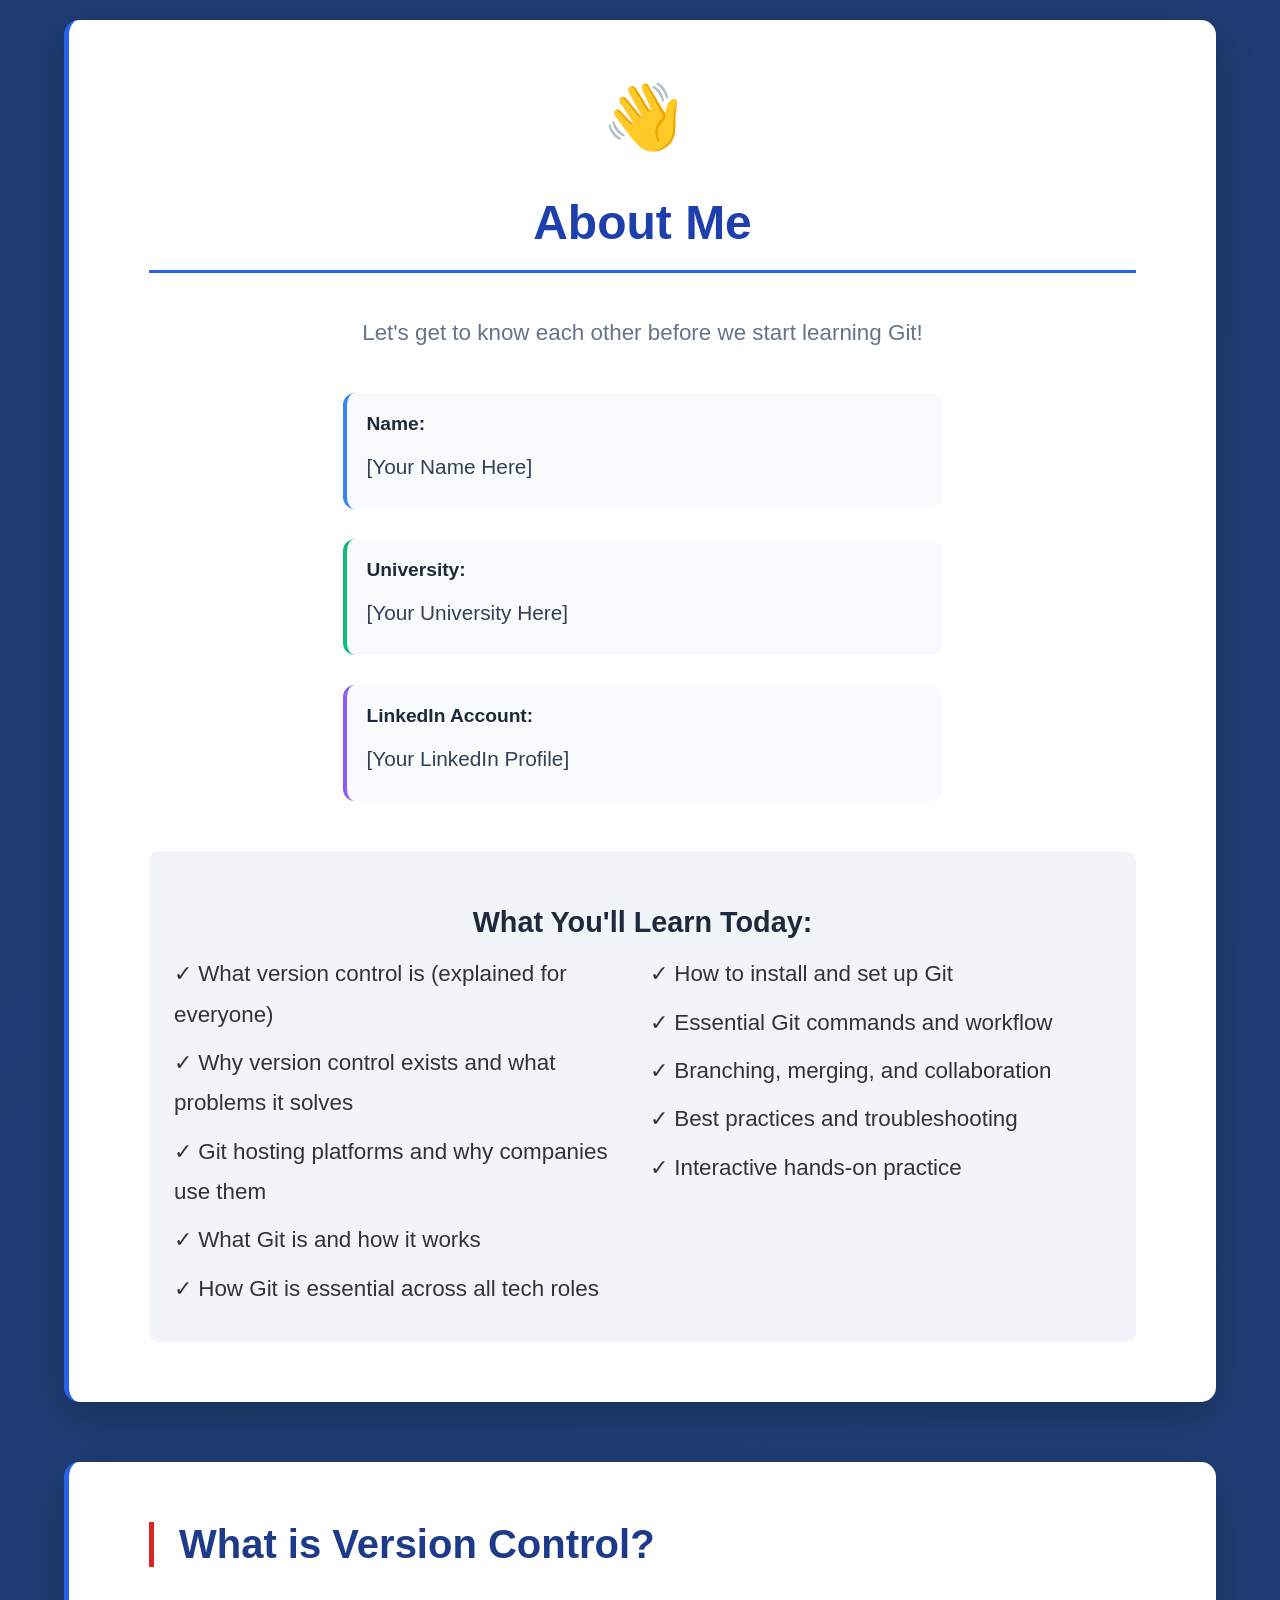
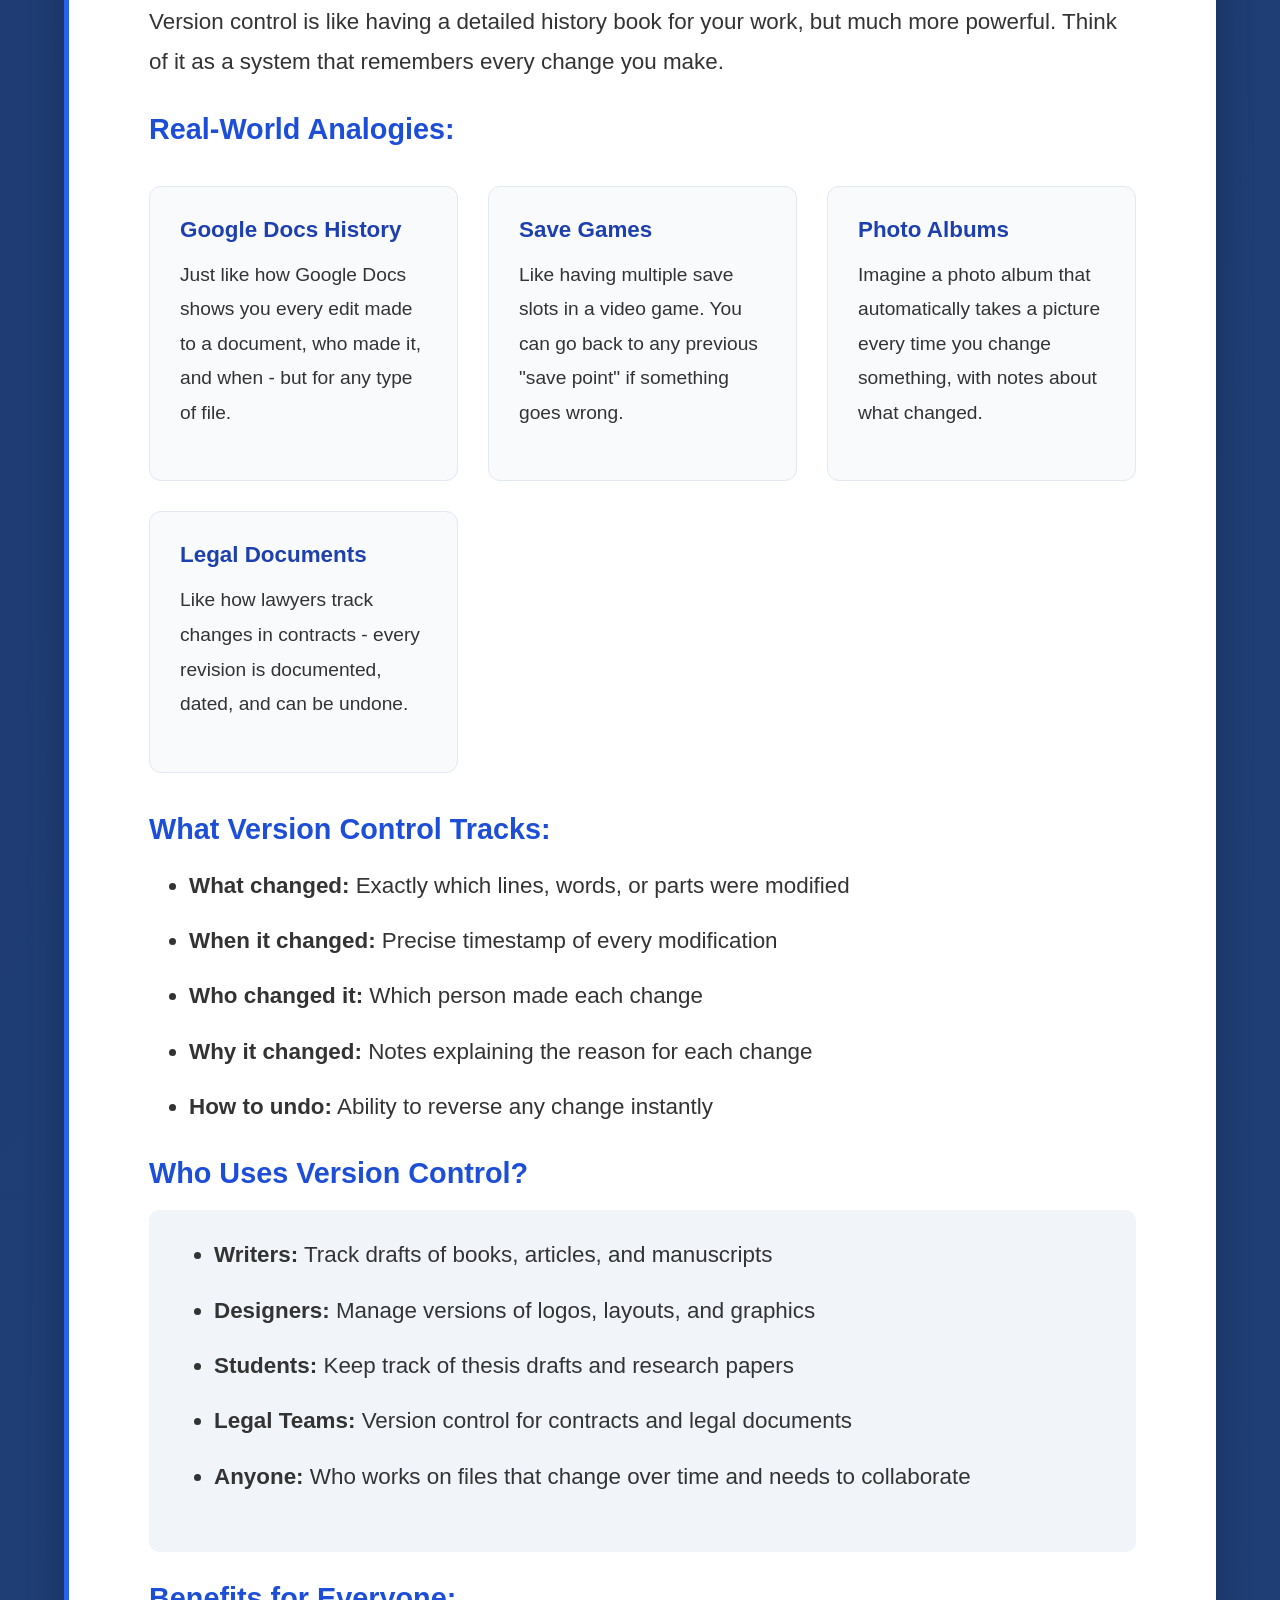
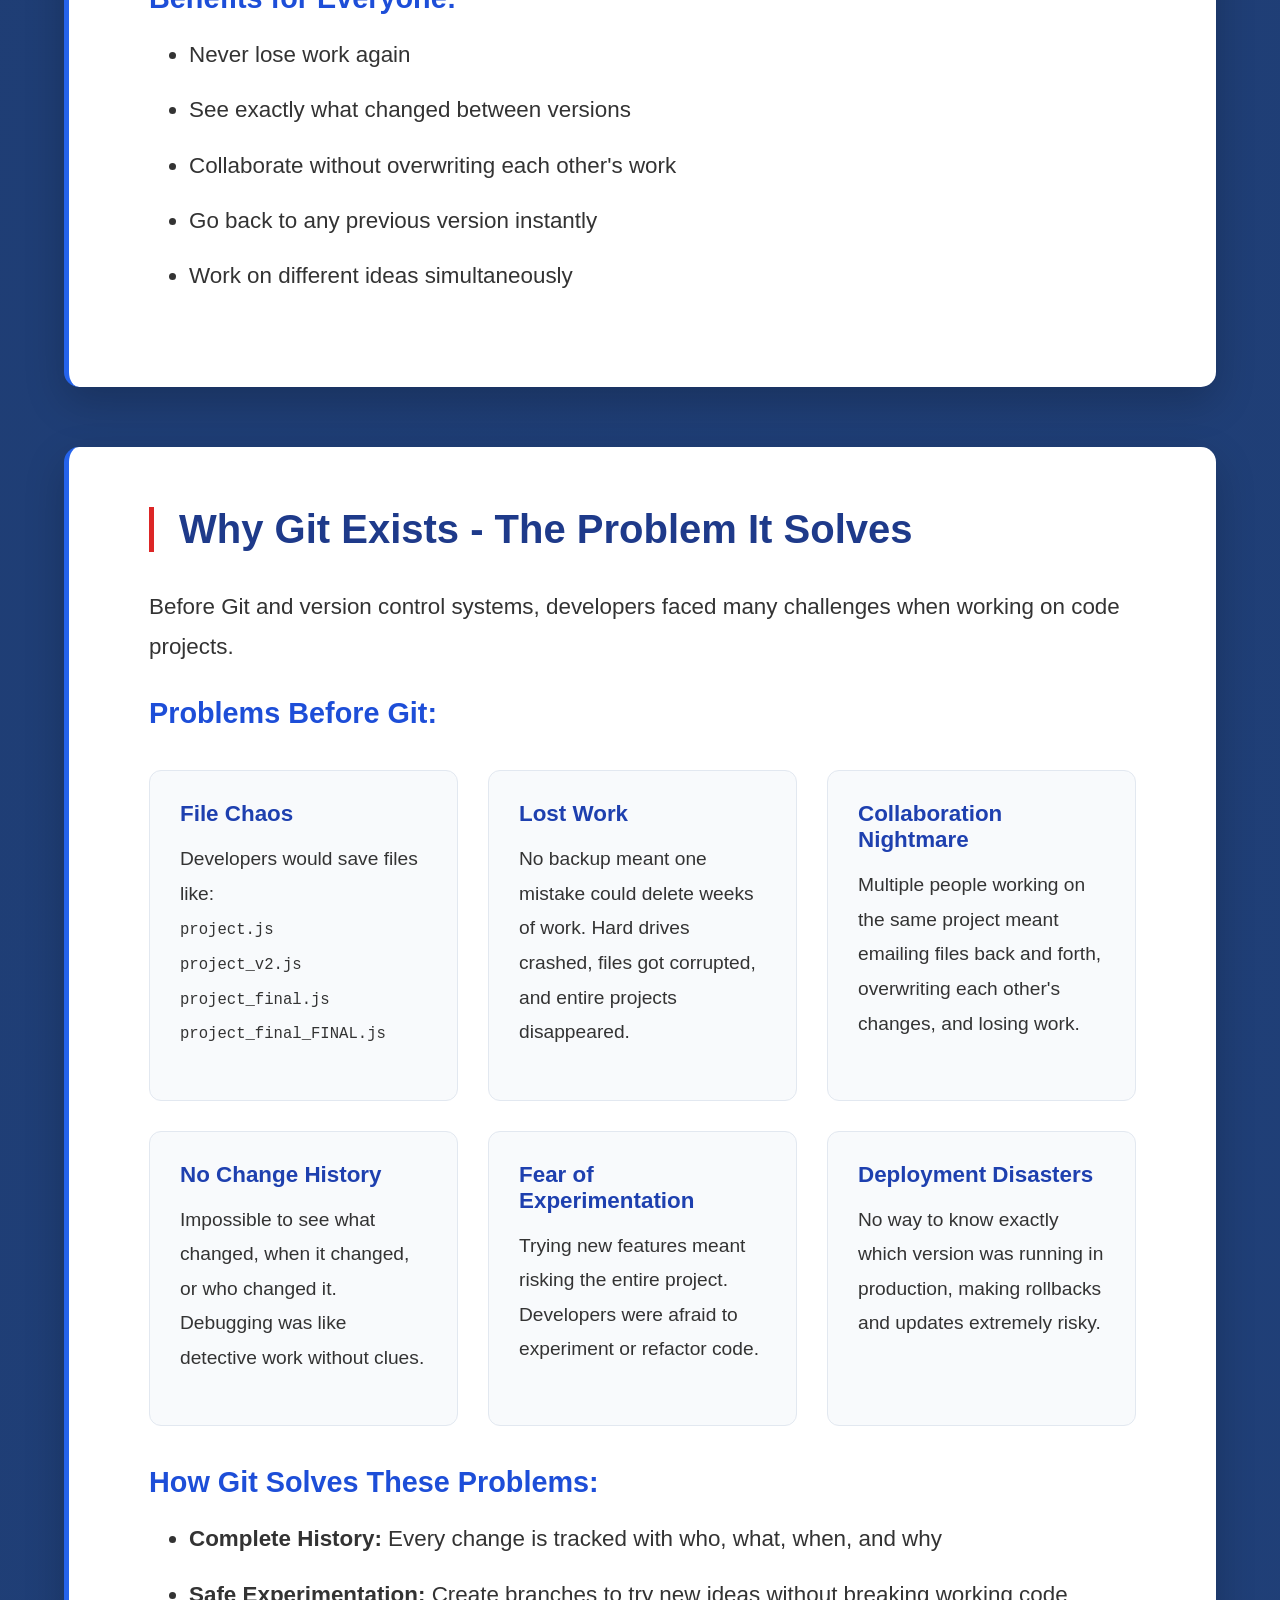
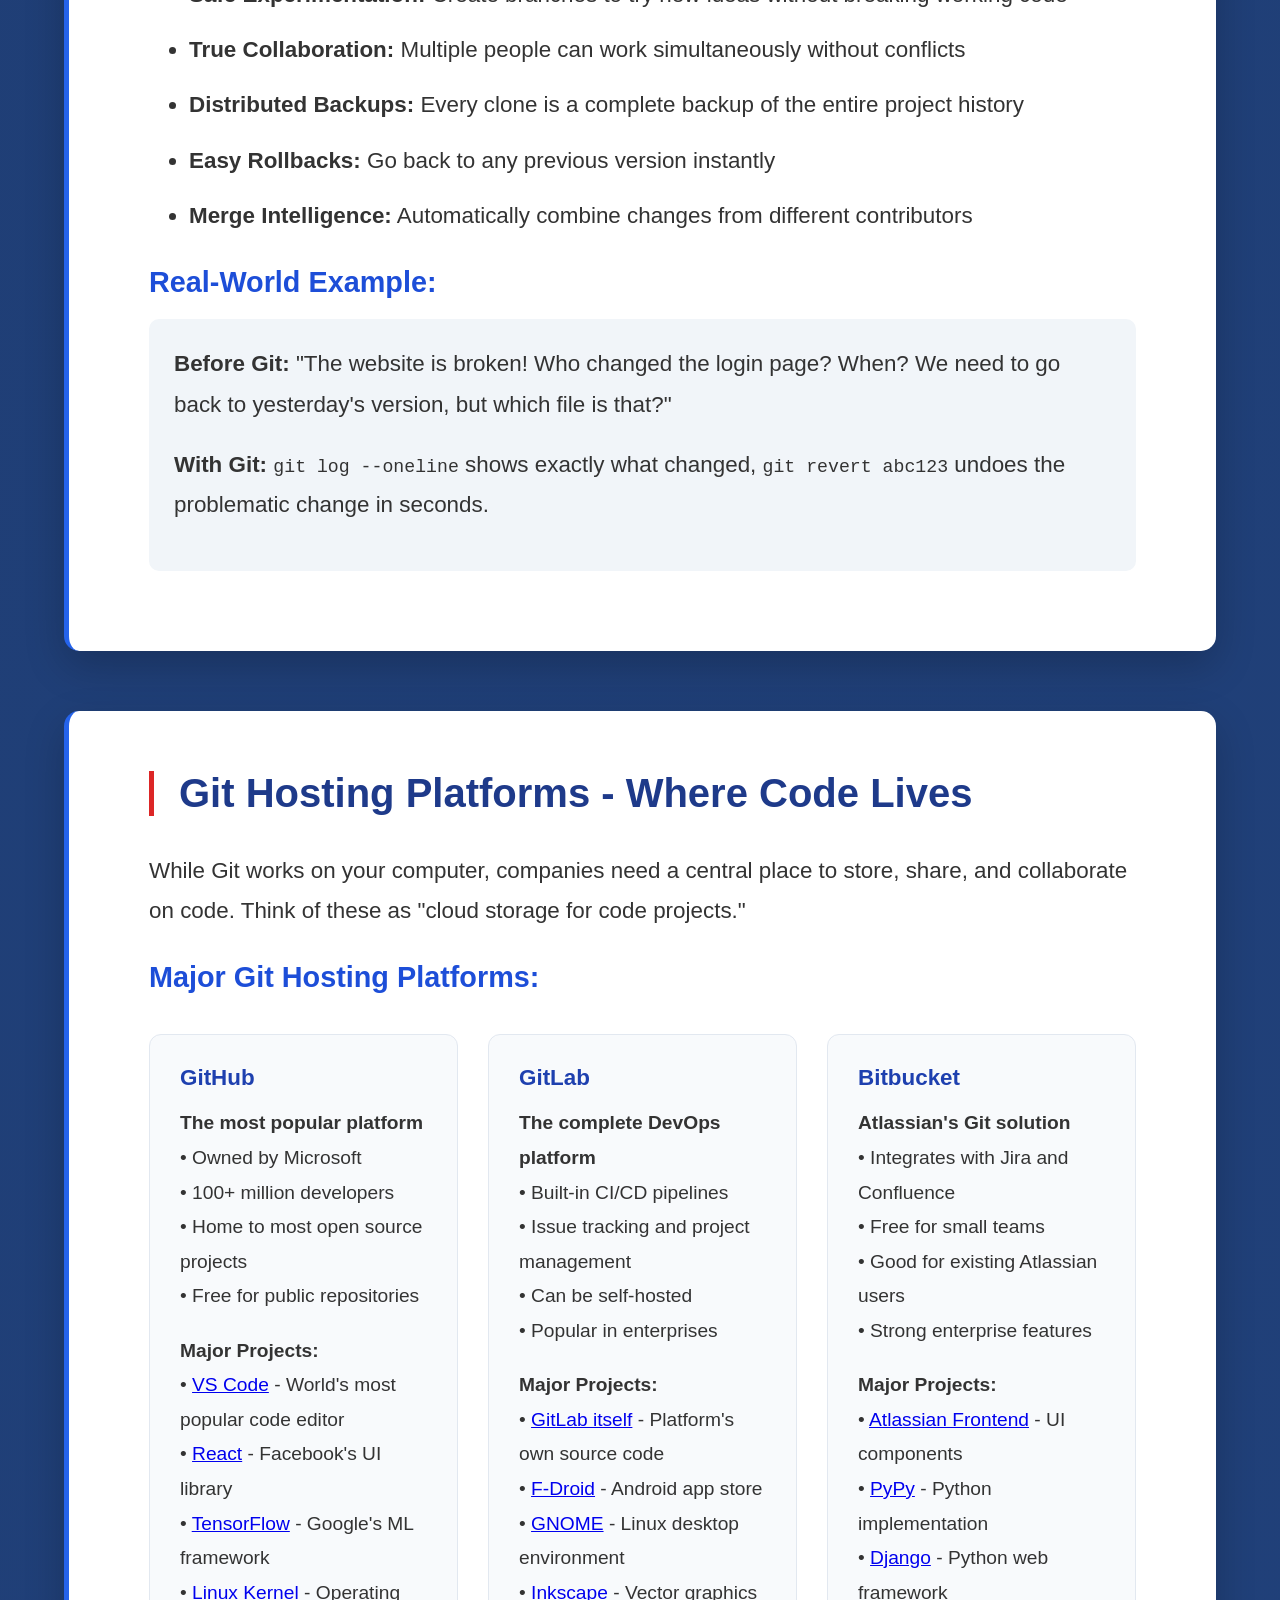
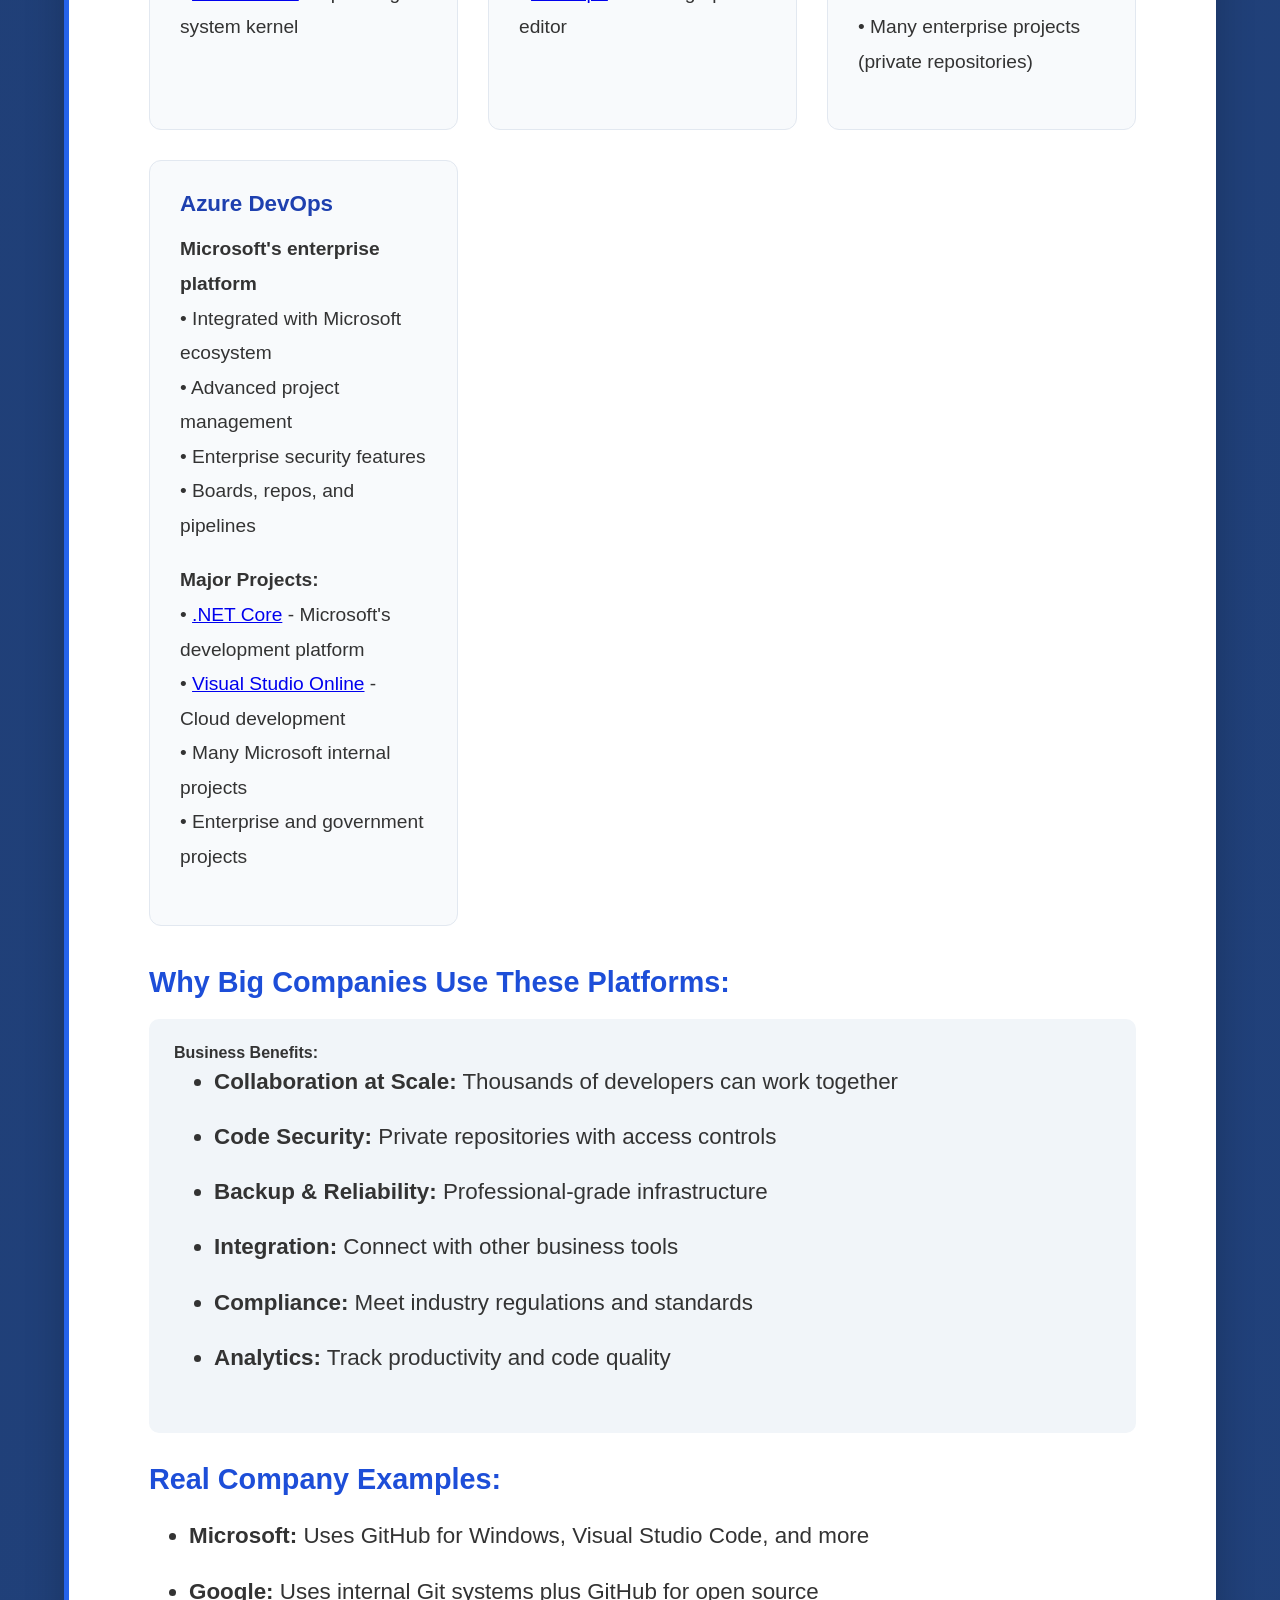
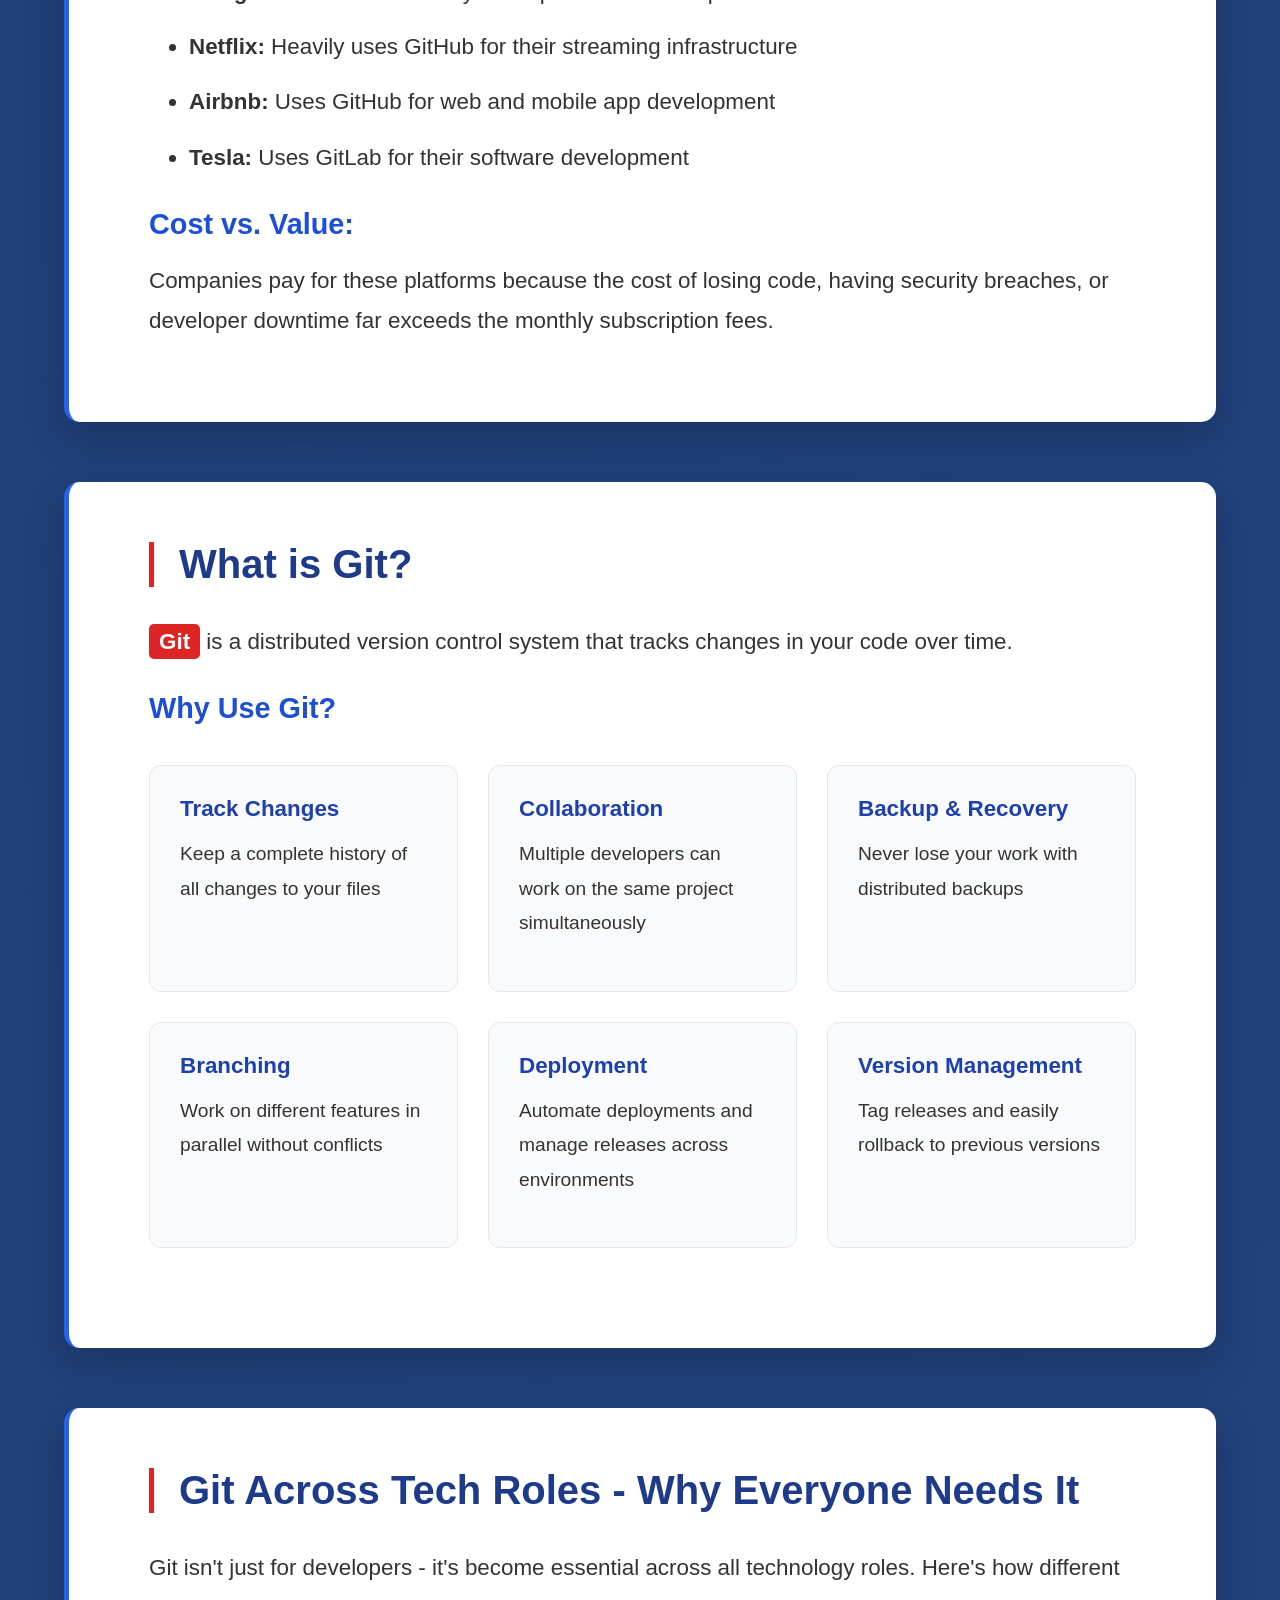
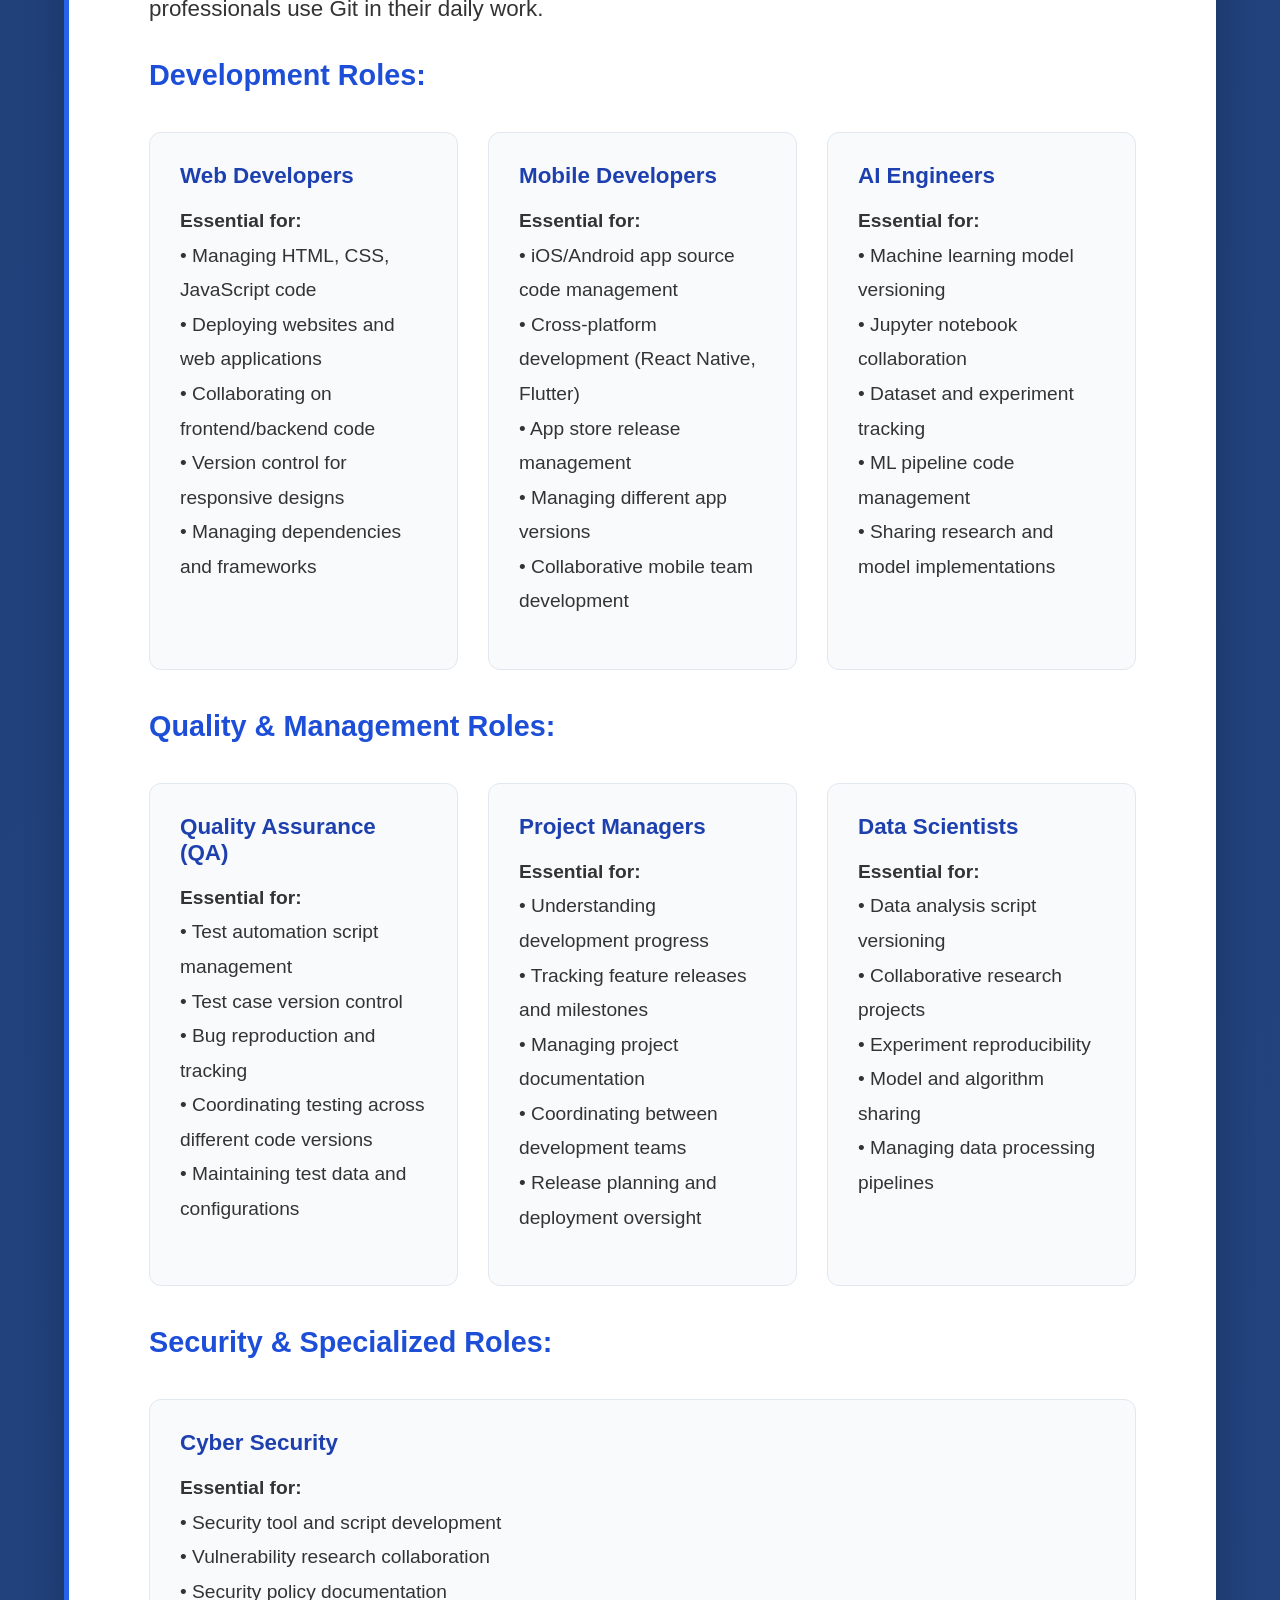
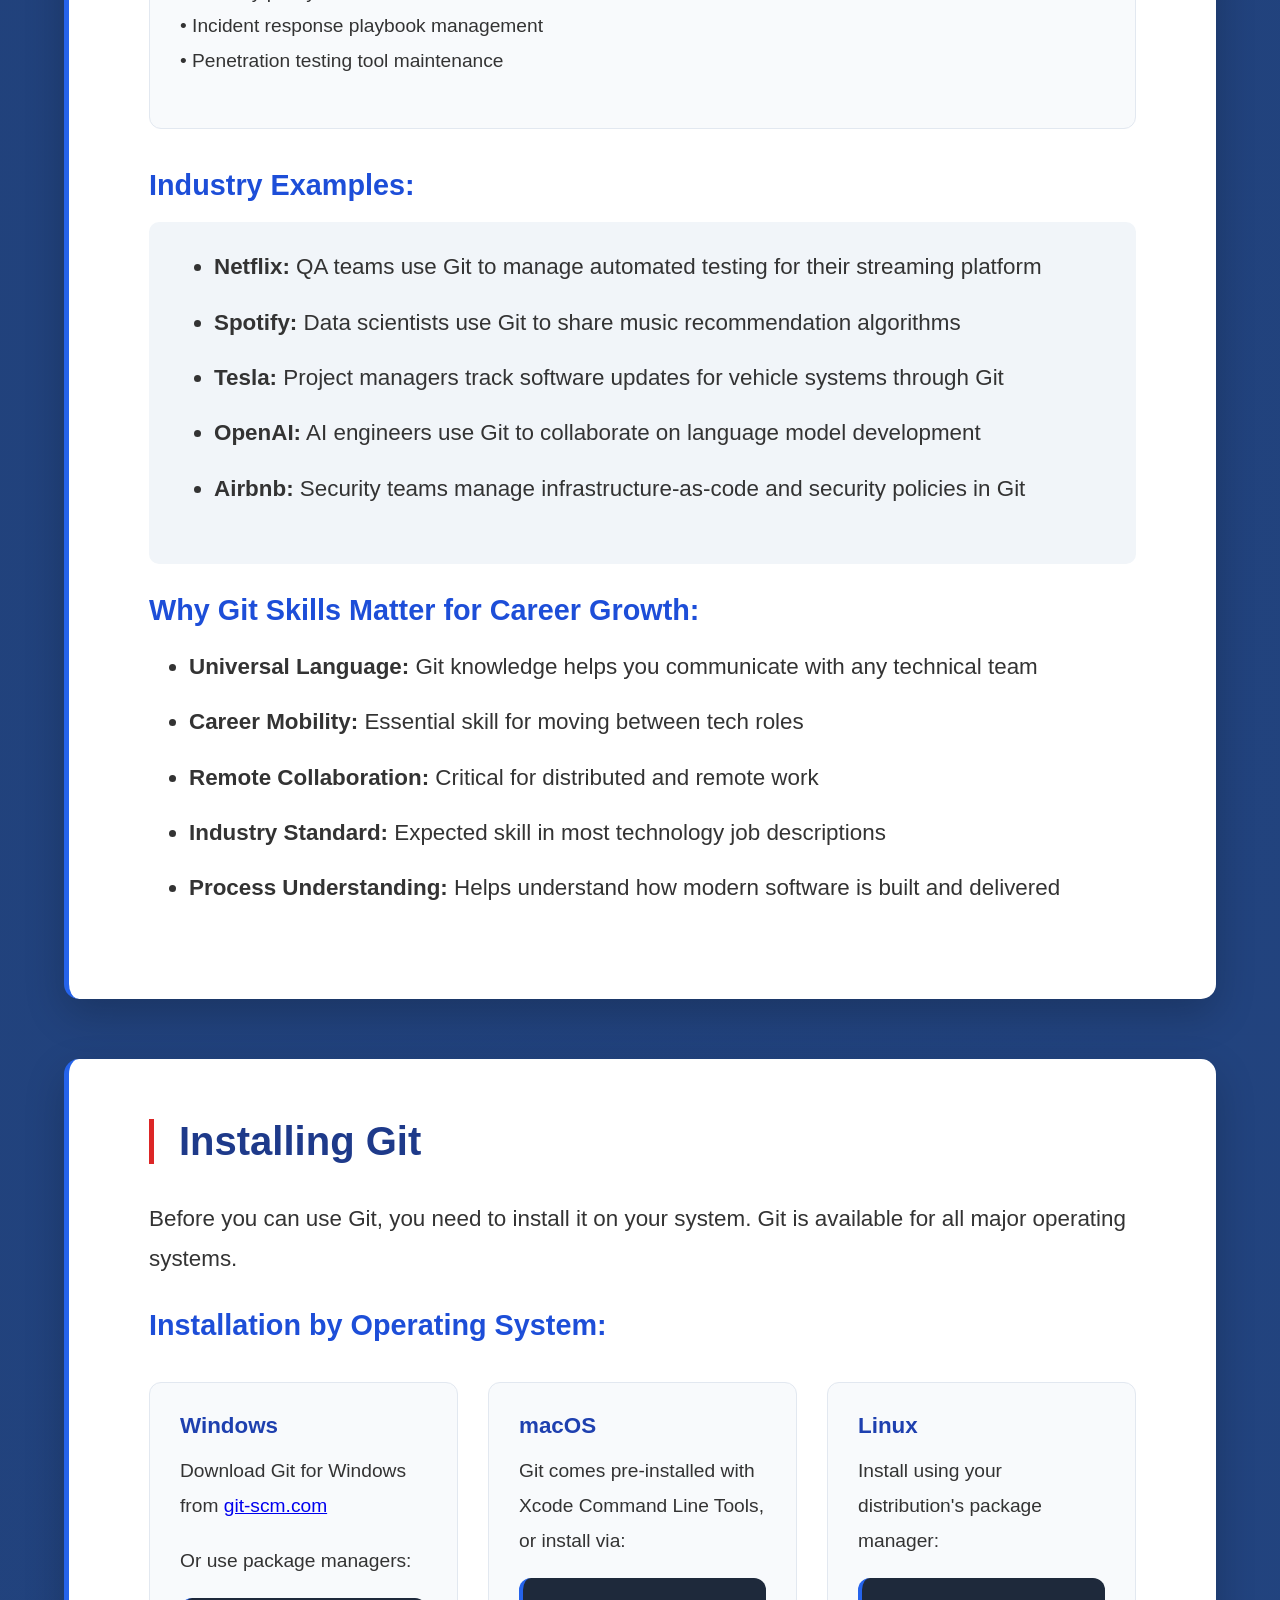
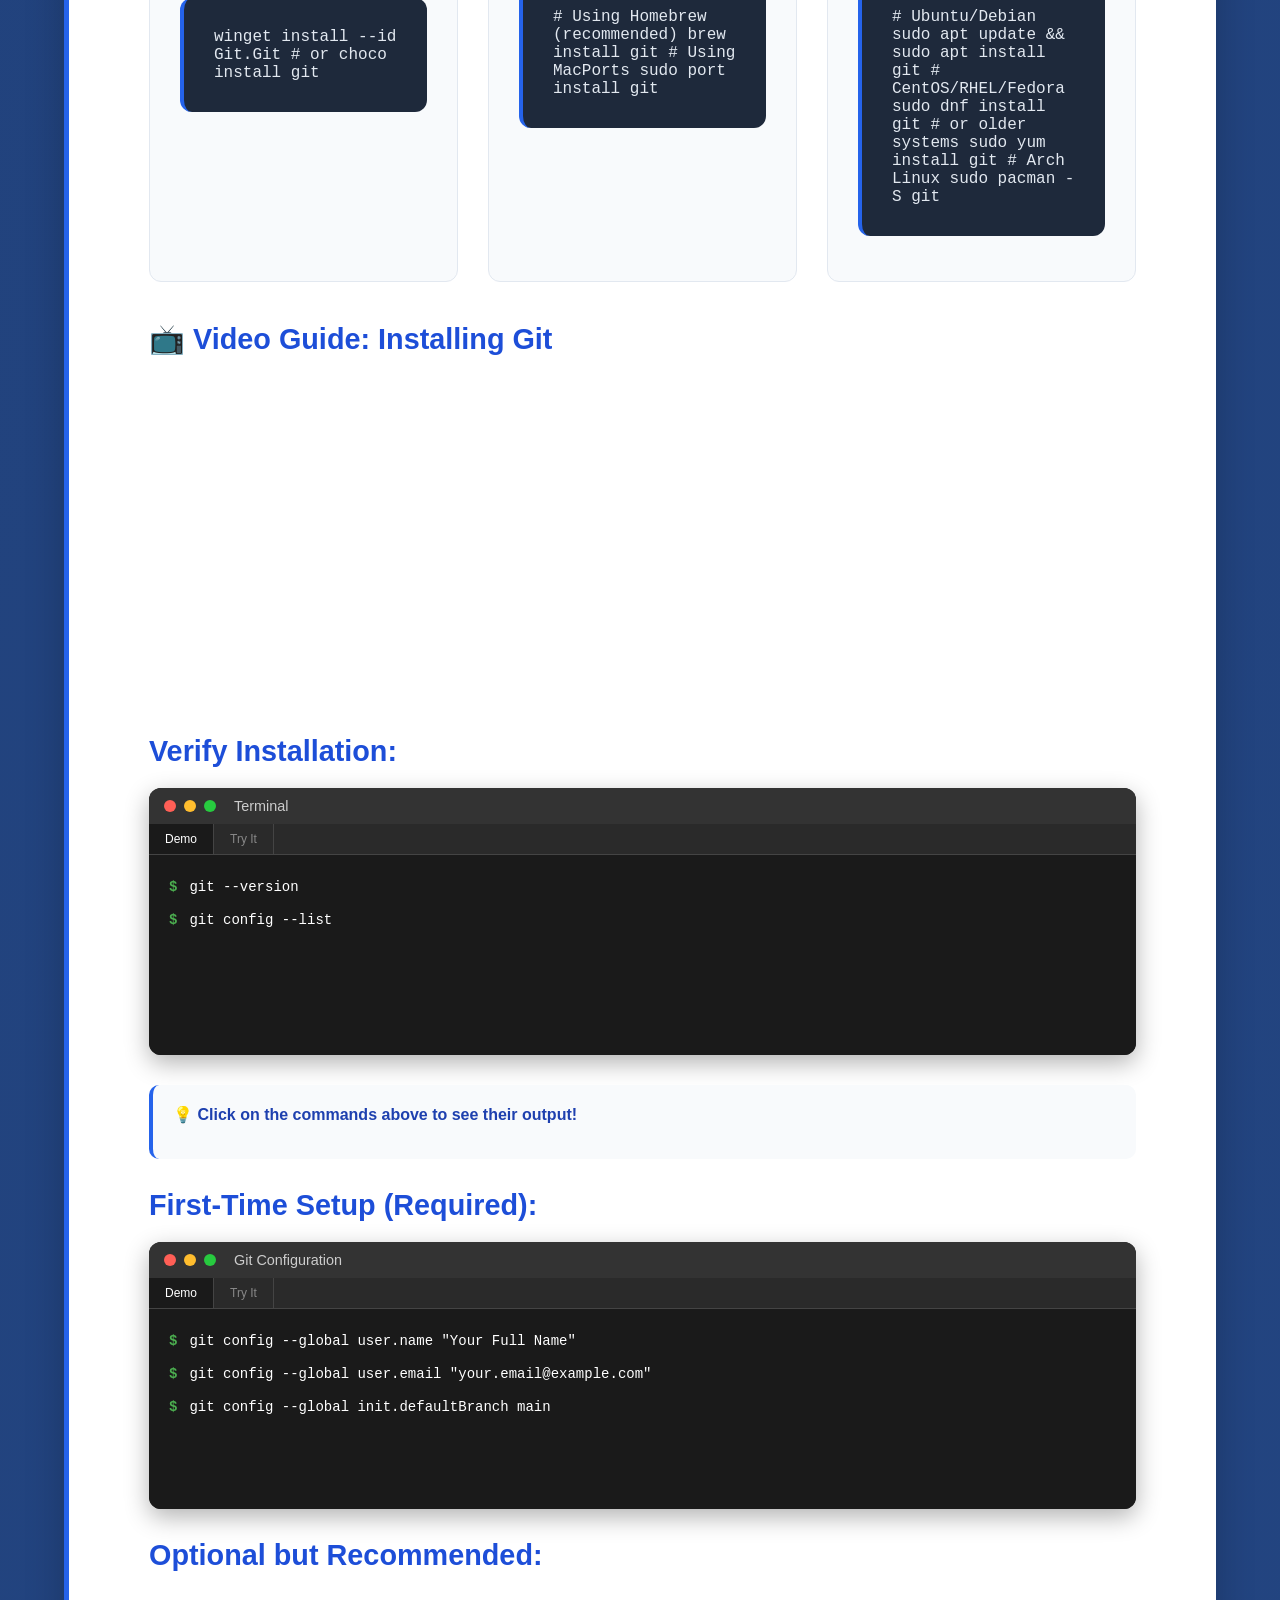
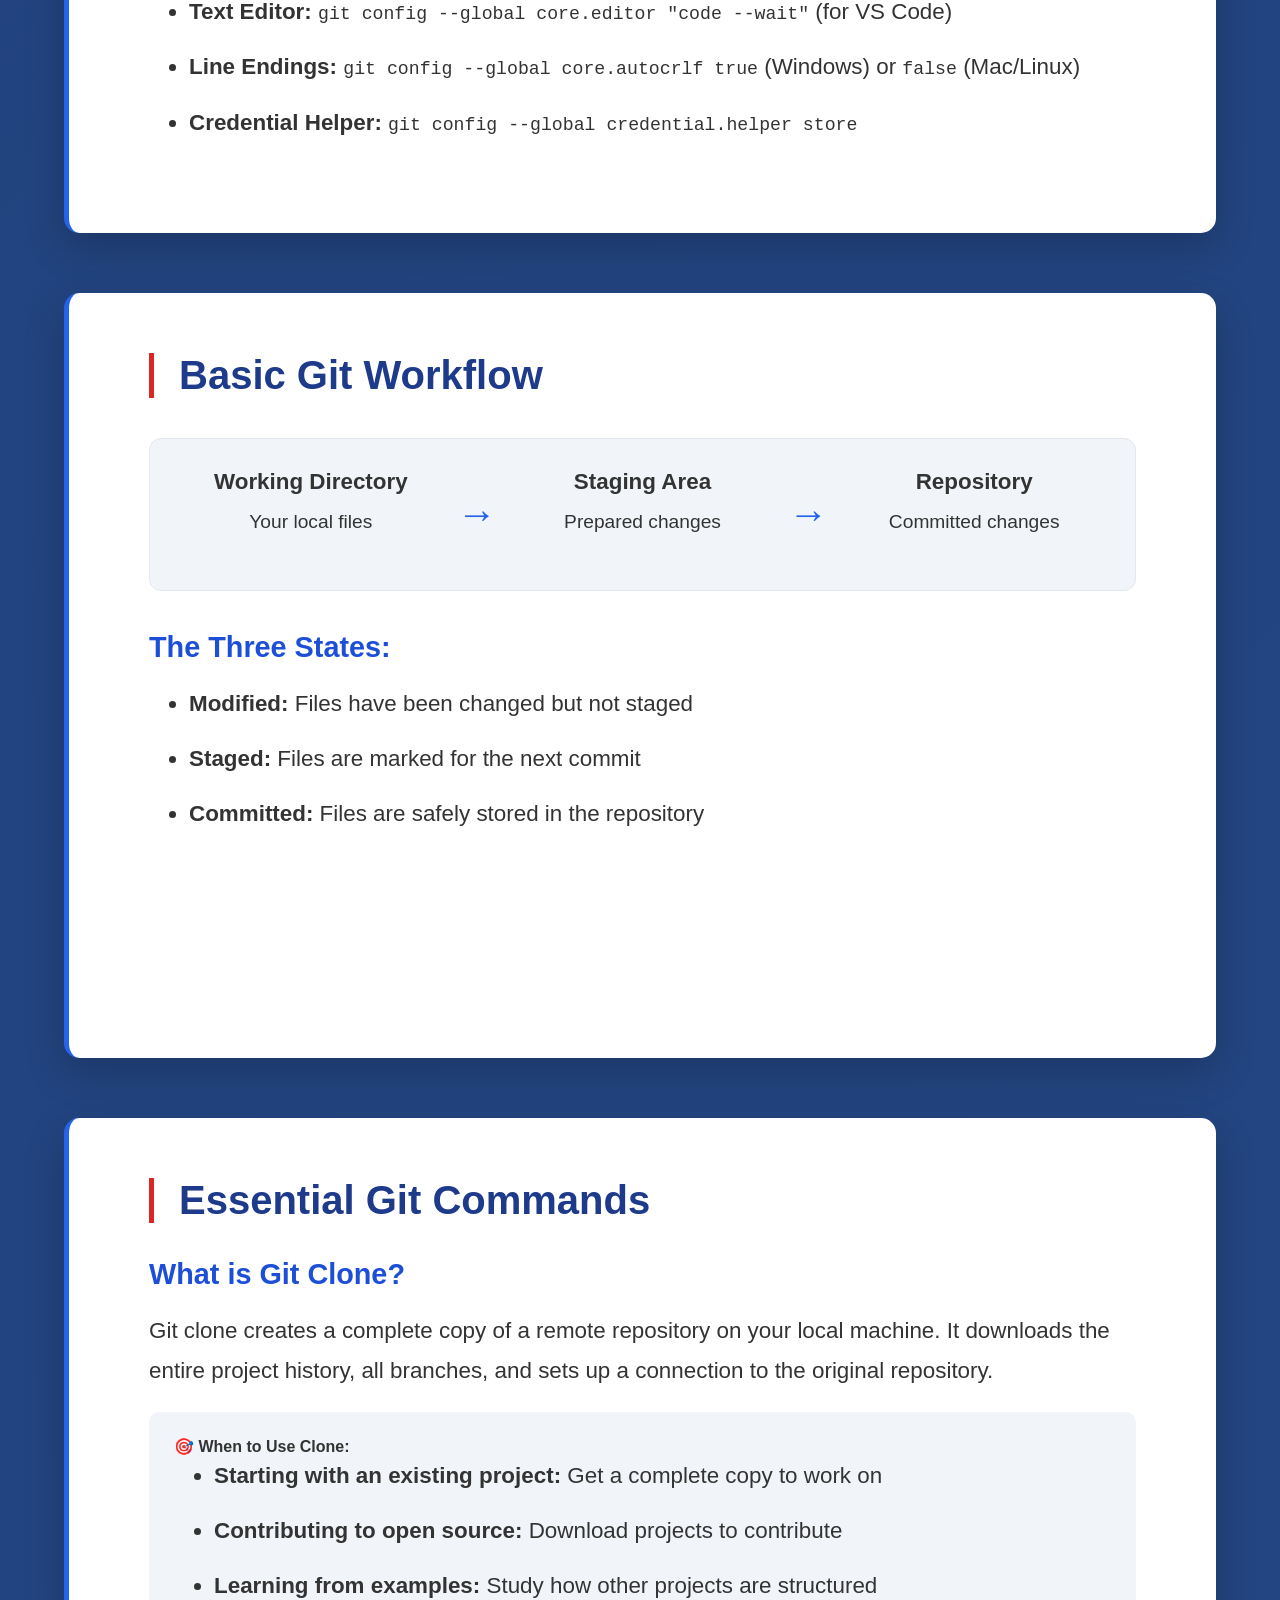
==== commit af4ed0b4: "Add tabbed interface to quiz module (Interactive Quiz + View Code) Enhanced quiz module with two-tab" ====
--- a/index.html
+++ b/index.html
@@ -1368,142 +1368,183 @@
 
             <h3 style="margin-top: 40px;">Test Your Knowledge: Interactive Quiz</h3>
 
-            <!-- Quiz Module -->
-            <div id="branching-quiz" style="background: linear-gradient(135deg, #667eea 0%, #764ba2 100%); padding: 30px; border-radius: 15px; margin: 20px 0; color: white; box-shadow: 0 10px 30px rgba(0,0,0,0.2);">
-                <div style="text-align: right; margin-bottom: 15px;">
-                    <button onclick="copyQuizCode()" style="background: rgba(255,255,255,0.2); color: white; border: 2px solid white; padding: 8px 15px; border-radius: 8px; cursor: pointer; font-size: 0.9em; font-weight: bold; transition: all 0.3s;">
-                        📋 Copy Quiz Code
-                    </button>
-                </div>
-
-                <h4 style="text-align: center; margin-bottom: 25px; font-size: 1.5em;">🎯 Branching & Merging Quiz</h4>
-
-                <div id="quiz-container">
-                    <!-- Question 1 -->
-                    <div class="quiz-question" data-question="1" style="background: rgba(255,255,255,0.1); padding: 20px; border-radius: 10px; margin-bottom: 20px;">
-                        <p style="font-weight: bold; margin-bottom: 15px;">1. What command creates a new branch AND switches to it?</p>
-                        <div style="display: flex; flex-direction: column; gap: 10px;">
-                            <button class="quiz-option" data-correct="false" onclick="checkAnswer(this, 1)" style="background: rgba(255,255,255,0.2); border: 2px solid rgba(255,255,255,0.3); padding: 12px; border-radius: 8px; cursor: pointer; text-align: left; color: white; transition: all 0.3s;">
-                                A) git branch new-feature
+            <!-- Quiz Module with Tabs -->
+            <div class="terminal" style="background: linear-gradient(135deg, #667eea 0%, #764ba2 100%); border: none; box-shadow: 0 10px 30px rgba(0,0,0,0.2);">
+                <div class="terminal-header" style="background: rgba(0,0,0,0.2); border-bottom: 2px solid rgba(255,255,255,0.1);">
+                    <div class="terminal-button close"></div>
+                    <div class="terminal-button minimize"></div>
+                    <div class="terminal-button maximize"></div>
+                    <div class="terminal-title" style="color: white;">🎯 Branching & Merging Quiz</div>
+                </div>
+                <div class="terminal-tabs">
+                    <div class="terminal-tab active" data-tab="quiz-interactive" onclick="switchQuizTab('quiz-interactive')" style="color: white; border-color: rgba(255,255,255,0.3);">
+                        Interactive Quiz
+                    </div>
+                    <div class="terminal-tab" data-tab="quiz-code" onclick="switchQuizTab('quiz-code')" style="color: white; border-color: rgba(255,255,255,0.3);">
+                        View Code
+                    </div>
+                </div>
+                <div class="terminal-content" style="background: transparent;">
+                    <!-- Interactive Quiz Tab -->
+                    <div id="quiz-interactive" class="quiz-tab-content" style="display: block; padding: 20px; color: white;">
+                        <div id="quiz-container">
+                            <!-- Question 1 -->
+                            <div class="quiz-question" data-question="1" style="background: rgba(255,255,255,0.1); padding: 20px; border-radius: 10px; margin-bottom: 20px;">
+                                <p style="font-weight: bold; margin-bottom: 15px;">1. What command creates a new branch AND switches to it?</p>
+                                <div style="display: flex; flex-direction: column; gap: 10px;">
+                                    <button class="quiz-option" data-correct="false" onclick="checkAnswer(this, 1)" style="background: rgba(255,255,255,0.2); border: 2px solid rgba(255,255,255,0.3); padding: 12px; border-radius: 8px; cursor: pointer; text-align: left; color: white; transition: all 0.3s;">
+                                        A) git branch new-feature
+                                    </button>
+                                    <button class="quiz-option" data-correct="true" onclick="checkAnswer(this, 1)" style="background: rgba(255,255,255,0.2); border: 2px solid rgba(255,255,255,0.3); padding: 12px; border-radius: 8px; cursor: pointer; text-align: left; color: white; transition: all 0.3s;">
+                                        B) git checkout -b new-feature
+                                    </button>
+                                    <button class="quiz-option" data-correct="false" onclick="checkAnswer(this, 1)" style="background: rgba(255,255,255,0.2); border: 2px solid rgba(255,255,255,0.3); padding: 12px; border-radius: 8px; cursor: pointer; text-align: left; color: white; transition: all 0.3s;">
+                                        C) git merge new-feature
+                                    </button>
+                                    <button class="quiz-option" data-correct="false" onclick="checkAnswer(this, 1)" style="background: rgba(255,255,255,0.2); border: 2px solid rgba(255,255,255,0.3); padding: 12px; border-radius: 8px; cursor: pointer; text-align: left; color: white; transition: all 0.3s;">
+                                        D) git add new-feature
+                                    </button>
+                                </div>
+                                <div class="quiz-feedback" style="margin-top: 10px; padding: 10px; border-radius: 5px; display: none;"></div>
+                            </div>
+
+                            <!-- Question 2 -->
+                            <div class="quiz-question" data-question="2" style="background: rgba(255,255,255,0.1); padding: 20px; border-radius: 10px; margin-bottom: 20px;">
+                                <p style="font-weight: bold; margin-bottom: 15px;">2. What is the main purpose of using branches in Git?</p>
+                                <div style="display: flex; flex-direction: column; gap: 10px;">
+                                    <button class="quiz-option" data-correct="false" onclick="checkAnswer(this, 2)" style="background: rgba(255,255,255,0.2); border: 2px solid rgba(255,255,255,0.3); padding: 12px; border-radius: 8px; cursor: pointer; text-align: left; color: white; transition: all 0.3s;">
+                                        A) To delete old code
+                                    </button>
+                                    <button class="quiz-option" data-correct="true" onclick="checkAnswer(this, 2)" style="background: rgba(255,255,255,0.2); border: 2px solid rgba(255,255,255,0.3); padding: 12px; border-radius: 8px; cursor: pointer; text-align: left; color: white; transition: all 0.3s;">
+                                        B) To work on features without affecting the main codebase
+                                    </button>
+                                    <button class="quiz-option" data-correct="false" onclick="checkAnswer(this, 2)" style="background: rgba(255,255,255,0.2); border: 2px solid rgba(255,255,255,0.3); padding: 12px; border-radius: 8px; cursor: pointer; text-align: left; color: white; transition: all 0.3s;">
+                                        C) To make commits faster
+                                    </button>
+                                    <button class="quiz-option" data-correct="false" onclick="checkAnswer(this, 2)" style="background: rgba(255,255,255,0.2); border: 2px solid rgba(255,255,255,0.3); padding: 12px; border-radius: 8px; cursor: pointer; text-align: left; color: white; transition: all 0.3s;">
+                                        D) To upload files to GitHub
+                                    </button>
+                                </div>
+                                <div class="quiz-feedback" style="margin-top: 10px; padding: 10px; border-radius: 5px; display: none;"></div>
+                            </div>
+
+                            <!-- Question 3 -->
+                            <div class="quiz-question" data-question="3" style="background: rgba(255,255,255,0.1); padding: 20px; border-radius: 10px; margin-bottom: 20px;">
+                                <p style="font-weight: bold; margin-bottom: 15px;">3. How do you merge a feature branch into the main branch?</p>
+                                <div style="display: flex; flex-direction: column; gap: 10px;">
+                                    <button class="quiz-option" data-correct="false" onclick="checkAnswer(this, 3)" style="background: rgba(255,255,255,0.2); border: 2px solid rgba(255,255,255,0.3); padding: 12px; border-radius: 8px; cursor: pointer; text-align: left; color: white; transition: all 0.3s;">
+                                        A) git branch merge feature-name
+                                    </button>
+                                    <button class="quiz-option" data-correct="true" onclick="checkAnswer(this, 3)" style="background: rgba(255,255,255,0.2); border: 2px solid rgba(255,255,255,0.3); padding: 12px; border-radius: 8px; cursor: pointer; text-align: left; color: white; transition: all 0.3s;">
+                                        B) Switch to main, then git merge feature-name
+                                    </button>
+                                    <button class="quiz-option" data-correct="false" onclick="checkAnswer(this, 3)" style="background: rgba(255,255,255,0.2); border: 2px solid rgba(255,255,255,0.3); padding: 12px; border-radius: 8px; cursor: pointer; text-align: left; color: white; transition: all 0.3s;">
+                                        C) git push feature-name main
+                                    </button>
+                                    <button class="quiz-option" data-correct="false" onclick="checkAnswer(this, 3)" style="background: rgba(255,255,255,0.2); border: 2px solid rgba(255,255,255,0.3); padding: 12px; border-radius: 8px; cursor: pointer; text-align: left; color: white; transition: all 0.3s;">
+                                        D) git add main feature-name
+                                    </button>
+                                </div>
+                                <div class="quiz-feedback" style="margin-top: 10px; padding: 10px; border-radius: 5px; display: none;"></div>
+                            </div>
+
+                            <!-- Question 4 -->
+                            <div class="quiz-question" data-question="4" style="background: rgba(255,255,255,0.1); padding: 20px; border-radius: 10px; margin-bottom: 20px;">
+                                <p style="font-weight: bold; margin-bottom: 15px;">4. What should you do after successfully merging a feature branch?</p>
+                                <div style="display: flex; flex-direction: column; gap: 10px;">
+                                    <button class="quiz-option" data-correct="false" onclick="checkAnswer(this, 4)" style="background: rgba(255,255,255,0.2); border: 2px solid rgba(255,255,255,0.3); padding: 12px; border-radius: 8px; cursor: pointer; text-align: left; color: white; transition: all 0.3s;">
+                                        A) Create another branch immediately
+                                    </button>
+                                    <button class="quiz-option" data-correct="false" onclick="checkAnswer(this, 4)" style="background: rgba(255,255,255,0.2); border: 2px solid rgba(255,255,255,0.3); padding: 12px; border-radius: 8px; cursor: pointer; text-align: left; color: white; transition: all 0.3s;">
+                                        B) Push to a different repository
+                                    </button>
+                                    <button class="quiz-option" data-correct="true" onclick="checkAnswer(this, 4)" style="background: rgba(255,255,255,0.2); border: 2px solid rgba(255,255,255,0.3); padding: 12px; border-radius: 8px; cursor: pointer; text-align: left; color: white; transition: all 0.3s;">
+                                        C) Delete the feature branch to keep things clean
+                                    </button>
+                                    <button class="quiz-option" data-correct="false" onclick="checkAnswer(this, 4)" style="background: rgba(255,255,255,0.2); border: 2px solid rgba(255,255,255,0.3); padding: 12px; border-radius: 8px; cursor: pointer; text-align: left; color: white; transition: all 0.3s;">
+                                        D) Rename the main branch
+                                    </button>
+                                </div>
+                                <div class="quiz-feedback" style="margin-top: 10px; padding: 10px; border-radius: 5px; display: none;"></div>
+                            </div>
+                        </div>
+
+                        <!-- Quiz Score -->
+                        <div id="quiz-score" style="text-align: center; margin-top: 20px; padding: 20px; background: rgba(255,255,255,0.2); border-radius: 10px; display: none;">
+                            <h4 style="font-size: 1.3em; margin-bottom: 10px;">🎉 Quiz Complete!</h4>
+                            <p style="font-size: 1.5em; font-weight: bold;" id="score-text"></p>
+                            <button onclick="resetQuiz()" style="background: white; color: #667eea; border: none; padding: 12px 25px; border-radius: 8px; cursor: pointer; font-weight: bold; margin-top: 15px; transition: all 0.3s;">
+                                🔄 Try Again
                             </button>
-                            <button class="quiz-option" data-correct="true" onclick="checkAnswer(this, 1)" style="background: rgba(255,255,255,0.2); border: 2px solid rgba(255,255,255,0.3); padding: 12px; border-radius: 8px; cursor: pointer; text-align: left; color: white; transition: all 0.3s;">
-                                B) git checkout -b new-feature
+                        </div>
+                    </div>
+
+                    <!-- Code View Tab -->
+                    <div id="quiz-code" class="quiz-tab-content" style="display: none; padding: 20px;">
+                        <div style="text-align: right; margin-bottom: 15px;">
+                            <button onclick="copyQuizCode()" style="background: rgba(255,255,255,0.3); color: white; border: 2px solid white; padding: 10px 20px; border-radius: 8px; cursor: pointer; font-size: 1em; font-weight: bold; transition: all 0.3s;">
+                                📋 Copy Code to Clipboard
                             </button>
-                            <button class="quiz-option" data-correct="false" onclick="checkAnswer(this, 1)" style="background: rgba(255,255,255,0.2); border: 2px solid rgba(255,255,255,0.3); padding: 12px; border-radius: 8px; cursor: pointer; text-align: left; color: white; transition: all 0.3s;">
-                                C) git merge new-feature
-                            </button>
-                            <button class="quiz-option" data-correct="false" onclick="checkAnswer(this, 1)" style="background: rgba(255,255,255,0.2); border: 2px solid rgba(255,255,255,0.3); padding: 12px; border-radius: 8px; cursor: pointer; text-align: left; color: white; transition: all 0.3s;">
-                                D) git add new-feature
-                            </button>
-                        </div>
-                        <div class="quiz-feedback" style="margin-top: 10px; padding: 10px; border-radius: 5px; display: none;"></div>
-                    </div>
-
-                    <!-- Question 2 -->
-                    <div class="quiz-question" data-question="2" style="background: rgba(255,255,255,0.1); padding: 20px; border-radius: 10px; margin-bottom: 20px;">
-                        <p style="font-weight: bold; margin-bottom: 15px;">2. What is the main purpose of using branches in Git?</p>
-                        <div style="display: flex; flex-direction: column; gap: 10px;">
-                            <button class="quiz-option" data-correct="false" onclick="checkAnswer(this, 2)" style="background: rgba(255,255,255,0.2); border: 2px solid rgba(255,255,255,0.3); padding: 12px; border-radius: 8px; cursor: pointer; text-align: left; color: white; transition: all 0.3s;">
-                                A) To delete old code
-                            </button>
-                            <button class="quiz-option" data-correct="true" onclick="checkAnswer(this, 2)" style="background: rgba(255,255,255,0.2); border: 2px solid rgba(255,255,255,0.3); padding: 12px; border-radius: 8px; cursor: pointer; text-align: left; color: white; transition: all 0.3s;">
-                                B) To work on features without affecting the main codebase
-                            </button>
-                            <button class="quiz-option" data-correct="false" onclick="checkAnswer(this, 2)" style="background: rgba(255,255,255,0.2); border: 2px solid rgba(255,255,255,0.3); padding: 12px; border-radius: 8px; cursor: pointer; text-align: left; color: white; transition: all 0.3s;">
-                                C) To make commits faster
-                            </button>
-                            <button class="quiz-option" data-correct="false" onclick="checkAnswer(this, 2)" style="background: rgba(255,255,255,0.2); border: 2px solid rgba(255,255,255,0.3); padding: 12px; border-radius: 8px; cursor: pointer; text-align: left; color: white; transition: all 0.3s;">
-                                D) To upload files to GitHub
-                            </button>
-                        </div>
-                        <div class="quiz-feedback" style="margin-top: 10px; padding: 10px; border-radius: 5px; display: none;"></div>
-                    </div>
-
-                    <!-- Question 3 -->
-                    <div class="quiz-question" data-question="3" style="background: rgba(255,255,255,0.1); padding: 20px; border-radius: 10px; margin-bottom: 20px;">
-                        <p style="font-weight: bold; margin-bottom: 15px;">3. How do you merge a feature branch into the main branch?</p>
-                        <div style="display: flex; flex-direction: column; gap: 10px;">
-                            <button class="quiz-option" data-correct="false" onclick="checkAnswer(this, 3)" style="background: rgba(255,255,255,0.2); border: 2px solid rgba(255,255,255,0.3); padding: 12px; border-radius: 8px; cursor: pointer; text-align: left; color: white; transition: all 0.3s;">
-                                A) git branch merge feature-name
-                            </button>
-                            <button class="quiz-option" data-correct="true" onclick="checkAnswer(this, 3)" style="background: rgba(255,255,255,0.2); border: 2px solid rgba(255,255,255,0.3); padding: 12px; border-radius: 8px; cursor: pointer; text-align: left; color: white; transition: all 0.3s;">
-                                B) Switch to main, then git merge feature-name
-                            </button>
-                            <button class="quiz-option" data-correct="false" onclick="checkAnswer(this, 3)" style="background: rgba(255,255,255,0.2); border: 2px solid rgba(255,255,255,0.3); padding: 12px; border-radius: 8px; cursor: pointer; text-align: left; color: white; transition: all 0.3s;">
-                                C) git push feature-name main
-                            </button>
-                            <button class="quiz-option" data-correct="false" onclick="checkAnswer(this, 3)" style="background: rgba(255,255,255,0.2); border: 2px solid rgba(255,255,255,0.3); padding: 12px; border-radius: 8px; cursor: pointer; text-align: left; color: white; transition: all 0.3s;">
-                                D) git add main feature-name
-                            </button>
-                        </div>
-                        <div class="quiz-feedback" style="margin-top: 10px; padding: 10px; border-radius: 5px; display: none;"></div>
-                    </div>
-
-                    <!-- Question 4 -->
-                    <div class="quiz-question" data-question="4" style="background: rgba(255,255,255,0.1); padding: 20px; border-radius: 10px; margin-bottom: 20px;">
-                        <p style="font-weight: bold; margin-bottom: 15px;">4. What should you do after successfully merging a feature branch?</p>
-                        <div style="display: flex; flex-direction: column; gap: 10px;">
-                            <button class="quiz-option" data-correct="false" onclick="checkAnswer(this, 4)" style="background: rgba(255,255,255,0.2); border: 2px solid rgba(255,255,255,0.3); padding: 12px; border-radius: 8px; cursor: pointer; text-align: left; color: white; transition: all 0.3s;">
-                                A) Create another branch immediately
-                            </button>
-                            <button class="quiz-option" data-correct="false" onclick="checkAnswer(this, 4)" style="background: rgba(255,255,255,0.2); border: 2px solid rgba(255,255,255,0.3); padding: 12px; border-radius: 8px; cursor: pointer; text-align: left; color: white; transition: all 0.3s;">
-                                B) Push to a different repository
-                            </button>
-                            <button class="quiz-option" data-correct="true" onclick="checkAnswer(this, 4)" style="background: rgba(255,255,255,0.2); border: 2px solid rgba(255,255,255,0.3); padding: 12px; border-radius: 8px; cursor: pointer; text-align: left; color: white; transition: all 0.3s;">
-                                C) Delete the feature branch to keep things clean
-                            </button>
-                            <button class="quiz-option" data-correct="false" onclick="checkAnswer(this, 4)" style="background: rgba(255,255,255,0.2); border: 2px solid rgba(255,255,255,0.3); padding: 12px; border-radius: 8px; cursor: pointer; text-align: left; color: white; transition: all 0.3s;">
-                                D) Rename the main branch
-                            </button>
-                        </div>
-                        <div class="quiz-feedback" style="margin-top: 10px; padding: 10px; border-radius: 5px; display: none;"></div>
-                    </div>
-                </div>
-
-                <!-- Quiz Score -->
-                <div id="quiz-score" style="text-align: center; margin-top: 20px; padding: 20px; background: rgba(255,255,255,0.2); border-radius: 10px; display: none;">
-                    <h4 style="font-size: 1.3em; margin-bottom: 10px;">🎉 Quiz Complete!</h4>
-                    <p style="font-size: 1.5em; font-weight: bold;" id="score-text"></p>
-                    <button onclick="resetQuiz()" style="background: white; color: #667eea; border: none; padding: 12px 25px; border-radius: 8px; cursor: pointer; font-weight: bold; margin-top: 15px; transition: all 0.3s;">
-                        🔄 Try Again
-                    </button>
-                </div>
-            </div>
-
-            <!-- Quiz Code Template (Hidden) -->
-            <div id="quiz-code-template" style="display: none;">
-&lt;!-- Interactive Quiz Module --&gt;
-&lt;div id="branching-quiz" style="background: linear-gradient(135deg, #667eea 0%, #764ba2 100%); padding: 30px; border-radius: 15px; margin: 20px 0; color: white;"&gt;
-    &lt;h4 style="text-align: center; margin-bottom: 25px;"&gt;🎯 Your Quiz Title&lt;/h4&gt;
-
-    &lt;!-- Question 1 --&gt;
-    &lt;div class="quiz-question" style="background: rgba(255,255,255,0.1); padding: 20px; border-radius: 10px; margin-bottom: 20px;"&gt;
-        &lt;p style="font-weight: bold; margin-bottom: 15px;"&gt;1. Your question here?&lt;/p&gt;
-        &lt;div style="display: flex; flex-direction: column; gap: 10px;"&gt;
-            &lt;button class="quiz-option" data-correct="false" onclick="checkAnswer(this, 1)" style="background: rgba(255,255,255,0.2); border: 2px solid rgba(255,255,255,0.3); padding: 12px; border-radius: 8px; cursor: pointer; color: white;"&gt;
-                A) Option 1
-            &lt;/button&gt;
-            &lt;button class="quiz-option" data-correct="true" onclick="checkAnswer(this, 1)" style="background: rgba(255,255,255,0.2); border: 2px solid rgba(255,255,255,0.3); padding: 12px; border-radius: 8px; cursor: pointer; color: white;"&gt;
-                B) Correct Answer
-            &lt;/button&gt;
+                        </div>
+                        <pre id="quiz-code-display" style="background: rgba(0,0,0,0.3); padding: 20px; border-radius: 10px; overflow-x: auto; color: #e2e8f0; font-family: 'Courier New', monospace; font-size: 0.85em; line-height: 1.6; max-height: 500px; overflow-y: auto;"><code>&lt;!-- Interactive Quiz Module --&gt;
+&lt;div class="terminal" style="background: linear-gradient(135deg, #667eea 0%, #764ba2 100%);"&gt;
+    &lt;div class="terminal-header"&gt;
+        &lt;div class="terminal-title"&gt;🎯 Your Quiz Title&lt;/div&gt;
+    &lt;/div&gt;
+    &lt;div class="terminal-tabs"&gt;
+        &lt;div class="terminal-tab active" data-tab="quiz-interactive"&gt;Interactive Quiz&lt;/div&gt;
+        &lt;div class="terminal-tab" data-tab="quiz-code"&gt;View Code&lt;/div&gt;
+    &lt;/div&gt;
+    &lt;div class="terminal-content"&gt;
+        &lt;div id="quiz-interactive" class="quiz-tab-content"&gt;
+            &lt;!-- Question 1 --&gt;
+            &lt;div class="quiz-question" data-question="1"
+                 style="background: rgba(255,255,255,0.1); padding: 20px;
+                        border-radius: 10px; margin-bottom: 20px;"&gt;
+                &lt;p style="font-weight: bold; margin-bottom: 15px;"&gt;
+                    1. Your question here?
+                &lt;/p&gt;
+                &lt;div style="display: flex; flex-direction: column; gap: 10px;"&gt;
+                    &lt;button class="quiz-option" data-correct="false"
+                            onclick="checkAnswer(this, 1)"
+                            style="background: rgba(255,255,255,0.2);
+                                   border: 2px solid rgba(255,255,255,0.3);
+                                   padding: 12px; border-radius: 8px;
+                                   cursor: pointer; color: white;"&gt;
+                        A) Wrong answer
+                    &lt;/button&gt;
+                    &lt;button class="quiz-option" data-correct="true"
+                            onclick="checkAnswer(this, 1)"
+                            style="background: rgba(255,255,255,0.2);
+                                   border: 2px solid rgba(255,255,255,0.3);
+                                   padding: 12px; border-radius: 8px;
+                                   cursor: pointer; color: white;"&gt;
+                        B) Correct answer
+                    &lt;/button&gt;
+                &lt;/div&gt;
+                &lt;div class="quiz-feedback"
+                     style="margin-top: 10px; padding: 10px;
+                            border-radius: 5px; display: none;"&gt;
+                &lt;/div&gt;
+            &lt;/div&gt;
+
+            &lt;!-- Quiz Score --&gt;
+            &lt;div id="quiz-score" style="text-align: center; display: none;"&gt;
+                &lt;h4&gt;🎉 Quiz Complete!&lt;/h4&gt;
+                &lt;p id="score-text"&gt;&lt;/p&gt;
+                &lt;button onclick="resetQuiz()"&gt;🔄 Try Again&lt;/button&gt;
+            &lt;/div&gt;
         &lt;/div&gt;
-        &lt;div class="quiz-feedback" style="margin-top: 10px; padding: 10px; border-radius: 5px; display: none;"&gt;&lt;/div&gt;
-    &lt;/div&gt;
-
-    &lt;div id="quiz-score" style="text-align: center; margin-top: 20px; padding: 20px; background: rgba(255,255,255,0.2); border-radius: 10px; display: none;"&gt;
-        &lt;h4&gt;🎉 Quiz Complete!&lt;/h4&gt;
-        &lt;p id="score-text"&gt;&lt;/p&gt;
-        &lt;button onclick="resetQuiz()" style="background: white; color: #667eea; padding: 12px 25px; border-radius: 8px; cursor: pointer;"&gt;🔄 Try Again&lt;/button&gt;
     &lt;/div&gt;
 &lt;/div&gt;
 
 &lt;script&gt;
+// Quiz configuration
 let quizScore = 0;
 let answeredQuestions = new Set();
-const totalQuestions = 4; // Update based on your questions
+const totalQuestions = 4; // Update based on number of questions
 
 function checkAnswer(button, questionNum) {
-    // Prevent re-answering
     if (answeredQuestions.has(questionNum)) return;
 
     const isCorrect = button.getAttribute('data-correct') === 'true';
@@ -1511,10 +1552,8 @@
     const allOptions = questionDiv.querySelectorAll('.quiz-option');
     const feedback = questionDiv.querySelector('.quiz-feedback');
 
-    // Disable all options
     allOptions.forEach(opt =&gt; opt.style.pointerEvents = 'none');
 
-    // Mark answer
     if (isCorrect) {
         button.style.background = 'rgba(34, 197, 94, 0.8)';
         button.style.borderColor = '#22c55e';
@@ -1525,7 +1564,6 @@
     } else {
         button.style.background = 'rgba(239, 68, 68, 0.8)';
         button.style.borderColor = '#ef4444';
-        // Show correct answer
         allOptions.forEach(opt =&gt; {
             if (opt.getAttribute('data-correct') === 'true') {
                 opt.style.background = 'rgba(34, 197, 94, 0.8)';
@@ -1538,8 +1576,6 @@
     }
 
     answeredQuestions.add(questionNum);
-
-    // Check if all questions answered
     if (answeredQuestions.size === totalQuestions) {
         setTimeout(showScore, 1000);
     }
@@ -1563,30 +1599,36 @@
 function resetQuiz() {
     quizScore = 0;
     answeredQuestions.clear();
-
-    // Reset all options
     document.querySelectorAll('.quiz-option').forEach(opt =&gt; {
         opt.style.background = 'rgba(255,255,255,0.2)';
         opt.style.borderColor = 'rgba(255,255,255,0.3)';
         opt.style.pointerEvents = 'auto';
     });
-
-    // Hide feedbacks
-    document.querySelectorAll('.quiz-feedback').forEach(f =&gt; f.style.display = 'none');
-
-    // Hide score
+    document.querySelectorAll('.quiz-feedback').forEach(f =&gt;
+        f.style.display = 'none'
+    );
     document.getElementById('quiz-score').style.display = 'none';
 }
 
-function copyQuizCode() {
-    const codeTemplate = document.getElementById('quiz-code-template').textContent;
-    navigator.clipboard.writeText(codeTemplate).then(() =&gt; {
-        alert('✅ Quiz code copied! Paste it into your presentation and customize the questions.');
-    }).catch(() =&gt; {
-        alert('❌ Failed to copy. Please try again.');
-    });
+function switchQuizTab(tabName) {
+    document.querySelectorAll('.quiz-tab-content').forEach(tab =&gt;
+        tab.style.display = 'none'
+    );
+    document.getElementById(tabName).style.display = 'block';
 }
-&lt;/script&gt;
+&lt;/script&gt;</code></pre>
+                        <div style="background: rgba(255,255,255,0.1); padding: 15px; border-radius: 8px; margin-top: 20px; color: white;">
+                            <h4 style="margin-bottom: 10px;">📝 Customization Guide:</h4>
+                            <ul style="line-height: 1.8;">
+                                <li>Update <code>totalQuestions</code> to match your question count</li>
+                                <li>Add more questions by copying the question div structure</li>
+                                <li>Change <code>data-correct="true"</code> to mark correct answers</li>
+                                <li>Customize colors by modifying the gradient and rgba values</li>
+                                <li>Each question needs a unique <code>data-question</code> number</li>
+                            </ul>
+                        </div>
+                    </div>
+                </div>
             </div>
         </div>
 
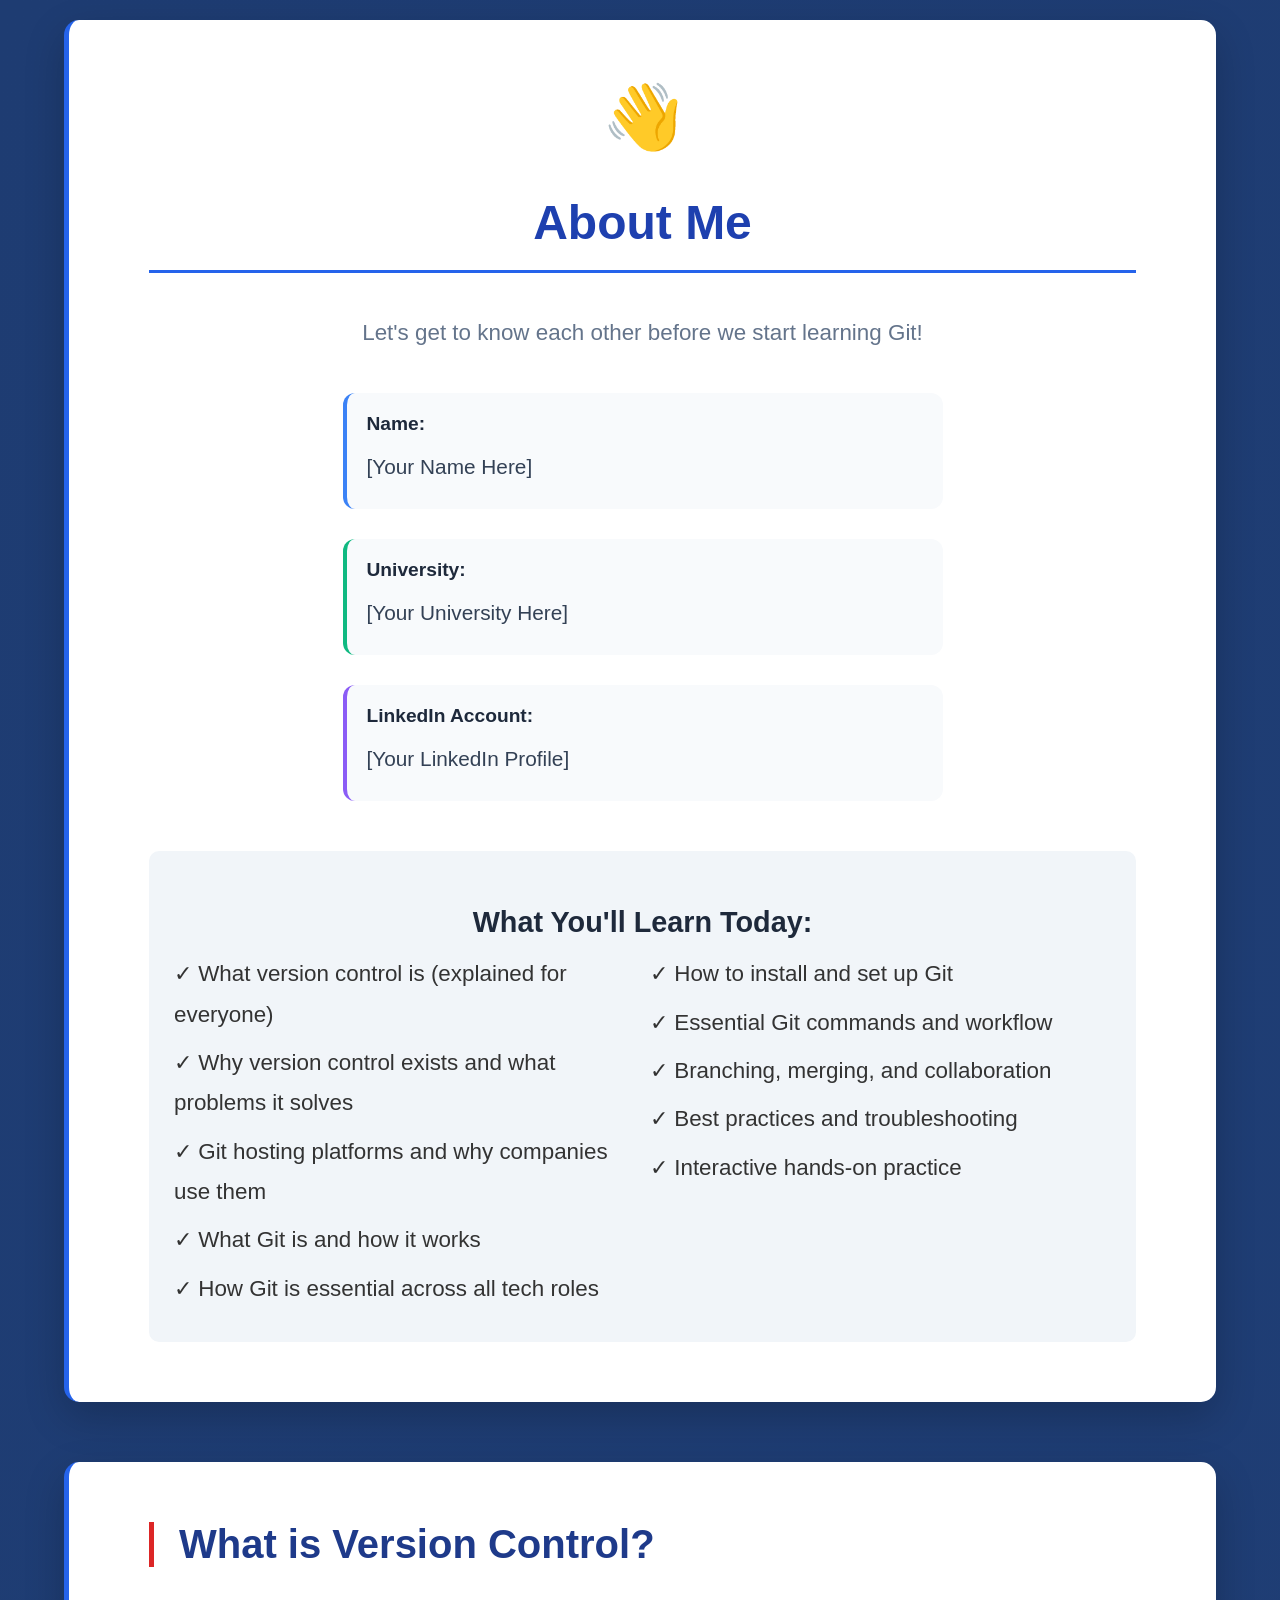
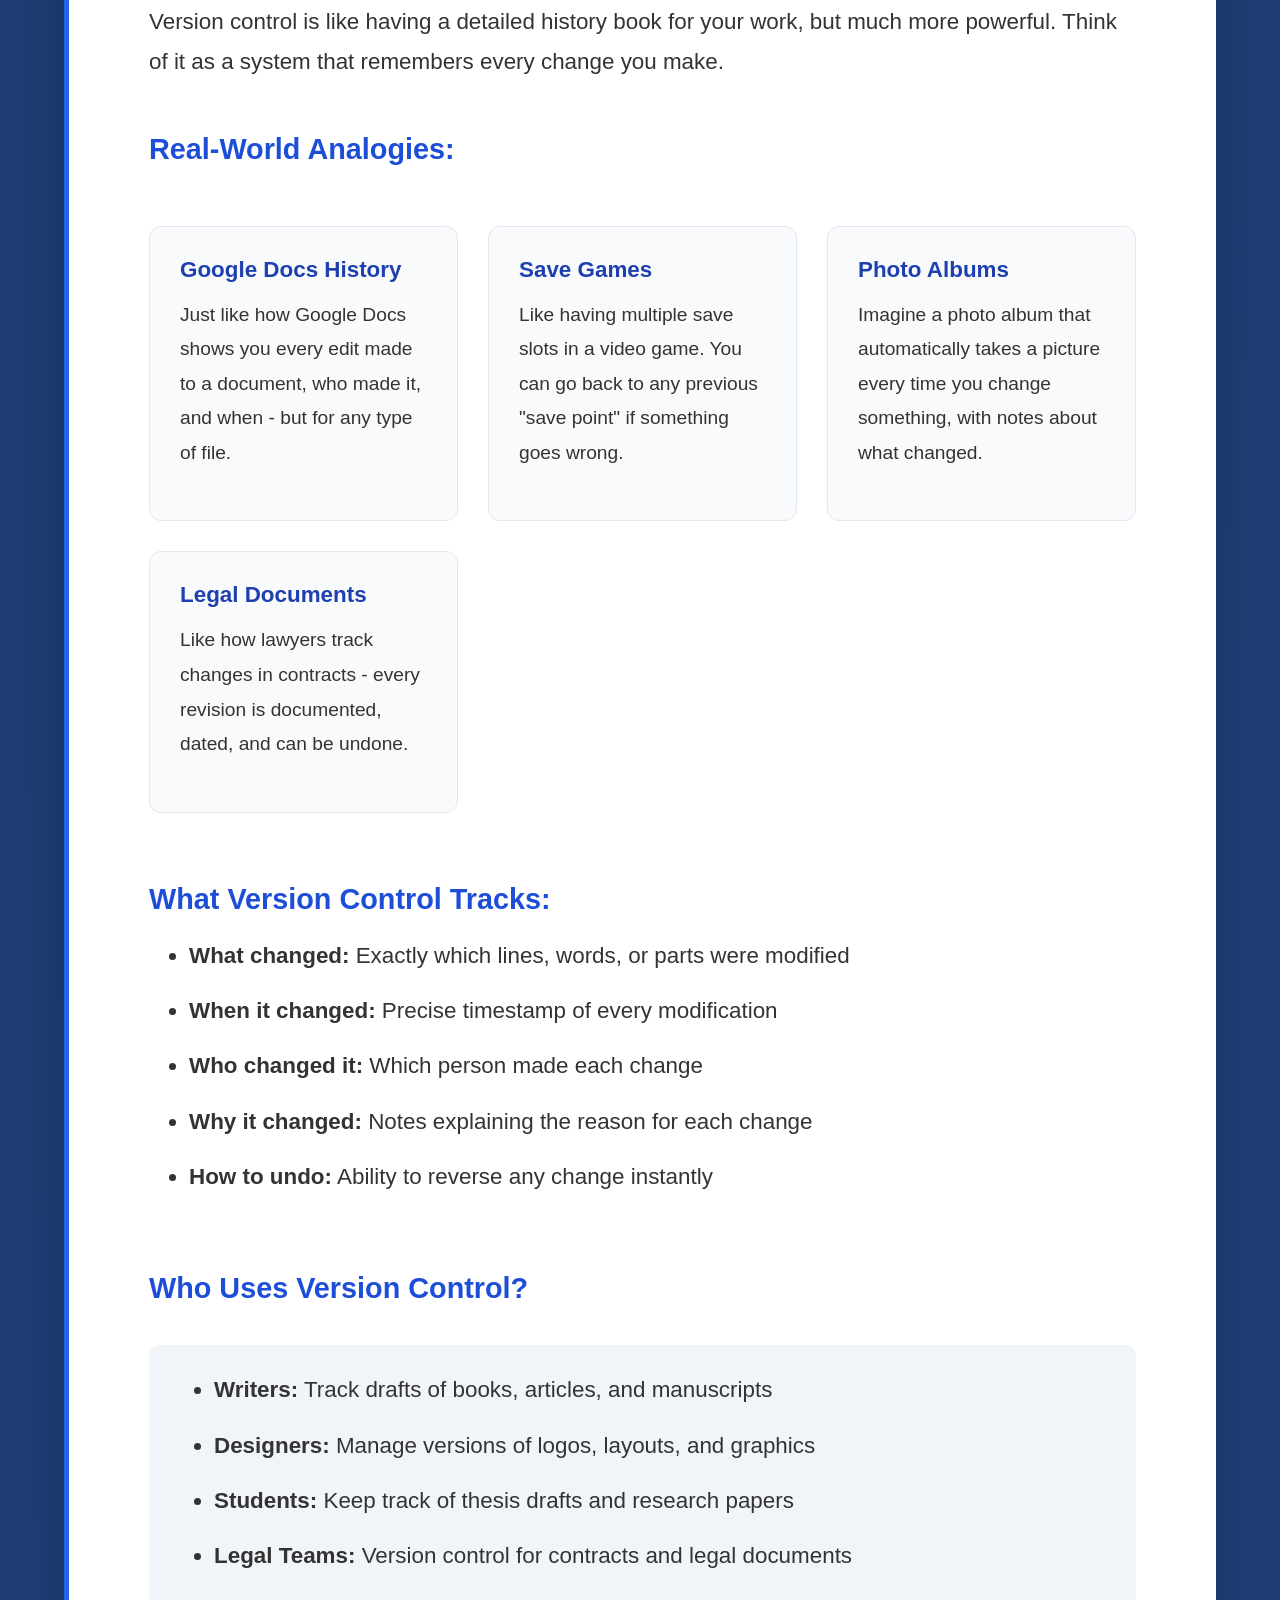
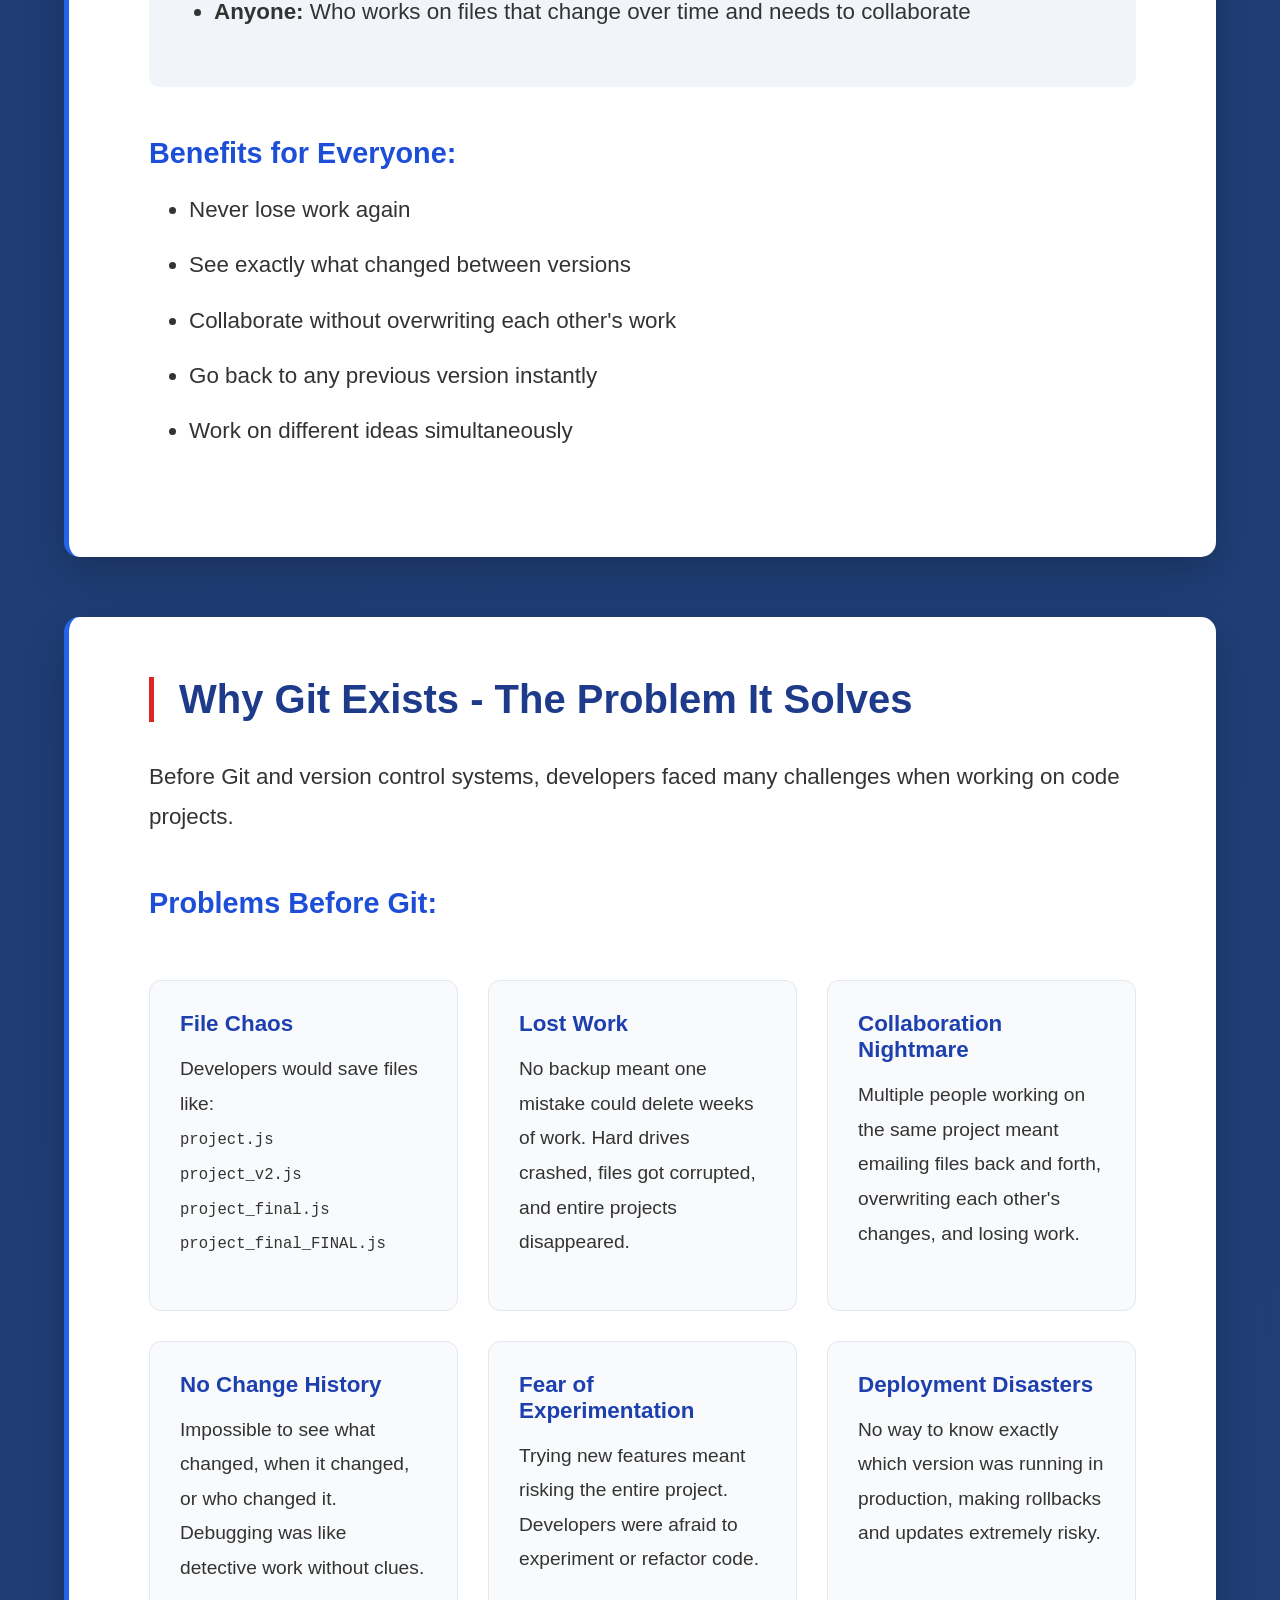
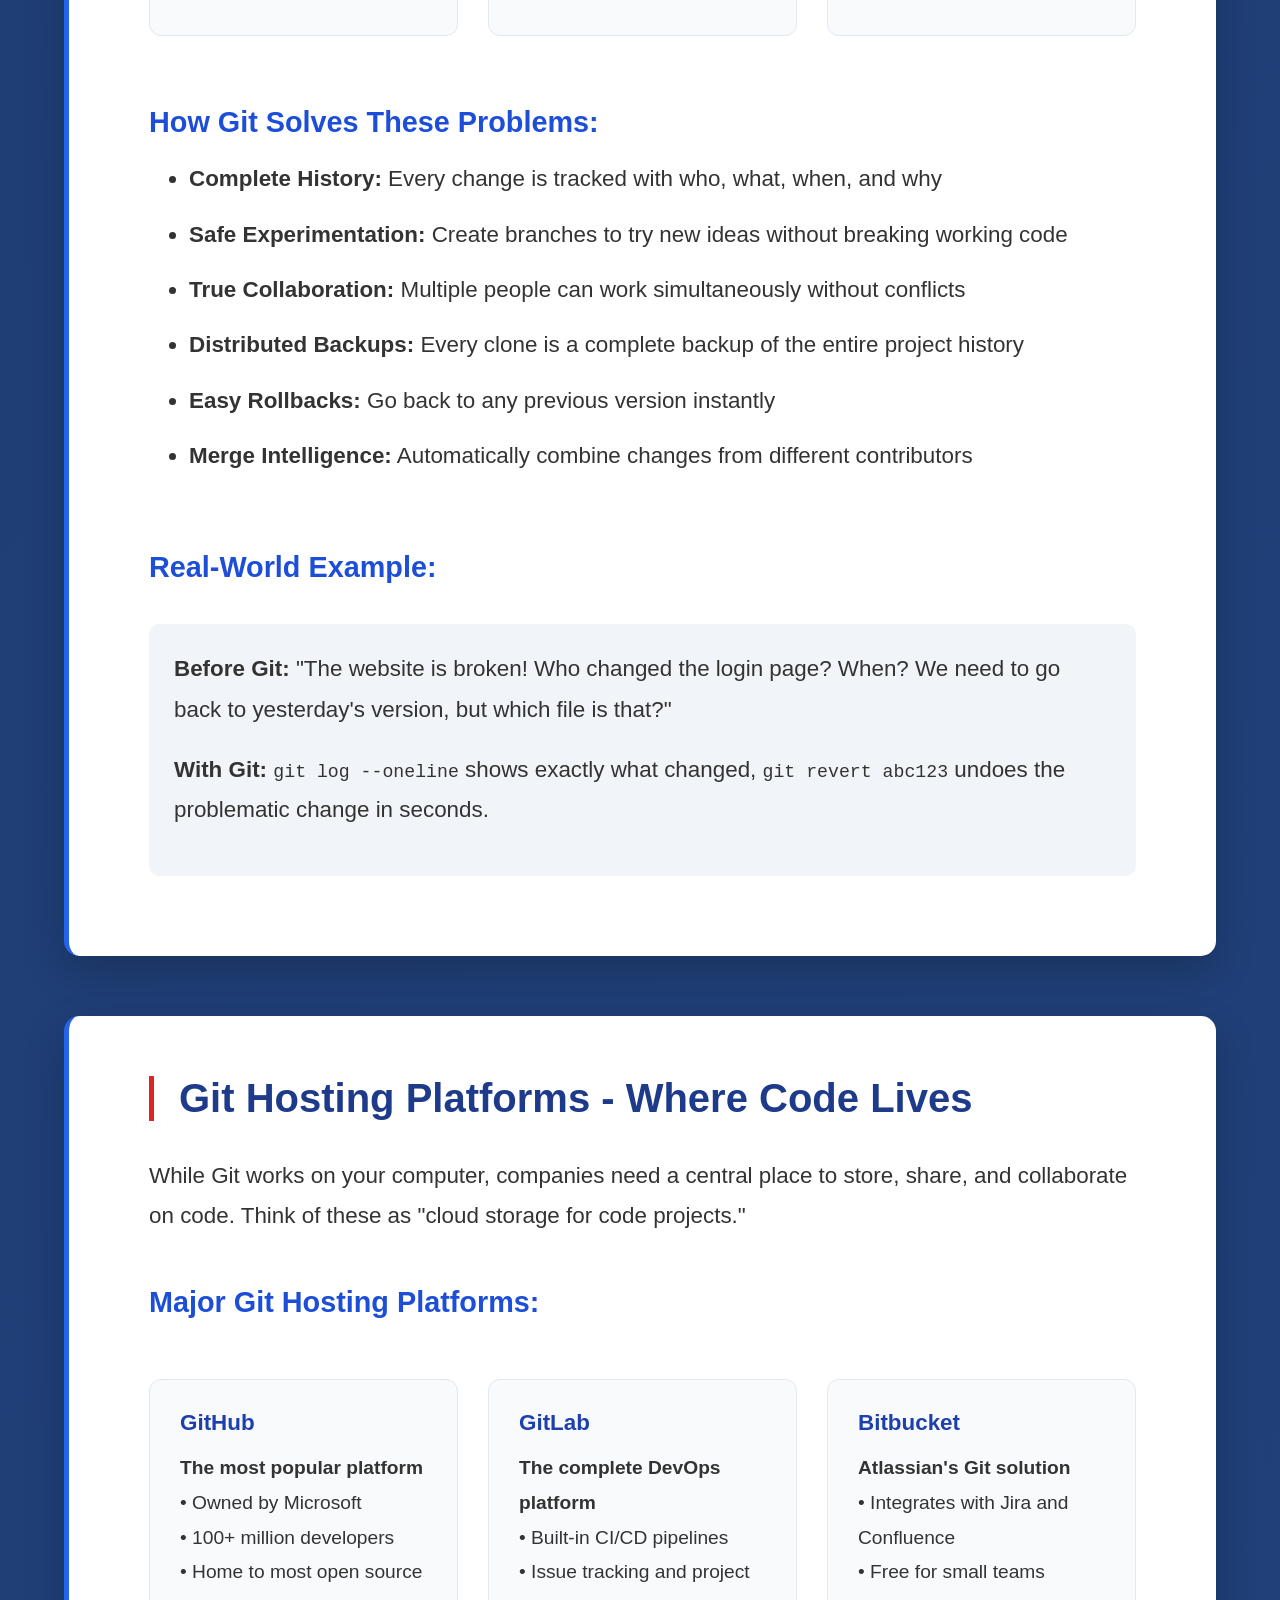
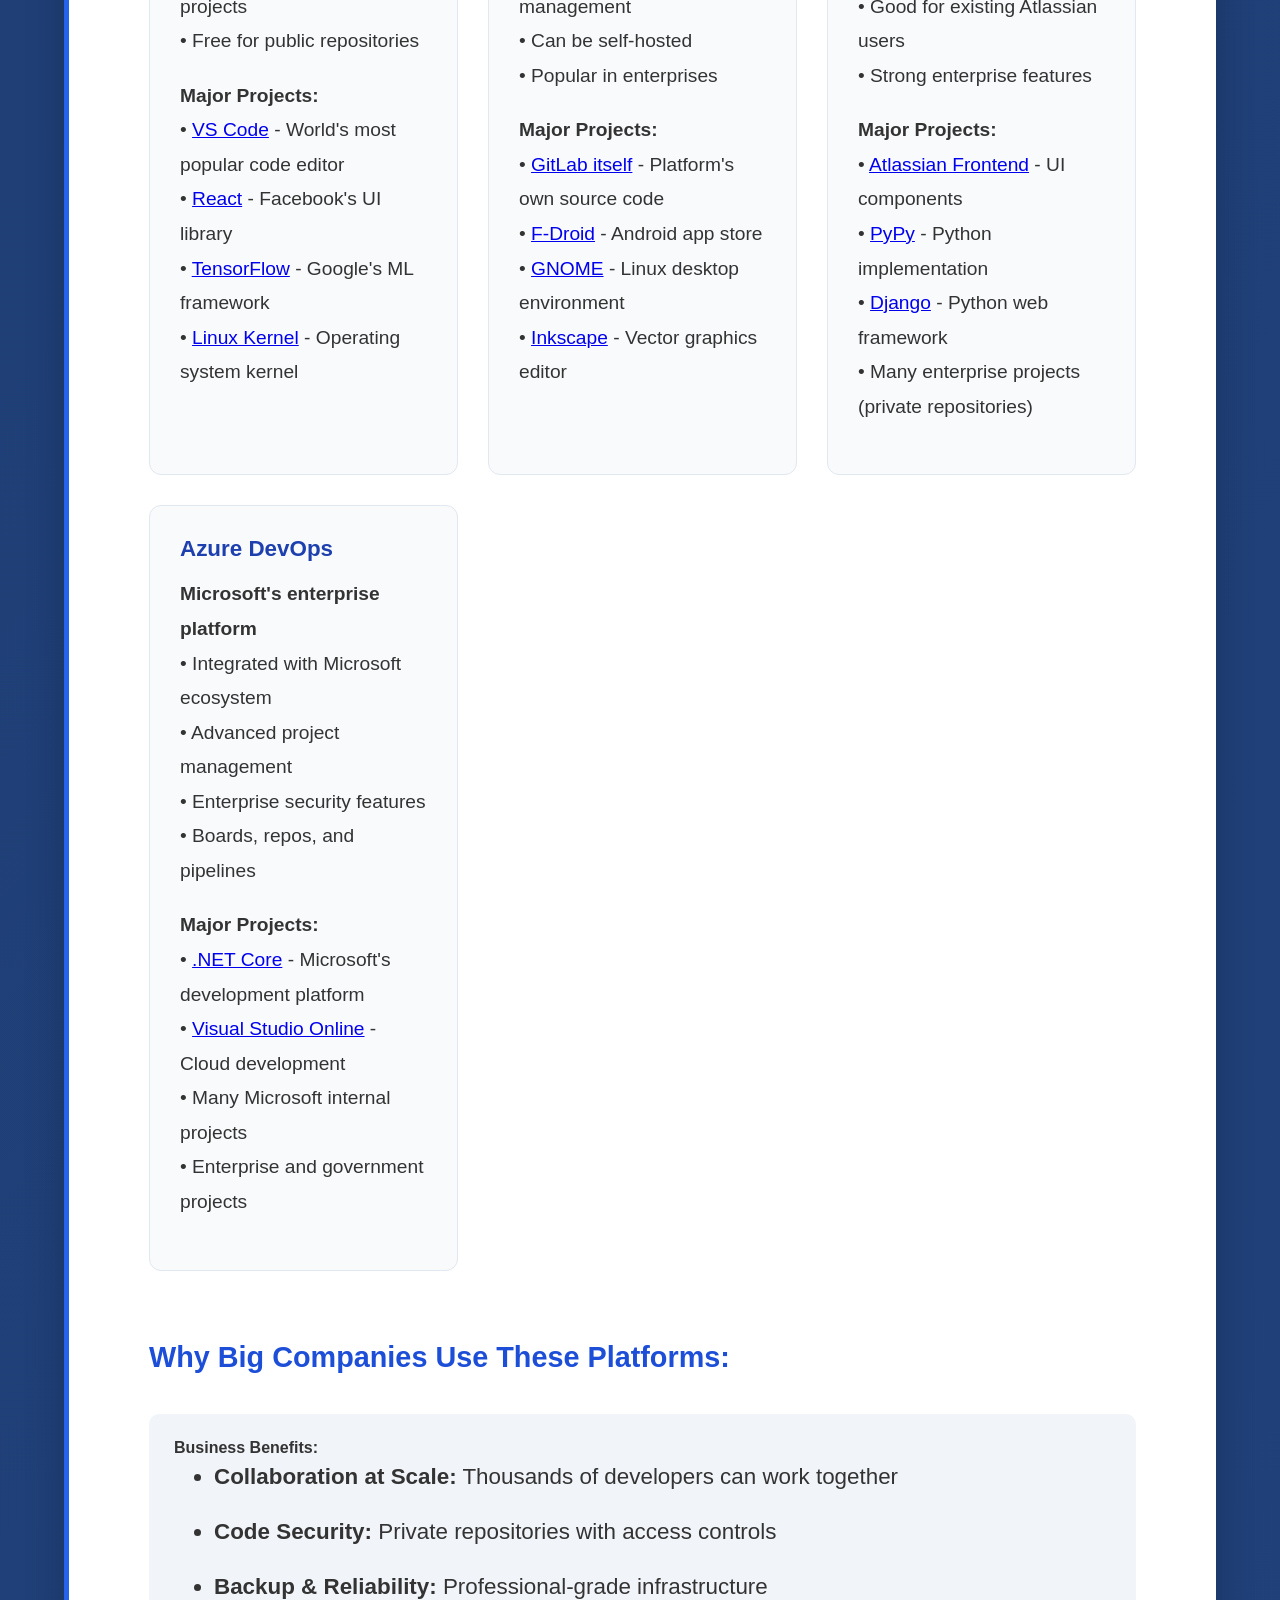
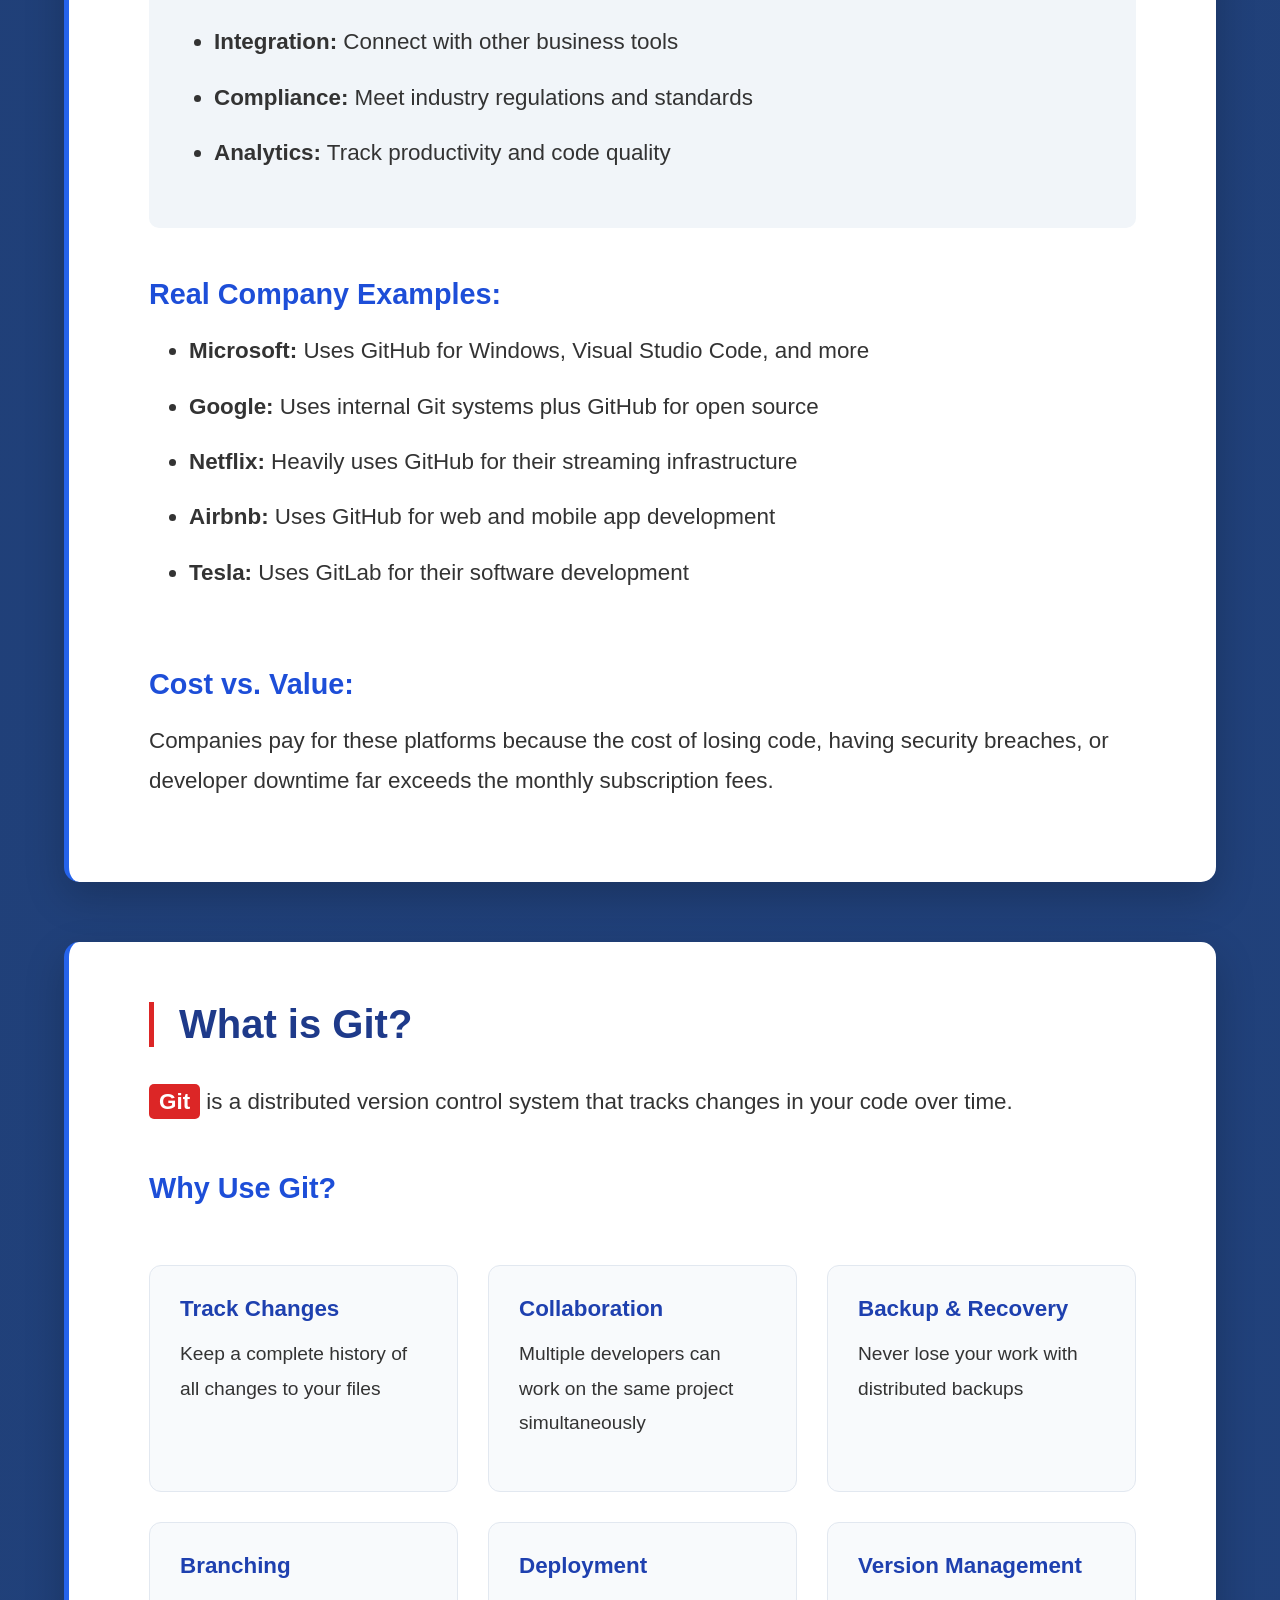
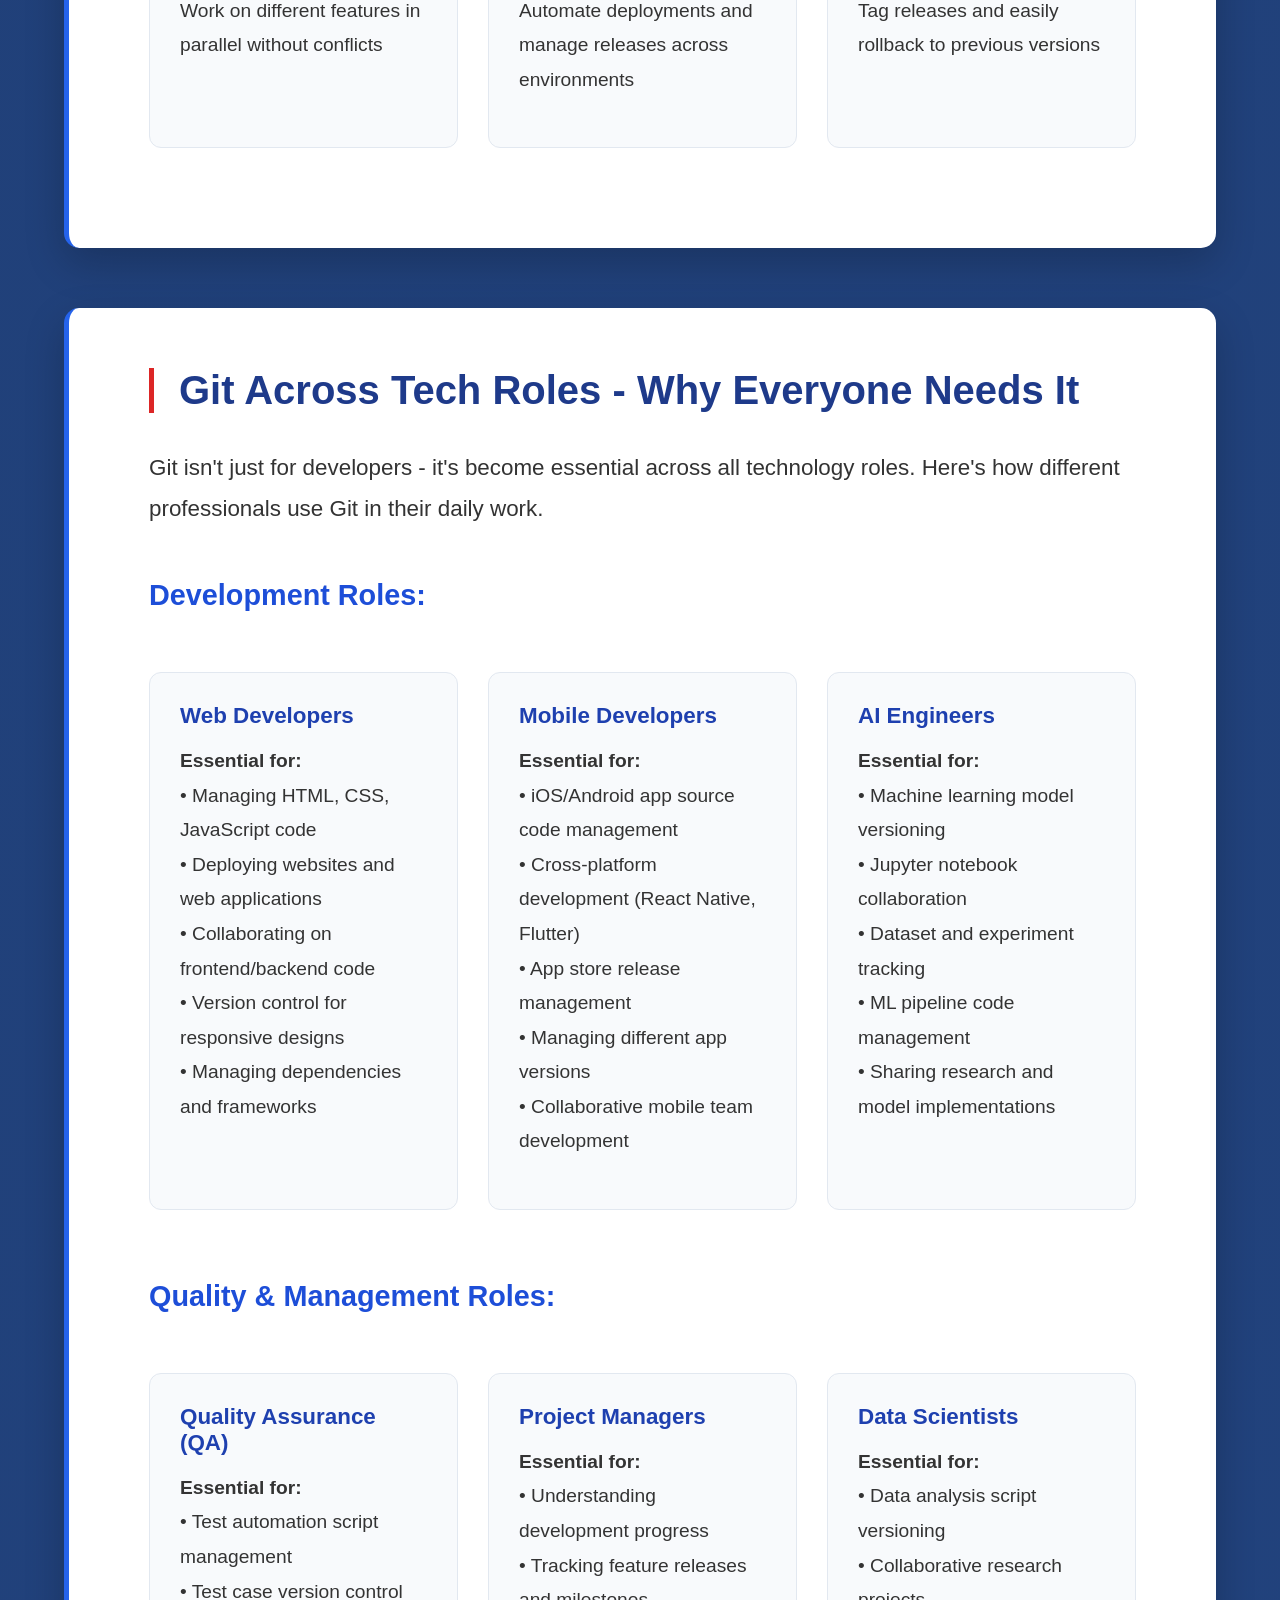
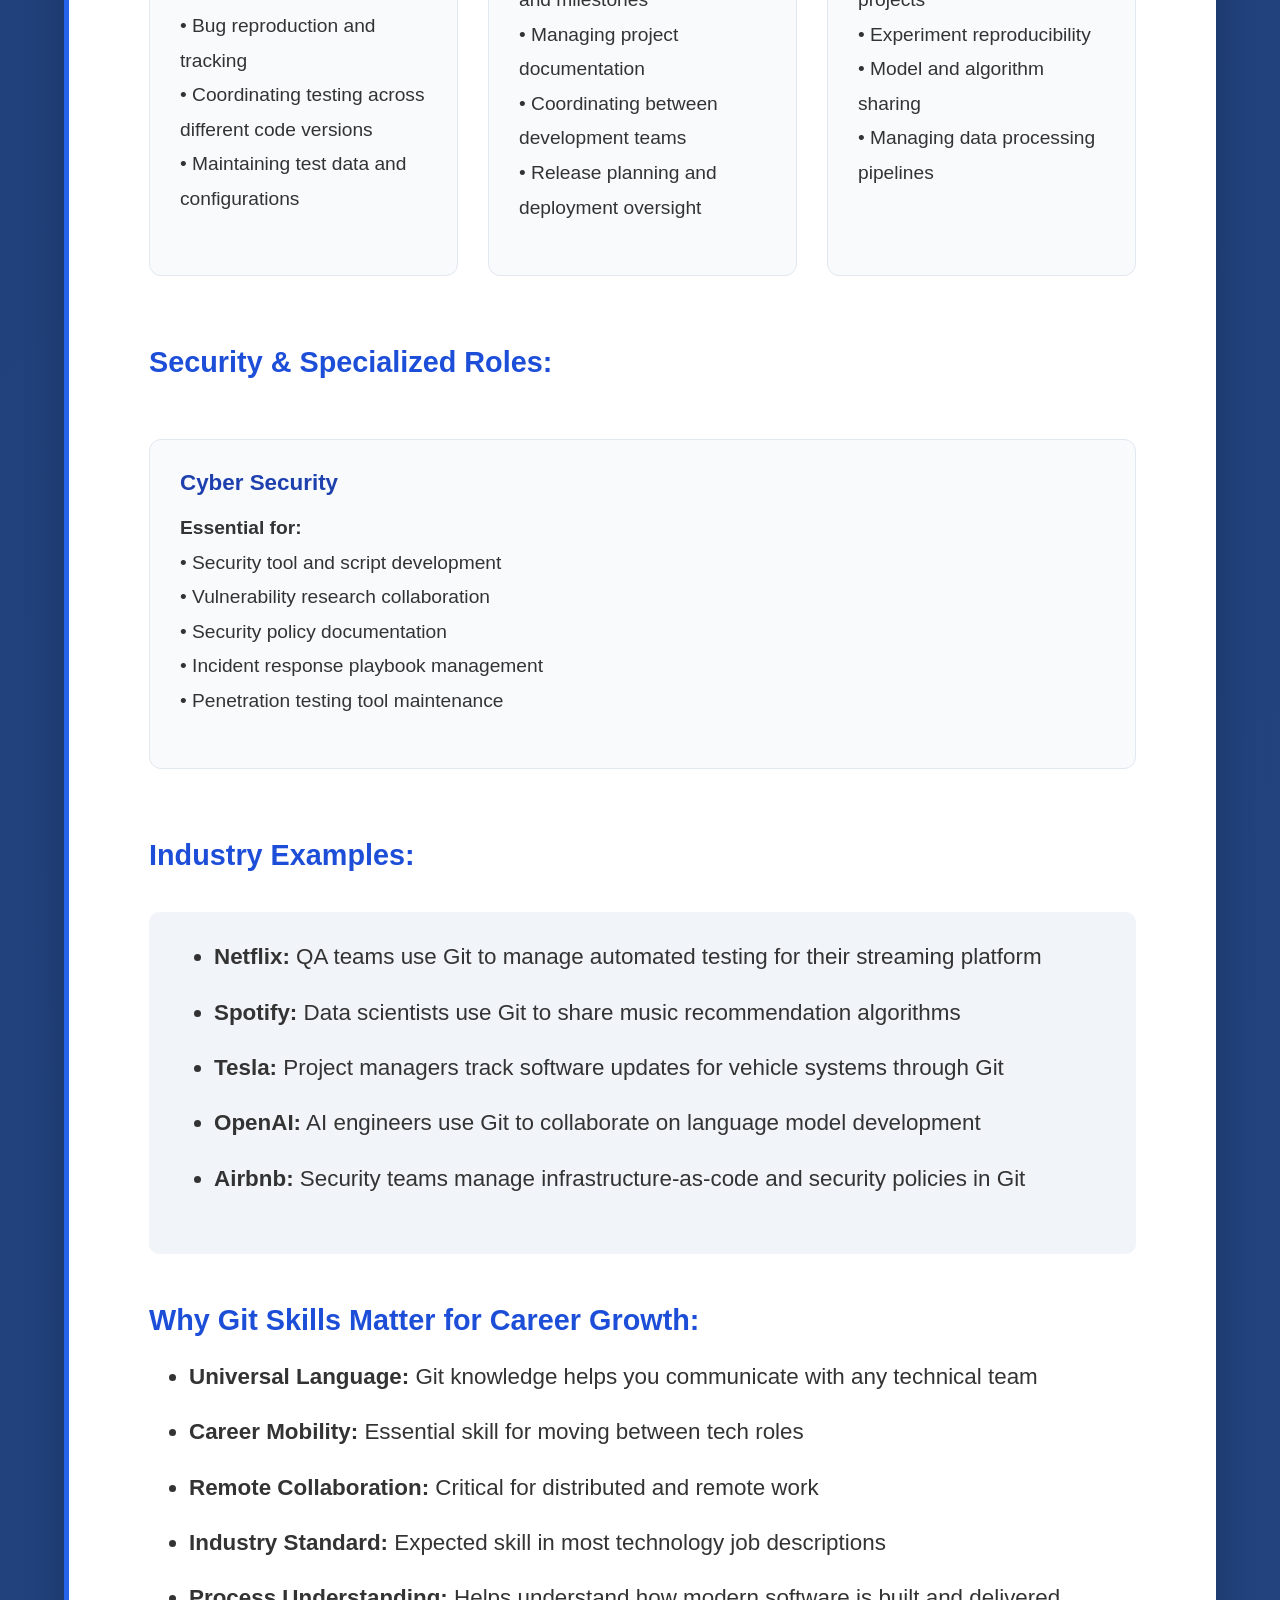
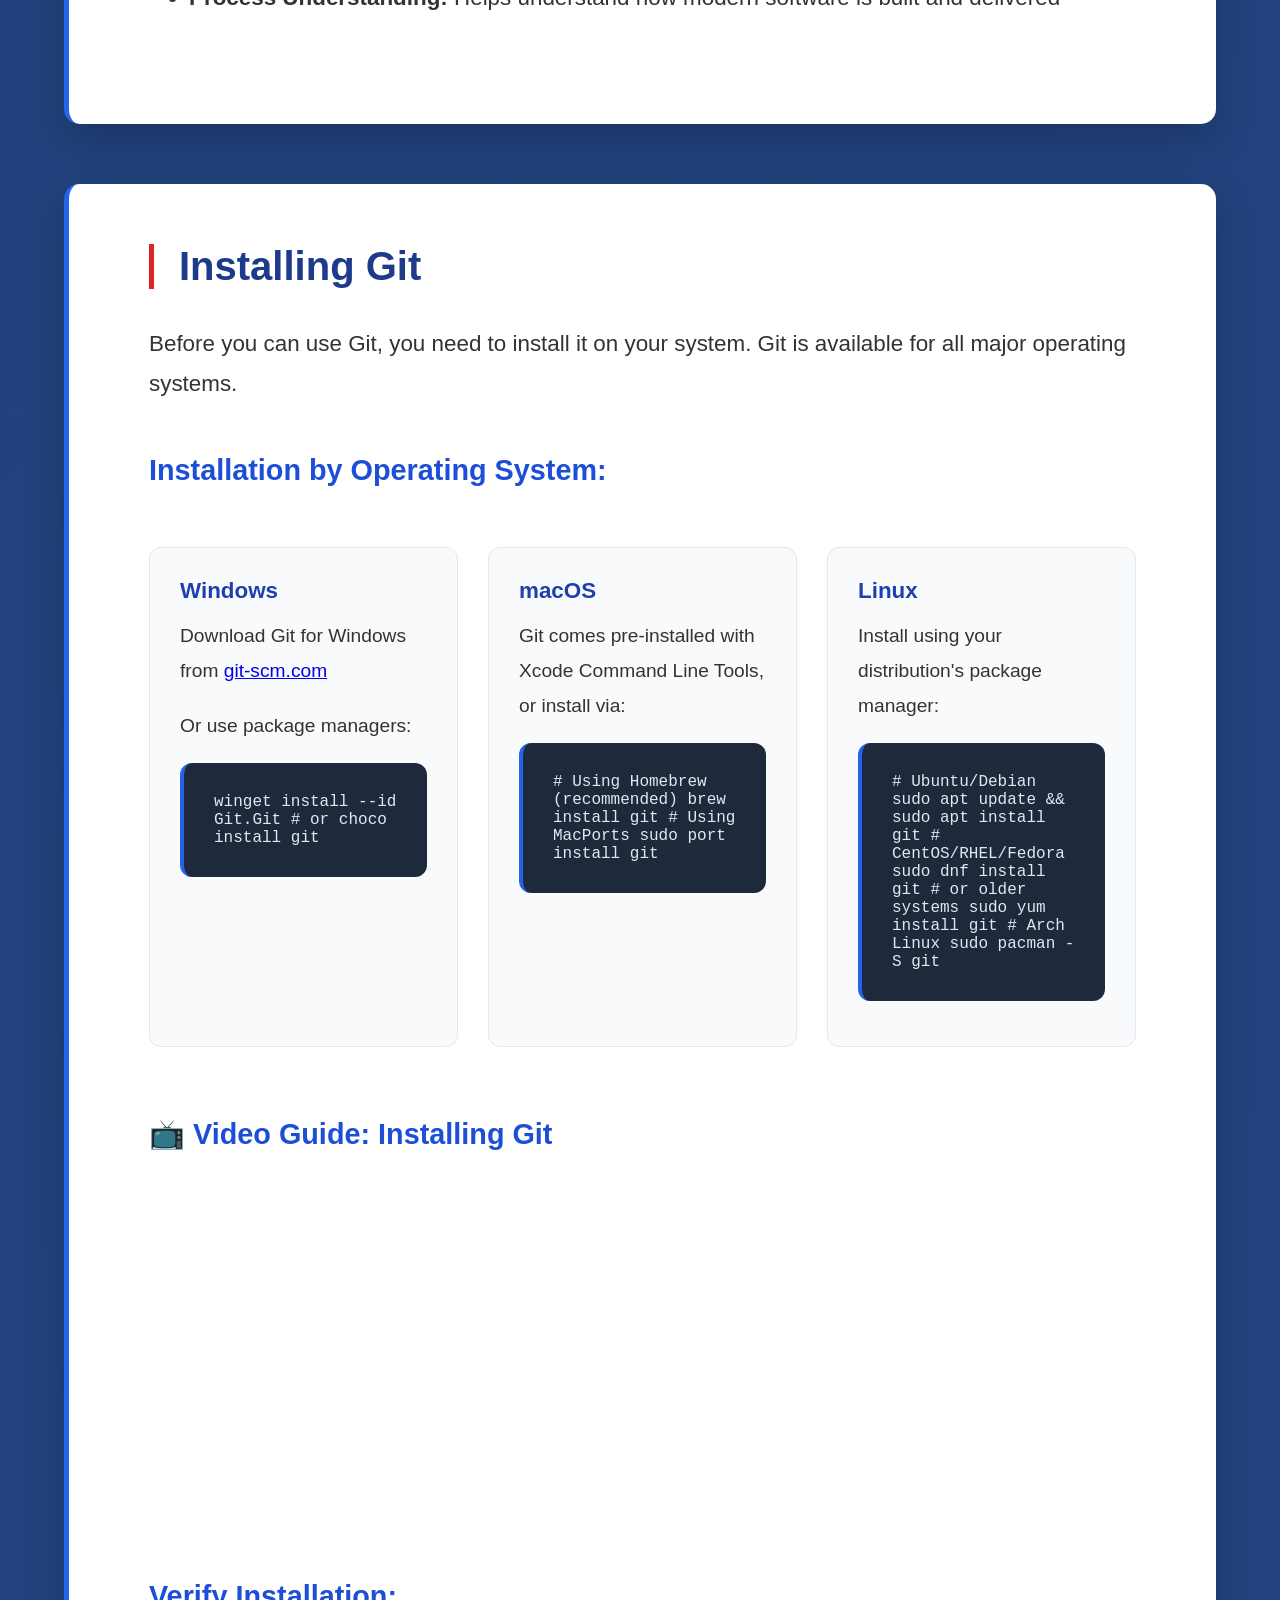
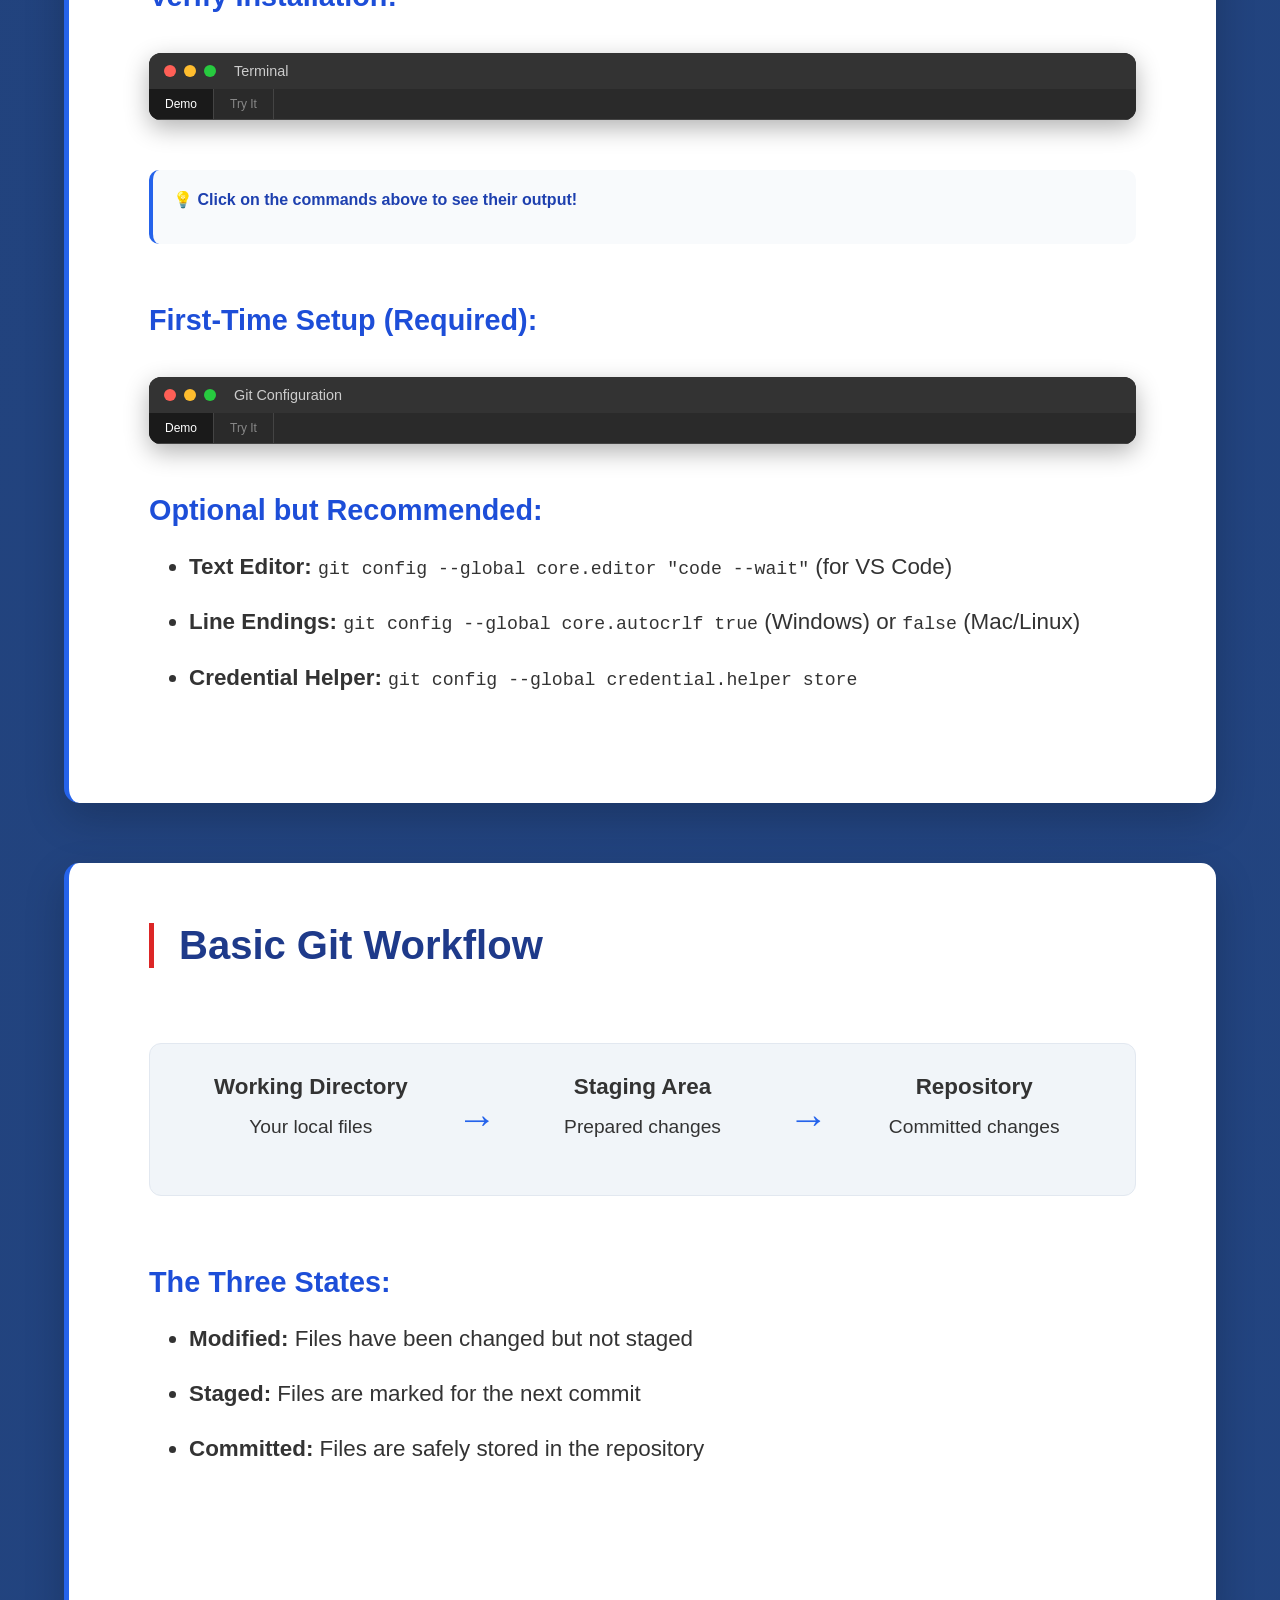
==== commit c9d4e009: "fix isseu with code" ====
--- a/index.html
+++ b/index.html
@@ -1368,26 +1368,16 @@
 
             <h3 style="margin-top: 40px;">Test Your Knowledge: Interactive Quiz</h3>
 
-            <!-- Quiz Module with Tabs -->
-            <div class="terminal" style="background: linear-gradient(135deg, #667eea 0%, #764ba2 100%); border: none; box-shadow: 0 10px 30px rgba(0,0,0,0.2);">
+            <!-- Interactive Quiz Section -->
+            <div class="terminal" style="background: linear-gradient(135deg, #667eea 0%, #764ba2 100%); border: none; box-shadow: 0 10px 30px rgba(0,0,0,0.2); margin-bottom: 30px;">
                 <div class="terminal-header" style="background: rgba(0,0,0,0.2); border-bottom: 2px solid rgba(255,255,255,0.1);">
                     <div class="terminal-button close"></div>
                     <div class="terminal-button minimize"></div>
                     <div class="terminal-button maximize"></div>
                     <div class="terminal-title" style="color: white;">🎯 Branching & Merging Quiz</div>
                 </div>
-                <div class="terminal-tabs">
-                    <div class="terminal-tab active" data-tab="quiz-interactive" onclick="switchQuizTab('quiz-interactive')" style="color: white; border-color: rgba(255,255,255,0.3);">
-                        Interactive Quiz
-                    </div>
-                    <div class="terminal-tab" data-tab="quiz-code" onclick="switchQuizTab('quiz-code')" style="color: white; border-color: rgba(255,255,255,0.3);">
-                        View Code
-                    </div>
-                </div>
-                <div class="terminal-content" style="background: transparent;">
-                    <!-- Interactive Quiz Tab -->
-                    <div id="quiz-interactive" class="quiz-tab-content" style="display: block; padding: 20px; color: white;">
-                        <div id="quiz-container">
+                <div class="terminal-content active" style="background: transparent; padding: 20px; color: white;">
+                    <div id="quiz-container">
                             <!-- Question 1 -->
                             <div class="quiz-question" data-question="1" style="background: rgba(255,255,255,0.1); padding: 20px; border-radius: 10px; margin-bottom: 20px;">
                                 <p style="font-weight: bold; margin-bottom: 15px;">1. What command creates a new branch AND switches to it?</p>
@@ -1467,24 +1457,33 @@
                                 </div>
                                 <div class="quiz-feedback" style="margin-top: 10px; padding: 10px; border-radius: 5px; display: none;"></div>
                             </div>
-                        </div>
-
-                        <!-- Quiz Score -->
-                        <div id="quiz-score" style="text-align: center; margin-top: 20px; padding: 20px; background: rgba(255,255,255,0.2); border-radius: 10px; display: none;">
-                            <h4 style="font-size: 1.3em; margin-bottom: 10px;">🎉 Quiz Complete!</h4>
-                            <p style="font-size: 1.5em; font-weight: bold;" id="score-text"></p>
-                            <button onclick="resetQuiz()" style="background: white; color: #667eea; border: none; padding: 12px 25px; border-radius: 8px; cursor: pointer; font-weight: bold; margin-top: 15px; transition: all 0.3s;">
-                                🔄 Try Again
-                            </button>
-                        </div>
-                    </div>
-
-                    <!-- Code View Tab -->
-                    <div id="quiz-code" class="quiz-tab-content" style="display: none; padding: 20px;">
-                        <div style="text-align: right; margin-bottom: 15px;">
-                            <button onclick="copyQuizCode()" style="background: rgba(255,255,255,0.3); color: white; border: 2px solid white; padding: 10px 20px; border-radius: 8px; cursor: pointer; font-size: 1em; font-weight: bold; transition: all 0.3s;">
-                                📋 Copy Code to Clipboard
-                            </button>
+                    </div>
+
+                    <!-- Quiz Score -->
+                    <div id="quiz-score" style="text-align: center; margin-top: 20px; padding: 20px; background: rgba(255,255,255,0.2); border-radius: 10px; display: none;">
+                        <h4 style="font-size: 1.3em; margin-bottom: 10px;">🎉 Quiz Complete!</h4>
+                        <p style="font-size: 1.5em; font-weight: bold;" id="score-text"></p>
+                        <button onclick="resetQuiz()" style="background: white; color: #667eea; border: none; padding: 12px 25px; border-radius: 8px; cursor: pointer; font-weight: bold; margin-top: 15px; transition: all 0.3s;">
+                            🔄 Try Again
+                        </button>
+                    </div>
+                </div>
+            </div>
+
+            <!-- Code Implementation Section -->
+            <h3 style="margin-top: 40px;">📝 Quiz Code Implementation</h3>
+            <div class="terminal" style="background: linear-gradient(135deg, #667eea 0%, #764ba2 100%); border: none; box-shadow: 0 10px 30px rgba(0,0,0,0.2);">
+                <div class="terminal-header" style="background: rgba(0,0,0,0.2); border-bottom: 2px solid rgba(255,255,255,0.1);">
+                    <div class="terminal-button close"></div>
+                    <div class="terminal-button minimize"></div>
+                    <div class="terminal-button maximize"></div>
+                    <div class="terminal-title" style="color: white;">💻 View Code</div>
+                </div>
+                <div class="terminal-content active" style="background: transparent; padding: 20px;">
+                    <div style="text-align: right; margin-bottom: 15px;">
+                        <button onclick="copyQuizCode()" style="background: rgba(255,255,255,0.3); color: white; border: 2px solid white; padding: 10px 20px; border-radius: 8px; cursor: pointer; font-size: 1em; font-weight: bold; transition: all 0.3s;">
+                            📋 Copy Code to Clipboard
+                        </button>
                         </div>
                         <pre id="quiz-code-display" style="background: rgba(0,0,0,0.3); padding: 20px; border-radius: 10px; overflow-x: auto; color: #e2e8f0; font-family: 'Courier New', monospace; font-size: 0.85em; line-height: 1.6; max-height: 500px; overflow-y: auto;"><code>&lt;!-- Interactive Quiz Module --&gt;
 &lt;div class="terminal" style="background: linear-gradient(135deg, #667eea 0%, #764ba2 100%);"&gt;
@@ -1627,9 +1626,90 @@
                                 <li>Each question needs a unique <code>data-question</code> number</li>
                             </ul>
                         </div>
-                    </div>
-                </div>
-            </div>
+                </div>
+            </div>
+
+            <script>
+            // Quiz functionality
+            let quizScore = 0;
+            let answeredQuestions = new Set();
+            const totalQuestions = 4;
+
+            function checkAnswer(button, questionNum) {
+                if (answeredQuestions.has(questionNum)) return;
+
+                const isCorrect = button.getAttribute('data-correct') === 'true';
+                const questionDiv = button.closest('.quiz-question');
+                const allOptions = questionDiv.querySelectorAll('.quiz-option');
+                const feedback = questionDiv.querySelector('.quiz-feedback');
+
+                allOptions.forEach(opt => opt.style.pointerEvents = 'none');
+
+                if (isCorrect) {
+                    button.style.background = 'rgba(34, 197, 94, 0.8)';
+                    button.style.borderColor = '#22c55e';
+                    feedback.innerHTML = '✅ Correct!';
+                    feedback.style.background = 'rgba(34, 197, 94, 0.3)';
+                    feedback.style.display = 'block';
+                    quizScore++;
+                } else {
+                    button.style.background = 'rgba(239, 68, 68, 0.8)';
+                    button.style.borderColor = '#ef4444';
+                    allOptions.forEach(opt => {
+                        if (opt.getAttribute('data-correct') === 'true') {
+                            opt.style.background = 'rgba(34, 197, 94, 0.8)';
+                            opt.style.borderColor = '#22c55e';
+                        }
+                    });
+                    feedback.innerHTML = '❌ Incorrect. The correct answer is highlighted.';
+                    feedback.style.background = 'rgba(239, 68, 68, 0.3)';
+                    feedback.style.display = 'block';
+                }
+
+                answeredQuestions.add(questionNum);
+                if (answeredQuestions.size === totalQuestions) {
+                    setTimeout(showScore, 1000);
+                }
+            }
+
+            function showScore() {
+                const percentage = (quizScore / totalQuestions) * 100;
+                const scoreDiv = document.getElementById('quiz-score');
+                const scoreText = document.getElementById('score-text');
+
+                let message = '';
+                if (percentage === 100) message = 'Perfect! 🌟';
+                else if (percentage >= 75) message = 'Great job! 👏';
+                else if (percentage >= 50) message = 'Good effort! 👍';
+                else message = 'Keep learning! 📚';
+
+                scoreText.innerHTML = `You scored ${quizScore}/${totalQuestions} - ${message}`;
+                scoreDiv.style.display = 'block';
+            }
+
+            function resetQuiz() {
+                quizScore = 0;
+                answeredQuestions.clear();
+                document.querySelectorAll('.quiz-option').forEach(opt => {
+                    opt.style.background = 'rgba(255,255,255,0.2)';
+                    opt.style.borderColor = 'rgba(255,255,255,0.3)';
+                    opt.style.pointerEvents = 'auto';
+                });
+                document.querySelectorAll('.quiz-feedback').forEach(f => {
+                    f.style.display = 'none';
+                });
+                document.getElementById('quiz-score').style.display = 'none';
+            }
+
+            function copyQuizCode() {
+                const codeText = document.getElementById('quiz-code-display').textContent;
+                navigator.clipboard.writeText(codeText).then(() => {
+                    alert('Code copied to clipboard!');
+                }).catch(err => {
+                    console.error('Failed to copy code:', err);
+                });
+            }
+            </script>
         </div>
 
         <!-- Slide 11: Pull Requests -->
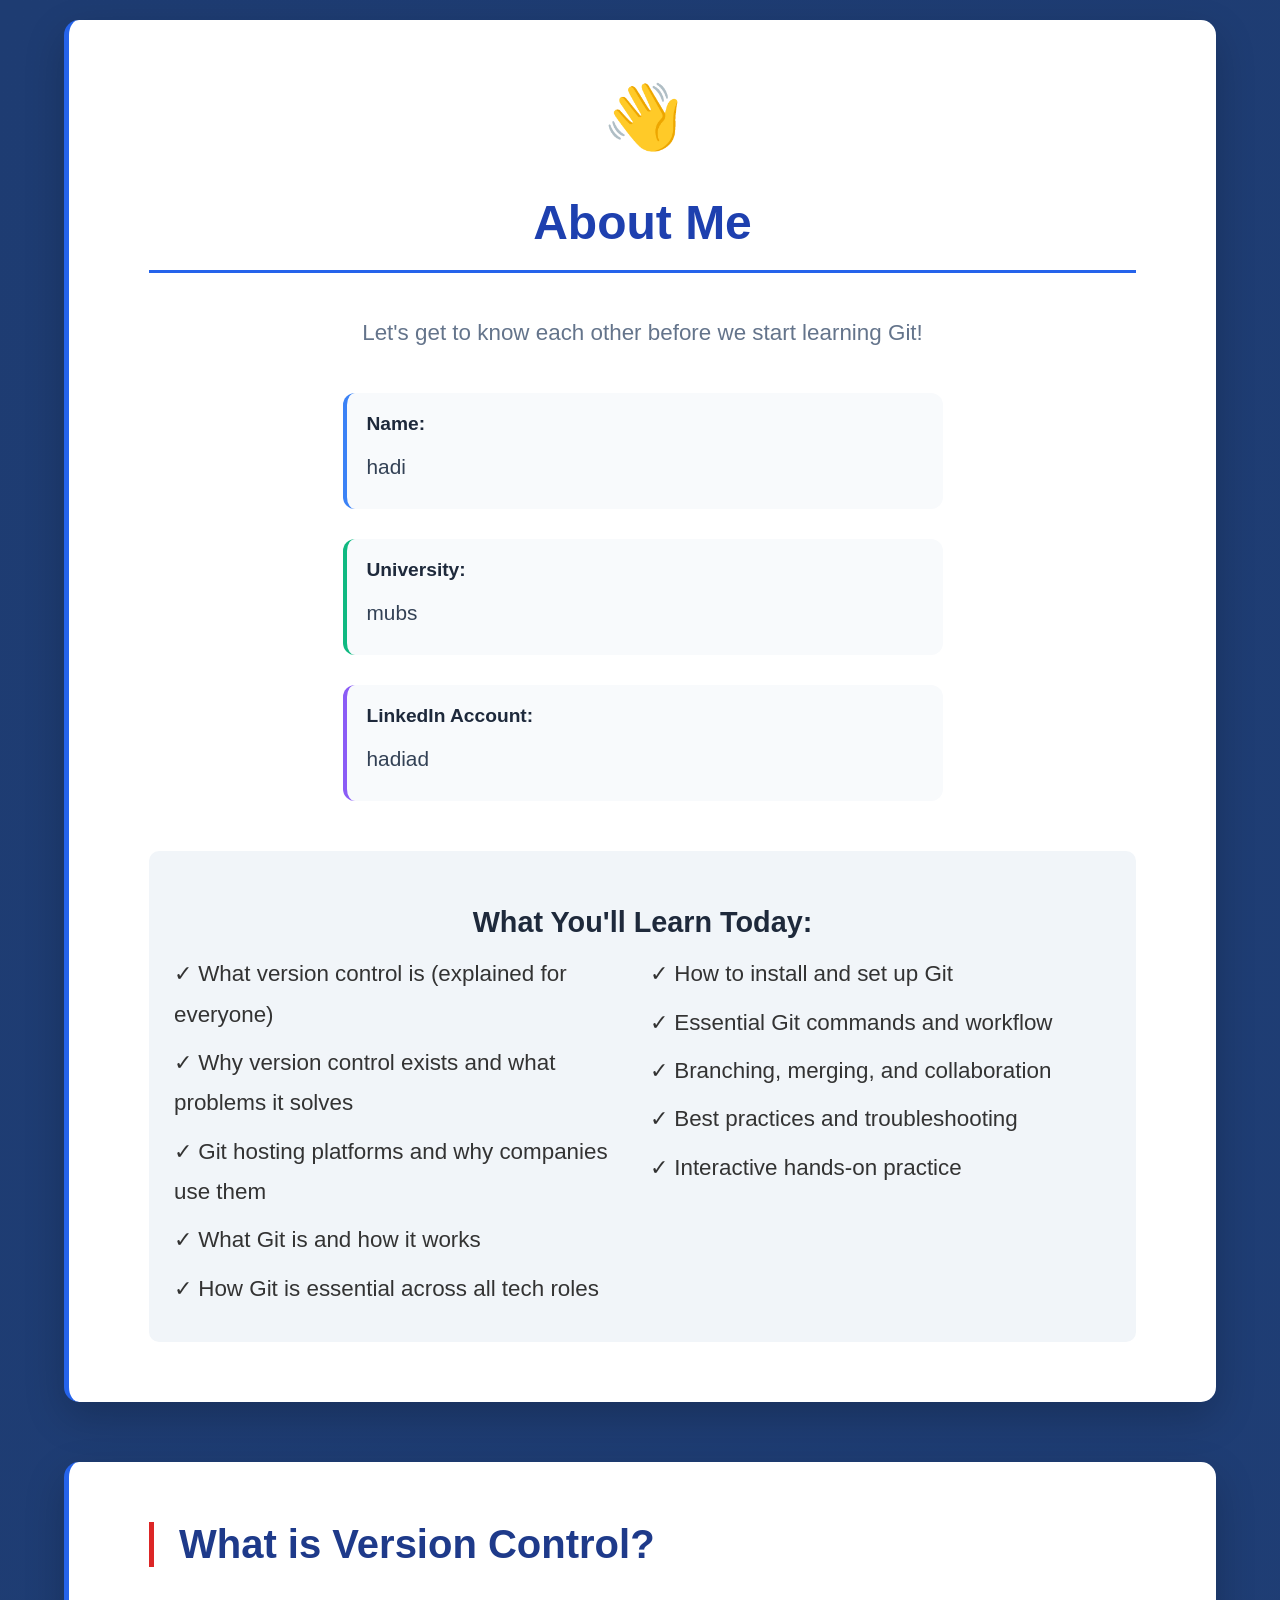
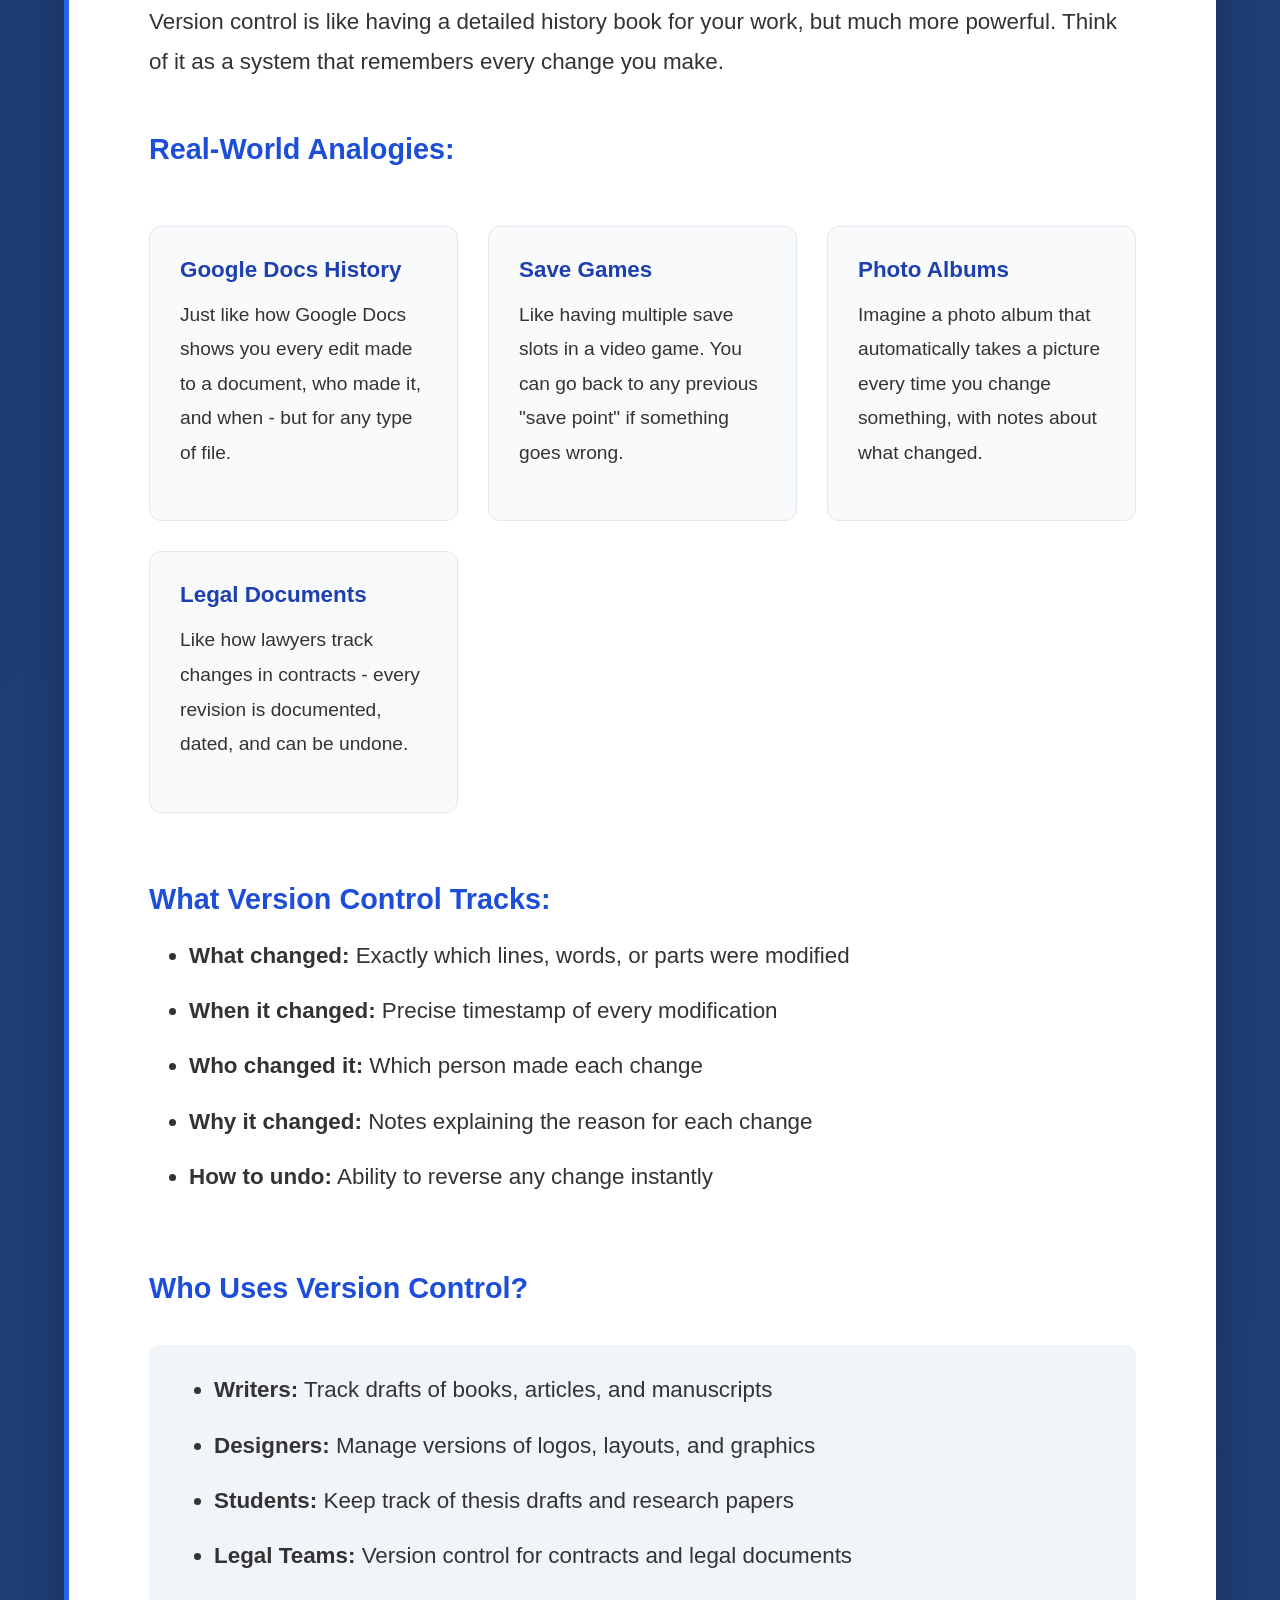
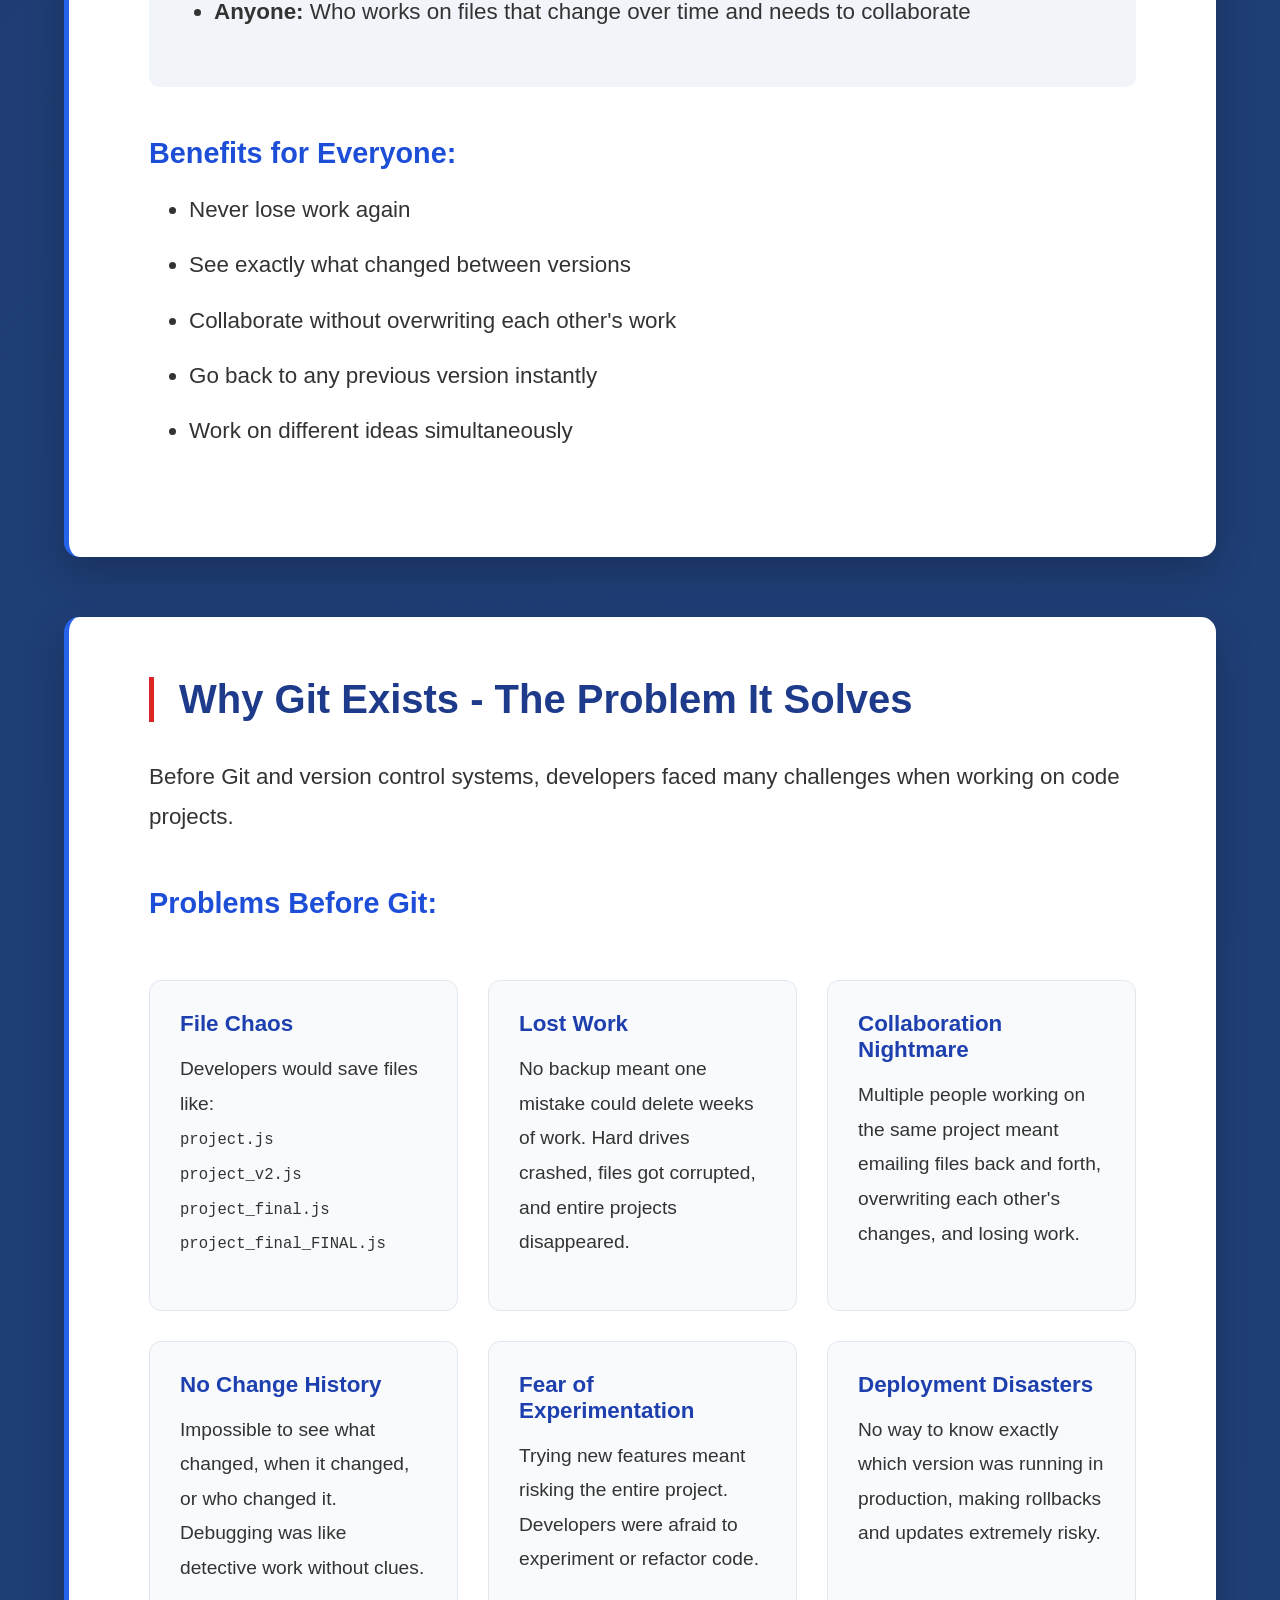
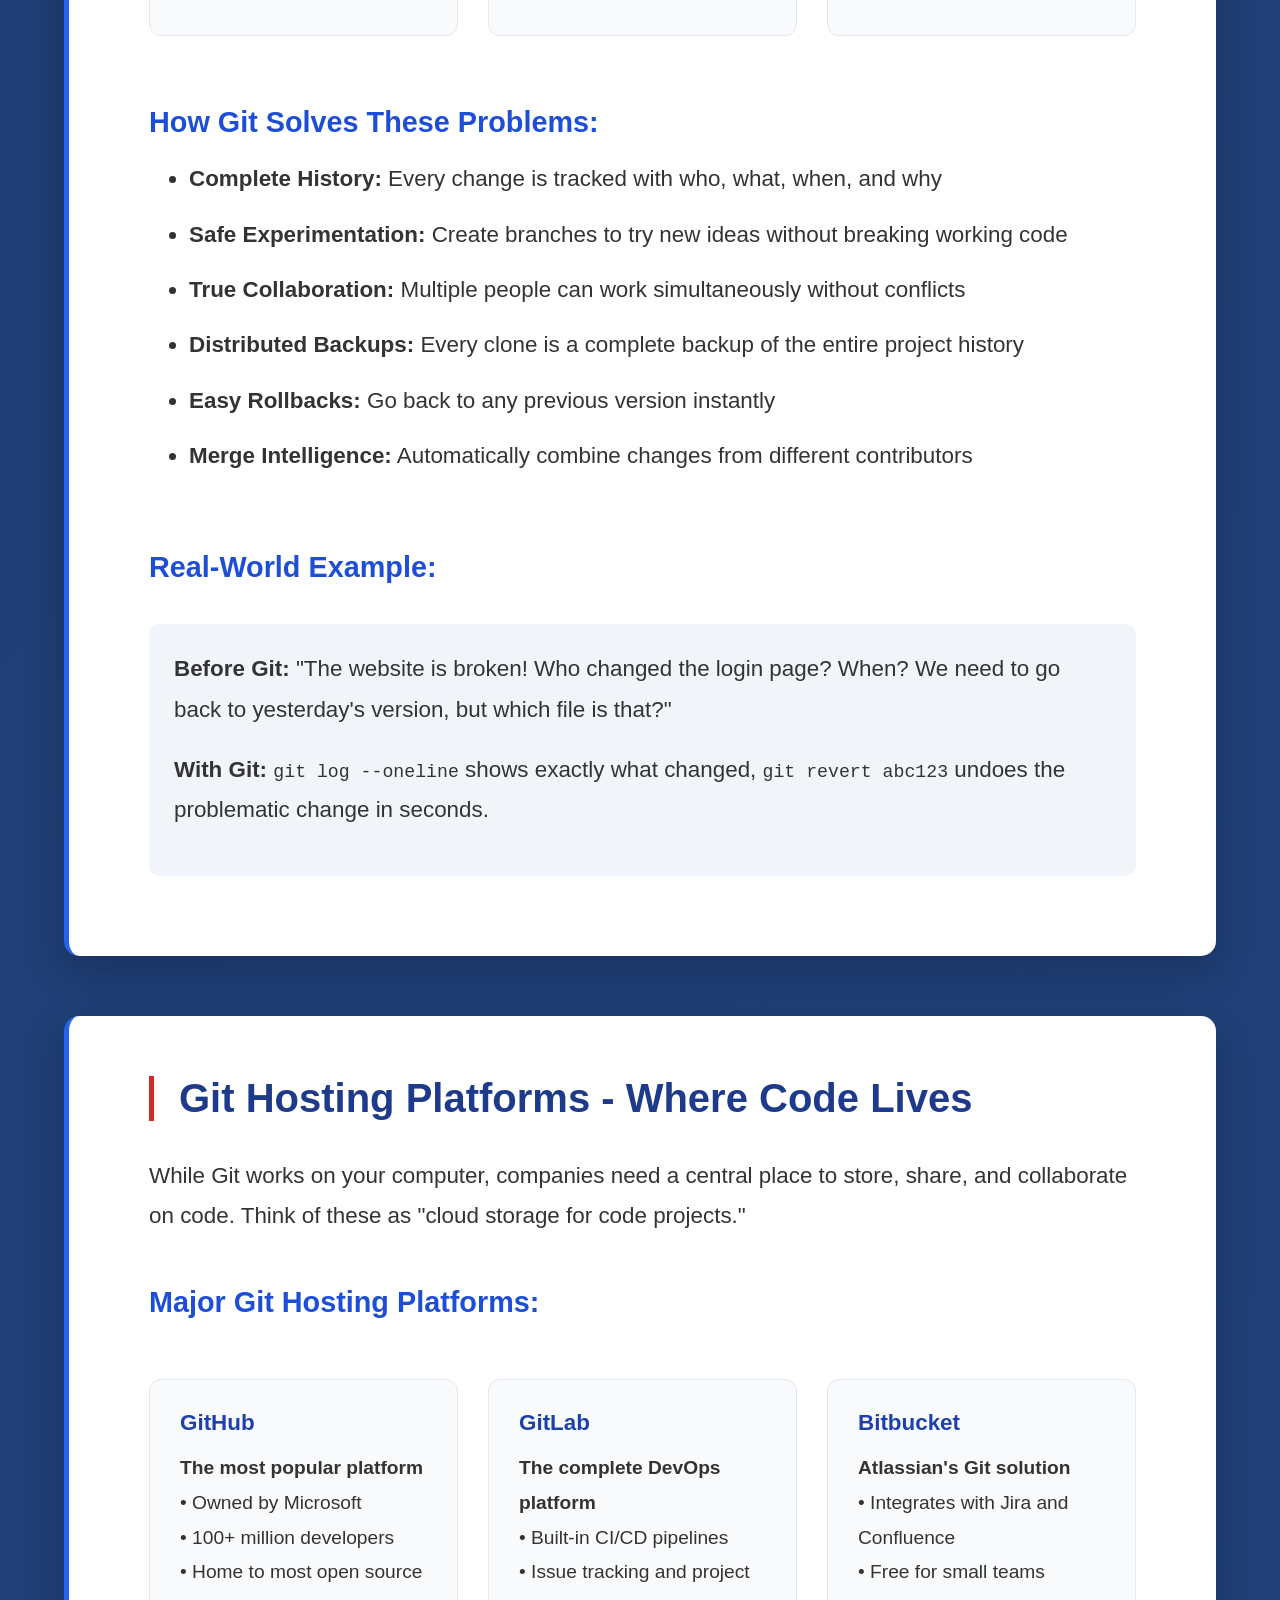
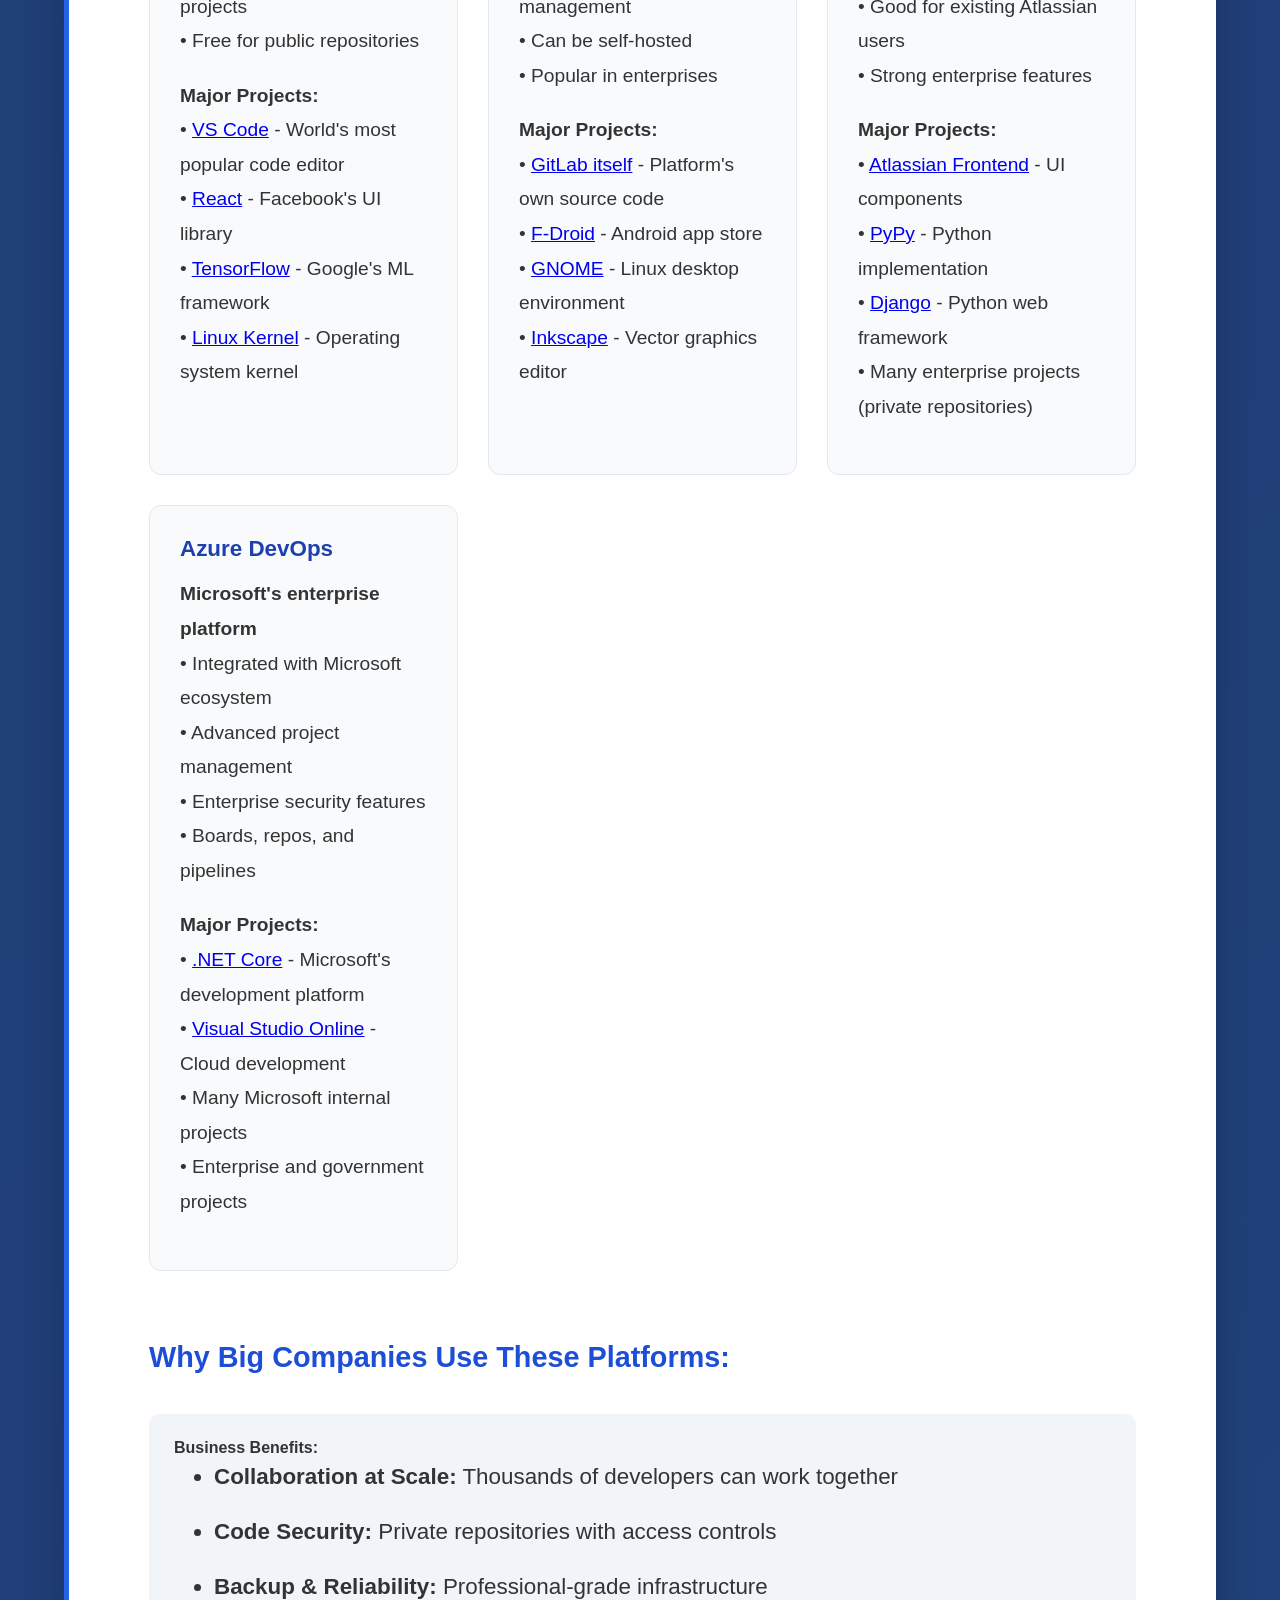
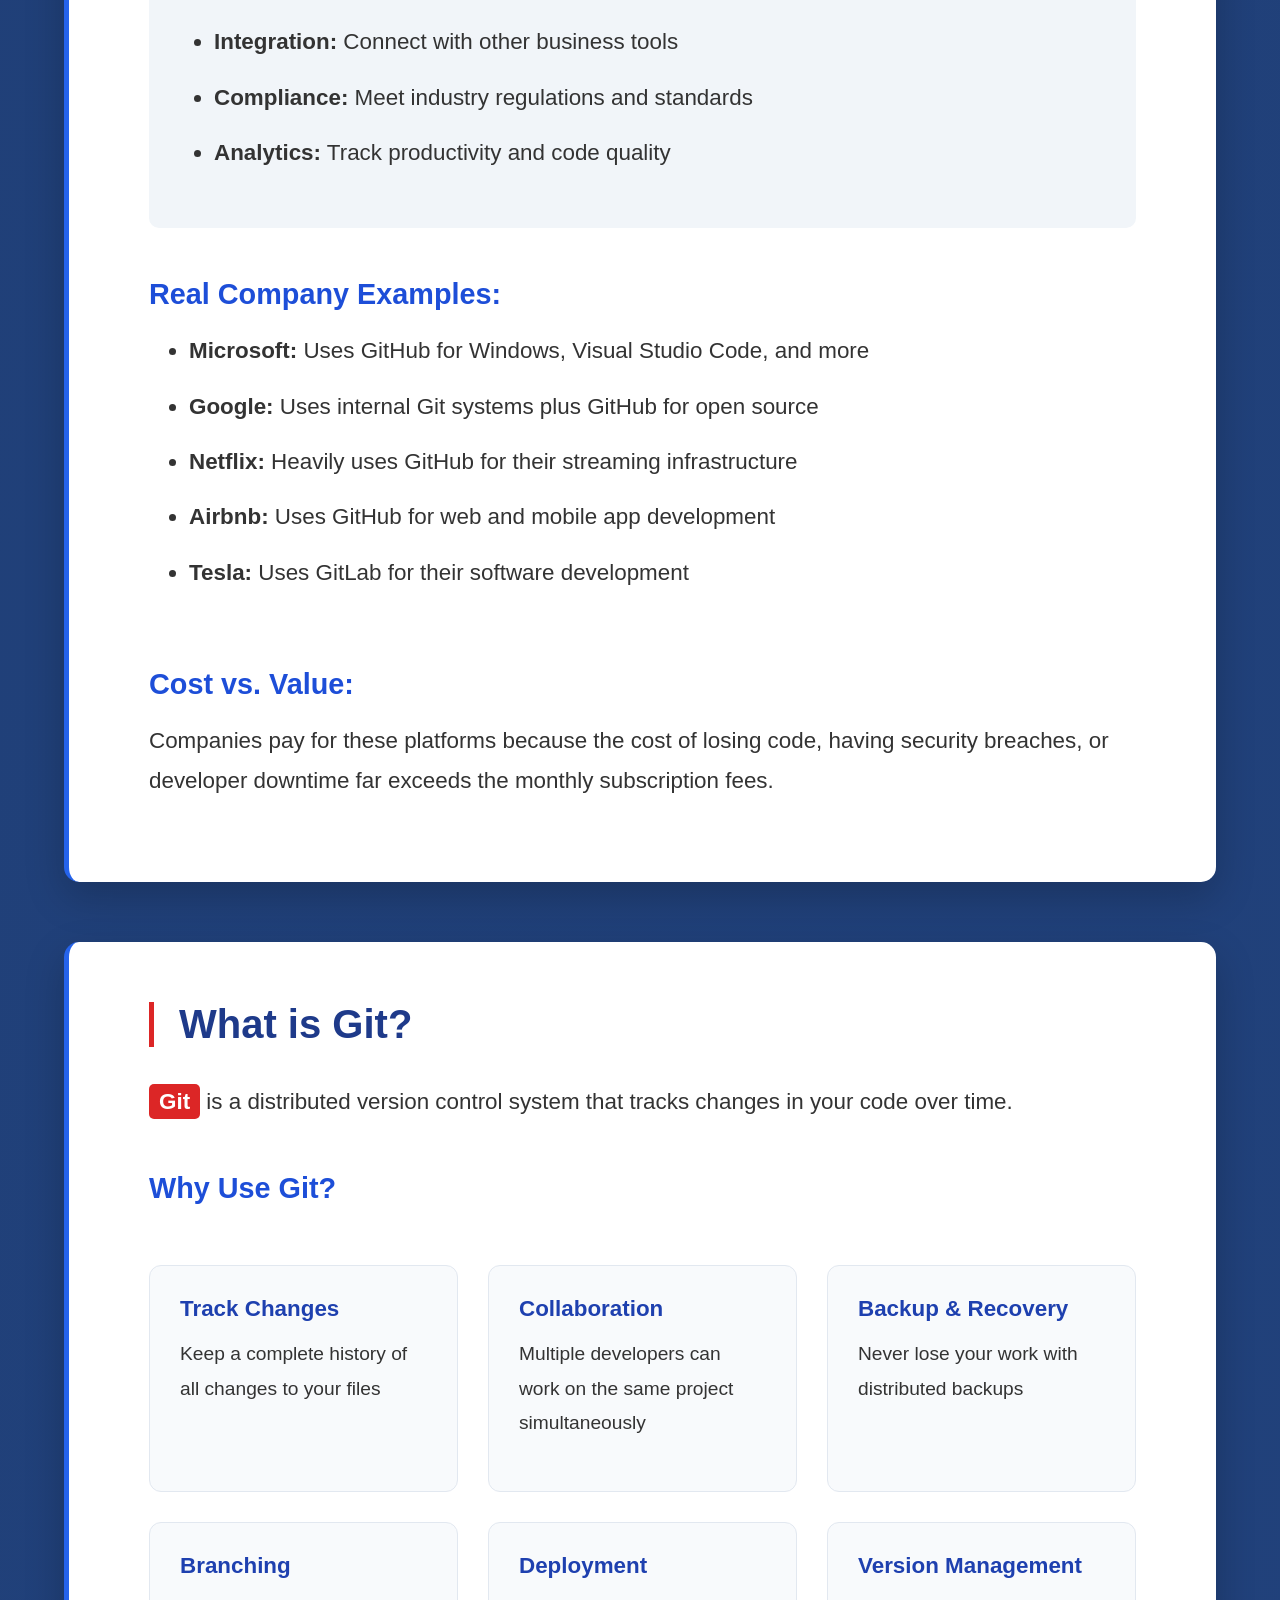
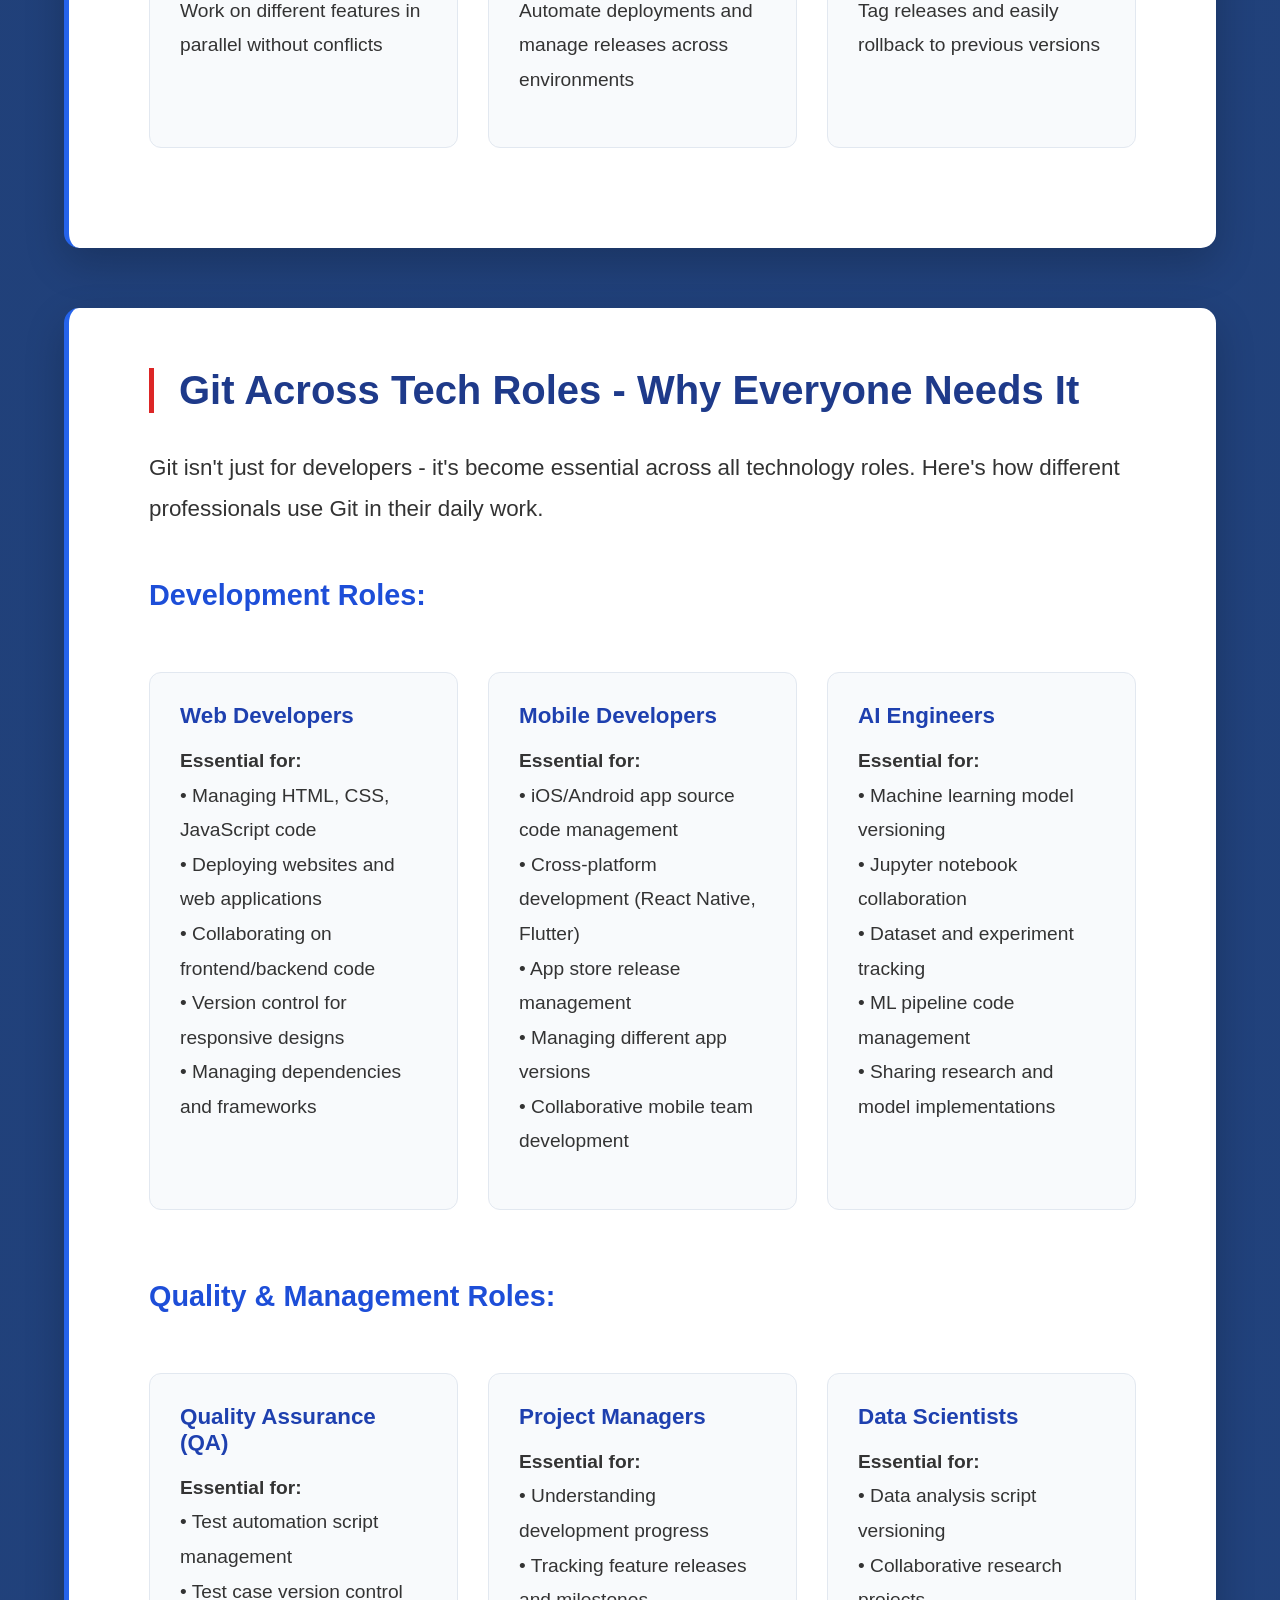
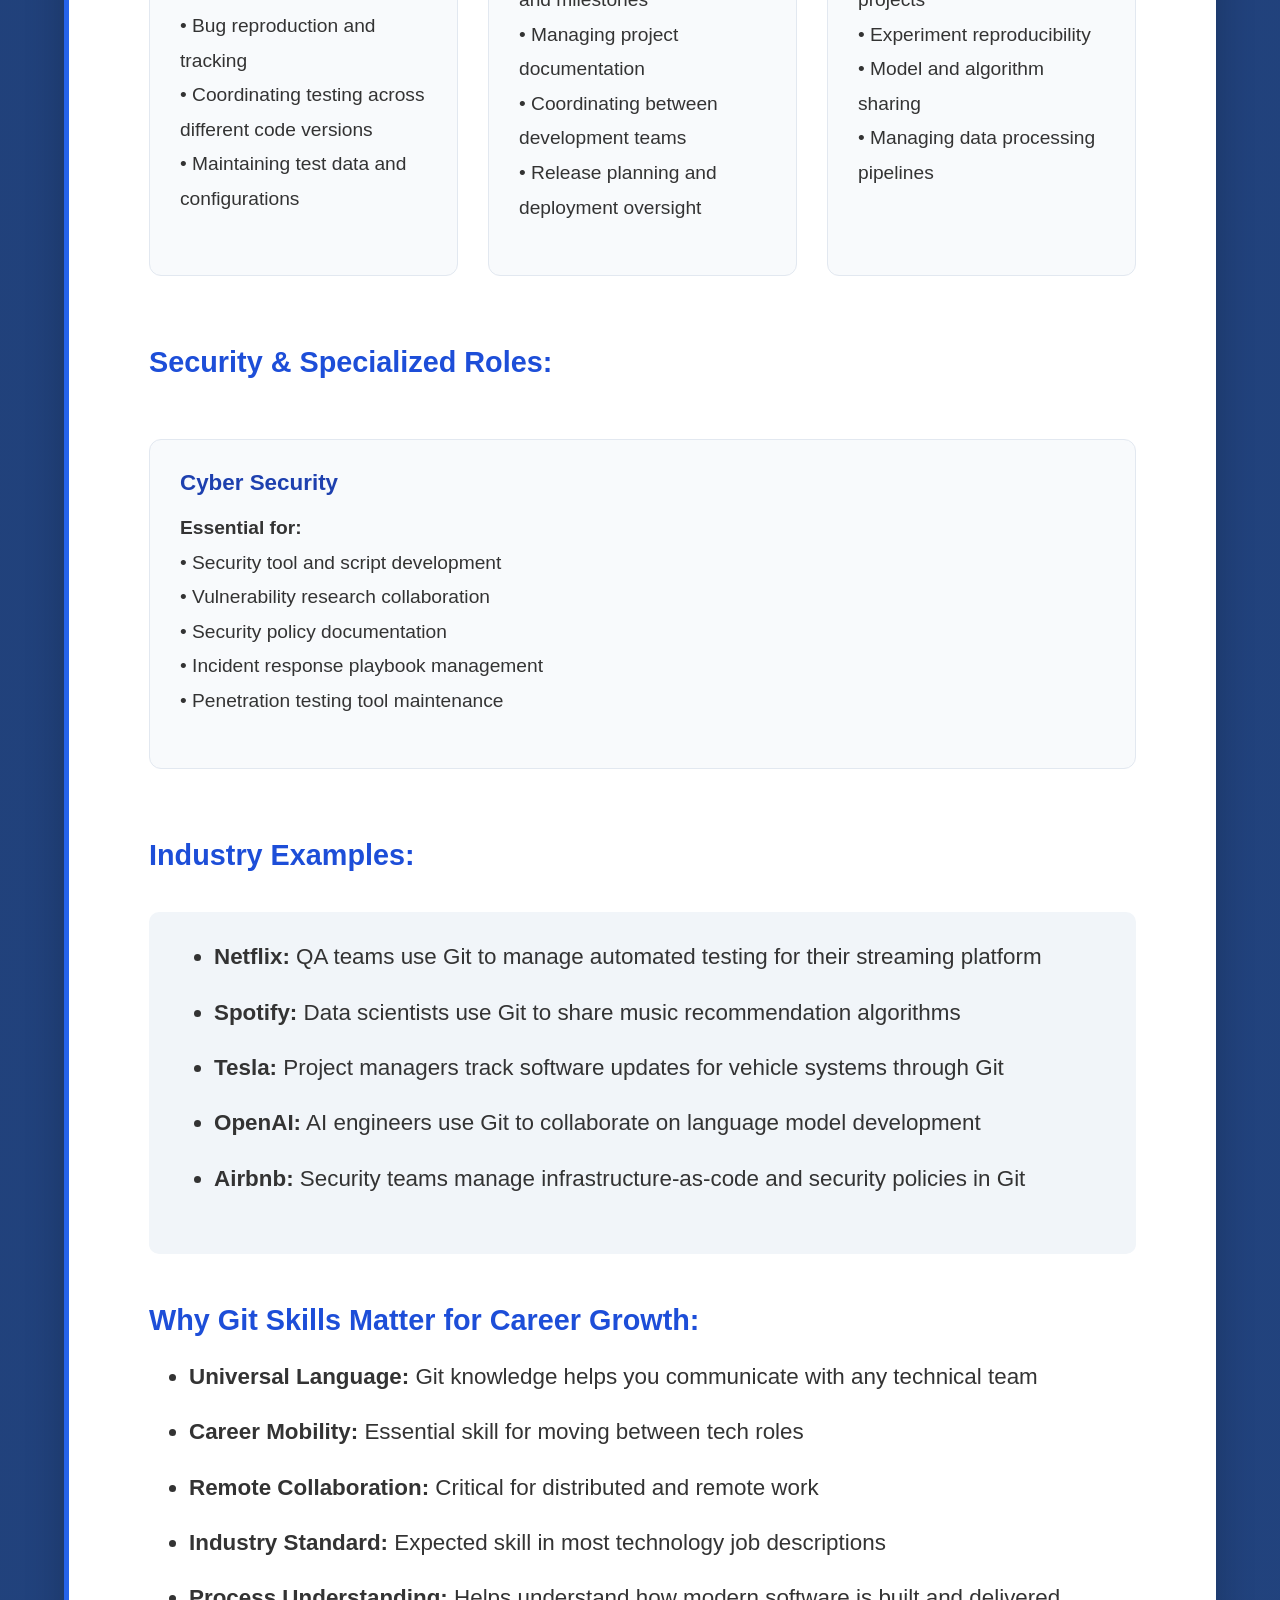
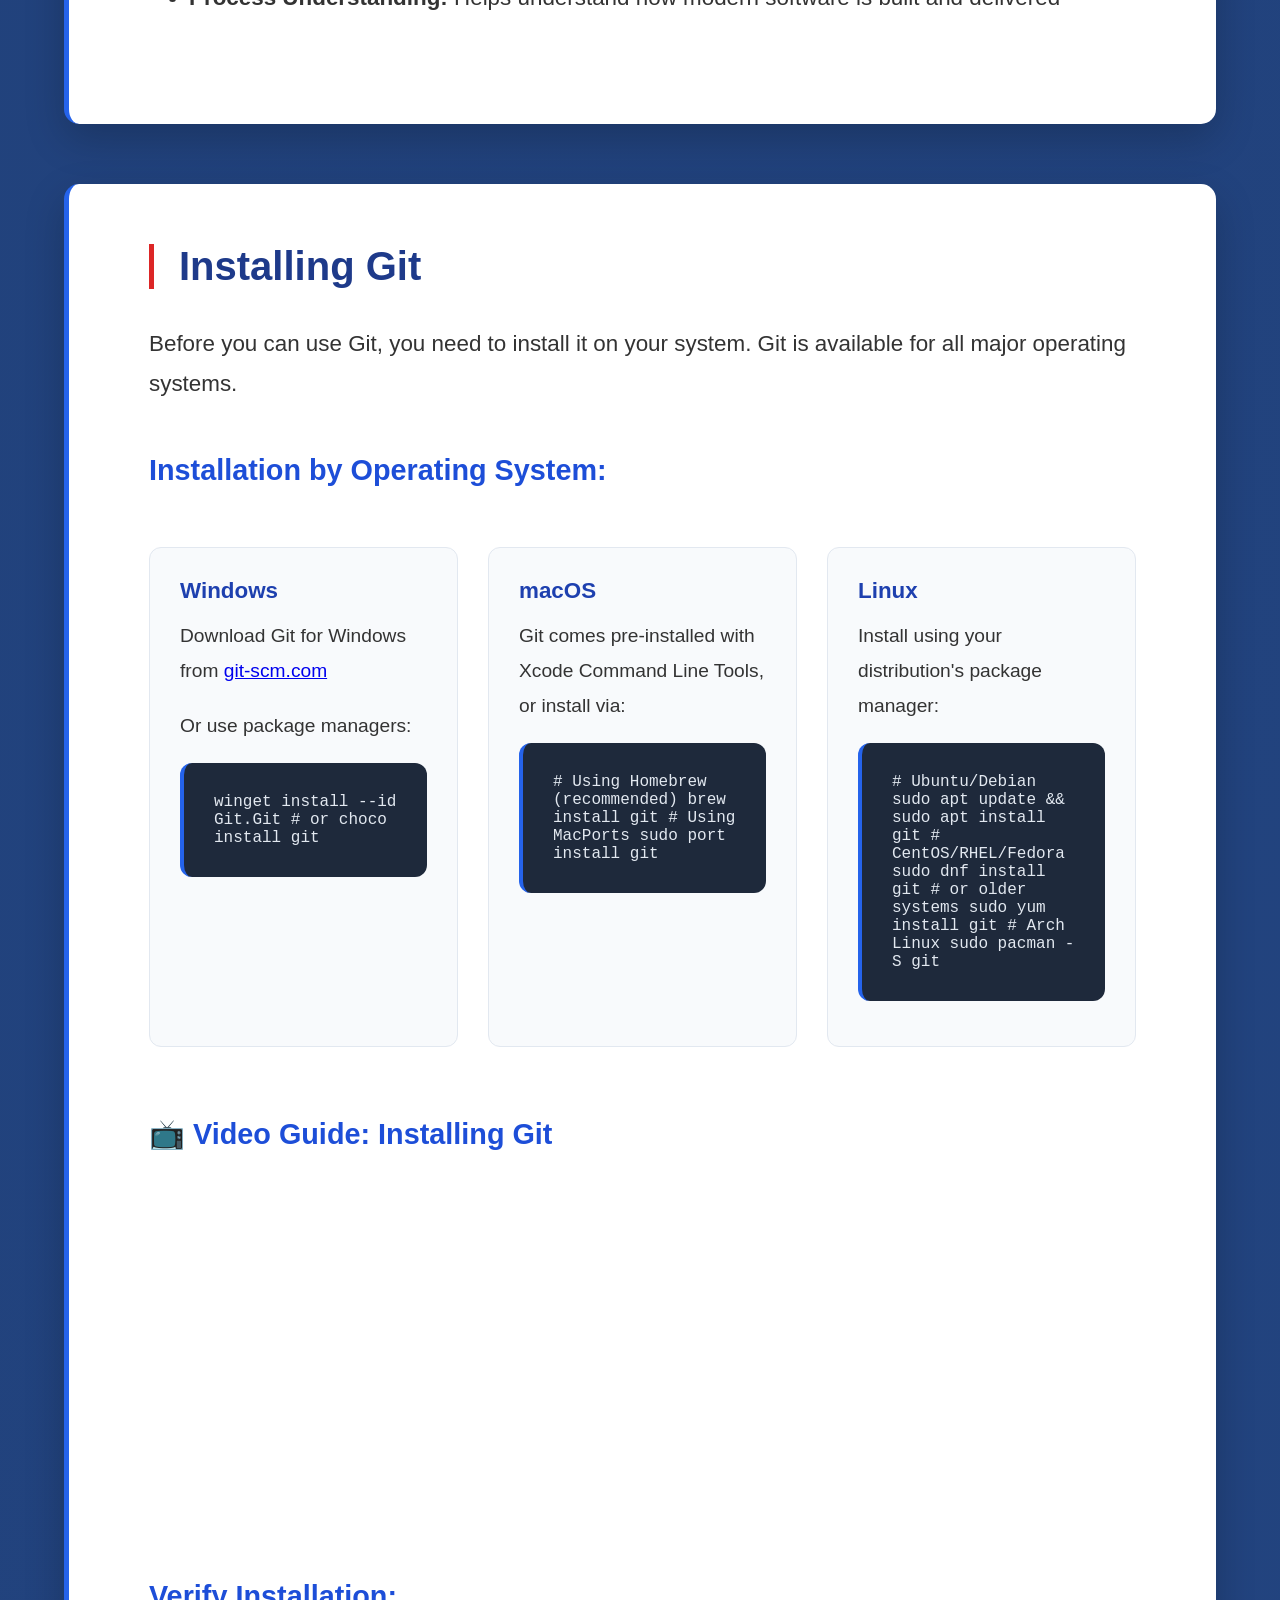
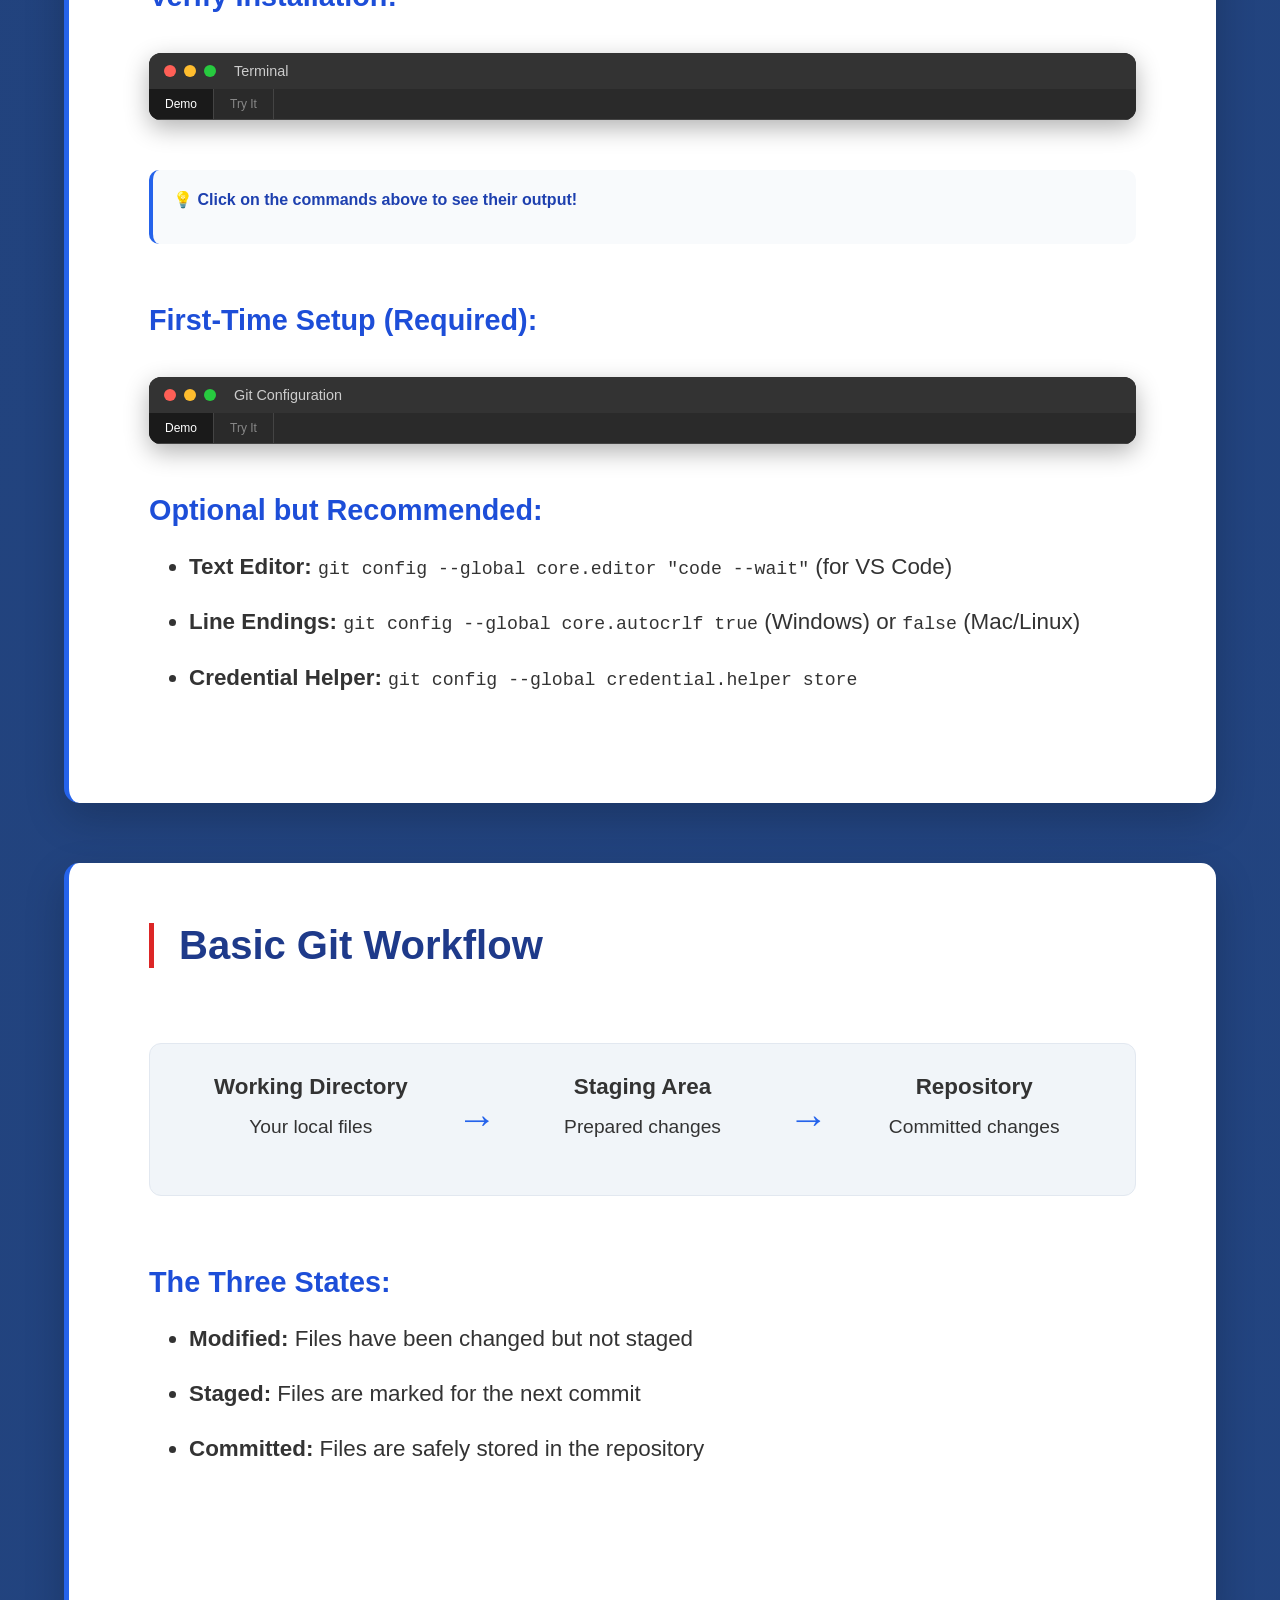
==== commit b02ebff8: "update user data" ====
--- a/index.html
+++ b/index.html
@@ -25,7 +25,7 @@
                         id="student-name-display" 
                         style="font-size: 1.3em; color: #334155; padding: 10px 0; min-height: 1.5em; font-weight: 500;"
                     >
-                        [Your Name Here]
+                        hadi
                     </div>
                 </div>
                 
@@ -37,7 +37,7 @@
                         id="student-university-display" 
                         style="font-size: 1.3em; color: #334155; padding: 10px 0; min-height: 1.5em; font-weight: 500;"
                     >
-                        [Your University Here]
+                        mubs
                     </div>
                 </div>
                 
@@ -49,7 +49,7 @@
                         id="student-linkedin-display" 
                         style="font-size: 1.3em; color: #334155; padding: 10px 0; min-height: 1.5em; font-weight: 500;"
                     >
-                        [Your LinkedIn Profile]
+                        hadiad
                     </div>
                 </div>
                 
@@ -2360,6 +2360,138 @@
         <button class="nav-btn" id="next-btn" onclick="nextSlide()">Next →</button>
     </div>
 
+    <!-- Interactive Quiz Module -->
+<div class="terminal" style="background: linear-gradient(135deg, #667eea 0%, #764ba2 100%);">
+    <div class="terminal-header">
+        <div class="terminal-title">🎯 Your Quiz Title</div>
+    </div>
+    <div class="terminal-tabs">
+        <div class="terminal-tab active" data-tab="quiz-interactive">Interactive Quiz</div>
+        <div class="terminal-tab" data-tab="quiz-code">View Code</div>
+    </div>
+    <div class="terminal-content">
+        <div id="quiz-interactive" class="quiz-tab-content">
+            <!-- Question 1 -->
+            <div class="quiz-question" data-question="1"
+                 style="background: rgba(255,255,255,0.1); padding: 20px;
+                        border-radius: 10px; margin-bottom: 20px;">
+                <p style="font-weight: bold; margin-bottom: 15px;">
+                    1. Your question here?
+                </p>
+                <div style="display: flex; flex-direction: column; gap: 10px;">
+                    <button class="quiz-option" data-correct="false"
+                            onclick="checkAnswer(this, 1)"
+                            style="background: rgba(255,255,255,0.2);
+                                   border: 2px solid rgba(255,255,255,0.3);
+                                   padding: 12px; border-radius: 8px;
+                                   cursor: pointer; color: white;">
+                        A) Wrong answer
+                    </button>
+                    <button class="quiz-option" data-correct="true"
+                            onclick="checkAnswer(this, 1)"
+                            style="background: rgba(255,255,255,0.2);
+                                   border: 2px solid rgba(255,255,255,0.3);
+                                   padding: 12px; border-radius: 8px;
+                                   cursor: pointer; color: white;">
+                        B) Correct answer
+                    </button>
+                </div>
+                <div class="quiz-feedback"
+                     style="margin-top: 10px; padding: 10px;
+                            border-radius: 5px; display: none;">
+                </div>
+            </div>
+
+            <!-- Quiz Score -->
+            <div id="quiz-score" style="text-align: center; display: none;">
+                <h4>🎉 Quiz Complete!</h4>
+                <p id="score-text"></p>
+                <button onclick="resetQuiz()">🔄 Try Again</button>
+            </div>
+        </div>
+    </div>
+</div>
+
+<script>
+// Quiz configuration
+let quizScore1 = 0;
+let answeredQuestions1 = new Set();
+const totalQuestions1 = 4; // Update based on number of questions
+
+function checkAnswer(button, questionNum) {
+    if (answeredQuestions.has(questionNum)) return;
+
+    const isCorrect = button.getAttribute('data-correct') === 'true';
+    const questionDiv = button.closest('.quiz-question');
+    const allOptions = questionDiv.querySelectorAll('.quiz-option');
+    const feedback = questionDiv.querySelector('.quiz-feedback');
+
+    allOptions.forEach(opt => opt.style.pointerEvents = 'none');
+
+    if (isCorrect) {
+        button.style.background = 'rgba(34, 197, 94, 0.8)';
+        button.style.borderColor = '#22c55e';
+        feedback.innerHTML = '✅ Correct!';
+        feedback.style.background = 'rgba(34, 197, 94, 0.3)';
+        feedback.style.display = 'block';
+        quizScore++;
+    } else {
+        button.style.background = 'rgba(239, 68, 68, 0.8)';
+        button.style.borderColor = '#ef4444';
+        allOptions.forEach(opt => {
+            if (opt.getAttribute('data-correct') === 'true') {
+                opt.style.background = 'rgba(34, 197, 94, 0.8)';
+                opt.style.borderColor = '#22c55e';
+            }
+        });
+        feedback.innerHTML = '❌ Incorrect. The correct answer is highlighted.';
+        feedback.style.background = 'rgba(239, 68, 68, 0.3)';
+        feedback.style.display = 'block';
+    }
+
+    answeredQuestions.add(questionNum);
+    if (answeredQuestions.size === totalQuestions) {
+        setTimeout(showScore, 1000);
+    }
+}
+
+function showScore() {
+    const percentage = (quizScore / totalQuestions) * 100;
+    const scoreDiv = document.getElementById('quiz-score');
+    const scoreText = document.getElementById('score-text');
+
+    let message = '';
+    if (percentage === 100) message = 'Perfect! 🌟';
+    else if (percentage >= 75) message = 'Great job! 👏';
+    else if (percentage >= 50) message = 'Good effort! 👍';
+    else message = 'Keep learning! 📚';
+
+    scoreText.innerHTML = `You scored ${quizScore}/${totalQuestions} - ${message}`;
+    scoreDiv.style.display = 'block';
+}
+
+function resetQuiz() {
+    quizScore = 0;
+    answeredQuestions.clear();
+    document.querySelectorAll('.quiz-option').forEach(opt => {
+        opt.style.background = 'rgba(255,255,255,0.2)';
+        opt.style.borderColor = 'rgba(255,255,255,0.3)';
+        opt.style.pointerEvents = 'auto';
+    });
+    document.querySelectorAll('.quiz-feedback').forEach(f =>
+        f.style.display = 'none'
+    );
+    document.getElementById('quiz-score').style.display = 'none';
+}
+
+function switchQuizTab(tabName) {
+    document.querySelectorAll('.quiz-tab-content').forEach(tab =>
+        tab.style.display = 'none'
+    );
+    document.getElementById(tabName).style.display = 'block';
+}
+</script>
     <script src="script.js"></script>
+    
 </body>
 </html>
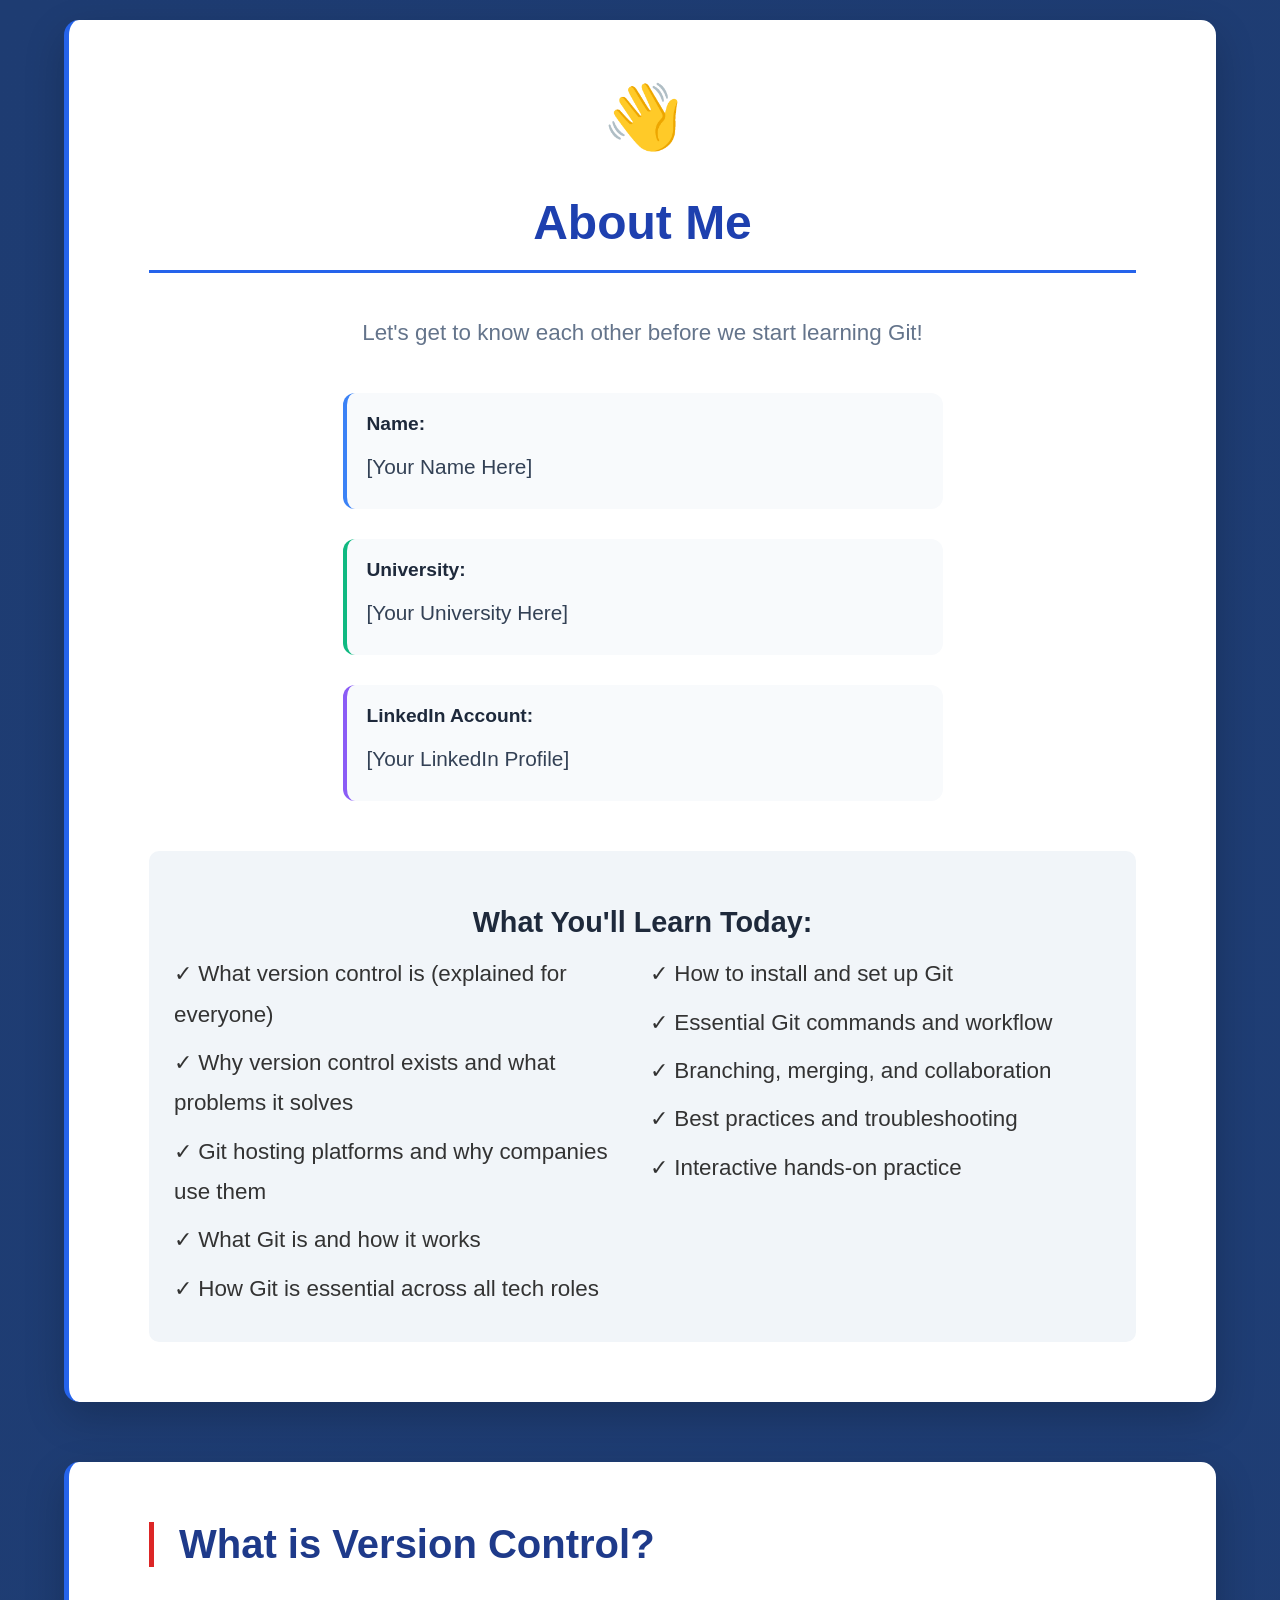
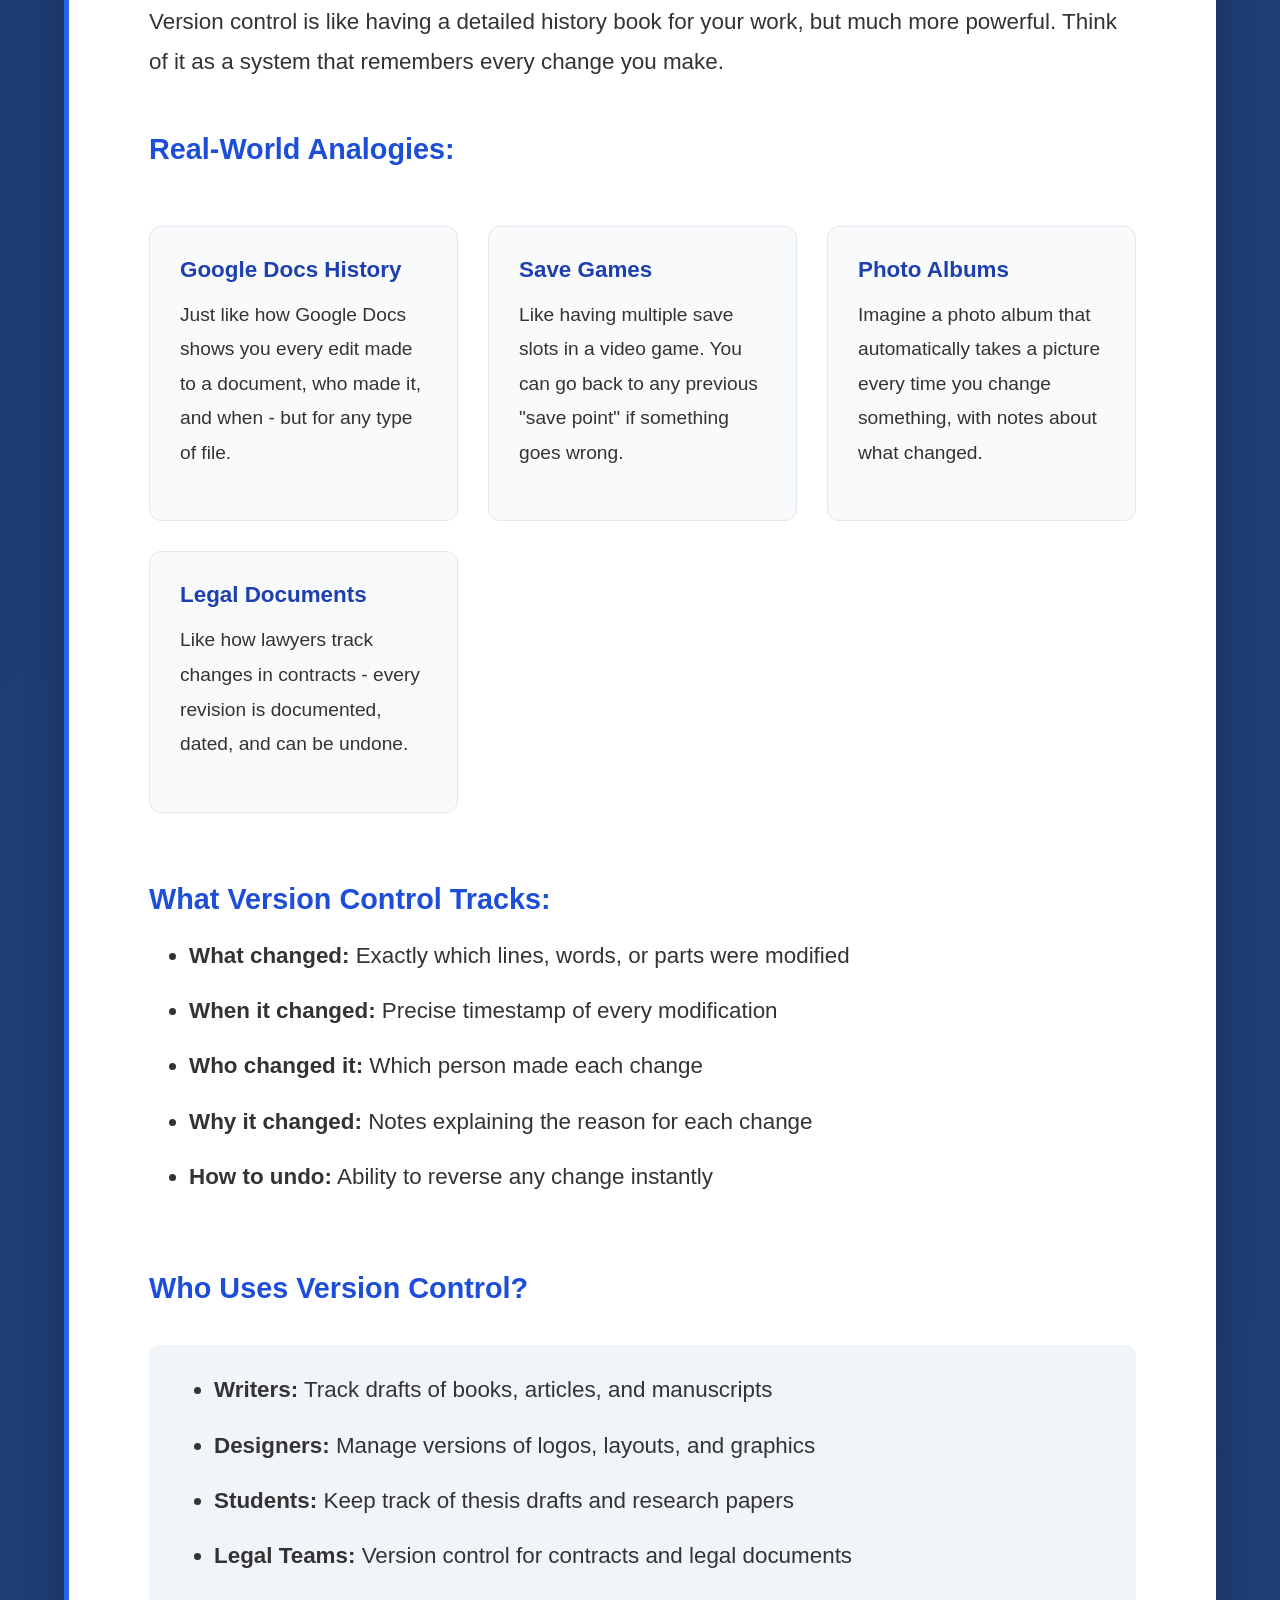
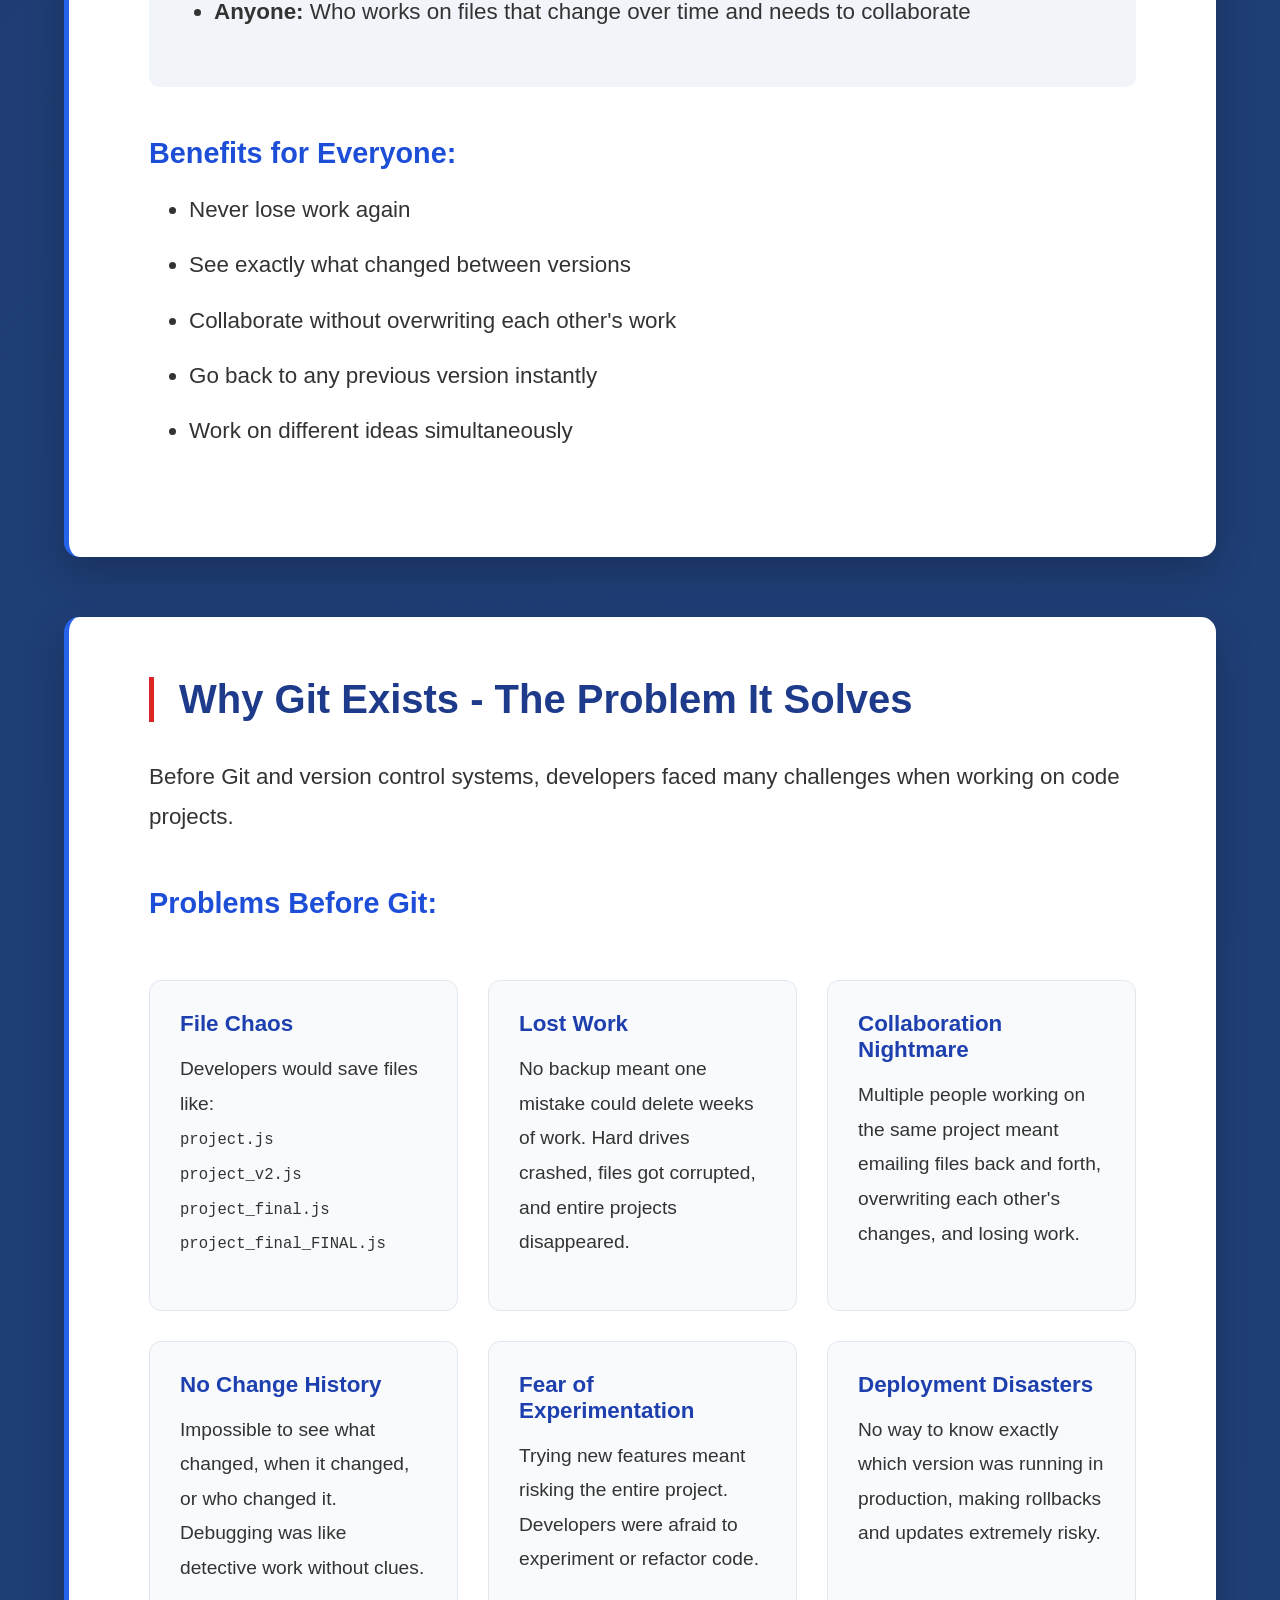
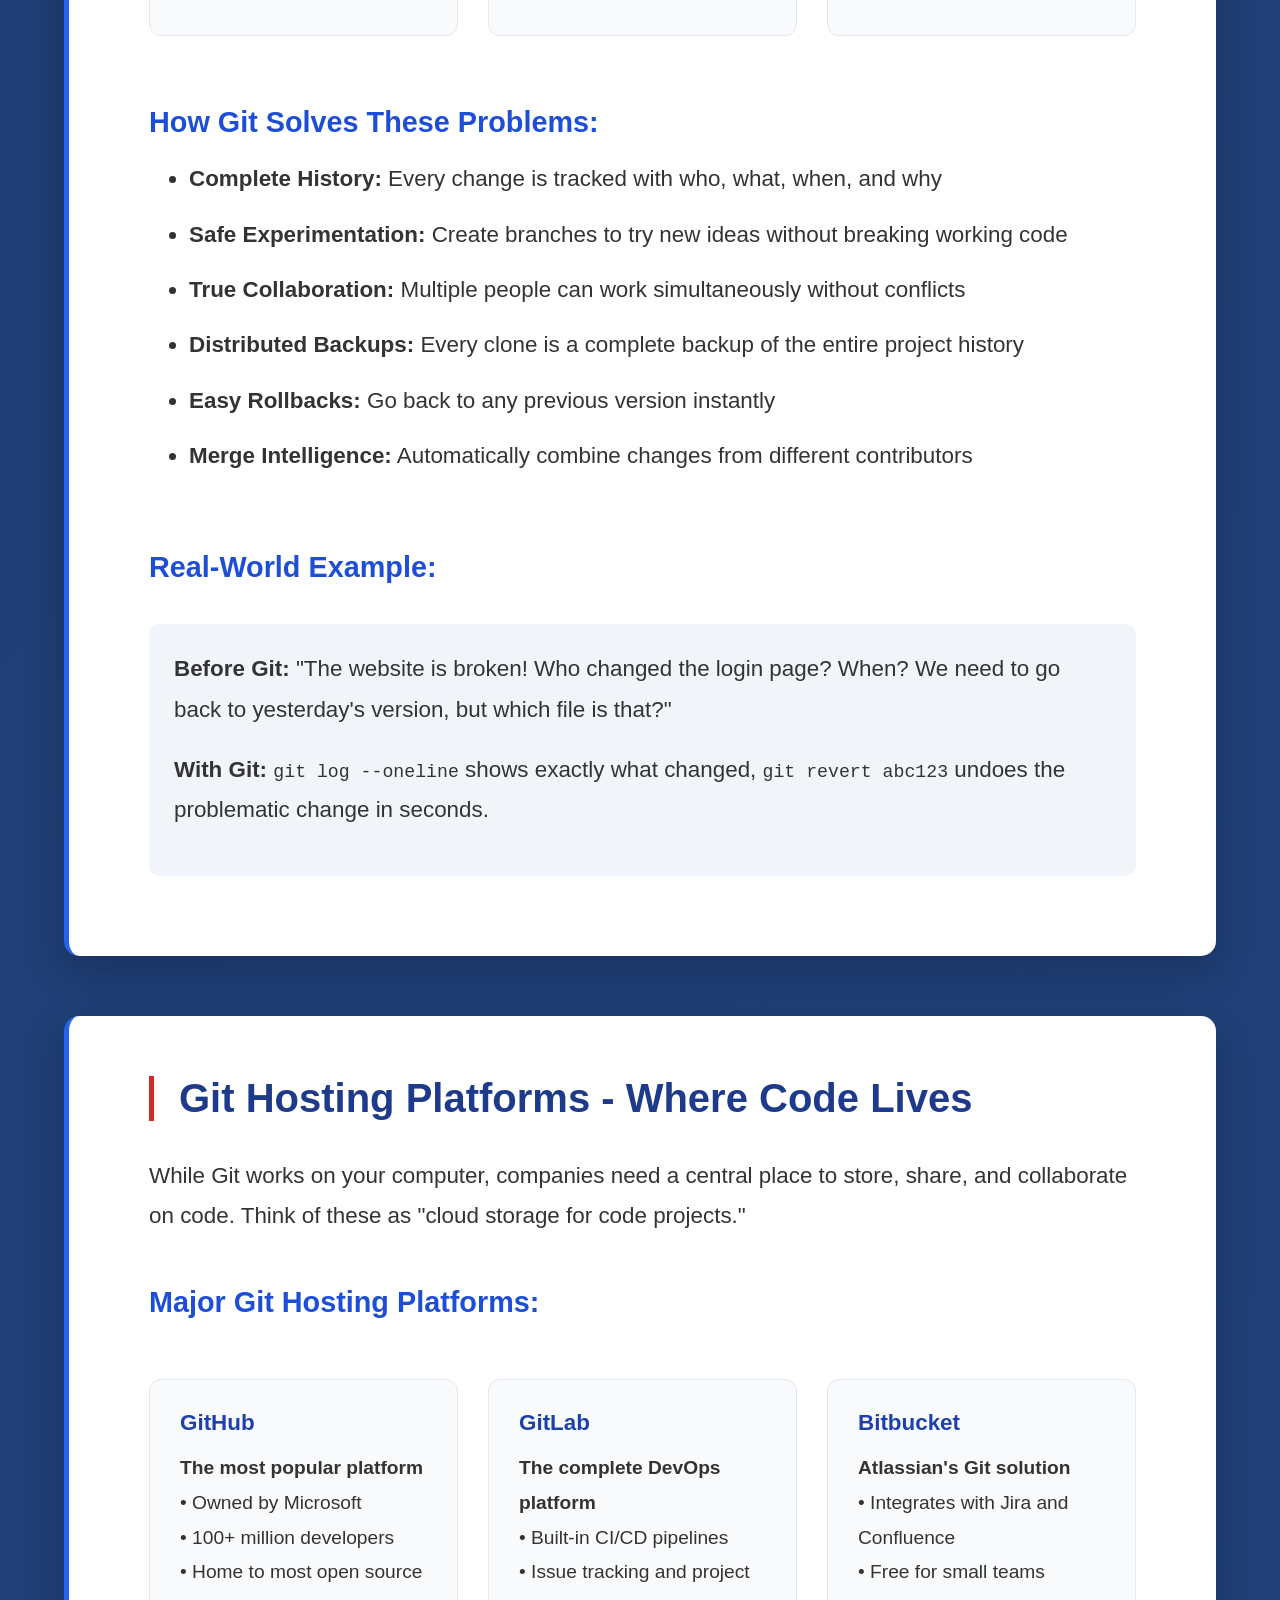
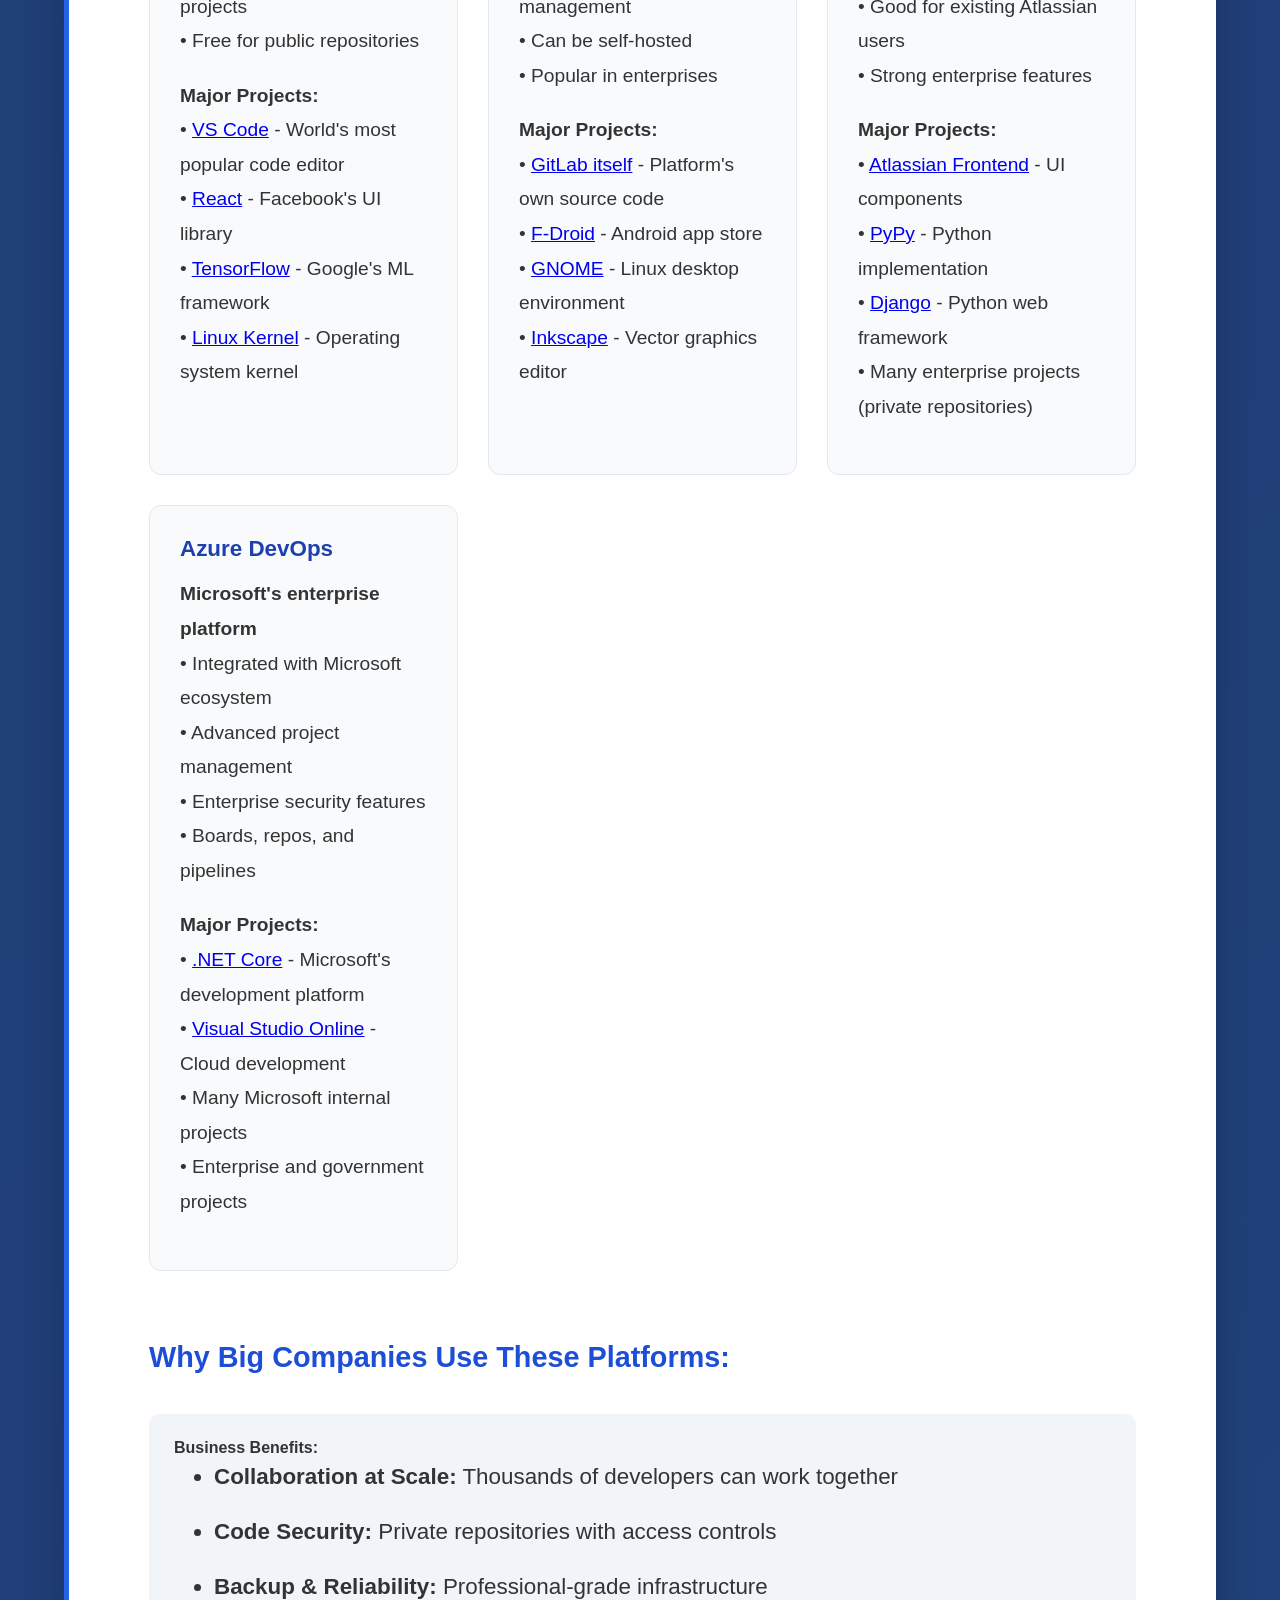
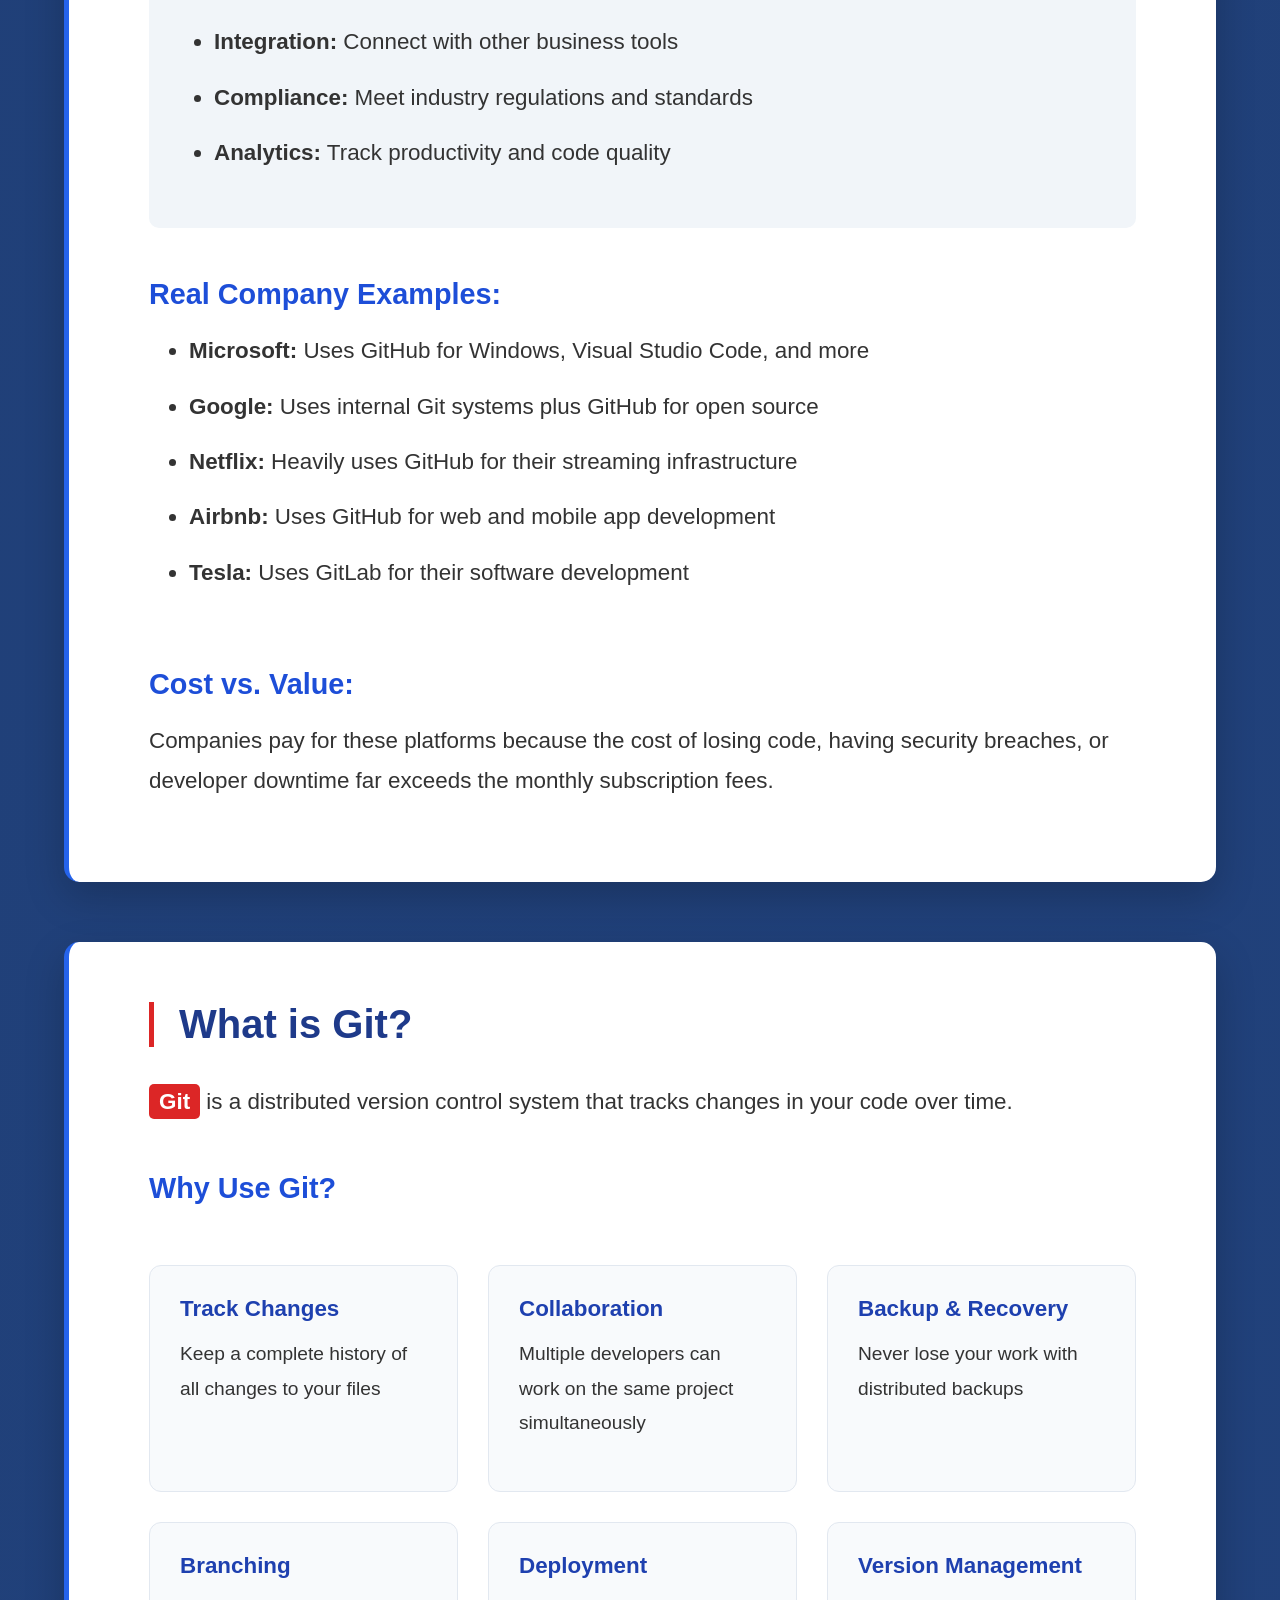
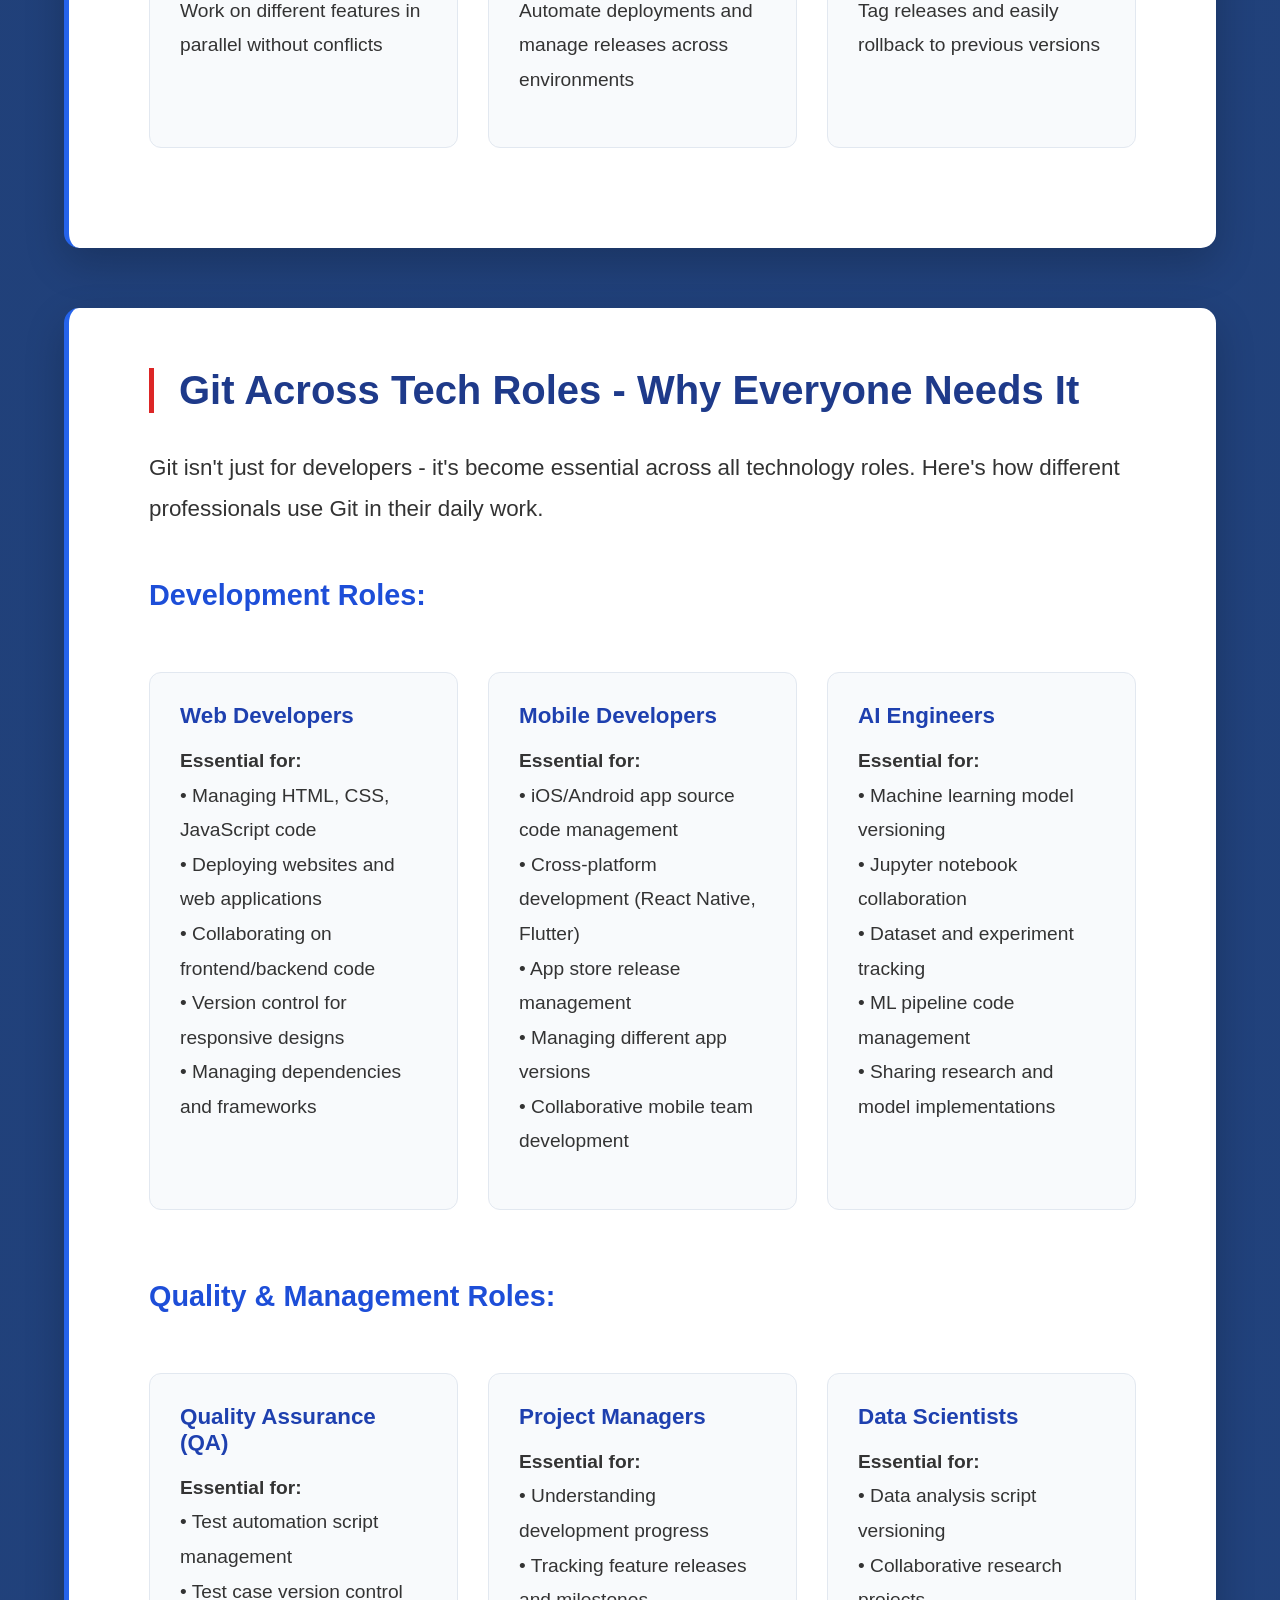
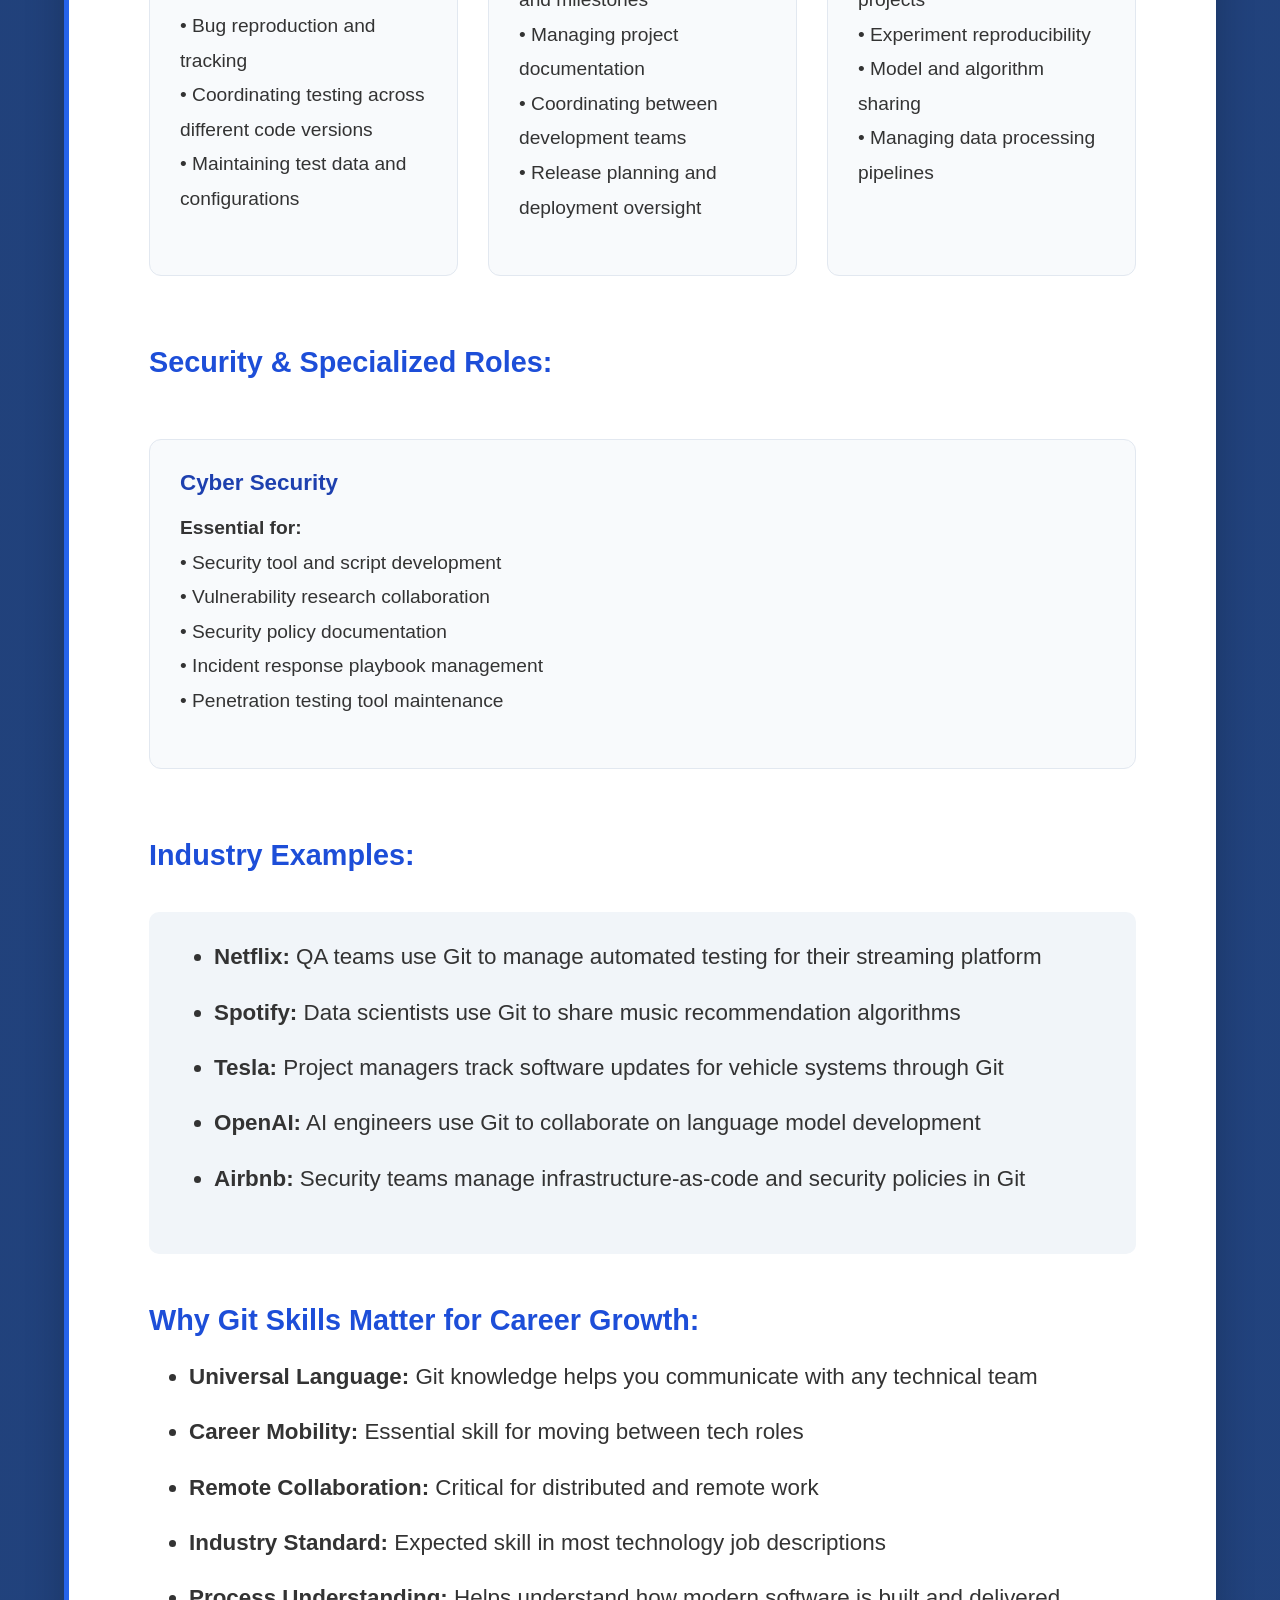
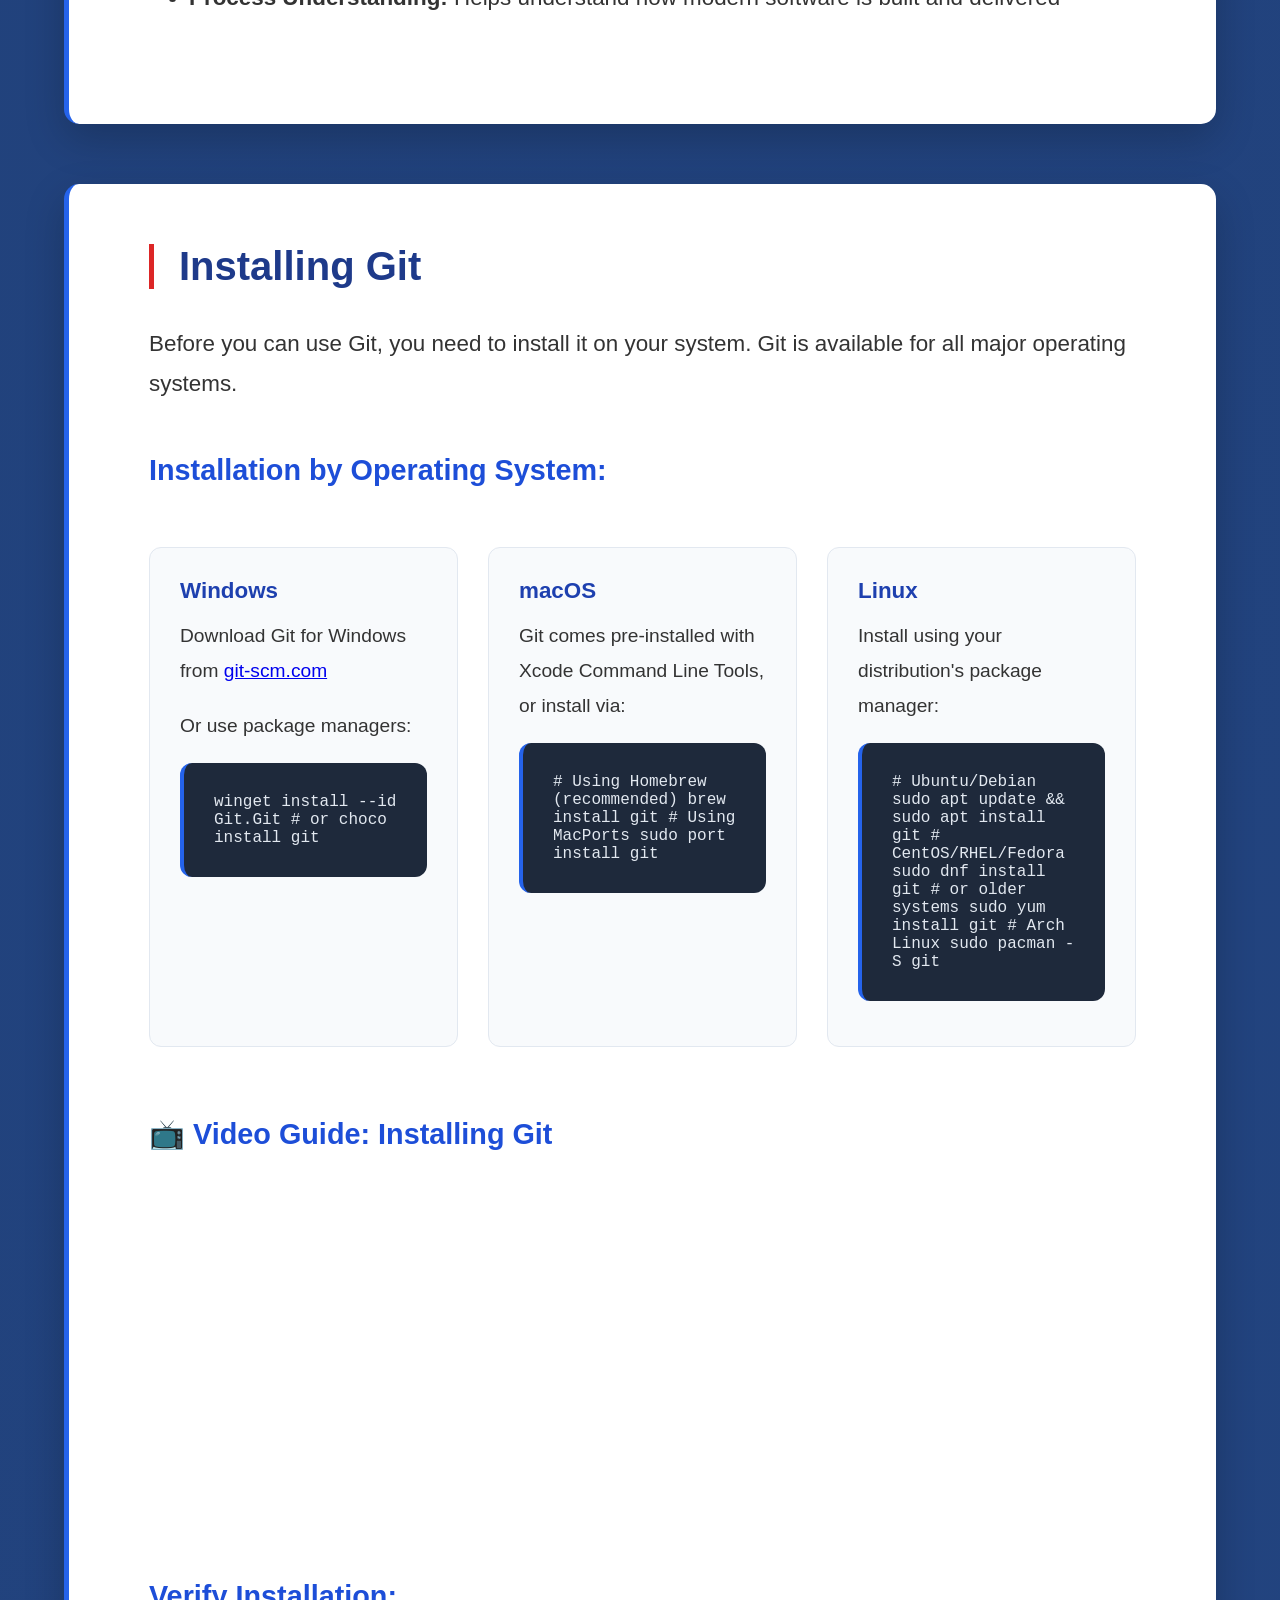
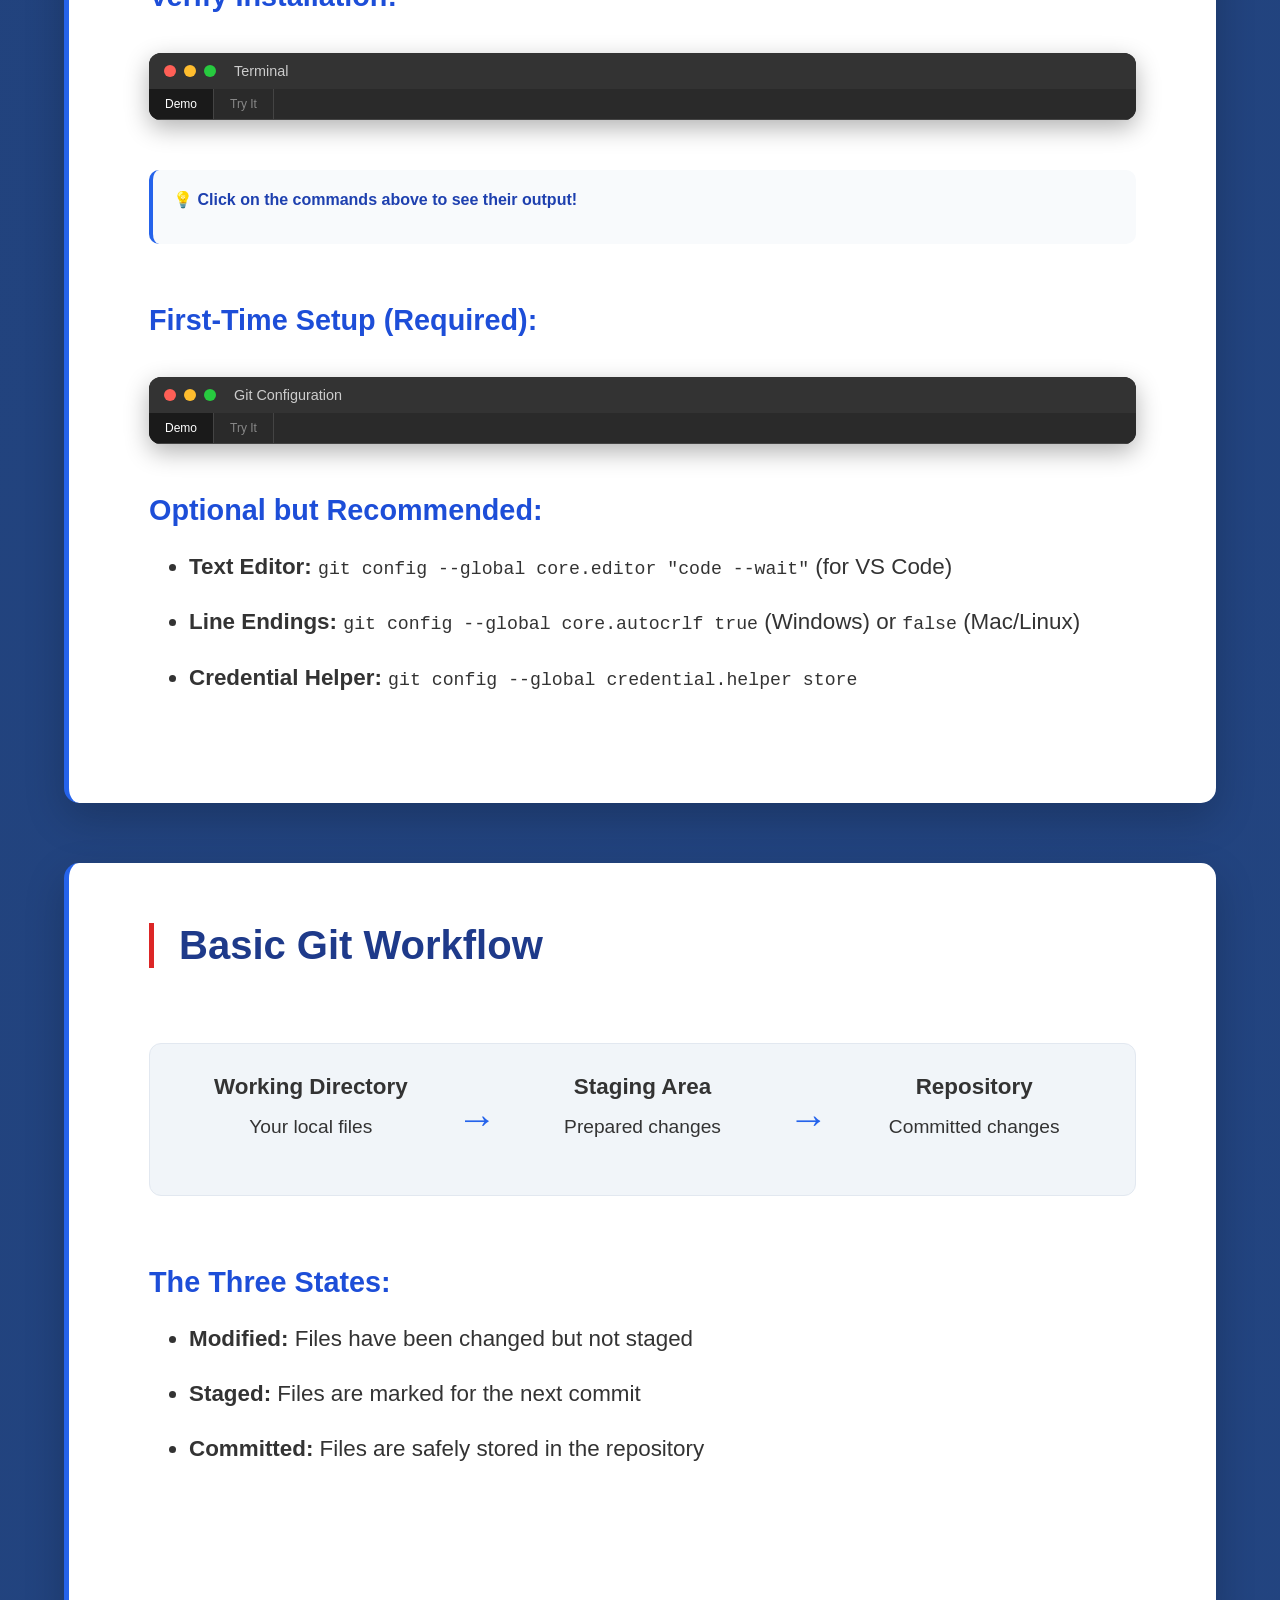
==== commit b377ba87: "adding quiz functionality" ====
--- a/index.html
+++ b/index.html
@@ -25,7 +25,7 @@
                         id="student-name-display" 
                         style="font-size: 1.3em; color: #334155; padding: 10px 0; min-height: 1.5em; font-weight: 500;"
                     >
-                        hadi
+                        [Your Name Here]
                     </div>
                 </div>
                 
@@ -37,7 +37,7 @@
                         id="student-university-display" 
                         style="font-size: 1.3em; color: #334155; padding: 10px 0; min-height: 1.5em; font-weight: 500;"
                     >
-                        mubs
+                        [Your University Here]
                     </div>
                 </div>
                 
@@ -49,7 +49,7 @@
                         id="student-linkedin-display" 
                         style="font-size: 1.3em; color: #334155; padding: 10px 0; min-height: 1.5em; font-weight: 500;"
                     >
-                        hadiad
+                        [Your LinkedIn Profile]
                     </div>
                 </div>
                 
